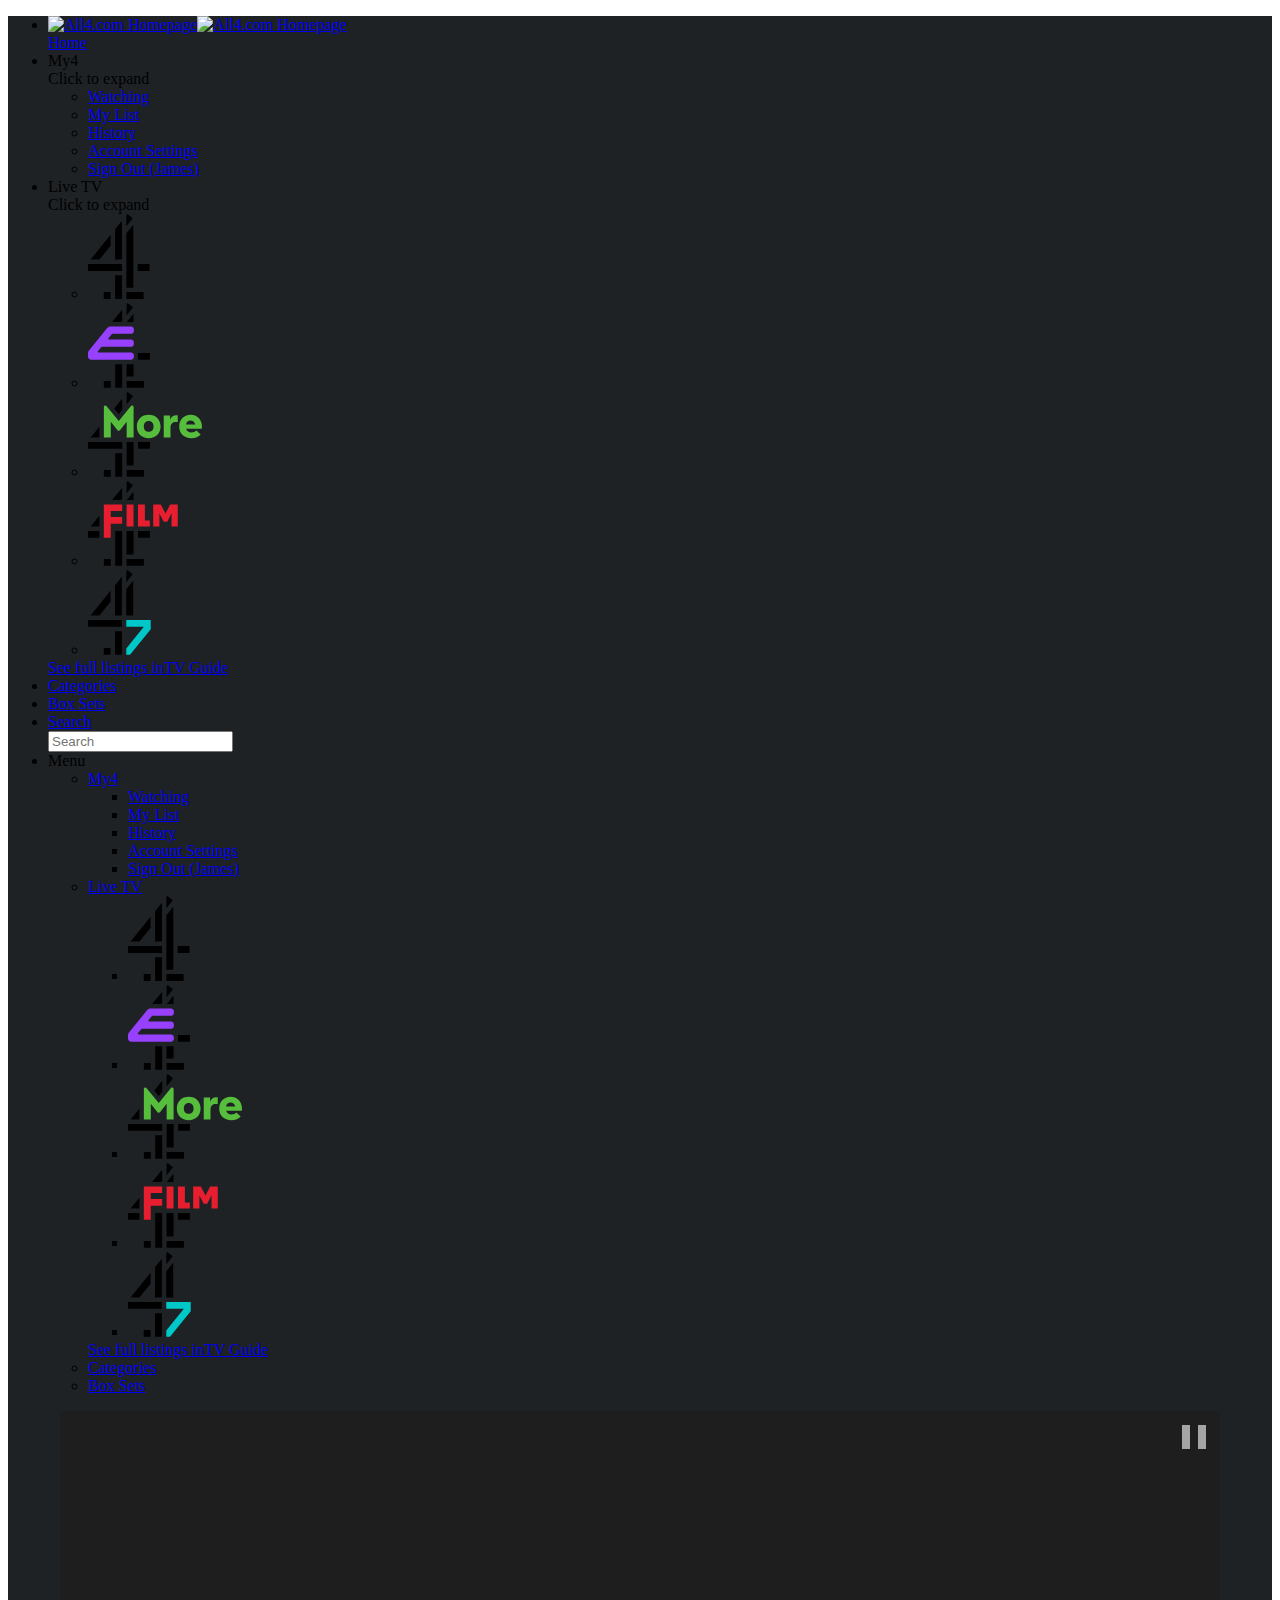
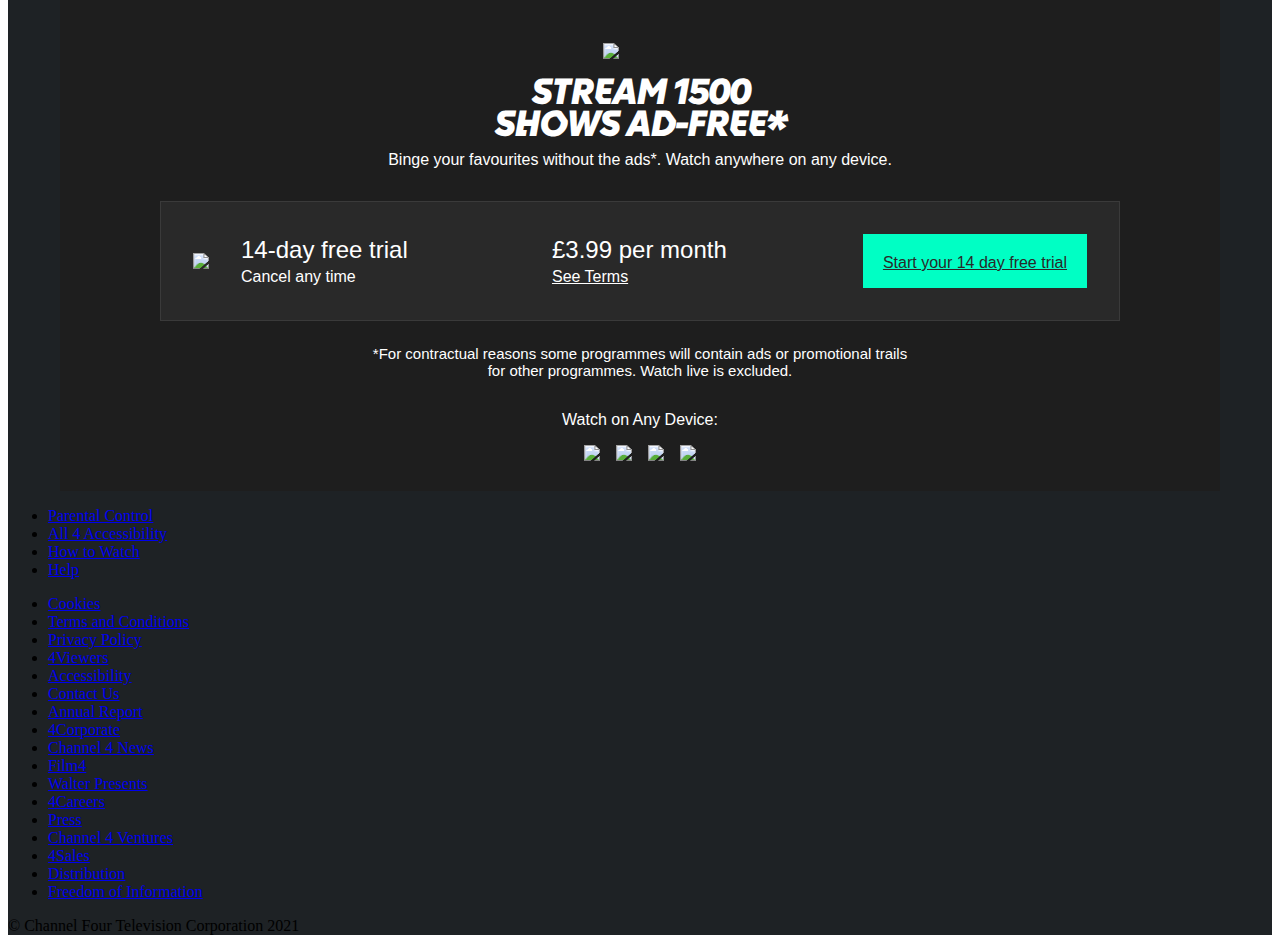
==== all4plus.html @ 4faa6e9c "Add files via upload" ====
<!DOCTYPE html>
<!-- saved from url=(0029)https://www.channel4.com/plus -->
<html class="all4lpc11 all4lpc11--a all4lpc11--loaded all4lpc11--1625830808667" lang="en">
<head>
	<title>All 4+ | Sign up for your ad-free experience</title>
</head>
<body>
	<meta content="text/html; charset=UTF-8" http-equiv="Content-Type">
	<link href="./all4plus_files/styles.aff21eae0babaecdb6ec.css" media="all" rel="stylesheet" type="text/css">
	<link href="./all4plus_files/stylesheet" media="all" rel="stylesheet" type="text/css">
	<meta content="width=device-width, maximum-scale=1.0, initial-scale=1.0, user-scalable=no" name="viewport">
	<meta content="Join All 4+ to watch all your favourite telly without the ads, including 100s of box sets and exclusives only available on All 4." name="description">
	<meta content="Television,TV,documentaries,comedy,drama,ad free,ad blocker,adverts" name="keywords">
	<link href="./all4plus_files/stylesheet(1)" media="all" rel="stylesheet" type="text/css">
	<link href="./all4plus_files/style.css" media="all" rel="stylesheet" type="text/css">
	<style>
	html:not(.all4lpc11--loaded) *{opacity:0!important}.all4lpc11 #app{display:none}.all4lpc11-wrapper{width:100%;max-width:1160px;margin:0 auto;background-color:#1e1e1e;font-family:"4text.medium.lowercase","4text.medium.uppercase","4text.medium.numbers","4text.medium.punctuation","4text.medium.currency","4text.medium.maths",Trebuchet MS,Lucida Sans Unicode,Lucida Grande,Lucida Sans,Arial,sans-serif}.all4lpc11-container{position:relative;z-index:2;padding:25% 16px 16px}@media (min-width:768px){.all4lpc11-container{padding:20% 32px 30px}}@media (min-width:1160px){.all4lpc11-container{padding:20% 100px 30px}}.all4lpc11-landing{position:relative;max-width:1160px;margin:0 auto;width:100%}.all4lpc11-landing__logo{display:block;max-width:60px;margin:0 auto}@media (max-width:919.75px){.all4lpc11-landing__logo{margin:0 auto}}@media (min-width:920px){.all4lpc11-landing__logo{max-width:74px}}.all4lpc11-landing__image{position:absolute;top:0;z-index:0;width:100%;height:100%;background-color:#1e1e1e}.all4lpc11-landing__image div{position:absolute;top:0;left:0;width:100%;padding-bottom:100%}@media (min-width:600px){.all4lpc11-landing__image div{padding-bottom:75%}}@media (min-width:1024px){.all4lpc11-landing__image div{padding-bottom:56.25%}}.all4lpc11-landing__image img{position:absolute;top:0;left:0;width:100%;height:100%;max-width:100%;-o-object-fit:cover;object-fit:cover;-o-object-position:top center;object-position:top center}@media (min-width:479.75px){.all4lpc11-landing__image img.all4lpc11-landing__image-xs{display:none}}@media (max-width:480px){.all4lpc11-landing__image img.all4lpc11-landing__image-sm{display:none}}@media (max-width:600px){.all4lpc11-landing__image img.all4lpc11-landing__image-md{display:none}}@media (max-width:1024px){.all4lpc11-landing__image img.all4lpc11-landing__image-lg{display:none}}.all4lpc11-landing__image:before{content:"";position:absolute;z-index:1;top:0;left:0;width:100%;background:linear-gradient(180deg,rgba(30,30,30,0),rgba(30,30,30,.5) 50%,rgba(30,30,30,.75) 70%,#1e1e1e);padding-bottom:100%}@media (min-width:600px){.all4lpc11-landing__image:before{padding-bottom:75%}}@media (min-width:1024px){.all4lpc11-landing__image:before{padding-bottom:56.25%}}.all4lpc11-landing__title{font-family:"4headline.extrabolditalic.punctuation","4headline.extrabolditalic.currency","4headline.extrabolditalic.maths","4headline.extrabolditalic.lowercase","4headline.extrabolditalic.uppercase","4headline.extrabolditalic.numbers",Trebuchet MS,Lucida Sans Unicode,Lucida Grande,Lucida Sans,Arial,sans-serif;font-size:32px;font-weight:800;color:#fff;line-height:1;margin:24px 0 16px;text-transform:uppercase;text-align:center}@media (min-width:768px){.all4lpc11-landing__title{font-size:60px}}.all4lpc11-landing__sub-title{color:#fff;text-align:center}@media (max-width:767.75px){.all4lpc11-landing__sub-title{font-size:16px}}.all4lpc11-action{display:grid;grid-gap:32px;padding:32px;margin:32px 0 24px;background-color:#292929;border:1px solid #3a3a3a}@media (max-width:919.75px){.all4lpc11-action{text-align:center}}@media (min-width:920px){.all4lpc11-action{grid-template-columns:auto 1fr 1fr auto}}.all4lpc11-action>div{display:-ms-flexbox;display:flex;-ms-flex-direction:column;flex-direction:column;-ms-flex-pack:center;justify-content:center}@media (max-width:919.75px){.all4lpc11-action>div:first-child{display:none}}.all4lpc11-action>div img{max-width:60px}@media (max-width:919.75px){.all4lpc11-action>div img{margin:0 auto}}.all4lpc11-action>div>div:first-child{color:#fff;font-size:24px;margin-bottom:4px}.all4lpc11-action>div>div:last-child{color:#fff;font-size:16px}.all4lpc11-action>div>div:last-child a{color:#fff}.all4lpc11-action>div:nth-child(3) a{text-decoration:underline}.all4lpc11-action>div:last-child a{color:#292929;padding:20px 20px 16px;background-color:#00ffc4}@media (min-width:550px){.all4lpc11-action>div:last-child a{margin:0 auto;width:100%;max-width:320px}}.all4lpc11-small-print{color:#fff;font-size:15px;text-align:center;max-width:540px;margin:0 auto}.all4lpc11-watch-anywhere{color:#fff;margin-top:32px;text-align:center}.all4lpc11-watch-anywhere>div{display:-ms-flexbox;display:flex;-ms-flex-align:end;align-items:flex-end;margin-top:16px;-ms-flex-pack:center;justify-content:center}.all4lpc11-watch-anywhere>div img{max-width:50px}.all4lpc11-watch-anywhere>div img:not(:last-child){margin-right:16px}.all4lpc11-faqs{margin-top:16px}.all4lpc11-faqs *{outline:none}.all4lpc11-faqs-title{font-family:"4headline.extrabolditalic.punctuation","4headline.extrabolditalic.currency","4headline.extrabolditalic.maths","4headline.extrabolditalic.lowercase","4headline.extrabolditalic.uppercase","4headline.extrabolditalic.numbers",Trebuchet MS,Lucida Sans Unicode,Lucida Grande,Lucida Sans,Arial,sans-serif;font-size:36px;font-weight:800;text-align:center;color:#fff;margin:48px 0 0}.all4lpc11-faqs__faq{margin-bottom:24px;color:#939398;border:1px solid hsla(240,2%,59%,.16)}.all4lpc11-faqs__faq>span{color:#fff;display:-ms-flexbox;display:flex;-ms-flex-align:center;align-items:center;-ms-flex-pack:justify;justify-content:space-between;cursor:pointer;padding:32px}.all4lpc11-faqs__faq>span img{max-width:24px;margin-left:8px;-webkit-user-select:none;-moz-user-select:none;-ms-user-select:none;user-select:none}.all4lpc11-faqs__faq a{color:#06ffc4}.all4lpc11-faqs__faq>:nth-child(2){margin-top:0}.all4lpc11-faqs__faq>:not(span){display:none;padding:0 32px}.all4lpc11-faqs__faq>:not(span):last-child{padding-bottom:14px}.all4lpc11-faqs__faq:not(.all4lpc11-faqs__faq--active){cursor:pointer}.all4lpc11-faqs__faq--active>span>img:first-child,.all4lpc11-faqs__faq:not(.all4lpc11-faqs__faq--active)>span>img:last-child{display:none}.all4lpc11-faqs__faq--active>:not(span){display:block}
	</style>
  <link href="./all4plus_files/stylesheet(2)" media="all" rel="stylesheet" type="text/css">

  <style>

    @font-face
    {
      font-family: '4headline.extrabolditalic.lowercase';
      font-style: italic;
      font-weight: 800;
      src: url('[data-uri]') format('woff');
    }

    @font-face
    {
      font-family: '4headline.extrabolditalic.uppercase';
      font-style: italic;
      font-weight: 800;
      src: url('[data-uri]') format('woff');
    }

    @font-face
    {
      font-family: '4headline.extrabolditalic.numbers';
      font-style: italic;
      font-weight: 800;
      src: url('[data-uri]') format('woff');
    }

    @font-face
    {
      font-family: '4headline.extrabolditalic.punctuation';
      font-style: italic;
      font-weight: 800;
      src: url('[data-uri]') format('woff');
    }

    @font-face
    {
      font-family: '4headline.extrabolditalic.currency';
      font-style: italic;
      font-weight: 800;
      src: url('[data-uri]') format('woff');
    }

    @font-face
    {
      font-family: '4headline.extrabolditalic.maths';
      font-style: italic;
      font-weight: 800;
      src: url('[data-uri]') format('woff');
    }
    .banner-title {
      font: italic 800 36px/32px '4headline.extrabolditalic.lowercase','4headline.extrabolditalic.uppercase','4headline.extrabolditalic.numbers','4headline.extrabolditalic.punctuation';
      text-transform: uppercase;
      letter-spacing: -2px;
      text-align: center;
      color: #FFF;
      margin: 20px 0 8px;
    }
    .o-layout {
      background-color: #1e2225;
    }
    .video-test {
      position: relative;
    }
    .banner-video {
      position: absolute;
      width: 100%;
      top: 0;
      left: 0;
    }

    .all4lpc11-landing__image:before {
      content: "";
      margin: 0;
      padding: 0;
      position: absolute;
      z-index: 1;
      top: 0;
      left: 0;
      width: 100%;
      height: calc( (100vw / 16) * 9 );
      background: linear-gradient(180deg,rgba(30,30,30,0),rgba(30,30,30,.5) 50%,rgba(30,30,30,.75) 70%,#1e1e1e);
      min-height: 175px;
      max-height: 660px;
  }
  @media (min-width: 550px) {
    .all4lpc11-action>div:last-child a {
      width: inherit;
    }
  }
  #playPause {
    position: absolute;
    top: 14px;
    right: 14px;
    z-index: 100;
    color: #FFF;
    background-color: transparent;
    width: 24px;
    height: 24px;
    opacity: 0.6;
    -webkit-appearance: none;
    appearance: none;
    border: 0 none;
    outline: none;
  }
  #playPause:hover,
  #playPause:focus {
    opacity: 1;
  }
  #playPause svg {
    fill: red;
    position: absolute;
    top: 0;
    left: 0;
    z-index: 10;
  }
  #playPause:before {
    content: '';
    width: 0;
    height: 0;
    display: block;
    border: 10px solid red;
    border-color: #FFF transparent #FFF #FFF;
    border-width: 12px 0 12px 8px;
    position: absolute;
    top: 0;
    left: 0;
  }
  #playPause:after {
    content: '';
    width: 0;
    height: 0;
    display: block;
    border: 10px solid red;
    border-color: #FFF transparent #FFF #FFF;
    border-width: 12px 0 12px 8px;
    position: absolute;
    top: 0;
    right: 0;
  }
  body[data-video-playing='false'] #playPause:after {
    display: none;
  }
  body[data-video-playing='false'] #playPause:before {
    border-color: transparent transparent transparent #FFF;
    border-width: 12px 8px 12px 16px;
    left: 6px;
  }


  </style>
	<div class="o-layout">
		<div class="globalnav-header" id="globalnav-header">
			<div class="" role="menu" tabindex="-1">
				<div class="all4gn all4gn--responsive all4gn--full">
					<header class="all4gn-header">
						<nav class="nav all4gn--full">
							<ul class="nav__list">
								<li class="nav__list__item nav__list__item--home" tabindex="-1">
									<a aria-label="All4.com Homepage" class="nav__list__item__link" href="https://www.channel4.com/?intcmp=header_all4" id="home-link" role="menuitem" tabindex="0" title="All4.com Homepage">
									<div aria-label="All4.com Homepage" class="nav__list__item__link__content" tabindex="-1" title="All4.com Homepage">
										<div aria-label="All4.com Homepage" class="nav__list__item--home-link" tabindex="-1" title="All4.com Homepage">
											<div tabindex="-1">
												<div><img alt="All4.com Homepage" class="all4gn__home-image all4gn__home-image--positive" src="./all4plus_files/all4_logo_positive.svg"><img alt="All4.com Homepage" class="all4gn__home-image all4gn__home-image--negative" src="./all4plus_files/all4_logo_negative.svg"></div>
											</div>
											<div class="nav__list__item__home-text-link" tabindex="-1">
												Home
											</div>
										</div>
									</div></a>
								</li>
								<li class="nav__list__item nav__list__item--identity" tabindex="-1">
									<a aria-expanded="false" aria-label="My4" class="nav__list__item__link" role="menuitem" tabindex="0" title="My4">
									<div aria-hidden="true" class="nav__list__item__link__icon">
										<span class="icon--person"></span>
									</div>
									<div aria-label="My4" class="nav__list__item__link__content" tabindex="-1" title="My4">
										My4
									</div>
									<div tabindex="-1">
										<div aria-hidden="true" class="nav__list__item__expand-arrow">
											<span class="icon--expandMore"></span>
										</div>
										<div class="accessibility-hide-element">
											Click to expand
										</div>
									</div></a>
									<nav class="sub-nav-level2 sub-nav-level2--identity">
										<ul class="sub-nav-level2__list">
											<li class="sub-nav-level2__list__item sub-nav-level2__list__item--watching" tabindex="-1">
												<a aria-label="" class="sub-nav-level2__list__item__link" href="https://www.channel4.com/my4/watching?intcmp=header_my4_watching" role="menuitem" tabindex="0" title="">
												<div aria-label="" class="sub-nav-level2__list__item__link__content" tabindex="-1" title="">
													Watching
												</div></a>
											</li>
											<li class="sub-nav-level2__list__item sub-nav-level2__list__item--my-list" tabindex="-1">
												<a aria-label="" class="sub-nav-level2__list__item__link" href="https://www.channel4.com/my4/my-list?intcmp=header_my4_my_list" role="menuitem" tabindex="0" title="">
												<div aria-label="" class="sub-nav-level2__list__item__link__content" tabindex="-1" title="">
													My List
												</div></a>
											</li>
											<li class="sub-nav-level2__list__item sub-nav-level2__list__item--history" tabindex="-1">
												<a aria-label="" class="sub-nav-level2__list__item__link" href="https://www.channel4.com/my4/history?intcmp=header_my4_history" role="menuitem" tabindex="0" title="">
												<div aria-label="" class="sub-nav-level2__list__item__link__content" tabindex="-1" title="">
													History
												</div></a>
											</li>
											<li class="sub-nav-level2__list__item sub-nav-level2__list__item--account-settings" tabindex="-1">
												<a aria-label="" class="sub-nav-level2__list__item__link" href="https://4id.channel4.com/account?intcmp=header_my4_account_settings" role="menuitem" tabindex="0" title="">
												<div aria-label="" class="sub-nav-level2__list__item__link__content" tabindex="-1" title="">
													Account Settings
												</div></a>
											</li>
											<li class="sub-nav-level2__list__item sub-nav-level2__list__item--sign-out" tabindex="-1">
												<a aria-label="" class="sub-nav-level2__list__item__link" href="https://www.channel4.com/plus#" role="menuitem" tabindex="0" title="">
												<div aria-label="" class="sub-nav-level2__list__item__link__content" tabindex="-1" title="">
													Sign Out (James)
												</div></a>
											</li>
										</ul>
									</nav>
								</li>
								<li class="nav__list__item nav__list__item--watch-live" tabindex="-1">
									<a aria-expanded="true" aria-label="Click to expand Live TV" class="nav__list__item__link" role="menuitem" tabindex="0" title="Click to expand Live TV">
									<div aria-label="Click to expand Live TV" class="nav__list__item__link__content" tabindex="-1" title="Click to expand Live TV">
										Live TV
									</div>
									<div tabindex="-1">
										<div aria-hidden="true" class="nav__list__item__expand-arrow">
											<span class="icon--expandMore"></span>
										</div>
										<div class="accessibility-hide-element">
											Click to expand
										</div>
									</div></a>
									<nav class="sub-nav-level2 sub-nav-level2--watch-live">
										<ul class="sub-nav-level2__list sub-nav-level2__list--watch-live">
											<li class="sub-nav-level2__list__item sub-nav-level2__list__item--watch-live" tabindex="-1">
												<a aria-label="" class="sub-nav-level2__list__item__link" href="https://www.channel4.com/now/C4?intcmp=header_watch_live_c4" role="menuitem" tabindex="0" title="">
												<div aria-label="" class="sub-nav-level2__list__item__link__content" tabindex="-1" title="">
													<div class="watch-live-block watch-live-block--loading">
														<div class="watch-live-block__programme-details watch-live-block__programme-details--loading">
															<span class="watch-live-block__loader-icon"></span>
														</div>
														<div class="watch-live-block__thumbnail-progress">
															<div class="watch-live-block__channel-logo">
																<div class="logo logo--channel4">
																	<div class="logo-image">
																		<div>
																			<svg class="all4globalnav-logo-channel4" height="85" viewbox="0 0 62 85" width="62" xmlns="http://www.w3.org/2000/svg">
																			<g class="color" fill-rule="evenodd">
																				<path class="digit" d="M39.402 0L38.381 1.262 38.381 12.225 44.754 4.342zM27.064 15.258L27.064 45.57 33.952 45.57 33.952 6.739zM38.381 19.273L38.381 73.663 45.271 73.663 45.271 10.752zM2.558 45.57L11.422 45.57 22.634 31.703 22.634 20.74zM49.699 56.907L61.51 56.907 61.51 50.005 49.699 50.005zM0 56.907L33.952 56.907 33.952 50.007 0 50.007zM27.064 85L33.952 85 33.952 61.344 27.064 61.344zM38.381 85L55.604 85 55.604 78.099 38.381 78.099zM15.746 85L22.636 85 22.636 78.099 15.746 78.099z"></path>
																			</g></svg>
																		</div>
																	</div>
																</div>
															</div>
															<div aria-hidden="true" class="watch-live-block__progress-bar">
																<div class="watch-live-block__progress-bar__progress"></div>
															</div>
														</div>
													</div>
												</div></a>
											</li>
											<li class="sub-nav-level2__list__item sub-nav-level2__list__item--watch-live" tabindex="-1">
												<a aria-label="" class="sub-nav-level2__list__item__link" href="https://www.channel4.com/now/E4?intcmp=header_watch_live_e4" role="menuitem" tabindex="0" title="">
												<div aria-label="" class="sub-nav-level2__list__item__link__content" tabindex="-1" title="">
													<div class="watch-live-block watch-live-block--loading">
														<div class="watch-live-block__programme-details watch-live-block__programme-details--loading">
															<span class="watch-live-block__loader-icon watch-live-block__loader-icon--not-first"></span>
														</div>
														<div class="watch-live-block__thumbnail-progress">
															<div class="watch-live-block__channel-logo">
																<div class="logo logo--e4">
																	<div class="logo-image">
																		<div>
																			<svg class="all4globalnav-logo-e4" height="85" viewbox="0 0 63 85" width="63" xmlns="http://www.w3.org/2000/svg">
																			<g class="color" fill="none" fill-rule="evenodd">
																				<path class="sign" d="M45.869 40.878V39.34c0-1.618-1.32-2.93-2.946-2.93H21.075c-.62 0-.962-.715-.572-1.193l3.143-3.86c.28-.343.7-.542 1.144-.542h18.133c1.627 0 2.946-1.312 2.946-2.93v-1.537c0-1.618-1.32-2.93-2.946-2.93H22.648c-1.333 0-2.595.599-3.434 1.63L.984 47.433C.349 48.216 0 49.193 0 50.199v3.304c0 1.82 1.484 3.296 3.314 3.296h39.609c1.627 0 2.946-1.311 2.946-2.93v-1.537c0-1.617-1.32-2.929-2.946-2.929H10.496c-.62 0-.962-.715-.572-1.193l3.142-3.86c.28-.343.7-.543 1.145-.543h28.712c1.627 0 2.946-1.311 2.946-2.93" fill="#9741FF"></path>
																				<g fill="#000">
																					<path class="digit" d="M0 84.84L6.926 84.84 6.926 77.953 0 77.953zM22.756 73.526L29.681 73.526 29.681 61.227 22.756 61.227zM23.78 0L22.755 1.259 22.755 12.202 29.162 4.334zM34.133 56.799L46.006 56.799 46.006 49.912 34.133 49.912zM22.755 84.84L40.069 84.84 40.069 77.953 22.755 77.953zM11.378 84.84L18.303 84.84 18.303 61.227 11.378 61.227zM18.303 17.669L18.303 6.726 8.315 18.992 17.226 18.992zM29.681 18.992L29.681 10.733 22.956 18.992z" transform="translate(15.83)"></path>
																				</g>
																			</g></svg>
																		</div>
																	</div>
																</div>
															</div>
															<div aria-hidden="true" class="watch-live-block__progress-bar">
																<div class="watch-live-block__progress-bar__progress"></div>
															</div>
														</div>
													</div>
												</div></a>
											</li>
											<li class="sub-nav-level2__list__item sub-nav-level2__list__item--watch-live" tabindex="-1">
												<a aria-label="" class="sub-nav-level2__list__item__link" href="https://www.channel4.com/now/M4?intcmp=header_watch_live_m4" role="menuitem" tabindex="0" title="">
												<div aria-label="" class="sub-nav-level2__list__item__link__content" tabindex="-1" title="">
													<div class="watch-live-block watch-live-block--loading">
														<div class="watch-live-block__programme-details watch-live-block__programme-details--loading">
															<span class="watch-live-block__loader-icon watch-live-block__loader-icon--not-first"></span>
														</div>
														<div class="watch-live-block__thumbnail-progress">
															<div class="watch-live-block__channel-logo">
																<div class="logo logo--more4">
																	<div class="logo-image">
																		<div>
																			<svg class="all4globalnav-logo-more4" height="85" viewbox="0 0 114 85" width="114" xmlns="http://www.w3.org/2000/svg">
																			<g class="color" fill="none" fill-rule="evenodd">
																				<g fill="#56BE3C">
																					<path class="sign" d="M45.697 26.862c-2.907 0-4.874-2.206-4.874-5.431 0-3.31 1.967-5.431 4.874-5.431 2.908 0 4.875 2.121 4.875 5.43 0 3.226-1.967 5.432-4.875 5.432m0-17.143c-7.012 0-11.886 4.668-11.886 11.712 0 6.96 4.874 11.712 11.886 11.712 7.013 0 11.887-4.753 11.887-11.712 0-7.044-4.874-11.712-11.887-11.712M82.974 19.394c.599-2.716 2.224-3.988 4.618-3.988 2.223 0 3.934 1.272 4.703 3.988h-9.321zm15.992 1.952c0-6.704-4.79-11.627-11.374-11.627-6.67 0-11.374 4.923-11.374 11.712 0 7.044 4.704 11.712 12.23 11.712 4.018 0 7.353-1.273 9.235-3.65l-4.276-3.988c-1.197 1.273-2.993 1.952-4.96 1.952-2.822 0-4.618-1.358-5.387-3.735h15.735c.085-.594.17-1.527.17-2.376zM67.068 14.811V10.42H60.74v22.065h6.756v-9.78c0-3.905 2.052-5.772 5.387-5.772.513 0 1.368.085 1.881.17v-6.79c-.342-.084-.855-.17-1.368-.17-3.25 0-5.558 1.868-6.328 4.668M7.802 32.485V16.87l6.498 8.032c.514.636 1.07.785 1.455.785.62 0 1.006-.233 1.455-.785l6.455-8.075v15.658h6.94V2.102c0-1.103-.557-1.697-1.327-1.697-.556 0-1.048.233-1.69 1.018L15.755 15.93 3.858 1.423C3.088.49 2.66.405 2.232.405c-.77 0-1.37.594-1.37 1.697v30.383h6.94z" transform="translate(15 13)"></path>
																				</g>
																				<g fill="#000">
																					<path class="digit" d="M39.692 0L38.665 1.259 38.665 12.202 45.085 4.334zM15.863 84.84L22.803 84.84 22.803 77.953 15.863 77.953zM38.665 73.525L45.605 73.525 45.605 49.912 38.665 49.912zM38.665 84.84L56.014 84.84 56.014 77.953 38.665 77.953zM27.264 84.84L34.203 84.84 34.203 61.227 27.264 61.227zM50.066 56.799L61.963 56.799 61.963 49.912 50.066 49.912zM0 56.799L34.203 56.799 34.203 49.912 0 49.912zM34.203 17.67L34.203 6.726 26.269 16.449 30.734 21.921zM11.401 34.67L2.577 45.485 11.401 45.485z"></path>
																				</g>
																			</g></svg>
																		</div>
																	</div>
																</div>
															</div>
															<div aria-hidden="true" class="watch-live-block__progress-bar">
																<div class="watch-live-block__progress-bar__progress"></div>
															</div>
														</div>
													</div>
												</div></a>
											</li>
											<li class="sub-nav-level2__list__item sub-nav-level2__list__item--watch-live" tabindex="-1">
												<a aria-label="" class="sub-nav-level2__list__item__link" href="https://www.channel4.com/now/F4?intcmp=header_watch_live_f4" role="menuitem" tabindex="0" title="">
												<div aria-label="" class="sub-nav-level2__list__item__link__content" tabindex="-1" title="">
													<div class="watch-live-block watch-live-block--loading">
														<div class="watch-live-block__programme-details watch-live-block__programme-details--loading">
															<span class="watch-live-block__loader-icon watch-live-block__loader-icon--not-first"></span>
														</div>
														<div class="watch-live-block__thumbnail-progress">
															<div class="watch-live-block__channel-logo">
																<div class="logo logo--film4">
																	<div class="logo-image">
																		<div>
																			<svg class="all4globalnav-logo-film4" height="85" viewbox="0 0 90 85" width="90" xmlns="http://www.w3.org/2000/svg">
																			<g class="color" fill="none" fill-rule="evenodd">
																				<g fill="#E61E2F">
																					<path class="sign" d="M18.305 6.606L18.305 0 0 0 0 33.38 6.926 33.38 6.926 19.239 18.305 19.239 18.305 12.633 6.926 12.633 6.926 6.606zM22.758 22.066L29.684 22.066 29.684 0 22.758 0zM41.064 16.134L41.064 0 34.137 0 34.137 22.066 46.011 22.066 46.011 16.134zM66.336 0L61.727 9.166 56.948 0 49.351 0 49.351 22.066 55.582 22.066 55.582 8.996 59.85 17.314 63.434 17.314 67.702 8.742 67.702 22.066 73.933 22.066 73.933 0z" transform="translate(15.832 23.419)"></path>
																				</g>
																				<g fill="#000">
																					<path class="digit" d="M39.615 0L38.59 1.259 38.59 12.202 44.997 4.334zM34.137 17.669L34.137 6.726 24.148 18.992 33.06 18.992zM45.516 18.992L45.516 10.733 38.79 18.992zM38.59 73.525L45.517 73.525 45.517 49.912 38.59 49.912zM38.59 84.84L55.906 84.84 55.906 77.953 38.59 77.953zM49.969 56.799L61.843 56.799 61.843 49.912 49.969 49.912zM27.211 84.84L34.137 84.84 34.137 49.912 27.211 49.912zM15.832 84.84L22.759 84.84 22.759 77.953 15.832 77.953zM0 56.799L11.379 56.799 11.379 49.912 0 49.912zM11.379 34.67L2.572 45.485 11.379 45.485z"></path>
																				</g>
																			</g></svg>
																		</div>
																	</div>
																</div>
															</div>
															<div aria-hidden="true" class="watch-live-block__progress-bar">
																<div class="watch-live-block__progress-bar__progress"></div>
															</div>
														</div>
													</div>
												</div></a>
											</li>
											<li class="sub-nav-level2__list__item sub-nav-level2__list__item--watch-live" tabindex="-1">
												<a aria-label="" class="sub-nav-level2__list__item__link" href="https://www.channel4.com/now/4S?intcmp=header_watch_live_4s" role="menuitem" tabindex="0" title="">
												<div aria-label="" class="sub-nav-level2__list__item__link__content" tabindex="-1" title="">
													<div class="watch-live-block watch-live-block--loading">
														<div class="watch-live-block__programme-details watch-live-block__programme-details--loading">
															<span class="watch-live-block__loader-icon watch-live-block__loader-icon--not-first"></span>
														</div>
														<div class="watch-live-block__thumbnail-progress">
															<div class="watch-live-block__channel-logo">
																<div class="logo logo--4seven">
																	<div class="logo-image">
																		<div>
																			<svg class="all4globalnav-logo-4seven" height="85" viewbox="0 0 63 85" width="63" xmlns="http://www.w3.org/2000/svg">
																			<g class="color" fill="none" fill-rule="evenodd">
																				<path class="sign" d="M38.279 49.912L38.279 56.799 55.845 56.799 38.279 78.543 38.279 84.84 42.033 84.84 62.717 59.236 62.717 49.912z" fill="#00C8C8"></path>
																				<path class="digit" d="M39.296 0L38.28 1.26v10.942l6.356-7.868L39.296 0zM26.992 15.23v30.255h6.87V6.726l-6.87 8.505zm11.287 4.008v26.247h6.87V10.733l-6.87 8.505zM2.551 45.485h8.84l11.182-13.842V20.7L2.551 45.485zM0 56.799h33.862v-6.887H0V56.8zm26.992 28.04h6.87V61.228h-6.87V84.84zm-11.287 0h6.87v-6.886h-6.87v6.887z" fill="#000"></path>
																			</g></svg>
																		</div>
																	</div>
																</div>
															</div>
															<div aria-hidden="true" class="watch-live-block__progress-bar">
																<div class="watch-live-block__progress-bar__progress"></div>
															</div>
														</div>
													</div>
												</div></a>
											</li>
										</ul>
										<div class="watch-live-tv-guide">
											<a class="watch-live-tv-guide__link" href="https://www.channel4.com/tv-guide?intcmp=header_watch_live_tvguide">
											<div class="watch-live-tv-guide__link__content">
												<div class="icon--list"></div>
												<div class="watch-live-tv-guide__link__text-tv-guide">
													<span class="watch-live-tv-guide__link__text-full-listings">See full listings in</span>TV Guide
												</div>
											</div></a>
										</div>
									</nav>
								</li>
								<li class="nav__list__item nav__list__item--categories" tabindex="-1">
									<a aria-label="" class="nav__list__item__link" href="https://www.channel4.com/categories?intcmp=header_categories" role="menuitem" tabindex="0" title="">
									<div aria-label="" class="nav__list__item__link__content" tabindex="-1" title="">
										Categories
									</div></a>
								</li>
								<li class="nav__list__item nav__list__item--boxSets" tabindex="-1">
									<a aria-label="Box sets" class="nav__list__item__link" href="https://www.channel4.com/categories/boxsets?intcmp=header_box_sets" role="menuitem" tabindex="0" title="Box sets">
									<div aria-label="Box sets" class="nav__list__item__link__content" tabindex="-1" title="Box sets">
										Box Sets
									</div></a>
								</li>
								<li class="nav__list__item nav__list__item--searchMenu" tabindex="-1">
									<a aria-expanded="false" aria-label="Click to expand Search" class="nav__list__item__link" href="https://www.channel4.com/plus#" role="menuitem" tabindex="0" title="Click to expand Search">
									<div aria-hidden="true" class="nav__list__item__link__icon">
										<span class="icon--search"></span>
									</div>
									<div aria-label="Click to expand Search" class="nav__list__item__link__content" tabindex="-1" title="Click to expand Search">
										Search
									</div></a>
									<div class="overlay" style="min-height: 0px;">
										<div class="overlayWrap">
											<div class="overlay__input">
												<span class="icon--search"></span><input aria-label="Search for show - After entering a search term press down arrow to reveal list of suggestions" placeholder="Search" type="search" value="">
											</div>
											<div></div>
											<div class="all4nav-popular-searches"></div><a aria-hidden="true" id="searchTabGuard" tabindex="0"></a>
										</div>
									</div>
								</li>
								<li class="nav__list__item nav__list__item--mobileMenu" tabindex="-1">
									<a aria-expanded="false" aria-label="Click to expand Menu" class="nav__list__item__link" role="menuitem" tabindex="0" title="Click to expand Menu">
									<div aria-hidden="true" class="nav__list__item__link__icon">
										<span class="icon--menu"></span>
									</div>
									<div aria-label="Click to expand Menu" class="nav__list__item__link__content" tabindex="-1" title="Click to expand Menu">
										Menu
									</div></a>
									<nav class="sub-nav">
										<ul class="sub-nav__list">
											<li class="sub-nav__list__item sub-nav__list__item--my4" tabindex="-1">
												<a aria-label="" class="sub-nav__list__item__link" href="https://www.channel4.com/plus#" role="menuitem" tabindex="0" title="">
												<div aria-hidden="true" class="sub-nav__list__item__link__icon">
													<span class="icon--expandMore"></span>
												</div>
												<div aria-label="" class="sub-nav__list__item__link__content" tabindex="-1" title="">
													My4
												</div></a>
												<nav class="sub-nav-level2 sub-nav-level2--identity">
													<ul class="sub-nav-level2__list">
														<li class="sub-nav-level2__list__item sub-nav-level2__list__item--watching" tabindex="-1">
															<a aria-label="" class="sub-nav-level2__list__item__link" href="https://www.channel4.com/my4/watching?intcmp=header_my4_watching" role="menuitem" tabindex="0" title="">
															<div aria-label="" class="sub-nav-level2__list__item__link__content" tabindex="-1" title="">
																Watching
															</div></a>
														</li>
														<li class="sub-nav-level2__list__item sub-nav-level2__list__item--my-list" tabindex="-1">
															<a aria-label="" class="sub-nav-level2__list__item__link" href="https://www.channel4.com/my4/my-list?intcmp=header_my4_my_list" role="menuitem" tabindex="0" title="">
															<div aria-label="" class="sub-nav-level2__list__item__link__content" tabindex="-1" title="">
																My List
															</div></a>
														</li>
														<li class="sub-nav-level2__list__item sub-nav-level2__list__item--history" tabindex="-1">
															<a aria-label="" class="sub-nav-level2__list__item__link" href="https://www.channel4.com/my4/history?intcmp=header_my4_history" role="menuitem" tabindex="0" title="">
															<div aria-label="" class="sub-nav-level2__list__item__link__content" tabindex="-1" title="">
																History
															</div></a>
														</li>
														<li class="sub-nav-level2__list__item sub-nav-level2__list__item--account-settings" tabindex="-1">
															<a aria-label="" class="sub-nav-level2__list__item__link" href="https://4id.channel4.com/account?intcmp=header_my4_account_settings" role="menuitem" tabindex="0" title="">
															<div aria-label="" class="sub-nav-level2__list__item__link__content" tabindex="-1" title="">
																Account Settings
															</div></a>
														</li>
														<li class="sub-nav-level2__list__item sub-nav-level2__list__item--sign-out" tabindex="-1">
															<a aria-label="" class="sub-nav-level2__list__item__link" href="https://www.channel4.com/plus#" role="menuitem" tabindex="0" title="">
															<div aria-label="" class="sub-nav-level2__list__item__link__content" tabindex="-1" title="">
																Sign Out (James)
															</div></a>
														</li>
													</ul>
												</nav>
											</li>
											<li class="sub-nav__list__item sub-nav__list__item--watchLive" tabindex="-1">
												<a aria-label="" class="sub-nav__list__item__link" href="https://www.channel4.com/plus#" role="menuitem" tabindex="0" title="">
												<div aria-hidden="true" class="sub-nav__list__item__link__icon">
													<span class="icon--expandMore"></span>
												</div>
												<div aria-label="" class="sub-nav__list__item__link__content" tabindex="-1" title="">
													Live TV
												</div></a>
												<nav class="sub-nav-level2 sub-nav-level2--watch-live">
													<ul class="sub-nav-level2__list sub-nav-level2__list--watch-live">
														<li class="sub-nav-level2__list__item sub-nav-level2__list__item--watch-live" tabindex="-1">
															<a aria-label="" class="sub-nav-level2__list__item__link" href="https://www.channel4.com/now/C4?intcmp=header_watch_live_c4" role="menuitem" tabindex="0" title="">
															<div aria-label="" class="sub-nav-level2__list__item__link__content" tabindex="-1" title="">
																<div class="watch-live-block watch-live-block--loading">
																	<div class="watch-live-block__programme-details watch-live-block__programme-details--loading">
																		<span class="watch-live-block__loader-icon"></span>
																	</div>
																	<div class="watch-live-block__thumbnail-progress">
																		<div class="watch-live-block__channel-logo">
																			<div class="logo logo--channel4">
																				<div class="logo-image">
																					<div>
																						<svg class="all4globalnav-logo-channel4" height="85" viewbox="0 0 62 85" width="62" xmlns="http://www.w3.org/2000/svg">
																						<g class="color" fill-rule="evenodd">
																							<path class="digit" d="M39.402 0L38.381 1.262 38.381 12.225 44.754 4.342zM27.064 15.258L27.064 45.57 33.952 45.57 33.952 6.739zM38.381 19.273L38.381 73.663 45.271 73.663 45.271 10.752zM2.558 45.57L11.422 45.57 22.634 31.703 22.634 20.74zM49.699 56.907L61.51 56.907 61.51 50.005 49.699 50.005zM0 56.907L33.952 56.907 33.952 50.007 0 50.007zM27.064 85L33.952 85 33.952 61.344 27.064 61.344zM38.381 85L55.604 85 55.604 78.099 38.381 78.099zM15.746 85L22.636 85 22.636 78.099 15.746 78.099z"></path>
																						</g></svg>
																					</div>
																				</div>
																			</div>
																		</div>
																		<div aria-hidden="true" class="watch-live-block__progress-bar">
																			<div class="watch-live-block__progress-bar__progress"></div>
																		</div>
																	</div>
																</div>
															</div></a>
														</li>
														<li class="sub-nav-level2__list__item sub-nav-level2__list__item--watch-live" tabindex="-1">
															<a aria-label="" class="sub-nav-level2__list__item__link" href="https://www.channel4.com/now/E4?intcmp=header_watch_live_e4" role="menuitem" tabindex="0" title="">
															<div aria-label="" class="sub-nav-level2__list__item__link__content" tabindex="-1" title="">
																<div class="watch-live-block watch-live-block--loading">
																	<div class="watch-live-block__programme-details watch-live-block__programme-details--loading">
																		<span class="watch-live-block__loader-icon watch-live-block__loader-icon--not-first"></span>
																	</div>
																	<div class="watch-live-block__thumbnail-progress">
																		<div class="watch-live-block__channel-logo">
																			<div class="logo logo--e4">
																				<div class="logo-image">
																					<div>
																						<svg class="all4globalnav-logo-e4" height="85" viewbox="0 0 63 85" width="63" xmlns="http://www.w3.org/2000/svg">
																						<g class="color" fill="none" fill-rule="evenodd">
																							<path class="sign" d="M45.869 40.878V39.34c0-1.618-1.32-2.93-2.946-2.93H21.075c-.62 0-.962-.715-.572-1.193l3.143-3.86c.28-.343.7-.542 1.144-.542h18.133c1.627 0 2.946-1.312 2.946-2.93v-1.537c0-1.618-1.32-2.93-2.946-2.93H22.648c-1.333 0-2.595.599-3.434 1.63L.984 47.433C.349 48.216 0 49.193 0 50.199v3.304c0 1.82 1.484 3.296 3.314 3.296h39.609c1.627 0 2.946-1.311 2.946-2.93v-1.537c0-1.617-1.32-2.929-2.946-2.929H10.496c-.62 0-.962-.715-.572-1.193l3.142-3.86c.28-.343.7-.543 1.145-.543h28.712c1.627 0 2.946-1.311 2.946-2.93" fill="#9741FF"></path>
																							<g fill="#000">
																								<path class="digit" d="M0 84.84L6.926 84.84 6.926 77.953 0 77.953zM22.756 73.526L29.681 73.526 29.681 61.227 22.756 61.227zM23.78 0L22.755 1.259 22.755 12.202 29.162 4.334zM34.133 56.799L46.006 56.799 46.006 49.912 34.133 49.912zM22.755 84.84L40.069 84.84 40.069 77.953 22.755 77.953zM11.378 84.84L18.303 84.84 18.303 61.227 11.378 61.227zM18.303 17.669L18.303 6.726 8.315 18.992 17.226 18.992zM29.681 18.992L29.681 10.733 22.956 18.992z" transform="translate(15.83)"></path>
																							</g>
																						</g></svg>
																					</div>
																				</div>
																			</div>
																		</div>
																		<div aria-hidden="true" class="watch-live-block__progress-bar">
																			<div class="watch-live-block__progress-bar__progress"></div>
																		</div>
																	</div>
																</div>
															</div></a>
														</li>
														<li class="sub-nav-level2__list__item sub-nav-level2__list__item--watch-live" tabindex="-1">
															<a aria-label="" class="sub-nav-level2__list__item__link" href="https://www.channel4.com/now/M4?intcmp=header_watch_live_m4" role="menuitem" tabindex="0" title="">
															<div aria-label="" class="sub-nav-level2__list__item__link__content" tabindex="-1" title="">
																<div class="watch-live-block watch-live-block--loading">
																	<div class="watch-live-block__programme-details watch-live-block__programme-details--loading">
																		<span class="watch-live-block__loader-icon watch-live-block__loader-icon--not-first"></span>
																	</div>
																	<div class="watch-live-block__thumbnail-progress">
																		<div class="watch-live-block__channel-logo">
																			<div class="logo logo--more4">
																				<div class="logo-image">
																					<div>
																						<svg class="all4globalnav-logo-more4" height="85" viewbox="0 0 114 85" width="114" xmlns="http://www.w3.org/2000/svg">
																						<g class="color" fill="none" fill-rule="evenodd">
																							<g fill="#56BE3C">
																								<path class="sign" d="M45.697 26.862c-2.907 0-4.874-2.206-4.874-5.431 0-3.31 1.967-5.431 4.874-5.431 2.908 0 4.875 2.121 4.875 5.43 0 3.226-1.967 5.432-4.875 5.432m0-17.143c-7.012 0-11.886 4.668-11.886 11.712 0 6.96 4.874 11.712 11.886 11.712 7.013 0 11.887-4.753 11.887-11.712 0-7.044-4.874-11.712-11.887-11.712M82.974 19.394c.599-2.716 2.224-3.988 4.618-3.988 2.223 0 3.934 1.272 4.703 3.988h-9.321zm15.992 1.952c0-6.704-4.79-11.627-11.374-11.627-6.67 0-11.374 4.923-11.374 11.712 0 7.044 4.704 11.712 12.23 11.712 4.018 0 7.353-1.273 9.235-3.65l-4.276-3.988c-1.197 1.273-2.993 1.952-4.96 1.952-2.822 0-4.618-1.358-5.387-3.735h15.735c.085-.594.17-1.527.17-2.376zM67.068 14.811V10.42H60.74v22.065h6.756v-9.78c0-3.905 2.052-5.772 5.387-5.772.513 0 1.368.085 1.881.17v-6.79c-.342-.084-.855-.17-1.368-.17-3.25 0-5.558 1.868-6.328 4.668M7.802 32.485V16.87l6.498 8.032c.514.636 1.07.785 1.455.785.62 0 1.006-.233 1.455-.785l6.455-8.075v15.658h6.94V2.102c0-1.103-.557-1.697-1.327-1.697-.556 0-1.048.233-1.69 1.018L15.755 15.93 3.858 1.423C3.088.49 2.66.405 2.232.405c-.77 0-1.37.594-1.37 1.697v30.383h6.94z" transform="translate(15 13)"></path>
																							</g>
																							<g fill="#000">
																								<path class="digit" d="M39.692 0L38.665 1.259 38.665 12.202 45.085 4.334zM15.863 84.84L22.803 84.84 22.803 77.953 15.863 77.953zM38.665 73.525L45.605 73.525 45.605 49.912 38.665 49.912zM38.665 84.84L56.014 84.84 56.014 77.953 38.665 77.953zM27.264 84.84L34.203 84.84 34.203 61.227 27.264 61.227zM50.066 56.799L61.963 56.799 61.963 49.912 50.066 49.912zM0 56.799L34.203 56.799 34.203 49.912 0 49.912zM34.203 17.67L34.203 6.726 26.269 16.449 30.734 21.921zM11.401 34.67L2.577 45.485 11.401 45.485z"></path>
																							</g>
																						</g></svg>
																					</div>
																				</div>
																			</div>
																		</div>
																		<div aria-hidden="true" class="watch-live-block__progress-bar">
																			<div class="watch-live-block__progress-bar__progress"></div>
																		</div>
																	</div>
																</div>
															</div></a>
														</li>
														<li class="sub-nav-level2__list__item sub-nav-level2__list__item--watch-live" tabindex="-1">
															<a aria-label="" class="sub-nav-level2__list__item__link" href="https://www.channel4.com/now/F4?intcmp=header_watch_live_f4" role="menuitem" tabindex="0" title="">
															<div aria-label="" class="sub-nav-level2__list__item__link__content" tabindex="-1" title="">
																<div class="watch-live-block watch-live-block--loading">
																	<div class="watch-live-block__programme-details watch-live-block__programme-details--loading">
																		<span class="watch-live-block__loader-icon watch-live-block__loader-icon--not-first"></span>
																	</div>
																	<div class="watch-live-block__thumbnail-progress">
																		<div class="watch-live-block__channel-logo">
																			<div class="logo logo--film4">
																				<div class="logo-image">
																					<div>
																						<svg class="all4globalnav-logo-film4" height="85" viewbox="0 0 90 85" width="90" xmlns="http://www.w3.org/2000/svg">
																						<g class="color" fill="none" fill-rule="evenodd">
																							<g fill="#E61E2F">
																								<path class="sign" d="M18.305 6.606L18.305 0 0 0 0 33.38 6.926 33.38 6.926 19.239 18.305 19.239 18.305 12.633 6.926 12.633 6.926 6.606zM22.758 22.066L29.684 22.066 29.684 0 22.758 0zM41.064 16.134L41.064 0 34.137 0 34.137 22.066 46.011 22.066 46.011 16.134zM66.336 0L61.727 9.166 56.948 0 49.351 0 49.351 22.066 55.582 22.066 55.582 8.996 59.85 17.314 63.434 17.314 67.702 8.742 67.702 22.066 73.933 22.066 73.933 0z" transform="translate(15.832 23.419)"></path>
																							</g>
																							<g fill="#000">
																								<path class="digit" d="M39.615 0L38.59 1.259 38.59 12.202 44.997 4.334zM34.137 17.669L34.137 6.726 24.148 18.992 33.06 18.992zM45.516 18.992L45.516 10.733 38.79 18.992zM38.59 73.525L45.517 73.525 45.517 49.912 38.59 49.912zM38.59 84.84L55.906 84.84 55.906 77.953 38.59 77.953zM49.969 56.799L61.843 56.799 61.843 49.912 49.969 49.912zM27.211 84.84L34.137 84.84 34.137 49.912 27.211 49.912zM15.832 84.84L22.759 84.84 22.759 77.953 15.832 77.953zM0 56.799L11.379 56.799 11.379 49.912 0 49.912zM11.379 34.67L2.572 45.485 11.379 45.485z"></path>
																							</g>
																						</g></svg>
																					</div>
																				</div>
																			</div>
																		</div>
																		<div aria-hidden="true" class="watch-live-block__progress-bar">
																			<div class="watch-live-block__progress-bar__progress"></div>
																		</div>
																	</div>
																</div>
															</div></a>
														</li>
														<li class="sub-nav-level2__list__item sub-nav-level2__list__item--watch-live" tabindex="-1">
															<a aria-label="" class="sub-nav-level2__list__item__link" href="https://www.channel4.com/now/4S?intcmp=header_watch_live_4s" role="menuitem" tabindex="0" title="">
															<div aria-label="" class="sub-nav-level2__list__item__link__content" tabindex="-1" title="">
																<div class="watch-live-block watch-live-block--loading">
																	<div class="watch-live-block__programme-details watch-live-block__programme-details--loading">
																		<span class="watch-live-block__loader-icon watch-live-block__loader-icon--not-first"></span>
																	</div>
																	<div class="watch-live-block__thumbnail-progress">
																		<div class="watch-live-block__channel-logo">
																			<div class="logo logo--4seven">
																				<div class="logo-image">
																					<div>
																						<svg class="all4globalnav-logo-4seven" height="85" viewbox="0 0 63 85" width="63" xmlns="http://www.w3.org/2000/svg">
																						<g class="color" fill="none" fill-rule="evenodd">
																							<path class="sign" d="M38.279 49.912L38.279 56.799 55.845 56.799 38.279 78.543 38.279 84.84 42.033 84.84 62.717 59.236 62.717 49.912z" fill="#00C8C8"></path>
																							<path class="digit" d="M39.296 0L38.28 1.26v10.942l6.356-7.868L39.296 0zM26.992 15.23v30.255h6.87V6.726l-6.87 8.505zm11.287 4.008v26.247h6.87V10.733l-6.87 8.505zM2.551 45.485h8.84l11.182-13.842V20.7L2.551 45.485zM0 56.799h33.862v-6.887H0V56.8zm26.992 28.04h6.87V61.228h-6.87V84.84zm-11.287 0h6.87v-6.886h-6.87v6.887z" fill="#000"></path>
																						</g></svg>
																					</div>
																				</div>
																			</div>
																		</div>
																		<div aria-hidden="true" class="watch-live-block__progress-bar">
																			<div class="watch-live-block__progress-bar__progress"></div>
																		</div>
																	</div>
																</div>
															</div></a>
														</li>
													</ul>
													<div class="watch-live-tv-guide">
														<a class="watch-live-tv-guide__link" href="https://www.channel4.com/tv-guide?intcmp=header_watch_live_tvguide?intcmp=header_watch_live_tvguide">
														<div class="watch-live-tv-guide__link__content">
															<div class="icon--list"></div>
															<div class="watch-live-tv-guide__link__text-tv-guide">
																<span class="watch-live-tv-guide__link__text-full-listings">See full listings in</span>TV Guide
															</div>
														</div></a>
													</div>
												</nav>
											</li>
											<li class="sub-nav__list__item sub-nav__list__item--categories" tabindex="-1">
												<a aria-label="" class="sub-nav__list__item__link" href="https://www.channel4.com/categories?intcmp=header_categories" role="menuitem" tabindex="0" title="">
												<div aria-label="" class="sub-nav__list__item__link__content" tabindex="-1" title="">
													Categories
												</div></a>
											</li>
											<li class="sub-nav__list__item sub-nav__list__item--boxSets" tabindex="-1">
												<a aria-label="" class="sub-nav__list__item__link" href="https://www.channel4.com/categories/boxsets?intcmp=header_box_sets" role="menuitem" tabindex="0" title="">
												<div aria-label="" class="sub-nav__list__item__link__content" tabindex="-1" title="">
													Box Sets
												</div></a>
											</li>
											<li style="list-style: none; display: inline">
												<a class="mobileMenuTabGuard" tabindex="0"></a>
											</li>
										</ul>
									</nav>
								</li>
							</ul>
						</nav>
					</header>
				</div>
			</div>
		</div>
		<div class="all4lpc11-wrapper">
			
			<div class="all4lpc11-landing">
				<div class="all4lpc11-landing__image">
          <!-- Remove standard banner image -->
					<!-- <div><img class="all4lpc11-landing__image-xs" src="./all4plus_files/5ed4182f3a00404cbe0c3c41325dff97.png"> <img class="all4lpc11-landing__image-sm" src="./all4plus_files/9a2980898d3b4870949615e2043396fe.png"> <img class="all4lpc11-landing__image-md" src="./all4plus_files/36dbbe0f547142e0af147495bff00350.png"> <img class="all4lpc11-landing__image-lg" src="./all4plus_files/9a167cd257f846758eb9eaba3b2314bd.png"></div> -->
          <!-- Add in video background -->
          <div class="video-test">
            <!-- Poster attribute acts as banner image -->
            <video id="video-banner" class="banner-video" src="./all4plus_files/bannervideo.mp4" muted autoplay loop poster="./all4plus_files/poster.png"></video>            
          </div>
				</div>
				<div class="all4lpc11-container">
          
					<img class="all4lpc11-landing__logo" src="./all4plus_files/11fc8b3f4ca8d8c3f48016f9d461ee99.svg">
					<h1 class="banner-title">
						Stream 1500<br>
						Shows Ad-Free*
          </h1>
					<div class="all4lpc11-landing__sub-title">
						Binge your favourites without the ads*. Watch anywhere on any device.
					</div>
					<div class="all4lpc11-action">
						<div><img src="./all4plus_files/62b6a02d03574f5aae5dd2da044acc36.png"></div>
						<div>
							<div>
								14-day free trial
							</div>
							<div>
								Cancel any time
							</div>
						</div>
						<div>
							<div>
								£3.99 <span>per month</span>
							</div>
							<div>
								<a href="https://www.channel4.com/4viewers/all4plus-ts-and-cs">See Terms</a>
							</div>
						</div>
						<div>
							<a class="all4lpc11-button" href="javascript:;">Start your 14 day free trial</a>
						</div>
					</div>
					<div class="all4lpc11-small-print">
						*For contractual reasons some programmes will contain ads or promotional trails for other programmes. Watch live is excluded.
					</div>
					<div class="all4lpc11-watch-anywhere">
						Watch on Any Device:
						<div><img src="./all4plus_files/008e106e26dc46eba9823b188e88ad6c.png"> <img src="./all4plus_files/7813e1c6c9564f5ea8b3f8286a721bed.png"> <img src="./all4plus_files/5e644d48ac894b3f8228cda5e93e9dd1.png"> <img src="./all4plus_files/203793e5d3cf41bbb74cce0918bd262d.png"></div>
					</div>
          <div class="video-test-controls">
            <button id="playPause" aria-label="Pause the banner video"></button>
            <script>
              const playBtn = document.getElementById('playPause');
              playBtn.addEventListener('click',()=>{
                const video = document.getElementById('video-banner'); 
                if (video.paused || video.ended) {
                    document.body.setAttribute('data-video-playing',true);
                    video.play();
                    video.setAttribute('aria-label','Pause the banner video');
                  } else {
                    document.body.setAttribute('data-video-playing',false);
                    video.pause();
                    video.setAttribute('aria-label','Play the banner video');
                }
              });
            </script>
          </div>
        <!--
					<h3 class="all4lpc11-faqs-title">FAQs</h3>
					<div class="all4lpc11-faqs">
						<div class="all4lpc11-faqs__faq">
							<span class="all4lpc11-faqs__toggle" tabindex="0">What is All 4+? <img class="all4lpc11-faqs__plus" src="./all4plus_files/62b6a02d03574f5aae5dd2da044acc36.png"> <img class="all4lpc11-faqs__minus" src="./all4plus_files/ac8967ed914a4461891f67fa1a1198b0.png"></span>
							<p>All 4+ is a new feature from All 4, Channel 4's video on demand service, which allows you to watch TV shows without ads*. Sign up for a free 14 day trial; after that it's just £3.99 a month and you can cancel at any time.</p>
							<p>All you need is an All 4 account, if you're not already registered, go to <a href="https://www.channel4.com/">www.channel4.com</a>, select My4, create your account and then follow the link Manage All 4+ or <a href="https://www.channel4.com/sign-in-or-register?redirectUrl=https%3A%2F%2Fwww.channel4.com%2Fplus%2Fredirect">CLICK HERE</a> to sign up</p>
							<p><i>*Some programmes feature commercial messages and/or promotional trails for other programmes. Watch Live is excluded.</i></p>
						</div>
						<div class="all4lpc11-faqs__faq">
							<span class="all4lpc11-faqs__toggle" tabindex="0">If I cancel All 4+, will I be charged? <img class="all4lpc11-faqs__plus" src="./all4plus_files/62b6a02d03574f5aae5dd2da044acc36.png"> <img class="all4lpc11-faqs__minus" src="./all4plus_files/ac8967ed914a4461891f67fa1a1198b0.png"></span>
							<p>There are no cancellation fees and you can cancel at any time. If you cancel you can still access All 4+ until the end of your current billing period. If you experience any problems, please visit our <a href="https://www.channel4.com/4viewers/contact-us">Contact Us</a> page or call <a href="tel:03450730017">0345 073 0017</a></p>
						</div>
						<div class="all4lpc11-faqs__faq">
							<span class="all4lpc11-faqs__toggle" tabindex="0">How can I pay for All 4+? <img class="all4lpc11-faqs__plus" src="./all4plus_files/62b6a02d03574f5aae5dd2da044acc36.png"> <img class="all4lpc11-faqs__minus" src="./all4plus_files/ac8967ed914a4461891f67fa1a1198b0.png"></span>
							<p>Using a Visa or Mastercard credit or debit card, or you can also sign up in our iOS App. Please note we only accept cards registered to a UK address.</p>
						</div>
						<div class="all4lpc11-faqs__faq">
							<span class="all4lpc11-faqs__toggle" tabindex="0">Is All 4+ available on all platforms and devices? <img class="all4lpc11-faqs__plus" src="./all4plus_files/62b6a02d03574f5aae5dd2da044acc36.png"> <img class="all4lpc11-faqs__minus" src="./all4plus_files/ac8967ed914a4461891f67fa1a1198b0.png"></span>
							<p>All 4+ is currently available on all platforms and devices including <a href="https://www.channel4.com/">www.channel4.com</a> on desktops and laptops, as well as Amazon Fire, TVOS (Apple TV) and Youview. For a list of devices that All 4 is available on <a href="https://www.channel4.com/4viewers/faqs/all-4/how-do-i-watch-all-4-what-are-minimum-operating-requirements">click here.</a></p>
						</div>
					</div>
        -->
				</div>
			</div>
		</div>
		<div aria-live="polite" class="app" id="app" role="main">
			<div>
				<div class="o-page">
					<div class="c-landing qa-landing-page c-landing--no-subscription">
						<div class="c-slide c-landing-main qa-landing-main">
							<div class="c-slide__wrapper u-filler">
								<div class="c-slide__content-wrapper u-filler">
									<div class="c-slide__gradient c-slide__gradient--first u-filler">
										<div class="c-slide__gradient c-slide__gradient--second u-filler">
											<div class="c-slide__padder">
												<div class="c-slide__children">
													<div class="c-landing-main__padder">
														<div class="c-landing-main__logo-wrapper u-centered qa-landing-main__logo-wrapper">
															<div class="c-logo">
																<div class="c-logo__image c-logo__image--no-margin-top c-logo__image--landing-page c-logo__image--white">
																	&nbsp;
																</div>
															</div>
														</div>
														<div class="c-landing-main__content-wrapper">
															<div class="c-landing-main__content">
																<h2 class="qa-landing-main__heading">Stream 1500 shows ad-free*</h2>
																<div class="qa-landing-main__description">
																	Watch your favourites without the ads*. Start your 14-day free trial now.
																</div>
															</div>
															<div class="c-landing-main__cta-wrapper">
																<div class="c-btn__wrapper">
																	<button class="c-btn c-btn--borderless c-btn--cta qa-landing-main__cta-button">Start your 14 day free trial</button>
																</div>
															</div>
															<div class="c-landing-main__footer">
																<div class="c-landing-main__disclaimer qa-landing-main__disclaimer">
																	£3.99 per month. Cancel anytime.<!-- --> <a class="c-landing__link" href="https://www.channel4.com/4viewers/all4plus-ts-and-cs" rel="noreferrer" tabindex="0" target="_blank">See Terms</a>.
																</div>
															</div>
														</div>
														<div class="c-landing-main__limitations u-centered qa-landing-main__limitations">
															*For contractual reasons some programmes will contain ads or promotional trails for other programmes. Watch live is excluded.
														</div>
													</div>
												</div>
											</div>
										</div>
									</div>
								</div>
							</div>
						</div>
						<div>
							<div>
								<div style="padding-bottom: 0px;"></div>
								<div class="sticky-header-container u-centered" style="transform: translateZ(0px);">
									<ul class="sticky-header qa-sticky-header">
										<li class="sticky-header__item qa-sticky-header__item"><button>Ad-free* telly</button></li>
										<li class="sticky-header__item qa-sticky-header__item"><button>Cancel anytime</button></li>
										<li class="sticky-header__item qa-sticky-header__item active"><button>Watch Anywhere</button></li>
									</ul>
								</div>
							</div>
							<div class="c-slide c-landing-adfree sticky-content__item qa-landing-adfree">
								<div class="c-slide__wrapper u-filler">
									<div class="c-slide__content-wrapper u-filler">
										<div class="c-slide__gradient c-slide__gradient--first u-filler">
											<div class="c-slide__gradient c-slide__gradient--second u-filler">
												<div class="c-slide__padder">
													<h2>No time for ads?</h2>
													<div class="c-slide__children">
														<div class="qa-landing-adfree__content">
															Watch 1500 shows without ads*, including 100s of box sets only available on All 4.
														</div>
													</div>
												</div>
											</div>
										</div>
									</div>
								</div>
							</div>
							<div class="c-slide c-landing-cancel-anytime sticky-content__item qa-landing-cancel-anytime">
								<div class="c-slide__wrapper u-filler">
									<div class="c-slide__content-wrapper u-filler">
										<div class="c-slide__gradient c-slide__gradient--first u-filler">
											<div class="c-slide__gradient c-slide__gradient--second u-filler">
												<div class="c-slide__padder">
													<h2>14 day free trial, cancel anytime</h2>
													<div class="c-slide__children">
														<div class="qa-landing-cancel-anytime__content">
															Only £3.99 per month once your 14 day free trial period ends.
														</div>
													</div>
												</div>
											</div>
										</div>
									</div>
								</div>
							</div>
							<div class="c-slide c-landing-watch-anywhere sticky-content__item qa-landing-watch-anywhere">
								<div class="c-slide__wrapper u-filler">
									<div class="c-slide__content-wrapper u-filler">
										<div class="c-slide__gradient c-slide__gradient--first u-filler">
											<div class="c-slide__gradient c-slide__gradient--second u-filler">
												<div class="c-slide__padder">
													<h2>Watch Anywhere</h2>
													<div class="c-slide__children">
														<div class="qa-landing-watch-anywhere__content">
															Enjoy the ad-free* experience on any device. All 4+ is available on your laptop or PC, iOS, Android and our Smart TV apps. Also enjoy ad-free downloads on your mobile device.
														</div>
													</div>
												</div>
											</div>
										</div>
									</div>
								</div>
							</div>
						</div>
						<div class="c-slide c-landing-ready qa-landing-ready">
							<div class="c-slide__wrapper u-filler">
								<div class="c-slide__content-wrapper u-filler u-centered-text">
									<div class="c-slide__gradient c-slide__gradient--first u-filler">
										<div class="c-slide__gradient c-slide__gradient--second u-filler">
											<div class="c-slide__padder">
												<h2>Ready to go ad-free?*</h2>
												<div class="c-slide__children">
													<div class="c-btn__wrapper">
														<button class="c-btn c-btn--borderless c-btn--cta c-btn--no-margin-top qa-landing-ready__cta-button">Start your 14 day free trial</button>
													</div>
													<div class="c-landing-ready__disclaimer qa-landing-ready__disclaimer">
														£3.99 per month. Cancel anytime.<!-- --> <a class="c-landing__link" href="https://www.channel4.com/4viewers/all4plus-ts-and-cs" rel="noreferrer" tabindex="0" target="_blank">See Terms</a>
													</div>
													<div class="c-landing-ready__limitations qa-landing-ready__limitations">
														*For contractual reasons some programmes will contain ads or promotional trails for other programmes. Watch live is excluded.
													</div>
												</div>
											</div>
										</div>
									</div>
								</div>
							</div>
						</div>
					</div>
				</div>
			</div>
		</div>
		<div class="globalnav-footer" id="globalnav-footer">
			<div class="all4gn responsive" id="all4gn-footer">
				<footer class="all4gn-footer">
					<nav class="all4gn-footer-information">
						<ul>
							<li class="all4gn-footer-item">
								<a href="https://www.channel4.com/parental-controls?intcmp=footer_parental">Parental Control</a>
							</li>
							<li class="all4gn-footer-item">
								<a href="https://www.channel4.com/4viewers/using-all-4-our-video-demand-service-if-you-have-disability-or-impairment?intcmp=footer_site_accessibility">All 4 Accessibility</a>
							</li>
							<li class="all4gn-footer-item">
								<a href="https://www.channel4.com/4viewers/faqs/all-4/how-do-i-watch-all-4-what-are-minimum-operating-requirements?intcmp=footer_how_to_watch">How to Watch</a>
							</li>
							<li class="all4gn-footer-item">
								<a href="https://www.channel4.com/4viewers/contact-us?intcmp=footer_help">Help</a>
							</li>
						</ul>
					</nav>
					<div class="all4gn-footer-corporation">
						<nav>
							<ul>
								<li class="all4gn-footer-item">
									<a href="https://www.channel4.com/4viewers/cookies?intcmp=footer_cookies">Cookies</a>
								</li>
								<li class="all4gn-footer-item">
									<a href="https://www.channel4.com/4viewers/ts-and-cs?intcmp=footer_terms">Terms and Conditions</a>
								</li>
								<li class="all4gn-footer-item">
									<a href="https://www.channel4.com/4viewers/privacy?intcmp=footer_privacy">Privacy Policy</a>
								</li>
								<li class="all4gn-footer-item">
									<a href="https://www.channel4.com/4viewers/?intcmp=footer_4viewers">4Viewers</a>
								</li>
								<li class="all4gn-footer-item">
									<a href="https://www.channel4.com/4viewers/accessibility/?intcmp=footer_accessibility">Accessibility</a>
								</li>
								<li class="all4gn-footer-item">
									<a href="https://www.channel4.com/4viewers/contact-us?intcmp=footer_contact">Contact Us</a>
								</li>
								<li class="all4gn-footer-item">
									<a href="https://annualreport.channel4.com/?intcmp=footer_annual_report">Annual Report</a>
								</li>
								<li class="all4gn-footer-item">
									<a href="https://www.channel4.com/corporate/about-4/who-we-are/what-is-channel-4?intcmp=footer_4corporate">4Corporate</a>
								</li>
								<li class="all4gn-footer-item">
									<a href="https://www.channel4.com/news/?intcmp=footer_news">Channel 4 News</a>
								</li>
								<li class="all4gn-footer-item">
									<a href="https://www.channel4.com/channel/film4?intcmp=footer_f4">Film4</a>
								</li>
								<li class="all4gn-footer-item">
									<a href="https://www.channel4.com/collection/walter-presents?intcmp=footer_wp">Walter Presents</a>
								</li>
								<li class="all4gn-footer-item">
									<a href="https://careers.channel4.com/?intcmp=footer_careers">4Careers</a>
								</li>
								<li class="all4gn-footer-item">
									<a href="https://www.channel4.com/press?intcmp=footer_press">Press</a>
								</li>
								<li class="all4gn-footer-item">
									<a href="https://www.channel4ventures.com/">Channel 4 Ventures</a>
								</li>
								<li class="all4gn-footer-item">
									<a href="https://www.4sales.com/">4Sales</a>
								</li>
								<li class="all4gn-footer-item">
									<a href="https://distribution.channel4.com/?intcmp=footer_distribution">Distribution</a>
								</li>
								<li class="all4gn-footer-item">
									<a href="https://www.channel4.com/corporate/about-4/operating-responsibly/freedom-information-channel-4?intcmp=footer_foi">Freedom of Information</a>
								</li>
							</ul>
						</nav>
						<div class="all4gn-footer-corporation-disclaimer">
							© Channel Four Television Corporation 2021
						</div>
					</div>
				</footer>
			</div>
		</div>
		
	</div>
</body>
</html>
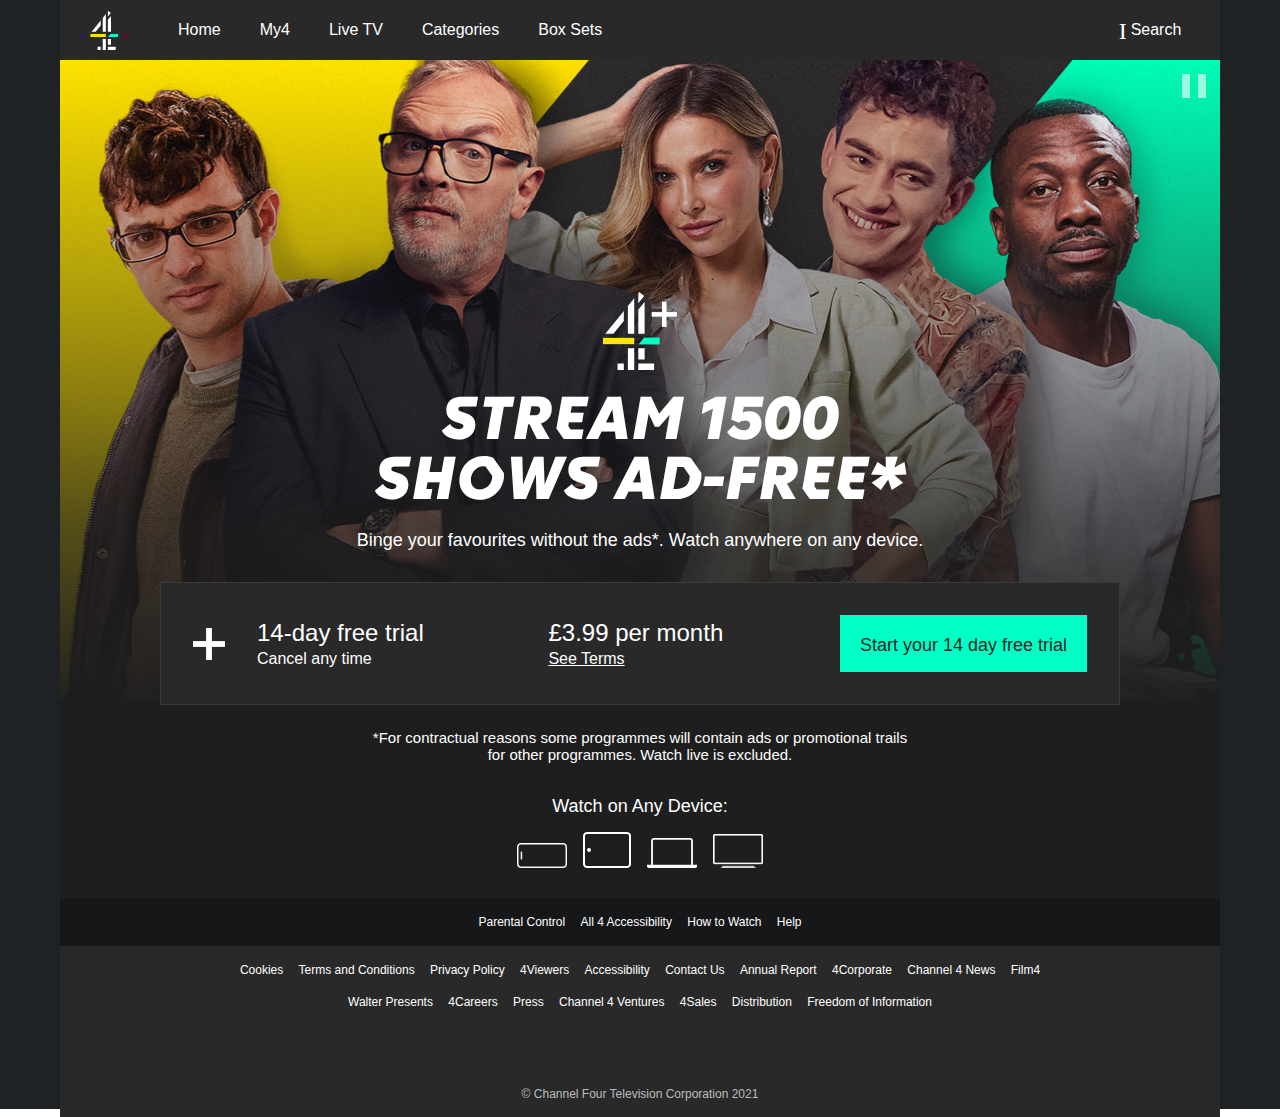
==== commit 38de9486: "Update all4plus.html" ====
--- a/all4plus.html
+++ b/all4plus.html
@@ -74,6 +74,9 @@
       text-align: center;
       color: #FFF;
       margin: 20px 0 8px;
+    }
+    .all4lpc11-landing__title {
+        font-family: '4headline.extrabolditalic.lowercase','4headline.extrabolditalic.uppercase','4headline.extrabolditalic.numbers','4headline.extrabolditalic.punctuation'
     }
     .o-layout {
       background-color: #1e2225;
@@ -708,7 +711,7 @@
 				<div class="all4lpc11-container">
           
 					<img class="all4lpc11-landing__logo" src="./all4plus_files/11fc8b3f4ca8d8c3f48016f9d461ee99.svg">
-					<h1 class="banner-title">
+					<h1 class="all4lpc11-landing__title">
 						Stream 1500<br>
 						Shows Ad-Free*
           </h1>
@@ -1015,4 +1018,4 @@
 		
 	</div>
 </body>
-</html>+</html>
--- a/all4plus_files/styles.aff21eae0babaecdb6ec.css
+++ b/all4plus_files/styles.aff21eae0babaecdb6ec.css
@@ -0,0 +1,3 @@
+@media (min-width:0px) and (max-width:499px){.hide-me-on-xs[class^=all4]{display:none}}.no-horizontal-margin{margin-left:0;margin-right:0}.all4-logo-channel4 .color .digit{fill:#fff}.all4-logo-channel4 .color-negative .digit{fill:#000}.all4-logo-channel4 .tinted .digit{fill:hsla(0,0%,100%,.7)}.all4-logo-channel4 .tinted .sign,.all4-logo-music4 .color .digit{fill:#fff}.all4-logo-music4 .color-negative .digit{fill:#000}.all4-logo-music4 .tinted .digit{fill:hsla(0,0%,100%,.7)}.all4-logo-4seven .color .digit,.all4-logo-music4 .tinted .sign{fill:#fff}.all4-logo-4seven .color-negative .digit{fill:#000}.all4-logo-4seven .tinted .digit{fill:hsla(0,0%,100%,.7)}.all4-logo-4seven .tinted .sign,.all4-logo-e4 .color .digit{fill:#fff}.all4-logo-e4 .color-negative .digit{fill:#000}.all4-logo-e4 .tinted .digit{fill:hsla(0,0%,100%,.7)}.all4-logo-e4 .tinted .sign,.all4-logo-film4 .color .digit{fill:#fff}.all4-logo-film4 .color-negative .digit{fill:#000}.all4-logo-film4 .tinted .digit{fill:hsla(0,0%,100%,.7)}.all4-logo-film4 .tinted .sign,.all4-logo-more4 .color .digit{fill:#fff}.all4-logo-more4 .color-negative .digit{fill:#000}.all4-logo-more4 .tinted .digit{fill:hsla(0,0%,100%,.7)}.all4-icon--negative #logo-digit,.all4-logo-more4 .tinted .sign{fill:#fff}.all4-icon--positive #logo-digit{fill:#192d48}.all4-icon--tinted #logo-digit{fill:#706e6e}.spinner_main_accent_teal{background:url(/plus/static/e164d0a1e47e49c584c98e7a525679d6.png);height:96px;width:96px}.spinner_white{background:url(/plus/static/c838ab6f53b38b6f2c4fa0efc6b1eff0.png);height:96px;width:96px}.spinner_white_large{background:url(/plus/static/abc6bd57be6509cec2bf5a6d1b17582b.png);height:144px;width:144px}.spinner_main_accent_teal_xsmall{background:url(/plus/static/0e893744f9bd72af7096598d4fe3561d.png);height:12px;width:12px}.spinner_white_xsmall{background:url(/plus/static/dd67070c8cd02fcd9f8a851ef53362e7.png);height:12px;width:12px}.spinner_white_small{background:url(/plus/static/064e9f6082c9c80e2941480a621cee4e.png);height:24px;width:24px}.spinner_black_small{background:url(/plus/static/ac1fad908836b9b5f1b6a1792eccf142.png);height:24px;width:24px}.spinner_secondary_accent_yellow{background:url(/plus/static/a17ac77cb4f757d9aa3d4991669c27f2.png);height:96px;width:96px}.spinner_secondary_accent_yellow_large{background:url(/plus/static/246aed3c9bbb6173bdfa54edc4b2bcef.png);height:144px;width:144px}.all4-subhead{margin:0;padding:2px 0;width:100%;text-align:left;white-space:pre-line}.all4-subhead.primary{color:#fff}.all4-subhead.secondary{color:#b3b3b3}.all4-subhead.center{text-align:center}.all4-subhead.truncated{overflow:hidden;text-overflow:ellipsis;white-space:nowrap}.all4-button-as-link{padding:0 1px;background:none;cursor:pointer;color:#00ffc4;text-decoration:none;display:inline;box-sizing:border-box;border:1px solid transparent;outline:0}.all4-button-as-link:hover{text-decoration:underline}.all4-button-as-link:focus{border:1px solid #00ffc4}.all4-button-as-link:active{background-color:rgba(0,255,196,.4);border:1px solid transparent}.all4-button-as-link.color-white{color:#fff}.all4-button-as-link.color-white:focus{border-color:#fff}.all4-button-as-link.color-white:active{background-color:hsla(0,0%,100%,.4);border:1px solid transparent}.all4-button-as-link.color-woodsmoke{color:#151719}.all4-button-as-link.color-woodsmoke:focus{border-color:#151719}.all4-button-as-link.color-woodsmoke:active{background-color:rgba(21,23,25,.4);border:1px solid transparent}.all4-button-as-link.color-bright-grey{color:#383f47}.all4-button-as-link.color-bright-grey:focus{border-color:#383f47}.all4-button-as-link.color-bright-grey:active{background-color:rgba(56,63,71,.4);border:1px solid transparent}.all4-button-as-link.color-river-bed{color:#444d57}.all4-button-as-link.color-river-bed:focus{border-color:#444d57}.all4-button-as-link.color-river-bed:active{background-color:rgba(68,77,87,.4);border:1px solid transparent}.all4-button-as-link.color-white-5{color:hsla(0,0%,100%,.05)}.all4-button-as-link.color-white-5:focus{border-color:hsla(0,0%,100%,.05)}.all4-button-as-link.color-white-5:active{background-color:hsla(0,0%,100%,.02);border:1px solid transparent}.all4-button-as-link.color-white-10{color:hsla(0,0%,100%,.1)}.all4-button-as-link.color-white-10:focus{border-color:hsla(0,0%,100%,.1)}.all4-button-as-link.color-white-10:active{background-color:hsla(0,0%,100%,.04);border:1px solid transparent}.all4-button-as-link.color-white-30{color:hsla(0,0%,100%,.3)}.all4-button-as-link.color-white-30:focus{border-color:hsla(0,0%,100%,.3)}.all4-button-as-link.color-white-30:active{background-color:hsla(0,0%,100%,.12);border:1px solid transparent}.all4-button-as-link.color-white-40{color:hsla(0,0%,100%,.4)}.all4-button-as-link.color-white-40:focus{border-color:hsla(0,0%,100%,.4)}.all4-button-as-link.color-white-40:active{background-color:hsla(0,0%,100%,.16);border:1px solid transparent}.all4-button-as-link.color-white-70{color:hsla(0,0%,100%,.7)}.all4-button-as-link.color-white-70:focus{border-color:hsla(0,0%,100%,.7)}.all4-button-as-link.color-white-70:active{background-color:hsla(0,0%,100%,.28);border:1px solid transparent}.all4-button-as-link.color-white-90{color:hsla(0,0%,100%,.9)}.all4-button-as-link.color-white-90:focus{border-color:hsla(0,0%,100%,.9)}.all4-button-as-link.color-white-90:active{background-color:hsla(0,0%,100%,.36);border:1px solid transparent}.all4-button-as-link.color-black{color:#000}.all4-button-as-link.color-black:focus{border-color:#000}.all4-button-as-link.color-black:active{background-color:rgba(0,0,0,.4);border:1px solid transparent}.all4-button-as-link.color-black-50{color:rgba(0,0,0,.5)}.all4-button-as-link.color-black-50:focus{border-color:rgba(0,0,0,.5)}.all4-button-as-link.color-black-50:active{background-color:rgba(0,0,0,.2);border:1px solid transparent}.all4-button-as-link.color-black-60{color:rgba(0,0,0,.6)}.all4-button-as-link.color-black-60:focus{border-color:rgba(0,0,0,.6)}.all4-button-as-link.color-black-60:active{background-color:rgba(0,0,0,.24);border:1px solid transparent}.all4-button-as-link.color-black-70{color:rgba(0,0,0,.7)}.all4-button-as-link.color-black-70:focus{border-color:rgba(0,0,0,.7)}.all4-button-as-link.color-black-70:active{background-color:rgba(0,0,0,.28);border:1px solid transparent}.all4-button-as-link.color-grey-90{color:#e5e5e5}.all4-button-as-link.color-grey-90:focus{border-color:#e5e5e5}.all4-button-as-link.color-grey-90:active{background-color:hsla(0,0%,89.8%,.4);border:1px solid transparent}.all4-button-as-link.color-grey-70{color:#b3b3b3}.all4-button-as-link.color-grey-70:focus{border-color:#b3b3b3}.all4-button-as-link.color-grey-70:active{background-color:hsla(0,0%,70.2%,.4);border:1px solid transparent}.all4-button-as-link.color-grey-60{color:#999}.all4-button-as-link.color-grey-60:focus{border-color:#999}.all4-button-as-link.color-grey-60:active{background-color:hsla(0,0%,60%,.4);border:1px solid transparent}.all4-button-as-link.color-grey-40{color:#666}.all4-button-as-link.color-grey-40:focus{border-color:#666}.all4-button-as-link.color-grey-40:active{background-color:hsla(0,0%,40%,.4);border:1px solid transparent}.all4-button-as-link.color-grey-30{color:#4d4d4d}.all4-button-as-link.color-grey-30:focus{border-color:#4d4d4d}.all4-button-as-link.color-grey-30:active{background-color:rgba(77,77,77,.4);border:1px solid transparent}.all4-button-as-link.color-grey-19{color:#292929}.all4-button-as-link.color-grey-19:focus{border-color:#292929}.all4-button-as-link.color-grey-19:active{background-color:rgba(41,41,41,.4);border:1px solid transparent}.all4-button-as-link.color-c4-grey{color:#1e1e1e}.all4-button-as-link.color-c4-grey:focus{border-color:#1e1e1e}.all4-button-as-link.color-c4-grey:active{background-color:rgba(30,30,30,.4);border:1px solid transparent}.all4-button-as-link.color-c4-grey-90{color:rgba(30,30,30,.9)}.all4-button-as-link.color-c4-grey-90:focus{border-color:rgba(30,30,30,.9)}.all4-button-as-link.color-c4-grey-90:active{background-color:rgba(30,30,30,.36);border:1px solid transparent}.all4-button-as-link.color-shark{color:#2f3339}.all4-button-as-link.color-shark:focus{border-color:#2f3339}.all4-button-as-link.color-shark:active{background-color:rgba(47,51,57,.4);border:1px solid transparent}.all4-button-as-link.color-nevada{color:#6d7074}.all4-button-as-link.color-nevada:focus{border-color:#6d7074}.all4-button-as-link.color-nevada:active{background-color:rgba(109,112,116,.4);border:1px solid transparent}.all4-button-as-link.color-silver-sand{color:#c1c2c3}.all4-button-as-link.color-silver-sand:focus{border-color:#c1c2c3}.all4-button-as-link.color-silver-sand:active{background-color:rgba(193,194,195,.4);border:1px solid transparent}.all4-button-as-link.color-main-accent-teal{color:#00ffc4}.all4-button-as-link.color-main-accent-teal:focus{border-color:#00ffc4}.all4-button-as-link.color-main-accent-teal:active{background-color:rgba(0,255,196,.4);border:1px solid transparent}.all4-button-as-link.color-main-accent-teal-70{color:rgba(0,255,196,.7)}.all4-button-as-link.color-main-accent-teal-70:focus{border-color:rgba(0,255,196,.7)}.all4-button-as-link.color-main-accent-teal-70:active{background-color:rgba(0,255,196,.28);border:1px solid transparent}.all4-button-as-link.color-main-accent-teal-40{color:rgba(0,255,196,.4)}.all4-button-as-link.color-main-accent-teal-40:focus{border-color:rgba(0,255,196,.4)}.all4-button-as-link.color-main-accent-teal-40:active{background-color:rgba(0,255,196,.16);border:1px solid transparent}.all4-button-as-link.color-main-accent-teal-30{color:rgba(0,255,196,.3)}.all4-button-as-link.color-main-accent-teal-30:focus{border-color:rgba(0,255,196,.3)}.all4-button-as-link.color-main-accent-teal-30:active{background-color:rgba(0,255,196,.12);border:1px solid transparent}.all4-button-as-link.color-main-accent-teal-hover{color:#4afdd3}.all4-button-as-link.color-main-accent-teal-hover:focus{border-color:#4afdd3}.all4-button-as-link.color-main-accent-teal-hover:active{background-color:rgba(74,253,211,.4);border:1px solid transparent}.all4-button-as-link.color-main-accent-teal-mouse-down{color:#70fcdc}.all4-button-as-link.color-main-accent-teal-mouse-down:focus{border-color:#70fcdc}.all4-button-as-link.color-main-accent-teal-mouse-down:active{background-color:rgba(112,252,220,.4);border:1px solid transparent}.all4-button-as-link.color-main-accent-teal-disabled{color:#00a37c}.all4-button-as-link.color-main-accent-teal-disabled:focus{border-color:#00a37c}.all4-button-as-link.color-main-accent-teal-disabled:active{background-color:rgba(0,163,124,.4);border:1px solid transparent}.all4-button-as-link.color-secondary-accent-yellow{color:#ffed00}.all4-button-as-link.color-secondary-accent-yellow:focus{border-color:#ffed00}.all4-button-as-link.color-secondary-accent-yellow:active{background-color:rgba(255,237,0,.4);border:1px solid transparent}.all4-button-as-link.color-error-text{color:#ef7b7e}.all4-button-as-link.color-error-text:focus{border-color:#ef7b7e}.all4-button-as-link.color-error-text:active{background-color:rgba(239,123,126,.4);border:1px solid transparent}.all4-button-as-link.color-error{color:#ca0003}.all4-button-as-link.color-error:focus{border-color:#ca0003}.all4-button-as-link.color-error:active{background-color:rgba(202,0,3,.4);border:1px solid transparent}.all4-button-as-link.color-success{color:#00884d}.all4-button-as-link.color-success:focus{border-color:#00884d}.all4-button-as-link.color-success:active{background-color:rgba(0,136,77,.4);border:1px solid transparent}.all4-button-as-link.color-information{color:#1174df}.all4-button-as-link.color-information:focus{border-color:#1174df}.all4-button-as-link.color-information:active{background-color:rgba(17,116,223,.4);border:1px solid transparent}.all4-button-as-link.color-warning{color:#f3c63f}.all4-button-as-link.color-warning:focus{border-color:#f3c63f}.all4-button-as-link.color-warning:active{background-color:rgba(243,198,63,.4);border:1px solid transparent}.all4-circular-icon-button{padding:0;width:40px;height:40px;border-radius:50%;outline:none;border:1px solid transparent;cursor:pointer;position:relative;margin:2px;display:flex;justify-content:center;align-items:center;box-sizing:border-box}.all4-circular-icon-button:focus{border:2px solid hsla(0,0%,100%,0)}.all4-circular-icon-button:active{border:2px solid hsla(0,0%,100%,0)}.all4-circular-icon-button svg{fill:#fff}.all4-circular-icon-button.button--black{background-color:#000;border-color:hsla(0,0%,100%,0)}.all4-circular-icon-button.button--black:hover{background-color:#4d4d4d}.all4-circular-icon-button.button--black:focus{border-color:#00ffc4}.all4-circular-icon-button.button--black:active{border-color:#b3b3b3;background-color:#b3b3b3}.all4-circular-icon-button.button--black:active svg{fill:#000!important}.all4-circular-icon-button.button--black:disabled{background-color:#000;border-color:hsla(0,0%,100%,0)}.all4-circular-icon-button.button--black:disabled svg{fill:#666!important}.all4-circular-icon-button.button--white{background-color:hsla(0,0%,100%,0)}.all4-circular-icon-button.button--white svg{fill:#00ffc4}.all4-circular-icon-button.button--white:hover{background-color:rgba(0,255,196,.3)}.all4-circular-icon-button.button--white:focus{border-color:#00ffc4}.all4-circular-icon-button.button--white:active{border-color:transparent;background-color:rgba(0,255,196,.7)}.all4-circular-icon-button.button--white:active svg{fill:#fff}.all4-circular-icon-button.button--white:disabled{background-color:hsla(0,0%,100%,0)}.all4-circular-icon-button.button--white:disabled svg{fill:rgba(0,255,196,.4)}.all4-circular-icon-button.transparent{background-color:hsla(0,0%,100%,0)}.all4-circular-icon-button.transparent:hover{background-color:hsla(0,0%,100%,.3)}.all4-circular-icon-button.transparent:focus{border-color:#fff}.all4-circular-icon-button.transparent:active{border-color:hsla(0,0%,100%,0);background-color:hsla(0,0%,100%,.7)}.all4-circular-icon-button.transparent:active svg{fill:#000!important}.all4-circular-icon-button.transparent:disabled{border-color:hsla(0,0%,100%,0);background-color:hsla(0,0%,100%,0)}.all4-circular-icon-button.transparent:disabled svg{fill:hsla(0,0%,100%,.4)!important}.all4-tooltip.parent-center.bottom-right,.all4-tooltip.parent-center.top-right,.all4-tooltip.parent-left.bottom,.all4-tooltip.parent-left.bottom-left,.all4-tooltip.parent-left.bottom-right,.all4-tooltip.parent-left.top,.all4-tooltip.parent-left.top-left,.all4-tooltip.parent-left.top-right{left:6px}.all4-tooltip.parent-center.bottom-left,.all4-tooltip.parent-center.top-left,.all4-tooltip.parent-right.bottom,.all4-tooltip.parent-right.bottom-left,.all4-tooltip.parent-right.bottom-right,.all4-tooltip.parent-right.top,.all4-tooltip.parent-right.top-left,.all4-tooltip.parent-right.top-right{right:6px}.all4-tooltip.parent-center.large.bottom-right,.all4-tooltip.parent-center.large.top-right,.all4-tooltip.parent-left.large.bottom,.all4-tooltip.parent-left.large.bottom-left,.all4-tooltip.parent-left.large.bottom-right,.all4-tooltip.parent-left.large.top,.all4-tooltip.parent-left.large.top-left,.all4-tooltip.parent-left.large.top-right{left:10px}.all4-tooltip.parent-center.large.bottom-left,.all4-tooltip.parent-center.large.top-left,.all4-tooltip.parent-right.large.bottom,.all4-tooltip.parent-right.large.bottom-left,.all4-tooltip.parent-right.large.bottom-right,.all4-tooltip.parent-right.large.top,.all4-tooltip.parent-right.large.top-left,.all4-tooltip.parent-right.large.top-right{right:10px}.all4-tooltip{background-color:#4d4d4d;box-sizing:border-box;color:#fff;display:none;height:auto;max-width:256px;opacity:0;overflow-wrap:break-word;padding:4px 8px;pointer-events:none;position:absolute;text-align:left;user-select:none;transition-property:none;transition-duration:0;transition-timing-function:cubic-bezier(.215,.61,.355,1);transition-delay:unset}.all4-tooltip.enableAnimation.visible{animation:opacityFadeIn .15s cubic-bezier(.215,.61,.355,1) 1;opacity:1}.all4-tooltip.enableAnimation.invisible{animation:opacityFadeOut 75ms cubic-bezier(.215,.61,.355,1) 1;opacity:0}.all4-tooltip.enabled{display:block}.all4-tooltip.large{max-width:384px;padding:6px 12px}.all4-tooltip.parent-center.top,.all4-tooltip.parent-center.top-left,.all4-tooltip.parent-center.top-right{bottom:calc(100% + 10px)}.all4-tooltip.parent-center.bottom,.all4-tooltip.parent-center.bottom-left,.all4-tooltip.parent-center.bottom-right{top:calc(100% + 10px)}.all4-tooltip.parent-center.left{right:calc(100% + 10px)}.all4-tooltip.parent-center.right{left:calc(100% + 10px)}.all4-tooltip.parent-center.large.top,.all4-tooltip.parent-center.large.top-left,.all4-tooltip.parent-center.large.top-right{bottom:calc(100% + 14px)}.all4-tooltip.parent-center.large.bottom,.all4-tooltip.parent-center.large.bottom-left,.all4-tooltip.parent-center.large.bottom-right{top:calc(100% + 14px)}.all4-tooltip.parent-center.large.left{right:calc(100% + 14px)}.all4-tooltip.parent-center.large.right{left:calc(100% + 14px)}.all4-tooltip.parent-left.top,.all4-tooltip.parent-left.top-left,.all4-tooltip.parent-left.top-right{bottom:calc(100% + 10px)}.all4-tooltip.parent-left.bottom,.all4-tooltip.parent-left.bottom-left,.all4-tooltip.parent-left.bottom-right{top:calc(100% + 10px)}.all4-tooltip.parent-left.left{right:calc(100% + 10px)}.all4-tooltip.parent-left.right{left:calc(100% + 10px)}.all4-tooltip.parent-left.large.top,.all4-tooltip.parent-left.large.top-left,.all4-tooltip.parent-left.large.top-right{bottom:calc(100% + 14px)}.all4-tooltip.parent-left.large.bottom,.all4-tooltip.parent-left.large.bottom-left,.all4-tooltip.parent-left.large.bottom-right{top:calc(100% + 14px)}.all4-tooltip.parent-left.large.left{right:calc(100% + 14px)}.all4-tooltip.parent-left.large.right{left:calc(100% + 14px)}.all4-tooltip.parent-right.top,.all4-tooltip.parent-right.top-left,.all4-tooltip.parent-right.top-right{bottom:calc(100% + 10px)}.all4-tooltip.parent-right.bottom,.all4-tooltip.parent-right.bottom-left,.all4-tooltip.parent-right.bottom-right{top:calc(100% + 10px)}.all4-tooltip.parent-right.left{right:calc(100% + 10px)}.all4-tooltip.parent-right.right{left:calc(100% + 10px)}.all4-tooltip.parent-right.large.top,.all4-tooltip.parent-right.large.top-left,.all4-tooltip.parent-right.large.top-right{bottom:calc(100% + 14px)}.all4-tooltip.parent-right.large.bottom,.all4-tooltip.parent-right.large.bottom-left,.all4-tooltip.parent-right.large.bottom-right{top:calc(100% + 14px)}.all4-tooltip.parent-right.large.left{right:calc(100% + 14px)}.all4-tooltip.parent-right.large.right{left:calc(100% + 14px)}.all4-graphic-asset{width:100%;height:116px;display:flex;justify-content:center}.all4-input-field{width:100%;position:relative}@keyframes autofill{to{background:transparent;color:#fff}}.input-field-atom{display:flex;caret-color:#fff}.input-field-atom__input{position:relative;top:6px;height:54px;width:100%;border:none;background-color:transparent;color:#fff}.input-field-atom__input.ellipsis{text-overflow:ellipsis}.input-field-atom__input:focus{outline:none}.input-field-atom__input:focus:not(.within-drop-down-list)~.input-field-atom__label{top:3px;opacity:1;font-family:medium\.punctuation,medium\.currency,medium\.maths,medium\.lowercase,medium\.uppercase,medium\.numbers,Trebuchet MS,Lucida Sans Unicode,Lucida Grande,Lucida Sans,Arial,sans-serif;font-size:14px;font-weight:500;line-height:16px;color:#00ffc4}.input-field-atom__input:focus~.input-field-atom__line,.input-field-atom__input:hover~.input-field-atom__line{max-height:2px;top:54px;background-color:#00ffc4;transition-property:all;transition-duration:.1s;transition-timing-function:cubic-bezier(.215,.61,.355,1);transition-delay:unset}.input-field-atom__input.error~.input-field-atom__label{color:#ef7b7e}.input-field-atom__input.error~.input-field-atom__line{background-color:#ef7b7e}.input-field-atom__input.error:focus~.input-field-atom__label{color:#ef7b7e}.input-field-atom__input:disabled{color:#666}.input-field-atom__input:disabled~.input-field-atom__label{color:#666}.input-field-atom__input:disabled~.input-field-atom__line{background-color:#666}.input-field-atom__input:-webkit-autofill{animation:autofill 0s forwards}.input-field-atom__input:-webkit-autofill~.input-field-atom__label{top:3px;opacity:1;font-family:medium\.punctuation,medium\.currency,medium\.maths,medium\.lowercase,medium\.uppercase,medium\.numbers,Trebuchet MS,Lucida Sans Unicode,Lucida Grande,Lucida Sans,Arial,sans-serif;font-size:14px;font-weight:500;line-height:16px;color:#b3b3b3;height:16px}.input-field-atom__input:-webkit-autofill:active,.input-field-atom__input:-webkit-autofill:focus,.input-field-atom__input:-webkit-autofill:hover{animation:autofill 0s forwards}.input-field-atom__input:invalid{box-shadow:none}.input-field-atom__input::-ms-clear,.input-field-atom__input::-ms-reveal{display:none}.input-field-atom__label{position:absolute;top:22px;left:0;transition:.1s ease-out;pointer-events:none;color:#fff}.input-field-atom__label.ellipsis{text-overflow:ellipsis;width:85%;height:24px;overflow:hidden;white-space:nowrap}.input-field-atom__label.small{top:3px;opacity:1;font-family:medium\.punctuation,medium\.currency,medium\.maths,medium\.lowercase,medium\.uppercase,medium\.numbers,Trebuchet MS,Lucida Sans Unicode,Lucida Grande,Lucida Sans,Arial,sans-serif;font-size:14px;font-weight:500;line-height:16px;height:16px;color:#b3b3b3}.input-field-atom__line{width:100%;position:absolute;top:55px;margin:0;height:2px;max-height:1px;background-color:#fff}.input-field-atom.disabled{pointer-events:none}.input-field-caption{margin:5px 0 0;padding:0 0 7px;color:#b3b3b3;transition-property:color;transition-duration:.1s;transition-timing-function:cubic-bezier(.215,.61,.355,1);transition-delay:unset}.input-field-caption.error{color:#ef7b7e}.input-field-caption.disabled{color:#666}
+
+/*! normalize.css v8.0.1 | MIT License | github.com/necolas/normalize.css */html{line-height:1.15;-webkit-text-size-adjust:100%}body{margin:0}main{display:block}h1{font-size:2em;margin:.67em 0}hr{box-sizing:content-box;height:0;overflow:visible}pre{font-family:monospace,monospace;font-size:1em}a{background-color:transparent}abbr[title]{border-bottom:none;text-decoration:underline;text-decoration:underline dotted}b,strong{font-weight:bolder}code,kbd,samp{font-family:monospace,monospace;font-size:1em}small{font-size:80%}sub,sup{font-size:75%;line-height:0;position:relative;vertical-align:baseline}sub{bottom:-.25em}sup{top:-.5em}img{border-style:none}button,input,optgroup,select,textarea{font-family:inherit;font-size:100%;line-height:1.15;margin:0}button,input{overflow:visible}button,select{text-transform:none}[type=button],[type=reset],[type=submit],button{-webkit-appearance:button}[type=button]::-moz-focus-inner,[type=reset]::-moz-focus-inner,[type=submit]::-moz-focus-inner,button::-moz-focus-inner{border-style:none;padding:0}[type=button]:-moz-focusring,[type=reset]:-moz-focusring,[type=submit]:-moz-focusring,button:-moz-focusring{outline:1px dotted ButtonText}fieldset{padding:.35em .75em .625em}legend{box-sizing:border-box;color:inherit;display:table;max-width:100%;padding:0;white-space:normal}progress{vertical-align:baseline}textarea{overflow:auto}[type=checkbox],[type=radio]{box-sizing:border-box;padding:0}[type=number]::-webkit-inner-spin-button,[type=number]::-webkit-outer-spin-button{height:auto}[type=search]{-webkit-appearance:textfield;outline-offset:-2px}[type=search]::-webkit-search-decoration{-webkit-appearance:none}::-webkit-file-upload-button{-webkit-appearance:button;font:inherit}details{display:block}summary{display:list-item}template{display:none}[hidden]{display:none}.all4-primary-icon-button,.icon-button-text{align-items:center;box-sizing:border-box;cursor:pointer;display:flex;justify-content:center;padding:10px;position:relative;border:1px solid transparent;max-width:100%}.icon-button-text .primary-icon-button__label,.icon-button-text .primary-icon-button__label-second-line,.icon-button-text .secondary-icon-button__label,.icon-button-text .secondary-icon-button__label-second-line,.icon-button-text .tertiary-icon-button__label,.icon-button-text .tertiary-icon-button__label-second-line{font-stretch:normal;font-style:normal;letter-spacing:normal;margin-left:0;overflow:hidden;text-align:left;text-overflow:ellipsis;white-space:nowrap;max-width:100%}.all4-primary-icon-button{border-width:2px;padding:8px;background-color:transparent;border-color:transparent}.all4-primary-icon-button:hover{background-color:hsla(0,0%,100%,.3)}.all4-primary-icon-button:focus{border-color:#00ffc4;outline:none}.all4-primary-icon-button:active{background-color:hsla(0,0%,100%,.7);border-color:transparent;color:#000}.all4-primary-icon-button:active svg circle.fill-rule,.all4-primary-icon-button:active svg g.fill-rule path,.all4-primary-icon-button:active svg path.fill-rule{fill:#000}.all4-primary-icon-button:active svg circle.stroke-rule,.all4-primary-icon-button:active svg path.stroke-rule{stroke:#000}.all4-primary-icon-button:disabled{background-color:transparent;pointer-events:none}.all4-primary-icon-button:disabled svg circle.fill-rule,.all4-primary-icon-button:disabled svg g.fill-rule path,.all4-primary-icon-button:disabled svg path.fill-rule{fill:hsla(0,0%,100%,.4)}.all4-primary-icon-button:disabled svg circle.stroke-rule,.all4-primary-icon-button:disabled svg path.stroke-rule{stroke:hsla(0,0%,100%,.4)}.all4-primary-icon-button:disabled:active,.all4-primary-icon-button:disabled:focus,.all4-primary-icon-button:disabled:hover{border-color:transparent}.all4-primary-icon-button:disabled:focus{outline:none}.all4-primary-icon-button.not-enabled svg circle.fill-rule,.all4-primary-icon-button.not-enabled svg g.fill-rule path,.all4-primary-icon-button.not-enabled svg path.fill-rule{fill:hsla(0,0%,100%,.4)}.all4-primary-icon-button.not-enabled svg circle.stroke-rule,.all4-primary-icon-button.not-enabled svg path.stroke-rule{stroke:hsla(0,0%,100%,.4)}.all4-primary-icon-button.large{padding:14px}.icon-button-text{border:1px solid transparent;background-color:transparent;outline:none;transition:all .15s ease-out;width:100%}.icon-button-text .primary-icon-button__inner,.icon-button-text .secondary-icon-button__inner,.icon-button-text .tertiary-icon-button__inner{display:flex;flex-direction:row;align-items:center;box-sizing:border-box;width:100%}.icon-button-text .primary-icon-button__label-wrapper,.icon-button-text .secondary-icon-button__label-wrapper,.icon-button-text .tertiary-icon-button__label-wrapper{padding-left:10px;padding-right:0;display:grid}.icon-button-text .primary-icon-button__label-second-line,.icon-button-text .secondary-icon-button__label-second-line,.icon-button-text .tertiary-icon-button__label-second-line{padding-bottom:2px}.icon-button-text .on-right{flex-direction:row-reverse}.icon-button-text .on-right .primary-icon-button__label-wrapper,.icon-button-text .on-right .secondary-icon-button__label-wrapper,.icon-button-text .on-right .tertiary-icon-button__label-wrapper{padding-left:0;box-sizing:content-box;padding-right:10px}.icon-button-text.large{border-width:2px}.icon-button-text.large .primary-icon-button__label-wrapper,.icon-button-text.large .secondary-icon-button__label-wrapper,.icon-button-text.large .tertiary-icon-button__label-wrapper{padding-left:16px;padding-right:0}.icon-button-text.large .on-right .primary-icon-button__label-wrapper,.icon-button-text.large .on-right .secondary-icon-button__label-wrapper,.icon-button-text.large .on-right .tertiary-icon-button__label-wrapper{padding-left:0;padding-right:16px}.icon-button-text.all4-primary-icon-button{width:100%;padding:2px;background-color:transparent;color:#000}.icon-button-text.all4-primary-icon-button .primary-icon-button__inner{padding:5px;background-color:#00ffc4;border:2px solid #00ffc4;transition:all .15s ease-out}.icon-button-text.all4-primary-icon-button .primary-icon-button__inner.two-line-height{padding-top:7px;padding-bottom:7px;padding-right:15px}.icon-button-text.all4-primary-icon-button .primary-icon-button__inner.two-line-height.has-second-line{padding-top:0;padding-bottom:0;padding-right:15px}.icon-button-text.all4-primary-icon-button:after,.icon-button-text.all4-primary-icon-button:before{content:"";position:absolute;border-width:1px;border-style:solid;transition:border .15s ease-out}.icon-button-text.all4-primary-icon-button:after{top:1px;left:1px;right:1px;bottom:1px;z-index:-1;border-color:#00ffc4}.icon-button-text.all4-primary-icon-button:before{top:0;left:0;right:0;bottom:0;z-index:-2;border-color:transparent}.icon-button-text.all4-primary-icon-button:hover{border-color:#4afdd3;transition:all .15s ease-out}.icon-button-text.all4-primary-icon-button:hover:after,.icon-button-text.all4-primary-icon-button:hover:before{border-color:#4afdd3}.icon-button-text.all4-primary-icon-button:hover .primary-icon-button__inner{border-color:#4afdd3;background-color:#4afdd3;background-clip:unset;transition:all .15s ease-out}.icon-button-text.all4-primary-icon-button:focus{border-color:transparent;outline:none;transition:all .15s ease-out}.icon-button-text.all4-primary-icon-button:focus .primary-icon-button__inner{border-color:transparent;transition:all .15s ease-out}.icon-button-text.all4-primary-icon-button:focus:after{border-color:#00ffc4}.icon-button-text.all4-primary-icon-button:focus:hover{border-color:#00ffc4}.icon-button-text.all4-primary-icon-button:focus:hover:after,.icon-button-text.all4-primary-icon-button:focus:hover:before{border-color:transparent}.icon-button-text.all4-primary-icon-button:focus:hover .primary-icon-button__inner{border-color:#4afdd3}.icon-button-text.all4-primary-icon-button:focus:active{border-color:#70fcdc}.icon-button-text.all4-primary-icon-button:focus:active:after,.icon-button-text.all4-primary-icon-button:focus:active:before{border-color:#70fcdc}.icon-button-text.all4-primary-icon-button:focus:active .primary-icon-button__inner{border-color:#70fcdc;background-color:#70fcdc}.icon-button-text.all4-primary-icon-button:disabled{color:#000;pointer-events:none}.icon-button-text.all4-primary-icon-button:disabled svg circle.fill-rule,.icon-button-text.all4-primary-icon-button:disabled svg g.fill-rule path,.icon-button-text.all4-primary-icon-button:disabled svg path.fill-rule{fill:#000}.icon-button-text.all4-primary-icon-button:disabled svg circle.stroke-rule,.icon-button-text.all4-primary-icon-button:disabled svg path.stroke-rule{stroke:#000}.icon-button-text.all4-primary-icon-button:disabled:after{border-color:#00a37c}.icon-button-text.all4-primary-icon-button:disabled .primary-icon-button__inner{background-color:#00a37c;border-color:#00a37c}.icon-button-text.all4-primary-icon-button svg circle.fill-rule,.icon-button-text.all4-primary-icon-button svg g.fill-rule path,.icon-button-text.all4-primary-icon-button svg path.fill-rule{fill:#000}.icon-button-text.all4-primary-icon-button svg circle.stroke-rule,.icon-button-text.all4-primary-icon-button svg path.stroke-rule{stroke:#000}.icon-button-text.all4-primary-icon-button.large{padding:4px}.icon-button-text.all4-primary-icon-button.large:after,.icon-button-text.all4-primary-icon-button.large:before{border-width:2px}.icon-button-text.all4-primary-icon-button.large:after{top:2px;left:2px;right:2px;bottom:2px}.icon-button-text.all4-primary-icon-button.large .primary-icon-button__inner{padding:8px}.icon-button-text.all4-primary-icon-button.large:focus:after{border-color:#00ffc4}.icon-button-text.all4-primary-icon-button.large:active:after{border-color:#70fcdc}.icon-button-text.all4-secondary-icon-button{width:100%;padding:2px;background-color:transparent;color:#fff}.icon-button-text.all4-secondary-icon-button .secondary-icon-button__inner{padding:5px;background-color:#292929;border:2px solid #292929;transition:all .15s ease-out}.icon-button-text.all4-secondary-icon-button .secondary-icon-button__inner.two-line-height{padding-top:7px;padding-bottom:7px;padding-right:15px}.icon-button-text.all4-secondary-icon-button .secondary-icon-button__inner.two-line-height.has-second-line{padding-top:0;padding-bottom:0;padding-right:15px}.icon-button-text.all4-secondary-icon-button:after,.icon-button-text.all4-secondary-icon-button:before{content:"";position:absolute;border-width:1px;border-style:solid;transition:border .15s ease-out}.icon-button-text.all4-secondary-icon-button:after{top:1px;left:1px;right:1px;bottom:1px;z-index:-1;border-color:#292929}.icon-button-text.all4-secondary-icon-button:before{top:0;left:0;right:0;bottom:0;z-index:-2;border-color:transparent}.icon-button-text.all4-secondary-icon-button:hover{border-color:#343434;transition:all .15s ease-out}.icon-button-text.all4-secondary-icon-button:hover:after,.icon-button-text.all4-secondary-icon-button:hover:before{border-color:#343434}.icon-button-text.all4-secondary-icon-button:hover .secondary-icon-button__inner{border-color:#343434;background-color:#343434;background-clip:unset;transition:all .15s ease-out}.icon-button-text.all4-secondary-icon-button:focus{border-color:transparent;outline:none;transition:all .15s ease-out}.icon-button-text.all4-secondary-icon-button:focus .secondary-icon-button__inner{border-color:transparent;transition:all .15s ease-out}.icon-button-text.all4-secondary-icon-button:focus:after{border-color:#00ffc4}.icon-button-text.all4-secondary-icon-button:focus:hover{border-color:#00ffc4}.icon-button-text.all4-secondary-icon-button:focus:hover:after,.icon-button-text.all4-secondary-icon-button:focus:hover:before{border-color:transparent}.icon-button-text.all4-secondary-icon-button:focus:hover .secondary-icon-button__inner{border-color:#343434}.icon-button-text.all4-secondary-icon-button:focus:active{border-color:#3e3e3e}.icon-button-text.all4-secondary-icon-button:focus:active:after,.icon-button-text.all4-secondary-icon-button:focus:active:before{border-color:#3e3e3e}.icon-button-text.all4-secondary-icon-button:focus:active .secondary-icon-button__inner{border-color:#3e3e3e;background-color:#3e3e3e}.icon-button-text.all4-secondary-icon-button:disabled{color:#999;pointer-events:none}.icon-button-text.all4-secondary-icon-button:disabled svg circle.fill-rule,.icon-button-text.all4-secondary-icon-button:disabled svg g.fill-rule path,.icon-button-text.all4-secondary-icon-button:disabled svg path.fill-rule{fill:#999}.icon-button-text.all4-secondary-icon-button:disabled svg circle.stroke-rule,.icon-button-text.all4-secondary-icon-button:disabled svg path.stroke-rule{stroke:#999}.icon-button-text.all4-secondary-icon-button:disabled:after{border-color:#191919}.icon-button-text.all4-secondary-icon-button:disabled .secondary-icon-button__inner{background-color:#191919;border-color:#191919}.icon-button-text.all4-tertiary-icon-button{width:100%;color:#fff;border:1px solid transparent;padding:9px}.icon-button-text.all4-tertiary-icon-button .tertiary-icon-button__inner{background-color:transparent}.icon-button-text.all4-tertiary-icon-button:hover{background-color:hsla(0,0%,100%,.05)}.icon-button-text.all4-tertiary-icon-button:focus{border-color:#00ffc4;outline:none}.icon-button-text.all4-tertiary-icon-button:active{background-color:hsla(0,0%,100%,.1);border-color:transparent;color:#fff}.icon-button-text.all4-tertiary-icon-button:disabled{pointer-events:none;color:hsla(0,0%,100%,.4)}.icon-button-text.all4-tertiary-icon-button:disabled svg circle.fill-rule,.icon-button-text.all4-tertiary-icon-button:disabled svg g.fill-rule path,.icon-button-text.all4-tertiary-icon-button:disabled svg path.fill-rule{fill:hsla(0,0%,100%,.4)}.icon-button-text.all4-tertiary-icon-button:disabled svg circle.stroke-rule,.icon-button-text.all4-tertiary-icon-button:disabled svg path.stroke-rule{stroke:hsla(0,0%,100%,.4)}.icon-button-text.all4-tertiary-icon-button.large{border-width:2px;padding:14px}.icon-button-text.all4-tertiary-icon-button.no-padding-left{border:none;padding:10px 10px 10px 0;margin-left:1px;margin-bottom:1px}.icon-button-text.all4-tertiary-icon-button.no-padding-left .tertiary-icon-button__label-wrapper .tertiary-icon-button__label{font-size:20px}.icon-button-text.all4-tertiary-icon-button.no-padding-left:not([disabled]) .on-right svg circle.fill-rule,.icon-button-text.all4-tertiary-icon-button.no-padding-left:not([disabled]) .on-right svg g.fill-rule path,.icon-button-text.all4-tertiary-icon-button.no-padding-left:not([disabled]) .on-right svg path.fill-rule{fill:#00ffc4}.icon-button-text.all4-tertiary-icon-button.no-padding-left:not([disabled]) .on-right svg circle.stroke-rule,.icon-button-text.all4-tertiary-icon-button.no-padding-left:not([disabled]) .on-right svg path.stroke-rule{stroke:#00ffc4}.icon-button-text.all4-tertiary-icon-button.no-padding-left:focus{outline:1px solid #00ffc4}a.all4-link{color:#00ffc4;text-decoration:none;display:inline;box-sizing:border-box;border:1px solid transparent;outline:0;padding:0 1px;display:inline-block}a.all4-link:hover{text-decoration:underline}a.all4-link:focus{border:1px solid #00ffc4}a.all4-link:active{background-color:rgba(0,255,196,.4);border:1px solid transparent}a.all4-link.color-white{color:#fff}a.all4-link.color-white:focus{border-color:#fff}a.all4-link.color-white:active{background-color:hsla(0,0%,100%,.4);border:1px solid transparent}a.all4-link.color-woodsmoke{color:#151719}a.all4-link.color-woodsmoke:focus{border-color:#151719}a.all4-link.color-woodsmoke:active{background-color:rgba(21,23,25,.4);border:1px solid transparent}a.all4-link.color-bright-grey{color:#383f47}a.all4-link.color-bright-grey:focus{border-color:#383f47}a.all4-link.color-bright-grey:active{background-color:rgba(56,63,71,.4);border:1px solid transparent}a.all4-link.color-river-bed{color:#444d57}a.all4-link.color-river-bed:focus{border-color:#444d57}a.all4-link.color-river-bed:active{background-color:rgba(68,77,87,.4);border:1px solid transparent}a.all4-link.color-white-5{color:hsla(0,0%,100%,.05)}a.all4-link.color-white-5:focus{border-color:hsla(0,0%,100%,.05)}a.all4-link.color-white-5:active{background-color:hsla(0,0%,100%,.02);border:1px solid transparent}a.all4-link.color-white-10{color:hsla(0,0%,100%,.1)}a.all4-link.color-white-10:focus{border-color:hsla(0,0%,100%,.1)}a.all4-link.color-white-10:active{background-color:hsla(0,0%,100%,.04);border:1px solid transparent}a.all4-link.color-white-30{color:hsla(0,0%,100%,.3)}a.all4-link.color-white-30:focus{border-color:hsla(0,0%,100%,.3)}a.all4-link.color-white-30:active{background-color:hsla(0,0%,100%,.12);border:1px solid transparent}a.all4-link.color-white-40{color:hsla(0,0%,100%,.4)}a.all4-link.color-white-40:focus{border-color:hsla(0,0%,100%,.4)}a.all4-link.color-white-40:active{background-color:hsla(0,0%,100%,.16);border:1px solid transparent}a.all4-link.color-white-70{color:hsla(0,0%,100%,.7)}a.all4-link.color-white-70:focus{border-color:hsla(0,0%,100%,.7)}a.all4-link.color-white-70:active{background-color:hsla(0,0%,100%,.28);border:1px solid transparent}a.all4-link.color-white-90{color:hsla(0,0%,100%,.9)}a.all4-link.color-white-90:focus{border-color:hsla(0,0%,100%,.9)}a.all4-link.color-white-90:active{background-color:hsla(0,0%,100%,.36);border:1px solid transparent}a.all4-link.color-black{color:#000}a.all4-link.color-black:focus{border-color:#000}a.all4-link.color-black:active{background-color:rgba(0,0,0,.4);border:1px solid transparent}a.all4-link.color-black-50{color:rgba(0,0,0,.5)}a.all4-link.color-black-50:focus{border-color:rgba(0,0,0,.5)}a.all4-link.color-black-50:active{background-color:rgba(0,0,0,.2);border:1px solid transparent}a.all4-link.color-black-60{color:rgba(0,0,0,.6)}a.all4-link.color-black-60:focus{border-color:rgba(0,0,0,.6)}a.all4-link.color-black-60:active{background-color:rgba(0,0,0,.24);border:1px solid transparent}a.all4-link.color-black-70{color:rgba(0,0,0,.7)}a.all4-link.color-black-70:focus{border-color:rgba(0,0,0,.7)}a.all4-link.color-black-70:active{background-color:rgba(0,0,0,.28);border:1px solid transparent}a.all4-link.color-grey-90{color:#e5e5e5}a.all4-link.color-grey-90:focus{border-color:#e5e5e5}a.all4-link.color-grey-90:active{background-color:hsla(0,0%,89.8%,.4);border:1px solid transparent}a.all4-link.color-grey-70{color:#b3b3b3}a.all4-link.color-grey-70:focus{border-color:#b3b3b3}a.all4-link.color-grey-70:active{background-color:hsla(0,0%,70.2%,.4);border:1px solid transparent}a.all4-link.color-grey-60{color:#999}a.all4-link.color-grey-60:focus{border-color:#999}a.all4-link.color-grey-60:active{background-color:hsla(0,0%,60%,.4);border:1px solid transparent}a.all4-link.color-grey-40{color:#666}a.all4-link.color-grey-40:focus{border-color:#666}a.all4-link.color-grey-40:active{background-color:hsla(0,0%,40%,.4);border:1px solid transparent}a.all4-link.color-grey-30{color:#4d4d4d}a.all4-link.color-grey-30:focus{border-color:#4d4d4d}a.all4-link.color-grey-30:active{background-color:rgba(77,77,77,.4);border:1px solid transparent}a.all4-link.color-grey-19{color:#292929}a.all4-link.color-grey-19:focus{border-color:#292929}a.all4-link.color-grey-19:active{background-color:rgba(41,41,41,.4);border:1px solid transparent}a.all4-link.color-c4-grey{color:#1e1e1e}a.all4-link.color-c4-grey:focus{border-color:#1e1e1e}a.all4-link.color-c4-grey:active{background-color:rgba(30,30,30,.4);border:1px solid transparent}a.all4-link.color-c4-grey-90{color:rgba(30,30,30,.9)}a.all4-link.color-c4-grey-90:focus{border-color:rgba(30,30,30,.9)}a.all4-link.color-c4-grey-90:active{background-color:rgba(30,30,30,.36);border:1px solid transparent}a.all4-link.color-shark{color:#2f3339}a.all4-link.color-shark:focus{border-color:#2f3339}a.all4-link.color-shark:active{background-color:rgba(47,51,57,.4);border:1px solid transparent}a.all4-link.color-nevada{color:#6d7074}a.all4-link.color-nevada:focus{border-color:#6d7074}a.all4-link.color-nevada:active{background-color:rgba(109,112,116,.4);border:1px solid transparent}a.all4-link.color-silver-sand{color:#c1c2c3}a.all4-link.color-silver-sand:focus{border-color:#c1c2c3}a.all4-link.color-silver-sand:active{background-color:rgba(193,194,195,.4);border:1px solid transparent}a.all4-link.color-main-accent-teal{color:#00ffc4}a.all4-link.color-main-accent-teal:focus{border-color:#00ffc4}a.all4-link.color-main-accent-teal:active{background-color:rgba(0,255,196,.4);border:1px solid transparent}a.all4-link.color-main-accent-teal-70{color:rgba(0,255,196,.7)}a.all4-link.color-main-accent-teal-70:focus{border-color:rgba(0,255,196,.7)}a.all4-link.color-main-accent-teal-70:active{background-color:rgba(0,255,196,.28);border:1px solid transparent}a.all4-link.color-main-accent-teal-40{color:rgba(0,255,196,.4)}a.all4-link.color-main-accent-teal-40:focus{border-color:rgba(0,255,196,.4)}a.all4-link.color-main-accent-teal-40:active{background-color:rgba(0,255,196,.16);border:1px solid transparent}a.all4-link.color-main-accent-teal-30{color:rgba(0,255,196,.3)}a.all4-link.color-main-accent-teal-30:focus{border-color:rgba(0,255,196,.3)}a.all4-link.color-main-accent-teal-30:active{background-color:rgba(0,255,196,.12);border:1px solid transparent}a.all4-link.color-main-accent-teal-hover{color:#4afdd3}a.all4-link.color-main-accent-teal-hover:focus{border-color:#4afdd3}a.all4-link.color-main-accent-teal-hover:active{background-color:rgba(74,253,211,.4);border:1px solid transparent}a.all4-link.color-main-accent-teal-mouse-down{color:#70fcdc}a.all4-link.color-main-accent-teal-mouse-down:focus{border-color:#70fcdc}a.all4-link.color-main-accent-teal-mouse-down:active{background-color:rgba(112,252,220,.4);border:1px solid transparent}a.all4-link.color-main-accent-teal-disabled{color:#00a37c}a.all4-link.color-main-accent-teal-disabled:focus{border-color:#00a37c}a.all4-link.color-main-accent-teal-disabled:active{background-color:rgba(0,163,124,.4);border:1px solid transparent}a.all4-link.color-secondary-accent-yellow{color:#ffed00}a.all4-link.color-secondary-accent-yellow:focus{border-color:#ffed00}a.all4-link.color-secondary-accent-yellow:active{background-color:rgba(255,237,0,.4);border:1px solid transparent}a.all4-link.color-error-text{color:#ef7b7e}a.all4-link.color-error-text:focus{border-color:#ef7b7e}a.all4-link.color-error-text:active{background-color:rgba(239,123,126,.4);border:1px solid transparent}a.all4-link.color-error{color:#ca0003}a.all4-link.color-error:focus{border-color:#ca0003}a.all4-link.color-error:active{background-color:rgba(202,0,3,.4);border:1px solid transparent}a.all4-link.color-success{color:#00884d}a.all4-link.color-success:focus{border-color:#00884d}a.all4-link.color-success:active{background-color:rgba(0,136,77,.4);border:1px solid transparent}a.all4-link.color-information{color:#1174df}a.all4-link.color-information:focus{border-color:#1174df}a.all4-link.color-information:active{background-color:rgba(17,116,223,.4);border:1px solid transparent}a.all4-link.color-warning{color:#f3c63f}a.all4-link.color-warning:focus{border-color:#f3c63f}a.all4-link.color-warning:active{background-color:rgba(243,198,63,.4);border:1px solid transparent}.all4-list__item{display:flex;padding:10px 15px;list-style-type:none;min-height:24px;cursor:pointer;border:1px solid transparent}.all4-list__item:hover{background-color:hsla(0,0%,100%,.05)}.all4-list__item:focus{border:1px solid #00ffc4;outline:none}.all4-list__item:active{background-color:hsla(0,0%,100%,.1);border-color:transparent}.all4-list__item.selected:active svg{pointer-events:none}.all4-list__item .list__label{margin:0 8px 0 0;max-width:calc(100% - 32px);width:100%;word-break:break-word;text-decoration:none;color:inherit;outline:none;pointer-events:none}.all4-svod-navigation-menu-item{color:#00ffc4;text-decoration:none;display:inline;box-sizing:border-box;border:1px solid transparent;outline:0;color:#fff;display:inline-flex;flex-flow:column;justify-content:center}.all4-svod-navigation-menu-item:hover{text-decoration:underline}.all4-svod-navigation-menu-item:focus{border:1px solid #00ffc4}.all4-svod-navigation-menu-item:active{background-color:"transparent";border:1px solid transparent}.all4-svod-navigation-menu-item:focus,.all4-svod-navigation-menu-item:hover{text-decoration:none;color:#00ffc4}.all4-svod-navigation-menu-item:active{background-color:transparent}@media (min-width:0px){.all4-svod-navigation-menu-item{height:40px}}@media (min-width:500px){.all4-svod-navigation-menu-item{height:24px}}.all4-text{width:100%;padding:2px 0}.all4-text p{margin:0;padding:0}.all4-text p:not(:last-child){margin-bottom:12px}.all4-text.centered{text-align:center}.all4-text.primary{color:#fff}.all4-text.secondary{color:#b3b3b3}.all4-text.all4-typography-body-large,.all4-text.all4-typography-body-medium-large{padding:1px 0 3px}.all4-text.all4-typography-body-large p:not(:last-child),.all4-text.all4-typography-body-medium-large p:not(:last-child){margin-bottom:16px}.all4-text.truncated{overflow:hidden;text-overflow:ellipsis;white-space:nowrap}.all4-primary-button .primary-button__description,.all4-primary-button .primary-button__label,.all4-secondary-button .secondary-button__description,.all4-secondary-button .secondary-button__label{padding:5px 11px;border:2px solid transparent;box-sizing:border-box;cursor:pointer;display:block;margin:0;overflow:hidden;text-align:center;text-overflow:ellipsis;white-space:nowrap;width:100%}.all4-primary-button.is-loading .primary-button__spinner,.all4-secondary-button.is-loading .secondary-button__spinner{animation:spin 1.2s linear infinite;height:24px;width:24px;display:flex;margin:0 auto;background:url(/plus/static/ac1fad908836b9b5f1b6a1792eccf142.png)}.all4-primary-button{border:1px solid transparent;align-items:center;background-color:transparent;box-sizing:border-box;color:#000;cursor:pointer;display:flex;padding:2px;position:relative;transition:border .15s ease-out;width:100%}.all4-primary-button:after,.all4-primary-button:before{border:1px solid transparent;content:"";position:absolute;transition:border .15s ease-out;z-index:0;top:0;left:0;right:0;bottom:0}.all4-primary-button:after{border-color:#00ffc4;bottom:1px;left:1px;right:1px;top:1px}.all4-primary-button:hover{border-color:#4afdd3}.all4-primary-button:hover:after,.all4-primary-button:hover:before{border-color:#4afdd3}.all4-primary-button:hover .primary-button__description,.all4-primary-button:hover .primary-button__label{background-color:#4afdd3;border-color:#4afdd3}.all4-primary-button:focus{border-color:transparent;outline:none}.all4-primary-button:focus:after{border-color:#00ffc4}.all4-primary-button:focus:hover{border-color:#00ffc4}.all4-primary-button:focus:hover:after,.all4-primary-button:focus:hover:before{border-color:transparent}.all4-primary-button:focus:hover .primary-button__description,.all4-primary-button:focus:hover .primary-button__label{border-color:#4afdd3}.all4-primary-button:focus .primary-button__description,.all4-primary-button:focus .primary-button__label{border-color:transparent;background-clip:padding-box;outline:none}.all4-primary-button:active{border-color:#70fcdc}.all4-primary-button:active:after,.all4-primary-button:active:before{border-color:#70fcdc}.all4-primary-button:active:hover{border-color:#70fcdc}.all4-primary-button:active:hover:after,.all4-primary-button:active:hover:before{border-color:#70fcdc}.all4-primary-button:active:hover .primary-button__description,.all4-primary-button:active:hover .primary-button__label{border-color:#70fcdc;background-color:#70fcdc}.all4-primary-button:active:focus{border-color:#00ffc4;outline:none}.all4-primary-button:active:focus:after,.all4-primary-button:active:focus:before{border-color:transparent}.all4-primary-button:active:focus .primary-button__description,.all4-primary-button:active:focus .primary-button__label{border-color:#70fcdc;background-clip:padding-box;outline:none}.all4-primary-button:active .primary-button__description,.all4-primary-button:active .primary-button__label{border-color:#70fcdc;background-color:#70fcdc}.all4-primary-button:active .primary-button__label{color:#000}.all4-primary-button:disabled{border-color:transparent;color:#000;pointer-events:none}.all4-primary-button:disabled:after{border-color:#00a37c}.all4-primary-button:disabled:before{border-color:transparent}.all4-primary-button:disabled .primary-button__description,.all4-primary-button:disabled .primary-button__label{border-color:#00a37c;background-color:#00a37c;color:#000}.all4-primary-button.large{border-width:2px}.all4-primary-button.large:after,.all4-primary-button.large:before{border-width:2px}.all4-primary-button.large:after{bottom:2px;left:2px;right:2px;top:2px}.all4-primary-button.large:focus{padding:4px}.all4-primary-button.large:focus:active,.all4-primary-button.large:focus:hover{padding:2px}.all4-primary-button.large:focus:active .primary-button__description,.all4-primary-button.large:focus:active .primary-button__label,.all4-primary-button.large:focus:hover .primary-button__description,.all4-primary-button.large:focus:hover .primary-button__label{padding:10px 18px}.all4-primary-button.large:focus .primary-button__description,.all4-primary-button.large:focus .primary-button__label{padding:8px 16px}.all4-primary-button.large .primary-button__description,.all4-primary-button.large .primary-button__label{padding:10px 18px}.all4-primary-button.is-loading{background-color:#70fcdc;border-color:#70fcdc;pointer-events:none}.all4-primary-button.is-loading:after,.all4-primary-button.is-loading:before{border-color:#70fcdc}.all4-primary-button.with-description{flex-direction:column}.all4-primary-button.with-description:not(.large) .primary-button__label{font-family:"4text.medium.punctuation","4text.medium.currency","4text.medium.maths","4text.medium.lowercase","4text.medium.uppercase","4text.medium.numbers",Trebuchet MS,Lucida Sans Unicode,Lucida Grande,Lucida Sans,Arial,sans-serif;font-size:16px;font-weight:500;line-height:24px}.all4-primary-button.with-description:not(.large) .primary-button__description{font-family:"4text.regular.punctuation","4text.regular.currency","4text.regular.maths","4text.regular.lowercase","4text.regular.uppercase","4text.regular.numbers",Trebuchet MS,Lucida Sans Unicode,Lucida Grande,Lucida Sans,Arial,sans-serif;font-size:14px;font-weight:400;line-height:24px}.all4-primary-button.with-description.large .primary-button__label,.all4-primary-button.with-description.large:focus:active .primary-button__label,.all4-primary-button.with-description.large:focus:hover .primary-button__label,.all4-primary-button.with-description .primary-button__label{border-bottom:0;padding-bottom:0}.all4-primary-button.with-description.large .primary-button__description,.all4-primary-button.with-description.large:focus:active .primary-button__description,.all4-primary-button.with-description.large:focus:hover .primary-button__description,.all4-primary-button.with-description .primary-button__description{border-top:0;padding-top:0}.all4-primary-button .primary-button__description,.all4-primary-button .primary-button__label{color:#000;background-color:#00ffc4}.all4-secondary-button{border:1px solid transparent;align-items:center;background-color:transparent;box-sizing:border-box;color:#fff;cursor:pointer;display:flex;padding:2px;position:relative;transition:border .15s ease-out;width:100%}.all4-secondary-button:after,.all4-secondary-button:before{border:1px solid transparent;content:"";position:absolute;transition:border .15s ease-out;z-index:0;top:0;left:0;right:0;bottom:0}.all4-secondary-button:after{border-color:#292929;bottom:1px;left:1px;right:1px;top:1px}.all4-secondary-button:hover{border-color:#343434}.all4-secondary-button:hover:after,.all4-secondary-button:hover:before{border-color:#343434}.all4-secondary-button:hover .secondary-button__description,.all4-secondary-button:hover .secondary-button__label{background-color:#343434;border-color:#343434}.all4-secondary-button:focus{border-color:transparent;outline:none}.all4-secondary-button:focus:after{border-color:#00ffc4}.all4-secondary-button:focus:hover{border-color:#00ffc4}.all4-secondary-button:focus:hover:after,.all4-secondary-button:focus:hover:before{border-color:transparent}.all4-secondary-button:focus:hover .secondary-button__description,.all4-secondary-button:focus:hover .secondary-button__label{border-color:#343434}.all4-secondary-button:focus .secondary-button__description,.all4-secondary-button:focus .secondary-button__label{border-color:transparent;background-clip:padding-box;outline:none}.all4-secondary-button:active{border-color:#3e3e3e}.all4-secondary-button:active:after,.all4-secondary-button:active:before{border-color:#3e3e3e}.all4-secondary-button:active:hover{border-color:#3e3e3e}.all4-secondary-button:active:hover:after,.all4-secondary-button:active:hover:before{border-color:#3e3e3e}.all4-secondary-button:active:hover .secondary-button__description,.all4-secondary-button:active:hover .secondary-button__label{border-color:#3e3e3e;background-color:#3e3e3e}.all4-secondary-button:active:focus{border-color:#00ffc4;outline:none}.all4-secondary-button:active:focus:after,.all4-secondary-button:active:focus:before{border-color:transparent}.all4-secondary-button:active:focus .secondary-button__description,.all4-secondary-button:active:focus .secondary-button__label{border-color:#3e3e3e;background-clip:padding-box;outline:none}.all4-secondary-button:active .secondary-button__description,.all4-secondary-button:active .secondary-button__label{border-color:#3e3e3e;background-color:#3e3e3e}.all4-secondary-button:active .secondary-button__label{color:#fff}.all4-secondary-button:disabled{border-color:transparent;color:#999;pointer-events:none}.all4-secondary-button:disabled:after{border-color:#191919}.all4-secondary-button:disabled:before{border-color:transparent}.all4-secondary-button:disabled .secondary-button__description,.all4-secondary-button:disabled .secondary-button__label{border-color:#191919;background-color:#191919;color:#999}.all4-secondary-button.large{border-width:2px}.all4-secondary-button.large:after,.all4-secondary-button.large:before{border-width:2px}.all4-secondary-button.large:after{bottom:2px;left:2px;right:2px;top:2px}.all4-secondary-button.large:focus{padding:4px}.all4-secondary-button.large:focus:active,.all4-secondary-button.large:focus:hover{padding:2px}.all4-secondary-button.large:focus:active .secondary-button__description,.all4-secondary-button.large:focus:active .secondary-button__label,.all4-secondary-button.large:focus:hover .secondary-button__description,.all4-secondary-button.large:focus:hover .secondary-button__label{padding:10px 18px}.all4-secondary-button.large:focus .secondary-button__description,.all4-secondary-button.large:focus .secondary-button__label{padding:8px 16px}.all4-secondary-button.large .secondary-button__description,.all4-secondary-button.large .secondary-button__label{padding:10px 18px}.all4-secondary-button.is-loading{background-color:#3e3e3e;border-color:#3e3e3e;pointer-events:none}.all4-secondary-button.is-loading:after,.all4-secondary-button.is-loading:before{border-color:#3e3e3e}.all4-secondary-button.is-loading .secondary-button__spinner{background:url(/plus/static/064e9f6082c9c80e2941480a621cee4e.png)}.all4-secondary-button.with-description{flex-direction:column}.all4-secondary-button.with-description:not(.large) .secondary-button__label{font-family:"4text.medium.punctuation","4text.medium.currency","4text.medium.maths","4text.medium.lowercase","4text.medium.uppercase","4text.medium.numbers",Trebuchet MS,Lucida Sans Unicode,Lucida Grande,Lucida Sans,Arial,sans-serif;font-size:16px;font-weight:500;line-height:24px}.all4-secondary-button.with-description:not(.large) .secondary-button__description{font-family:"4text.regular.punctuation","4text.regular.currency","4text.regular.maths","4text.regular.lowercase","4text.regular.uppercase","4text.regular.numbers",Trebuchet MS,Lucida Sans Unicode,Lucida Grande,Lucida Sans,Arial,sans-serif;font-size:14px;font-weight:400;line-height:24px}.all4-secondary-button.with-description.large .secondary-button__label,.all4-secondary-button.with-description.large:focus:active .secondary-button__label,.all4-secondary-button.with-description.large:focus:hover .secondary-button__label,.all4-secondary-button.with-description .secondary-button__label{border-bottom:0;padding-bottom:0}.all4-secondary-button.with-description.large .secondary-button__description,.all4-secondary-button.with-description.large:focus:active .secondary-button__description,.all4-secondary-button.with-description.large:focus:hover .secondary-button__description,.all4-secondary-button.with-description .secondary-button__description{border-top:0;padding-top:0}.all4-secondary-button .secondary-button__label{color:#fff;background-color:#292929}.all4-secondary-button .secondary-button__description{color:#000;background-color:#292929}.all4-primary-button,.all4-secondary-button{height:44px}.all4-primary-button.large,.all4-primary-button.with-description,.all4-secondary-button.large,.all4-secondary-button.with-description{height:68px}.all4-primary-button.with-description.large,.all4-secondary-button.with-description.large{height:104px}a.all4-primary-button,a.all4-secondary-button{text-decoration:none}.all4-collection-cta{display:inline-flex;color:#b3b3b3;max-width:100%;flex-wrap:nowrap;justify-content:flex-end;border:1px solid transparent;position:relative;text-decoration:none;background-color:transparent}.all4-collection-cta .collection-cta__label{max-width:100%;color:#b3b3b3;padding-left:6px;font-family:"4text.medium.punctuation","4text.medium.currency","4text.medium.maths","4text.medium.lowercase","4text.medium.uppercase","4text.medium.numbers",Trebuchet MS,Lucida Sans Unicode,Lucida Grande,Lucida Sans,Arial,sans-serif;font-size:16px;font-weight:400;line-height:22px;min-height:22px;display:inline-block;white-space:nowrap;text-overflow:ellipsis;overflow:hidden;padding-right:24px}.all4-collection-cta svg{display:inline-block;position:absolute;top:-1px;right:-1px;z-index:1}.all4-collection-cta:focus,.all4-collection-cta:hover{cursor:pointer}.all4-collection-cta:focus .collection-cta__label,.all4-collection-cta:hover .collection-cta__label{color:#fff}.all4-collection-cta:focus svg g path:not(:first-of-type),.all4-collection-cta:hover svg g path:not(:first-of-type){fill:#fff!important}.all4-collection-cta:focus{border-color:#00ffc4;outline:none}.all4-collection-cta:hover:active{border-color:transparent}.all4-loading-page-overlay-template{width:100%;height:100%;position:fixed;display:flex;justify-content:center;flex-direction:column;left:0;top:0;background-color:rgba(30,30,30,.9);z-index:9999}.all4-loading-page-overlay-template .loading-page-overlay-template__content{text-align:center;width:100%}.all4-loading-page-overlay-template .loading-page-overlay-template__content [class^=all4]:not(:last-child){margin:0 0 16px}.all4-spinner-small{align-items:center;display:flex;height:24px;justify-content:center;width:16px}.all4-spinner-small .spinner-small__spinner{animation:spin 1.2s linear infinite;height:12px;width:12px}.all4-spinner-small .spinner-small__spinner.spinner-main-accent-teal-xsmall{background:url(/plus/static/0e893744f9bd72af7096598d4fe3561d.png)}.all4-spinner-small .spinner-small__spinner.spinner-small--white{background:url(/plus/static/dd67070c8cd02fcd9f8a851ef53362e7.png)}@keyframes animationFadeIn{0%{opacity:0}to{opacity:1%}}@keyframes animationFadeOut{0%{opacity:1%}to{opacity:0}}.all4-slice-item{cursor:pointer;display:flex;flex-direction:column;text-decoration:none;outline:none}.all4-slice-item__content-area{flex:0 0 auto;overflow:hidden;position:relative;width:100%;padding-top:56.26%;background-color:#4d4d4d}.all4-slice-item__border{z-index:2;visibility:hidden;border:1px solid #00ffc4;box-sizing:border-box}.all4-slice-item__border,.all4-slice-item__image{position:absolute;top:0;left:0;width:100%;height:100%}.all4-slice-item__image{overflow:hidden;display:block;opacity:1;transform:scale(1);transition:transform .15s ease-in-out,opacity .2s ease-in;will-change:transform,opacity}.all4-slice-item__image--loading{opacity:0}.all4-slice-item__label-text{position:absolute;top:0;right:0}.all4-slice-item__play-label{position:absolute;bottom:0;left:0}.all4-slice-item__overlay{position:absolute;top:0;left:0;width:100%;height:100%;overflow:hidden}.all4-slice-item__overlay--not-hidden{background-color:transparent;transition:background-color .15s ease-in-out;will-change:background-color}.all4-slice-item__overlay-text{font-family:"4text.regular.punctuation","4text.regular.currency","4text.regular.maths","4text.regular.lowercase","4text.regular.uppercase","4text.regular.numbers",Trebuchet MS,Lucida Sans Unicode,Lucida Grande,Lucida Sans,Arial,sans-serif;font-size:16px;font-weight:400;line-height:20px;color:#fff;visibility:hidden;position:relative;top:1em;transform:translate3d(0,1em,0);transition:transform .02s;word-wrap:break-word;animation:animationFadeOut .02s ease-out;will-change:transform,opacity;margin:4px}.all4-slice-item__bottom-part.size-compact{min-height:58px;padding:4px 0 8px;box-sizing:border-box}.all4-slice-item__bottom-part.size-loose{min-height:78px;padding:4px 0 12px;box-sizing:border-box}.all4-slice-item__progress-bar--hidden{visibility:hidden}.all4-slice-item__title{position:relative;transition:background-color .15s,color .2s;word-wrap:break-word;will-change:background-color;flex:1 1 auto}.all4-slice-item__title.size-compact{font-size:16px;line-height:20px;margin:4px 0 0}.all4-slice-item__title.size-compact,.all4-slice-item__title.size-loose{color:#e6e6e6;font-family:"4text.medium.punctuation","4text.medium.currency","4text.medium.maths","4text.medium.lowercase","4text.medium.uppercase","4text.medium.numbers",Trebuchet MS,Lucida Sans Unicode,Lucida Grande,Lucida Sans,Arial,sans-serif;font-weight:500}.all4-slice-item__title.size-loose{font-size:24px;line-height:28px;margin:5px 0 0}.all4-slice-item__description{margin:0}.all4-slice-item__description.size-compact{font-size:16px;line-height:20px}.all4-slice-item__description.size-compact,.all4-slice-item__description.size-loose{color:#a1a1a1;font-family:"4text.regular.punctuation","4text.regular.currency","4text.regular.maths","4text.regular.lowercase","4text.regular.uppercase","4text.regular.numbers",Trebuchet MS,Lucida Sans Unicode,Lucida Grande,Lucida Sans,Arial,sans-serif;font-weight:400}.all4-slice-item__description.size-loose{font-size:21px;line-height:24px;margin:3px 0 0}.all4-slice-item:focus .all4-slice-item__border{visibility:visible}.all4-slice-item:focus .all4-slice-item__image,.all4-slice-item:hover .all4-slice-item__image{transform:scale(1.1);transition:transform .15s ease-in-out;overflow:hidden}.all4-slice-item:focus .all4-slice-item__overlay--not-hidden,.all4-slice-item:hover .all4-slice-item__overlay--not-hidden{background-color:rgba(30,30,30,.7);transition:background-color .15s ease-in-out;will-change:background-color}.all4-slice-item:focus .all4-slice-item__overlay-text,.all4-slice-item:hover .all4-slice-item__overlay-text{text-overflow:ellipsis;display:-webkit-box;-webkit-box-orient:vertical;-webkit-line-clamp:4;overflow:hidden;visibility:visible;animation:animationFadeIn .15s ease-out;transform:translate3d(0,-1em,0);transition:transform .15s}.all4-slice-item:focus .all4-slice-item__title,.all4-slice-item:hover .all4-slice-item__title{color:#fff;transition:color 0s}.all4-slice-item:focus .all4-slice-item__description,.all4-slice-item:hover .all4-slice-item__description{color:#b3b3b3;transition:color 0s}.all4-slice-item-label{min-height:24px;display:inline-flex;white-space:nowrap;align-items:center;clip-path:polygon(10px 0,100% 0,100% 100%,0 100%)}.all4-slice-item-label.color-main-accent-teal{background-color:#00ffc4}.all4-slice-item-label.color-white{background-color:#fff}.all4-slice-item-label-text{color:#16191c!important;min-width:82px;overflow:hidden;text-align:center;text-transform:uppercase;line-height:1.33;padding:4px 6px 4px 14px}.all4-play-label{cursor:pointer;width:24px;height:24px;background-color:#00ffc4;display:flex;justify-content:center;align-items:center}.all4-percentage-progress-bar{height:2px;width:100%;position:relative;background:rgba(0,255,196,.3)}.all4-percentage-progress-bar .percentage-progress-bar__progress{display:block;height:100%;background:#ffed00;max-width:100%;position:absolute;top:0;left:0}.all4-spinner{display:flex;justify-content:center;width:100%}.all4-spinner.large .spinner__container{height:174px;width:174px}.all4-spinner.large .spinner__spinner{height:144px;width:144px}.all4-spinner.large .spinner__spinner.spinner--white{background:url(/plus/static/abc6bd57be6509cec2bf5a6d1b17582b.png)}.all4-spinner.large .spinner__icon{height:36px;width:36px}.all4-spinner .spinner__container{align-items:center;display:flex;height:116px;justify-content:center;position:relative;width:116px}.all4-spinner .spinner__spinner{animation:spin 1.2s linear infinite;height:96px;width:96px}.all4-spinner .spinner__spinner.spinner--white{background:url(/plus/static/c838ab6f53b38b6f2c4fa0efc6b1eff0.png)}.all4-spinner .spinner__spinner.spinner--main-accent-teal{background:url(/plus/static/e164d0a1e47e49c584c98e7a525679d6.png)}.all4-spinner .spinner__icon{height:24px;left:50%;position:absolute;top:50%;transform:translate(-50%,-50%);width:24px}.all4-form>:not(:last-child){margin-bottom:16px}[class^=sound-picker-slider]{-webkit-tap-highlight-color:transparent;box-sizing:border-box}.all4-sound-picker-slider{align-items:center;cursor:pointer;display:flex;outline:0;overflow:hidden;padding:20px 8px;user-select:none;width:100px}.all4-sound-picker-slider:active .sound-picker-slider__thumb,.all4-sound-picker-slider:hover .sound-picker-slider__thumb{margin:-4px 0 0 -4px;width:8px}.all4-sound-picker-slider:active .sound-picker-slider__thumb:after,.all4-sound-picker-slider:active .sound-picker-slider__thumb:before,.all4-sound-picker-slider:hover .sound-picker-slider__thumb:after,.all4-sound-picker-slider:hover .sound-picker-slider__thumb:before{height:0;width:0}.all4-sound-picker-slider.sound-picker-slider-keyboard-focus:focus{box-shadow:inset 0 0 0 2px #00ffc4;outline:none}.all4-sound-picker-slider.fullscreen{padding:31px 12px;width:150px}.all4-sound-picker-slider.fullscreen:active .sound-picker-slider__thumb,.all4-sound-picker-slider.fullscreen:hover .sound-picker-slider__thumb{margin:-6px 0 0 -6px;width:12px}.all4-sound-picker-slider.fullscreen:active .sound-picker-slider__thumb:after,.all4-sound-picker-slider.fullscreen:active .sound-picker-slider__thumb:before,.all4-sound-picker-slider.fullscreen:hover .sound-picker-slider__thumb:after,.all4-sound-picker-slider.fullscreen:hover .sound-picker-slider__thumb:before{height:0;width:0}.all4-sound-picker-slider.fullscreen .sound-picker-slider__bar{height:6px}.all4-sound-picker-slider.fullscreen .sound-picker-slider__thumb{height:18px;margin:-6px 0 0 -3px;width:6px}.all4-sound-picker-slider.fullscreen .sound-picker-slider__thumb:after,.all4-sound-picker-slider.fullscreen .sound-picker-slider__thumb:before{height:18px;max-height:18px;max-width:6px;width:6px;left:-6px;position:relative;top:0}.all4-sound-picker-slider.fullscreen .sound-picker-slider__thumb:after{left:6px;top:-18px}.all4-sound-picker-slider .sound-picker-slider__bar{background:#b3b3b3;cursor:pointer;height:4px;width:100%;position:relative}.all4-sound-picker-slider .sound-picker-slider__slider-filled{background:#fff;width:0;z-index:15;bottom:0;left:0;position:absolute;right:0;top:0}.all4-sound-picker-slider .sound-picker-slider__thumb{background-color:#fff;box-shadow:0 2px 10px 0 rgba(0,0,0,.7);height:12px;margin:-4px 0 0 -2px;outline:0;touch-action:pan-x;width:4px;z-index:20;position:absolute}.all4-sound-picker-slider .sound-picker-slider__thumb:after,.all4-sound-picker-slider .sound-picker-slider__thumb:before{background-color:transparent;content:"";display:block;height:12px;max-height:12px;max-width:4px;width:4px;left:-4px;position:relative;top:0}.all4-sound-picker-slider .sound-picker-slider__thumb:after{left:4px;top:-12px}.all4-payment-card-preview{display:flex;align-items:center}.all4-payment-card-preview span{margin-left:8px}.all4-payment-card-preview span:first-child{margin-left:16px}.all4-check-box{display:flex;justify-content:center;width:20px;min-width:20px;height:20px;min-height:20px;cursor:pointer;background-color:transparent;box-sizing:border-box;outline:0;padding:0;border:none}.all4-check-box:focus-visible:not(.unconfigurable):not([disabled]){outline:2px solid #00ffc4}.all4-check-box:focus-visible:not(.unconfigurable):not([disabled]).checked{border:1px solid #1e1e1e}.all4-check-box:focus-visible:not(.unconfigurable):not([disabled]):not(.checked){border:unset;background-color:unset}.all4-check-box:active:not(.unconfigurable):not([disabled]){outline:none}.all4-check-box:active:not(.unconfigurable):not([disabled]).checked{background-color:#70fcdc}.all4-check-box:active:not(.unconfigurable):not([disabled]):not(.checked){border:2px solid #70fcdc}.all4-check-box.checked{background-color:#00ffc4}.all4-check-box:not(.checked){border:2px solid #00ffc4}.all4-check-box:disabled{cursor:default}.all4-check-box:disabled.checked{background-color:#00a37c}.all4-check-box:disabled:not(.checked){border:2px solid #00a37c}.all4-check-box:hover:not(.unconfigurable):not([disabled]){cursor:default}.all4-check-box:hover:not(.unconfigurable):not([disabled]).checked{background-color:#4afdd3}.all4-check-box:hover:not(.unconfigurable):not([disabled]):not(.checked){border:2px solid #4afdd3}.all4-check-box::-moz-focus-inner{border:0}.all4-check-box.unconfigurable{background-color:transparent}.all4-check-box.unconfigurable,.all4-check-box:disabled{pointer-events:none}.all4-base-button{width:100%;min-width:64px;padding:5px 7px;cursor:pointer;box-sizing:border-box;background-color:transparent;border:1px solid transparent}.all4-base-button .base-button__label{font-family:"4text.regular.punctuation","4text.regular.currency","4text.regular.maths","4text.regular.lowercase","4text.regular.uppercase","4text.regular.numbers",Trebuchet MS,Lucida Sans Unicode,Lucida Grande,Lucida Sans,Arial,sans-serif;font-size:14px;font-weight:400;line-height:20px;min-height:20px;color:#fff;text-align:center;white-space:nowrap;overflow:hidden;text-overflow:ellipsis;margin:0;width:100%;display:block}.all4-base-button:hover{background-color:hsla(0,0%,100%,.05)}.all4-base-button:focus{outline:none;border-color:#00ffc4}.all4-base-button:active{background-color:hsla(0,0%,100%,.1);border-color:transparent}@media (min-width:700px){.all4-base-button{padding:3px 11px;min-width:72px}.all4-base-button .base-button__label{font-family:"4text.regular.punctuation","4text.regular.currency","4text.regular.maths","4text.regular.lowercase","4text.regular.uppercase","4text.regular.numbers",Trebuchet MS,Lucida Sans Unicode,Lucida Grande,Lucida Sans,Arial,sans-serif;font-size:16px;font-weight:400;line-height:24px;min-height:24px}}.all4-title{color:#fff;margin:0;padding:0}.all4-title.centered{text-align:center}.all4-title2{padding:3px 0 1px}.all4-title3{padding:2px 0}.all4-ad-item{position:relative}.all4-ad-item--hidden{display:none}.all4-ad-item__ad{padding:4px 0 8px;background-color:#292929;display:flex;justify-content:center}.all4-ad-item__ad__container{max-width:300px}.all4-ad-item__ad__container .all4-caption-text{margin-bottom:2px}.all4-ad-item.padding-wrapper{padding:24px 10px 32px}@media (min-width:700px){.all4-ad-item.padding-wrapper{padding:32px 20px 40px}}@media (min-width:1000px){.all4-ad-item.padding-wrapper{padding:32px 30px 40px}}.all4-credit-card-icon-text-group{display:flex;justify-content:space-between;width:100%}.all4-credit-card-icon-text-group span{color:#b3b3b3;line-height:1.25;margin-right:10px;padding:4px 0}@media (min-width:500px){.all4-credit-card-icon-text-group span{margin-right:95px}}@media (min-width:700px){.all4-credit-card-icon-text-group span{margin-right:70px}}.all4-credit-card-icon-text-group .credit-card-icon-text-group-icons{display:inline-flex}.all4-credit-card-icon-text-group .credit-card-icon-text-group-icons svg:first-of-type{margin-right:8px}.all4-body-text-with-button{width:100%;display:flex;justify-content:space-between;padding:0 10px;background:hsla(0,0%,100%,.1);box-sizing:border-box}.all4-body-text-with-button .body-text-with-button__text{display:flex;flex-direction:column;margin:8px 16px 8px 0}.all4-body-text-with-button .all4-button-as-link,.all4-body-text-with-button .body-text-with-button__button{align-self:flex-start;margin:6px 0}.all4-body-text-with-link{width:100%;display:flex;justify-content:space-between}.all4-body-text-with-link .body-text-with-link__text{margin:10px 16px 10px 0;display:flex;flex-direction:column}.all4-body-text-with-link .body-text-with-link__link{margin:8px 0}.all4-cookie-banner{width:100%;background-color:#fff;display:flex;justify-content:space-between;flex-direction:column}@media (min-width:700px){.all4-cookie-banner{flex-direction:row-reverse}}.all4-cookie-banner .text-section{margin:4px 10px 12px}@media (min-width:700px){.all4-cookie-banner .text-section{margin:12px 20px 12px 10px}}.all4-cookie-banner .closing-section{display:flex;white-space:nowrap;align-self:flex-end}@media (min-width:700px){.all4-cookie-banner .closing-section{align-self:flex-start}}.all4-cookie-banner .closing-section .all4-button-as-link{margin-right:4px;height:fit-content;align-self:center}.all4-promo-banner{height:40px;display:flex}.all4-promo-banner__text--regular{display:none}.all4-promo-banner__text--mobile{display:unset}.all4-promo-banner__yellow-block{width:5%;margin-right:10px;background-color:#ffe600}.all4-promo-banner__wedge-block__triangle{border-left:25px solid transparent;border-bottom:40px solid #00ffc4}.all4-promo-banner__teal-block{width:100%;height:100%;background-color:#00ffc4}.all4-promo-banner__content-wrapper{width:100%;display:flex;justify-content:center;align-items:center}.all4-promo-banner__content{position:absolute;display:flex;align-items:center}.all4-promo-banner__content span{font-family:"4text.medium.punctuation","4text.medium.currency","4text.medium.maths","4text.medium.lowercase","4text.medium.uppercase","4text.medium.numbers",Trebuchet MS,Lucida Sans Unicode,Lucida Grande,Lucida Sans,Arial,sans-serif;font-size:16px;line-height:40px;color:#1e1e1e}.all4-promo-banner__content svg{width:24px;min-width:24px;height:24px;min-height:24px;fill:#1e1e1e}.all4-promo-banner:focus{border:2px solid #09a7bc;height:36px;outline:none}.all4-promo-banner:focus .all4-promo-banner__yellow-block{width:calc(5% - 2px)}.all4-promo-banner:focus .all4-promo-banner__wedge-block{height:100%;display:flex;align-items:center;overflow:hidden}.all4-promo-banner:focus span{margin-left:2px}.all4-promo-banner:hover span{text-decoration:underline}@media (min-width:700px){.all4-promo-banner__text--regular{display:unset}.all4-promo-banner__text--mobile{display:none}.all4-promo-banner__yellow-block{width:8%}.all4-promo-banner:focus .all4-promo-banner__yellow-block{width:calc(8% - 2px)}}@media (min-width:1000px){.all4-promo-banner__text--regular{display:unset}.all4-promo-banner__text--mobile{display:none}.all4-promo-banner__yellow-block{width:13%}.all4-promo-banner:focus .all4-promo-banner__yellow-block{width:calc(13% - 2px)}}.all4-date-input-field .date-input-container .slash:after,.all4-typography-body{font-family:"4text.regular.punctuation","4text.regular.currency","4text.regular.maths","4text.regular.lowercase","4text.regular.uppercase","4text.regular.numbers",Trebuchet MS,Lucida Sans Unicode,Lucida Grande,Lucida Sans,Arial,sans-serif;font-size:16px;font-weight:400;line-height:24px;min-height:24px}.all4-date-input-field{position:relative;width:100%}.all4-date-input-field .date-input-label{padding:3px 0;white-space:nowrap;overflow:hidden;text-overflow:ellipsis}.all4-date-input-field .date-input-label.focused{color:#00ffc4}.all4-date-input-field .date-input-hint{padding:5px 0 7px}.all4-date-input-field .date-input-hint,.all4-date-input-field .date-input-label{color:#b3b3b3;transition-property:color;transition-duration:.1s;transition-timing-function:cubic-bezier(.215,.61,.355,1);transition-delay:unset}.all4-date-input-field .date-input-hint.isDisabled,.all4-date-input-field .date-input-label.isDisabled{color:#666}.all4-date-input-field .date-input-hint.isError,.all4-date-input-field .date-input-label.isError{color:#ef7b7e}.all4-date-input-field .date-input-container{display:flex}.all4-date-input-field .date-input-container input::-ms-clear{display:none}.all4-date-input-field .date-input-container .two-digit{flex:1;min-width:0}.all4-date-input-field .date-input-container .four-digit{flex:1.5;min-width:0}.all4-date-input-field .date-input-container .slash:after{content:"\002F";display:block;text-align:center;width:16px;height:24px;transition-property:color;transition-duration:.1s;transition-timing-function:cubic-bezier(.215,.61,.355,1);transition-delay:unset}.all4-date-input-field .date-input-container .slash.isDisabled:after{color:#666}.all4-date-input-field .date-input-container.no-hint{padding:0 0 12px}.all4-date-field{position:relative;height:34px;background-color:transparent;text-align:center;white-space:nowrap;overflow:hidden;text-overflow:ellipsis;color:#fff;outline:0;border:none;border-bottom:1px solid #fff;border-radius:unset;box-sizing:border-box;transition-property:all;transition-duration:.1s;transition-timing-function:cubic-bezier(.215,.61,.355,1);transition-delay:unset;padding:0 0 10px;caret-color:#fff}.all4-date-field:focus,.all4-date-field:hover{border-bottom:2px solid #00ffc4;padding:0 0 9px}.all4-date-field.isError{border-bottom:1px solid #ef7b7e}.all4-date-field.isError:focus,.all4-date-field.isError:hover{border-bottom:2px solid #ef7b7e;padding:0 0 9px}.all4-date-field:disabled{color:#666;border-bottom:1px solid #666;padding:0 0 10px}.all4-discrete-progress-bar .discrete-progress-bar__bars{display:flex}.all4-discrete-progress-bar .discrete-progress-bar__bars span{height:5px;width:100%;margin:11px 0 8px;background-color:#666}.all4-discrete-progress-bar .discrete-progress-bar__bars span.filled{background-color:#ffed00}.all4-discrete-progress-bar .discrete-progress-bar__bars span:not(:last-child){margin-right:4px}.all4-drop-down-list{position:relative;width:100%}.all4-drop-down-list .input-field-atom{cursor:pointer}.all4-drop-down-list .input-field-atom:focus{outline:none}.all4-drop-down-list .input-field-atom:hover .input-field-atom__line{background-color:#00ffc4;max-height:2px;top:54px;transition-property:all;transition-duration:.1s;transition-timing-function:cubic-bezier(.215,.61,.355,1);transition-delay:unset}.all4-drop-down-list .input-field-atom .input-field-atom__input[type=button]{box-sizing:content-box;cursor:pointer;line-height:24px;padding-left:0;padding-right:0;text-align:left;user-select:none}.all4-drop-down-list .input-field-atom .input-field-atom__input[type=button]:focus{outline:none}.all4-drop-down-list .input-field-atom .input-field-atom__input[type=button]:focus~.input-field-atom__label{color:#00ffc4}.all4-drop-down-list .input-field-atom .input-field-atom__input[type=button]:disabled~.all4-arrow_drop_down{fill:#666!important}.all4-drop-down-list .input-field-atom .all4-arrow_drop_down{fill:#fff!important;margin:22px 8px 0 24px}.all4-drop-down-list .all4-menu__items{margin-top:4px}.all4-menu__items{position:absolute;width:100%;max-height:0;margin-bottom:44px;padding:0;background-color:#292929;overflow-y:auto;box-shadow:0 3px 5px 0 rgba(0,0,0,.25);z-index:2;visibility:collapse}.all4-menu__items>*{opacity:0}.all4-menu__items.open{visibility:unset;max-height:324px;padding:8px 0;transition-property:max-height;transition-duration:.15s;transition-timing-function:cubic-bezier(.215,.61,.355,1);transition-delay:unset}.all4-menu__items.open>*{opacity:1;transition-property:opacity;transition-duration:75ms;transition-timing-function:cubic-bezier(.215,.61,.355,1);transition-delay:75ms}.all4-list-group .list-group__items{margin:0 0 16px;padding:0}.all4-list-group .all4-caption-text{padding-left:16px;padding-right:16px;box-sizing:border-box}.all4-list-group:last-of-type .list-group__items{margin-bottom:0}.all4-input-field-group{width:100%;display:flex}@media (min-width:0px){.all4-input-field-group [class^=all4-input-field]:not(:last-child){margin:0 6px 0 0}}@media (min-width:700px){.all4-input-field-group [class^=all4-input-field]:not(:last-child){margin:0 10px 0 0}}.all4-password-field{width:100%;position:relative}.all4-password-field .all4-toggle-password-button{margin:14px 0 2px 16px}.all4-toggle-password-button{position:relative;display:flex;align-items:center;justify-content:center;width:40px;height:40px;cursor:pointer;box-sizing:border-box;outline:none;background-color:transparent;border:2px solid transparent}.all4-toggle-password-button svg{fill:#fff}.all4-toggle-password-button:hover{background-color:hsla(0,0%,100%,.3)}.all4-toggle-password-button:focus{border:2px solid #00ffc4}.all4-toggle-password-button:active{background-color:hsla(0,0%,100%,.7);border:1px solid transparent}.all4-toggle-password-button:active svg{fill:#000}.all4-toggle-password-button:disabled{cursor:unset;background-color:transparent}.all4-toggle-password-button:disabled svg{fill:#666}.all4-slice-grid .all4-grid>[class^=all4-]:not(svg):not(.all4-secondary-button){margin:0}.all4-slice-grid .all4-secondary-button{grid-column:span 12}@media (min-width:0px) and (max-width:699px){.all4-slice-grid .all4-slice-item{grid-column:span 6}.all4-slice-grid .all4-grid{row-gap:8px;padding-top:12px;padding-bottom:32px}.all4-slice-grid .all4-grid>.all4-secondary-button:first-of-type{margin:0 0 4px}.all4-slice-grid .all4-grid>.all4-secondary-button:last-of-type{margin:4px 0 0}}@media (min-width:700px){.all4-slice-grid .all4-slice-item{grid-column:span 3}.all4-slice-grid .all4-grid{row-gap:12px;padding-top:16px;padding-bottom:40px}.all4-slice-grid .all4-grid>.all4-secondary-button:first-of-type{margin:0 0 4px}.all4-slice-grid .all4-grid>.all4-secondary-button:last-of-type{margin:4px 0 0}}.all4-grid{display:grid;width:100%;max-width:1160px;grid-template-columns:repeat(12,minmax(1px,1fr));grid-template-rows:auto;grid-gap:0 6px;padding:0 10px;box-sizing:border-box}@media (min-width:500px){.all4-grid{display:grid;width:100%;max-width:1160px;grid-template-columns:repeat(12,minmax(1px,1fr));grid-template-rows:auto;grid-gap:0 6px;padding:0 10px;box-sizing:border-box}}@media (min-width:700px){.all4-grid{display:grid;width:100%;max-width:1160px;grid-template-columns:repeat(12,minmax(1px,1fr));grid-template-rows:auto;grid-gap:0 10px;padding:0 20px;box-sizing:border-box}}@media (min-width:1000px){.all4-grid{display:grid;width:100%;max-width:1160px;grid-template-columns:repeat(12,minmax(1px,1fr));grid-template-rows:auto;grid-gap:0 10px;padding:0 30px;box-sizing:border-box}}@media (min-width:0px) and (max-width:499px){.all4-grid .col-xs-1-1{grid-area:auto/1/auto/span 1}}@media (min-width:500px) and (max-width:699px){.all4-grid .col-sm-1-1{grid-area:auto/1/auto/span 1}}@media (min-width:700px) and (max-width:999px){.all4-grid .col-md-1-1{grid-area:auto/1/auto/span 1}}@media (min-width:1000px){.all4-grid .col-lg-1-1{grid-area:auto/1/auto/span 1}}@media (min-width:0px) and (max-width:499px){.all4-grid .col-xs-1-2{grid-area:auto/1/auto/span 2}}@media (min-width:500px) and (max-width:699px){.all4-grid .col-sm-1-2{grid-area:auto/1/auto/span 2}}@media (min-width:700px) and (max-width:999px){.all4-grid .col-md-1-2{grid-area:auto/1/auto/span 2}}@media (min-width:1000px){.all4-grid .col-lg-1-2{grid-area:auto/1/auto/span 2}}@media (min-width:0px) and (max-width:499px){.all4-grid .col-xs-1-3{grid-area:auto/1/auto/span 3}}@media (min-width:500px) and (max-width:699px){.all4-grid .col-sm-1-3{grid-area:auto/1/auto/span 3}}@media (min-width:700px) and (max-width:999px){.all4-grid .col-md-1-3{grid-area:auto/1/auto/span 3}}@media (min-width:1000px){.all4-grid .col-lg-1-3{grid-area:auto/1/auto/span 3}}@media (min-width:0px) and (max-width:499px){.all4-grid .col-xs-1-4{grid-area:auto/1/auto/span 4}}@media (min-width:500px) and (max-width:699px){.all4-grid .col-sm-1-4{grid-area:auto/1/auto/span 4}}@media (min-width:700px) and (max-width:999px){.all4-grid .col-md-1-4{grid-area:auto/1/auto/span 4}}@media (min-width:1000px){.all4-grid .col-lg-1-4{grid-area:auto/1/auto/span 4}}@media (min-width:0px) and (max-width:499px){.all4-grid .col-xs-1-5{grid-area:auto/1/auto/span 5}}@media (min-width:500px) and (max-width:699px){.all4-grid .col-sm-1-5{grid-area:auto/1/auto/span 5}}@media (min-width:700px) and (max-width:999px){.all4-grid .col-md-1-5{grid-area:auto/1/auto/span 5}}@media (min-width:1000px){.all4-grid .col-lg-1-5{grid-area:auto/1/auto/span 5}}@media (min-width:0px) and (max-width:499px){.all4-grid .col-xs-1-6{grid-area:auto/1/auto/span 6}}@media (min-width:500px) and (max-width:699px){.all4-grid .col-sm-1-6{grid-area:auto/1/auto/span 6}}@media (min-width:700px) and (max-width:999px){.all4-grid .col-md-1-6{grid-area:auto/1/auto/span 6}}@media (min-width:1000px){.all4-grid .col-lg-1-6{grid-area:auto/1/auto/span 6}}@media (min-width:0px) and (max-width:499px){.all4-grid .col-xs-1-7{grid-area:auto/1/auto/span 7}}@media (min-width:500px) and (max-width:699px){.all4-grid .col-sm-1-7{grid-area:auto/1/auto/span 7}}@media (min-width:700px) and (max-width:999px){.all4-grid .col-md-1-7{grid-area:auto/1/auto/span 7}}@media (min-width:1000px){.all4-grid .col-lg-1-7{grid-area:auto/1/auto/span 7}}@media (min-width:0px) and (max-width:499px){.all4-grid .col-xs-1-8{grid-area:auto/1/auto/span 8}}@media (min-width:500px) and (max-width:699px){.all4-grid .col-sm-1-8{grid-area:auto/1/auto/span 8}}@media (min-width:700px) and (max-width:999px){.all4-grid .col-md-1-8{grid-area:auto/1/auto/span 8}}@media (min-width:1000px){.all4-grid .col-lg-1-8{grid-area:auto/1/auto/span 8}}@media (min-width:0px) and (max-width:499px){.all4-grid .col-xs-1-9{grid-area:auto/1/auto/span 9}}@media (min-width:500px) and (max-width:699px){.all4-grid .col-sm-1-9{grid-area:auto/1/auto/span 9}}@media (min-width:700px) and (max-width:999px){.all4-grid .col-md-1-9{grid-area:auto/1/auto/span 9}}@media (min-width:1000px){.all4-grid .col-lg-1-9{grid-area:auto/1/auto/span 9}}@media (min-width:0px) and (max-width:499px){.all4-grid .col-xs-1-10{grid-area:auto/1/auto/span 10}}@media (min-width:500px) and (max-width:699px){.all4-grid .col-sm-1-10{grid-area:auto/1/auto/span 10}}@media (min-width:700px) and (max-width:999px){.all4-grid .col-md-1-10{grid-area:auto/1/auto/span 10}}@media (min-width:1000px){.all4-grid .col-lg-1-10{grid-area:auto/1/auto/span 10}}@media (min-width:0px) and (max-width:499px){.all4-grid .col-xs-1-11{grid-area:auto/1/auto/span 11}}@media (min-width:500px) and (max-width:699px){.all4-grid .col-sm-1-11{grid-area:auto/1/auto/span 11}}@media (min-width:700px) and (max-width:999px){.all4-grid .col-md-1-11{grid-area:auto/1/auto/span 11}}@media (min-width:1000px){.all4-grid .col-lg-1-11{grid-area:auto/1/auto/span 11}}@media (min-width:0px) and (max-width:499px){.all4-grid .col-xs-1-12{grid-area:auto/1/auto/span 12}}@media (min-width:500px) and (max-width:699px){.all4-grid .col-sm-1-12{grid-area:auto/1/auto/span 12}}@media (min-width:700px) and (max-width:999px){.all4-grid .col-md-1-12{grid-area:auto/1/auto/span 12}}@media (min-width:1000px){.all4-grid .col-lg-1-12{grid-area:auto/1/auto/span 12}}@media (min-width:0px) and (max-width:499px){.all4-grid .col-xs-2-1{grid-area:auto/2/auto/span 1}}@media (min-width:500px) and (max-width:699px){.all4-grid .col-sm-2-1{grid-area:auto/2/auto/span 1}}@media (min-width:700px) and (max-width:999px){.all4-grid .col-md-2-1{grid-area:auto/2/auto/span 1}}@media (min-width:1000px){.all4-grid .col-lg-2-1{grid-area:auto/2/auto/span 1}}@media (min-width:0px) and (max-width:499px){.all4-grid .col-xs-2-2{grid-area:auto/2/auto/span 2}}@media (min-width:500px) and (max-width:699px){.all4-grid .col-sm-2-2{grid-area:auto/2/auto/span 2}}@media (min-width:700px) and (max-width:999px){.all4-grid .col-md-2-2{grid-area:auto/2/auto/span 2}}@media (min-width:1000px){.all4-grid .col-lg-2-2{grid-area:auto/2/auto/span 2}}@media (min-width:0px) and (max-width:499px){.all4-grid .col-xs-2-3{grid-area:auto/2/auto/span 3}}@media (min-width:500px) and (max-width:699px){.all4-grid .col-sm-2-3{grid-area:auto/2/auto/span 3}}@media (min-width:700px) and (max-width:999px){.all4-grid .col-md-2-3{grid-area:auto/2/auto/span 3}}@media (min-width:1000px){.all4-grid .col-lg-2-3{grid-area:auto/2/auto/span 3}}@media (min-width:0px) and (max-width:499px){.all4-grid .col-xs-2-4{grid-area:auto/2/auto/span 4}}@media (min-width:500px) and (max-width:699px){.all4-grid .col-sm-2-4{grid-area:auto/2/auto/span 4}}@media (min-width:700px) and (max-width:999px){.all4-grid .col-md-2-4{grid-area:auto/2/auto/span 4}}@media (min-width:1000px){.all4-grid .col-lg-2-4{grid-area:auto/2/auto/span 4}}@media (min-width:0px) and (max-width:499px){.all4-grid .col-xs-2-5{grid-area:auto/2/auto/span 5}}@media (min-width:500px) and (max-width:699px){.all4-grid .col-sm-2-5{grid-area:auto/2/auto/span 5}}@media (min-width:700px) and (max-width:999px){.all4-grid .col-md-2-5{grid-area:auto/2/auto/span 5}}@media (min-width:1000px){.all4-grid .col-lg-2-5{grid-area:auto/2/auto/span 5}}@media (min-width:0px) and (max-width:499px){.all4-grid .col-xs-2-6{grid-area:auto/2/auto/span 6}}@media (min-width:500px) and (max-width:699px){.all4-grid .col-sm-2-6{grid-area:auto/2/auto/span 6}}@media (min-width:700px) and (max-width:999px){.all4-grid .col-md-2-6{grid-area:auto/2/auto/span 6}}@media (min-width:1000px){.all4-grid .col-lg-2-6{grid-area:auto/2/auto/span 6}}@media (min-width:0px) and (max-width:499px){.all4-grid .col-xs-2-7{grid-area:auto/2/auto/span 7}}@media (min-width:500px) and (max-width:699px){.all4-grid .col-sm-2-7{grid-area:auto/2/auto/span 7}}@media (min-width:700px) and (max-width:999px){.all4-grid .col-md-2-7{grid-area:auto/2/auto/span 7}}@media (min-width:1000px){.all4-grid .col-lg-2-7{grid-area:auto/2/auto/span 7}}@media (min-width:0px) and (max-width:499px){.all4-grid .col-xs-2-8{grid-area:auto/2/auto/span 8}}@media (min-width:500px) and (max-width:699px){.all4-grid .col-sm-2-8{grid-area:auto/2/auto/span 8}}@media (min-width:700px) and (max-width:999px){.all4-grid .col-md-2-8{grid-area:auto/2/auto/span 8}}@media (min-width:1000px){.all4-grid .col-lg-2-8{grid-area:auto/2/auto/span 8}}@media (min-width:0px) and (max-width:499px){.all4-grid .col-xs-2-9{grid-area:auto/2/auto/span 9}}@media (min-width:500px) and (max-width:699px){.all4-grid .col-sm-2-9{grid-area:auto/2/auto/span 9}}@media (min-width:700px) and (max-width:999px){.all4-grid .col-md-2-9{grid-area:auto/2/auto/span 9}}@media (min-width:1000px){.all4-grid .col-lg-2-9{grid-area:auto/2/auto/span 9}}@media (min-width:0px) and (max-width:499px){.all4-grid .col-xs-2-10{grid-area:auto/2/auto/span 10}}@media (min-width:500px) and (max-width:699px){.all4-grid .col-sm-2-10{grid-area:auto/2/auto/span 10}}@media (min-width:700px) and (max-width:999px){.all4-grid .col-md-2-10{grid-area:auto/2/auto/span 10}}@media (min-width:1000px){.all4-grid .col-lg-2-10{grid-area:auto/2/auto/span 10}}@media (min-width:0px) and (max-width:499px){.all4-grid .col-xs-2-11{grid-area:auto/2/auto/span 11}}@media (min-width:500px) and (max-width:699px){.all4-grid .col-sm-2-11{grid-area:auto/2/auto/span 11}}@media (min-width:700px) and (max-width:999px){.all4-grid .col-md-2-11{grid-area:auto/2/auto/span 11}}@media (min-width:1000px){.all4-grid .col-lg-2-11{grid-area:auto/2/auto/span 11}}@media (min-width:0px) and (max-width:499px){.all4-grid .col-xs-2-12{grid-area:auto/2/auto/span 12}}@media (min-width:500px) and (max-width:699px){.all4-grid .col-sm-2-12{grid-area:auto/2/auto/span 12}}@media (min-width:700px) and (max-width:999px){.all4-grid .col-md-2-12{grid-area:auto/2/auto/span 12}}@media (min-width:1000px){.all4-grid .col-lg-2-12{grid-area:auto/2/auto/span 12}}@media (min-width:0px) and (max-width:499px){.all4-grid .col-xs-3-1{grid-area:auto/3/auto/span 1}}@media (min-width:500px) and (max-width:699px){.all4-grid .col-sm-3-1{grid-area:auto/3/auto/span 1}}@media (min-width:700px) and (max-width:999px){.all4-grid .col-md-3-1{grid-area:auto/3/auto/span 1}}@media (min-width:1000px){.all4-grid .col-lg-3-1{grid-area:auto/3/auto/span 1}}@media (min-width:0px) and (max-width:499px){.all4-grid .col-xs-3-2{grid-area:auto/3/auto/span 2}}@media (min-width:500px) and (max-width:699px){.all4-grid .col-sm-3-2{grid-area:auto/3/auto/span 2}}@media (min-width:700px) and (max-width:999px){.all4-grid .col-md-3-2{grid-area:auto/3/auto/span 2}}@media (min-width:1000px){.all4-grid .col-lg-3-2{grid-area:auto/3/auto/span 2}}@media (min-width:0px) and (max-width:499px){.all4-grid .col-xs-3-3{grid-area:auto/3/auto/span 3}}@media (min-width:500px) and (max-width:699px){.all4-grid .col-sm-3-3{grid-area:auto/3/auto/span 3}}@media (min-width:700px) and (max-width:999px){.all4-grid .col-md-3-3{grid-area:auto/3/auto/span 3}}@media (min-width:1000px){.all4-grid .col-lg-3-3{grid-area:auto/3/auto/span 3}}@media (min-width:0px) and (max-width:499px){.all4-grid .col-xs-3-4{grid-area:auto/3/auto/span 4}}@media (min-width:500px) and (max-width:699px){.all4-grid .col-sm-3-4{grid-area:auto/3/auto/span 4}}@media (min-width:700px) and (max-width:999px){.all4-grid .col-md-3-4{grid-area:auto/3/auto/span 4}}@media (min-width:1000px){.all4-grid .col-lg-3-4{grid-area:auto/3/auto/span 4}}@media (min-width:0px) and (max-width:499px){.all4-grid .col-xs-3-5{grid-area:auto/3/auto/span 5}}@media (min-width:500px) and (max-width:699px){.all4-grid .col-sm-3-5{grid-area:auto/3/auto/span 5}}@media (min-width:700px) and (max-width:999px){.all4-grid .col-md-3-5{grid-area:auto/3/auto/span 5}}@media (min-width:1000px){.all4-grid .col-lg-3-5{grid-area:auto/3/auto/span 5}}@media (min-width:0px) and (max-width:499px){.all4-grid .col-xs-3-6{grid-area:auto/3/auto/span 6}}@media (min-width:500px) and (max-width:699px){.all4-grid .col-sm-3-6{grid-area:auto/3/auto/span 6}}@media (min-width:700px) and (max-width:999px){.all4-grid .col-md-3-6{grid-area:auto/3/auto/span 6}}@media (min-width:1000px){.all4-grid .col-lg-3-6{grid-area:auto/3/auto/span 6}}@media (min-width:0px) and (max-width:499px){.all4-grid .col-xs-3-7{grid-area:auto/3/auto/span 7}}@media (min-width:500px) and (max-width:699px){.all4-grid .col-sm-3-7{grid-area:auto/3/auto/span 7}}@media (min-width:700px) and (max-width:999px){.all4-grid .col-md-3-7{grid-area:auto/3/auto/span 7}}@media (min-width:1000px){.all4-grid .col-lg-3-7{grid-area:auto/3/auto/span 7}}@media (min-width:0px) and (max-width:499px){.all4-grid .col-xs-3-8{grid-area:auto/3/auto/span 8}}@media (min-width:500px) and (max-width:699px){.all4-grid .col-sm-3-8{grid-area:auto/3/auto/span 8}}@media (min-width:700px) and (max-width:999px){.all4-grid .col-md-3-8{grid-area:auto/3/auto/span 8}}@media (min-width:1000px){.all4-grid .col-lg-3-8{grid-area:auto/3/auto/span 8}}@media (min-width:0px) and (max-width:499px){.all4-grid .col-xs-3-9{grid-area:auto/3/auto/span 9}}@media (min-width:500px) and (max-width:699px){.all4-grid .col-sm-3-9{grid-area:auto/3/auto/span 9}}@media (min-width:700px) and (max-width:999px){.all4-grid .col-md-3-9{grid-area:auto/3/auto/span 9}}@media (min-width:1000px){.all4-grid .col-lg-3-9{grid-area:auto/3/auto/span 9}}@media (min-width:0px) and (max-width:499px){.all4-grid .col-xs-3-10{grid-area:auto/3/auto/span 10}}@media (min-width:500px) and (max-width:699px){.all4-grid .col-sm-3-10{grid-area:auto/3/auto/span 10}}@media (min-width:700px) and (max-width:999px){.all4-grid .col-md-3-10{grid-area:auto/3/auto/span 10}}@media (min-width:1000px){.all4-grid .col-lg-3-10{grid-area:auto/3/auto/span 10}}@media (min-width:0px) and (max-width:499px){.all4-grid .col-xs-3-11{grid-area:auto/3/auto/span 11}}@media (min-width:500px) and (max-width:699px){.all4-grid .col-sm-3-11{grid-area:auto/3/auto/span 11}}@media (min-width:700px) and (max-width:999px){.all4-grid .col-md-3-11{grid-area:auto/3/auto/span 11}}@media (min-width:1000px){.all4-grid .col-lg-3-11{grid-area:auto/3/auto/span 11}}@media (min-width:0px) and (max-width:499px){.all4-grid .col-xs-3-12{grid-area:auto/3/auto/span 12}}@media (min-width:500px) and (max-width:699px){.all4-grid .col-sm-3-12{grid-area:auto/3/auto/span 12}}@media (min-width:700px) and (max-width:999px){.all4-grid .col-md-3-12{grid-area:auto/3/auto/span 12}}@media (min-width:1000px){.all4-grid .col-lg-3-12{grid-area:auto/3/auto/span 12}}@media (min-width:0px) and (max-width:499px){.all4-grid .col-xs-4-1{grid-area:auto/4/auto/span 1}}@media (min-width:500px) and (max-width:699px){.all4-grid .col-sm-4-1{grid-area:auto/4/auto/span 1}}@media (min-width:700px) and (max-width:999px){.all4-grid .col-md-4-1{grid-area:auto/4/auto/span 1}}@media (min-width:1000px){.all4-grid .col-lg-4-1{grid-area:auto/4/auto/span 1}}@media (min-width:0px) and (max-width:499px){.all4-grid .col-xs-4-2{grid-area:auto/4/auto/span 2}}@media (min-width:500px) and (max-width:699px){.all4-grid .col-sm-4-2{grid-area:auto/4/auto/span 2}}@media (min-width:700px) and (max-width:999px){.all4-grid .col-md-4-2{grid-area:auto/4/auto/span 2}}@media (min-width:1000px){.all4-grid .col-lg-4-2{grid-area:auto/4/auto/span 2}}@media (min-width:0px) and (max-width:499px){.all4-grid .col-xs-4-3{grid-area:auto/4/auto/span 3}}@media (min-width:500px) and (max-width:699px){.all4-grid .col-sm-4-3{grid-area:auto/4/auto/span 3}}@media (min-width:700px) and (max-width:999px){.all4-grid .col-md-4-3{grid-area:auto/4/auto/span 3}}@media (min-width:1000px){.all4-grid .col-lg-4-3{grid-area:auto/4/auto/span 3}}@media (min-width:0px) and (max-width:499px){.all4-grid .col-xs-4-4{grid-area:auto/4/auto/span 4}}@media (min-width:500px) and (max-width:699px){.all4-grid .col-sm-4-4{grid-area:auto/4/auto/span 4}}@media (min-width:700px) and (max-width:999px){.all4-grid .col-md-4-4{grid-area:auto/4/auto/span 4}}@media (min-width:1000px){.all4-grid .col-lg-4-4{grid-area:auto/4/auto/span 4}}@media (min-width:0px) and (max-width:499px){.all4-grid .col-xs-4-5{grid-area:auto/4/auto/span 5}}@media (min-width:500px) and (max-width:699px){.all4-grid .col-sm-4-5{grid-area:auto/4/auto/span 5}}@media (min-width:700px) and (max-width:999px){.all4-grid .col-md-4-5{grid-area:auto/4/auto/span 5}}@media (min-width:1000px){.all4-grid .col-lg-4-5{grid-area:auto/4/auto/span 5}}@media (min-width:0px) and (max-width:499px){.all4-grid .col-xs-4-6{grid-area:auto/4/auto/span 6}}@media (min-width:500px) and (max-width:699px){.all4-grid .col-sm-4-6{grid-area:auto/4/auto/span 6}}@media (min-width:700px) and (max-width:999px){.all4-grid .col-md-4-6{grid-area:auto/4/auto/span 6}}@media (min-width:1000px){.all4-grid .col-lg-4-6{grid-area:auto/4/auto/span 6}}@media (min-width:0px) and (max-width:499px){.all4-grid .col-xs-4-7{grid-area:auto/4/auto/span 7}}@media (min-width:500px) and (max-width:699px){.all4-grid .col-sm-4-7{grid-area:auto/4/auto/span 7}}@media (min-width:700px) and (max-width:999px){.all4-grid .col-md-4-7{grid-area:auto/4/auto/span 7}}@media (min-width:1000px){.all4-grid .col-lg-4-7{grid-area:auto/4/auto/span 7}}@media (min-width:0px) and (max-width:499px){.all4-grid .col-xs-4-8{grid-area:auto/4/auto/span 8}}@media (min-width:500px) and (max-width:699px){.all4-grid .col-sm-4-8{grid-area:auto/4/auto/span 8}}@media (min-width:700px) and (max-width:999px){.all4-grid .col-md-4-8{grid-area:auto/4/auto/span 8}}@media (min-width:1000px){.all4-grid .col-lg-4-8{grid-area:auto/4/auto/span 8}}@media (min-width:0px) and (max-width:499px){.all4-grid .col-xs-4-9{grid-area:auto/4/auto/span 9}}@media (min-width:500px) and (max-width:699px){.all4-grid .col-sm-4-9{grid-area:auto/4/auto/span 9}}@media (min-width:700px) and (max-width:999px){.all4-grid .col-md-4-9{grid-area:auto/4/auto/span 9}}@media (min-width:1000px){.all4-grid .col-lg-4-9{grid-area:auto/4/auto/span 9}}@media (min-width:0px) and (max-width:499px){.all4-grid .col-xs-4-10{grid-area:auto/4/auto/span 10}}@media (min-width:500px) and (max-width:699px){.all4-grid .col-sm-4-10{grid-area:auto/4/auto/span 10}}@media (min-width:700px) and (max-width:999px){.all4-grid .col-md-4-10{grid-area:auto/4/auto/span 10}}@media (min-width:1000px){.all4-grid .col-lg-4-10{grid-area:auto/4/auto/span 10}}@media (min-width:0px) and (max-width:499px){.all4-grid .col-xs-4-11{grid-area:auto/4/auto/span 11}}@media (min-width:500px) and (max-width:699px){.all4-grid .col-sm-4-11{grid-area:auto/4/auto/span 11}}@media (min-width:700px) and (max-width:999px){.all4-grid .col-md-4-11{grid-area:auto/4/auto/span 11}}@media (min-width:1000px){.all4-grid .col-lg-4-11{grid-area:auto/4/auto/span 11}}@media (min-width:0px) and (max-width:499px){.all4-grid .col-xs-4-12{grid-area:auto/4/auto/span 12}}@media (min-width:500px) and (max-width:699px){.all4-grid .col-sm-4-12{grid-area:auto/4/auto/span 12}}@media (min-width:700px) and (max-width:999px){.all4-grid .col-md-4-12{grid-area:auto/4/auto/span 12}}@media (min-width:1000px){.all4-grid .col-lg-4-12{grid-area:auto/4/auto/span 12}}@media (min-width:0px) and (max-width:499px){.all4-grid .col-xs-5-1{grid-area:auto/5/auto/span 1}}@media (min-width:500px) and (max-width:699px){.all4-grid .col-sm-5-1{grid-area:auto/5/auto/span 1}}@media (min-width:700px) and (max-width:999px){.all4-grid .col-md-5-1{grid-area:auto/5/auto/span 1}}@media (min-width:1000px){.all4-grid .col-lg-5-1{grid-area:auto/5/auto/span 1}}@media (min-width:0px) and (max-width:499px){.all4-grid .col-xs-5-2{grid-area:auto/5/auto/span 2}}@media (min-width:500px) and (max-width:699px){.all4-grid .col-sm-5-2{grid-area:auto/5/auto/span 2}}@media (min-width:700px) and (max-width:999px){.all4-grid .col-md-5-2{grid-area:auto/5/auto/span 2}}@media (min-width:1000px){.all4-grid .col-lg-5-2{grid-area:auto/5/auto/span 2}}@media (min-width:0px) and (max-width:499px){.all4-grid .col-xs-5-3{grid-area:auto/5/auto/span 3}}@media (min-width:500px) and (max-width:699px){.all4-grid .col-sm-5-3{grid-area:auto/5/auto/span 3}}@media (min-width:700px) and (max-width:999px){.all4-grid .col-md-5-3{grid-area:auto/5/auto/span 3}}@media (min-width:1000px){.all4-grid .col-lg-5-3{grid-area:auto/5/auto/span 3}}@media (min-width:0px) and (max-width:499px){.all4-grid .col-xs-5-4{grid-area:auto/5/auto/span 4}}@media (min-width:500px) and (max-width:699px){.all4-grid .col-sm-5-4{grid-area:auto/5/auto/span 4}}@media (min-width:700px) and (max-width:999px){.all4-grid .col-md-5-4{grid-area:auto/5/auto/span 4}}@media (min-width:1000px){.all4-grid .col-lg-5-4{grid-area:auto/5/auto/span 4}}@media (min-width:0px) and (max-width:499px){.all4-grid .col-xs-5-5{grid-area:auto/5/auto/span 5}}@media (min-width:500px) and (max-width:699px){.all4-grid .col-sm-5-5{grid-area:auto/5/auto/span 5}}@media (min-width:700px) and (max-width:999px){.all4-grid .col-md-5-5{grid-area:auto/5/auto/span 5}}@media (min-width:1000px){.all4-grid .col-lg-5-5{grid-area:auto/5/auto/span 5}}@media (min-width:0px) and (max-width:499px){.all4-grid .col-xs-5-6{grid-area:auto/5/auto/span 6}}@media (min-width:500px) and (max-width:699px){.all4-grid .col-sm-5-6{grid-area:auto/5/auto/span 6}}@media (min-width:700px) and (max-width:999px){.all4-grid .col-md-5-6{grid-area:auto/5/auto/span 6}}@media (min-width:1000px){.all4-grid .col-lg-5-6{grid-area:auto/5/auto/span 6}}@media (min-width:0px) and (max-width:499px){.all4-grid .col-xs-5-7{grid-area:auto/5/auto/span 7}}@media (min-width:500px) and (max-width:699px){.all4-grid .col-sm-5-7{grid-area:auto/5/auto/span 7}}@media (min-width:700px) and (max-width:999px){.all4-grid .col-md-5-7{grid-area:auto/5/auto/span 7}}@media (min-width:1000px){.all4-grid .col-lg-5-7{grid-area:auto/5/auto/span 7}}@media (min-width:0px) and (max-width:499px){.all4-grid .col-xs-5-8{grid-area:auto/5/auto/span 8}}@media (min-width:500px) and (max-width:699px){.all4-grid .col-sm-5-8{grid-area:auto/5/auto/span 8}}@media (min-width:700px) and (max-width:999px){.all4-grid .col-md-5-8{grid-area:auto/5/auto/span 8}}@media (min-width:1000px){.all4-grid .col-lg-5-8{grid-area:auto/5/auto/span 8}}@media (min-width:0px) and (max-width:499px){.all4-grid .col-xs-5-9{grid-area:auto/5/auto/span 9}}@media (min-width:500px) and (max-width:699px){.all4-grid .col-sm-5-9{grid-area:auto/5/auto/span 9}}@media (min-width:700px) and (max-width:999px){.all4-grid .col-md-5-9{grid-area:auto/5/auto/span 9}}@media (min-width:1000px){.all4-grid .col-lg-5-9{grid-area:auto/5/auto/span 9}}@media (min-width:0px) and (max-width:499px){.all4-grid .col-xs-5-10{grid-area:auto/5/auto/span 10}}@media (min-width:500px) and (max-width:699px){.all4-grid .col-sm-5-10{grid-area:auto/5/auto/span 10}}@media (min-width:700px) and (max-width:999px){.all4-grid .col-md-5-10{grid-area:auto/5/auto/span 10}}@media (min-width:1000px){.all4-grid .col-lg-5-10{grid-area:auto/5/auto/span 10}}@media (min-width:0px) and (max-width:499px){.all4-grid .col-xs-5-11{grid-area:auto/5/auto/span 11}}@media (min-width:500px) and (max-width:699px){.all4-grid .col-sm-5-11{grid-area:auto/5/auto/span 11}}@media (min-width:700px) and (max-width:999px){.all4-grid .col-md-5-11{grid-area:auto/5/auto/span 11}}@media (min-width:1000px){.all4-grid .col-lg-5-11{grid-area:auto/5/auto/span 11}}@media (min-width:0px) and (max-width:499px){.all4-grid .col-xs-5-12{grid-area:auto/5/auto/span 12}}@media (min-width:500px) and (max-width:699px){.all4-grid .col-sm-5-12{grid-area:auto/5/auto/span 12}}@media (min-width:700px) and (max-width:999px){.all4-grid .col-md-5-12{grid-area:auto/5/auto/span 12}}@media (min-width:1000px){.all4-grid .col-lg-5-12{grid-area:auto/5/auto/span 12}}@media (min-width:0px) and (max-width:499px){.all4-grid .col-xs-6-1{grid-area:auto/6/auto/span 1}}@media (min-width:500px) and (max-width:699px){.all4-grid .col-sm-6-1{grid-area:auto/6/auto/span 1}}@media (min-width:700px) and (max-width:999px){.all4-grid .col-md-6-1{grid-area:auto/6/auto/span 1}}@media (min-width:1000px){.all4-grid .col-lg-6-1{grid-area:auto/6/auto/span 1}}@media (min-width:0px) and (max-width:499px){.all4-grid .col-xs-6-2{grid-area:auto/6/auto/span 2}}@media (min-width:500px) and (max-width:699px){.all4-grid .col-sm-6-2{grid-area:auto/6/auto/span 2}}@media (min-width:700px) and (max-width:999px){.all4-grid .col-md-6-2{grid-area:auto/6/auto/span 2}}@media (min-width:1000px){.all4-grid .col-lg-6-2{grid-area:auto/6/auto/span 2}}@media (min-width:0px) and (max-width:499px){.all4-grid .col-xs-6-3{grid-area:auto/6/auto/span 3}}@media (min-width:500px) and (max-width:699px){.all4-grid .col-sm-6-3{grid-area:auto/6/auto/span 3}}@media (min-width:700px) and (max-width:999px){.all4-grid .col-md-6-3{grid-area:auto/6/auto/span 3}}@media (min-width:1000px){.all4-grid .col-lg-6-3{grid-area:auto/6/auto/span 3}}@media (min-width:0px) and (max-width:499px){.all4-grid .col-xs-6-4{grid-area:auto/6/auto/span 4}}@media (min-width:500px) and (max-width:699px){.all4-grid .col-sm-6-4{grid-area:auto/6/auto/span 4}}@media (min-width:700px) and (max-width:999px){.all4-grid .col-md-6-4{grid-area:auto/6/auto/span 4}}@media (min-width:1000px){.all4-grid .col-lg-6-4{grid-area:auto/6/auto/span 4}}@media (min-width:0px) and (max-width:499px){.all4-grid .col-xs-6-5{grid-area:auto/6/auto/span 5}}@media (min-width:500px) and (max-width:699px){.all4-grid .col-sm-6-5{grid-area:auto/6/auto/span 5}}@media (min-width:700px) and (max-width:999px){.all4-grid .col-md-6-5{grid-area:auto/6/auto/span 5}}@media (min-width:1000px){.all4-grid .col-lg-6-5{grid-area:auto/6/auto/span 5}}@media (min-width:0px) and (max-width:499px){.all4-grid .col-xs-6-6{grid-area:auto/6/auto/span 6}}@media (min-width:500px) and (max-width:699px){.all4-grid .col-sm-6-6{grid-area:auto/6/auto/span 6}}@media (min-width:700px) and (max-width:999px){.all4-grid .col-md-6-6{grid-area:auto/6/auto/span 6}}@media (min-width:1000px){.all4-grid .col-lg-6-6{grid-area:auto/6/auto/span 6}}@media (min-width:0px) and (max-width:499px){.all4-grid .col-xs-6-7{grid-area:auto/6/auto/span 7}}@media (min-width:500px) and (max-width:699px){.all4-grid .col-sm-6-7{grid-area:auto/6/auto/span 7}}@media (min-width:700px) and (max-width:999px){.all4-grid .col-md-6-7{grid-area:auto/6/auto/span 7}}@media (min-width:1000px){.all4-grid .col-lg-6-7{grid-area:auto/6/auto/span 7}}@media (min-width:0px) and (max-width:499px){.all4-grid .col-xs-6-8{grid-area:auto/6/auto/span 8}}@media (min-width:500px) and (max-width:699px){.all4-grid .col-sm-6-8{grid-area:auto/6/auto/span 8}}@media (min-width:700px) and (max-width:999px){.all4-grid .col-md-6-8{grid-area:auto/6/auto/span 8}}@media (min-width:1000px){.all4-grid .col-lg-6-8{grid-area:auto/6/auto/span 8}}@media (min-width:0px) and (max-width:499px){.all4-grid .col-xs-6-9{grid-area:auto/6/auto/span 9}}@media (min-width:500px) and (max-width:699px){.all4-grid .col-sm-6-9{grid-area:auto/6/auto/span 9}}@media (min-width:700px) and (max-width:999px){.all4-grid .col-md-6-9{grid-area:auto/6/auto/span 9}}@media (min-width:1000px){.all4-grid .col-lg-6-9{grid-area:auto/6/auto/span 9}}@media (min-width:0px) and (max-width:499px){.all4-grid .col-xs-6-10{grid-area:auto/6/auto/span 10}}@media (min-width:500px) and (max-width:699px){.all4-grid .col-sm-6-10{grid-area:auto/6/auto/span 10}}@media (min-width:700px) and (max-width:999px){.all4-grid .col-md-6-10{grid-area:auto/6/auto/span 10}}@media (min-width:1000px){.all4-grid .col-lg-6-10{grid-area:auto/6/auto/span 10}}@media (min-width:0px) and (max-width:499px){.all4-grid .col-xs-6-11{grid-area:auto/6/auto/span 11}}@media (min-width:500px) and (max-width:699px){.all4-grid .col-sm-6-11{grid-area:auto/6/auto/span 11}}@media (min-width:700px) and (max-width:999px){.all4-grid .col-md-6-11{grid-area:auto/6/auto/span 11}}@media (min-width:1000px){.all4-grid .col-lg-6-11{grid-area:auto/6/auto/span 11}}@media (min-width:0px) and (max-width:499px){.all4-grid .col-xs-6-12{grid-area:auto/6/auto/span 12}}@media (min-width:500px) and (max-width:699px){.all4-grid .col-sm-6-12{grid-area:auto/6/auto/span 12}}@media (min-width:700px) and (max-width:999px){.all4-grid .col-md-6-12{grid-area:auto/6/auto/span 12}}@media (min-width:1000px){.all4-grid .col-lg-6-12{grid-area:auto/6/auto/span 12}}@media (min-width:0px) and (max-width:499px){.all4-grid .col-xs-7-1{grid-area:auto/7/auto/span 1}}@media (min-width:500px) and (max-width:699px){.all4-grid .col-sm-7-1{grid-area:auto/7/auto/span 1}}@media (min-width:700px) and (max-width:999px){.all4-grid .col-md-7-1{grid-area:auto/7/auto/span 1}}@media (min-width:1000px){.all4-grid .col-lg-7-1{grid-area:auto/7/auto/span 1}}@media (min-width:0px) and (max-width:499px){.all4-grid .col-xs-7-2{grid-area:auto/7/auto/span 2}}@media (min-width:500px) and (max-width:699px){.all4-grid .col-sm-7-2{grid-area:auto/7/auto/span 2}}@media (min-width:700px) and (max-width:999px){.all4-grid .col-md-7-2{grid-area:auto/7/auto/span 2}}@media (min-width:1000px){.all4-grid .col-lg-7-2{grid-area:auto/7/auto/span 2}}@media (min-width:0px) and (max-width:499px){.all4-grid .col-xs-7-3{grid-area:auto/7/auto/span 3}}@media (min-width:500px) and (max-width:699px){.all4-grid .col-sm-7-3{grid-area:auto/7/auto/span 3}}@media (min-width:700px) and (max-width:999px){.all4-grid .col-md-7-3{grid-area:auto/7/auto/span 3}}@media (min-width:1000px){.all4-grid .col-lg-7-3{grid-area:auto/7/auto/span 3}}@media (min-width:0px) and (max-width:499px){.all4-grid .col-xs-7-4{grid-area:auto/7/auto/span 4}}@media (min-width:500px) and (max-width:699px){.all4-grid .col-sm-7-4{grid-area:auto/7/auto/span 4}}@media (min-width:700px) and (max-width:999px){.all4-grid .col-md-7-4{grid-area:auto/7/auto/span 4}}@media (min-width:1000px){.all4-grid .col-lg-7-4{grid-area:auto/7/auto/span 4}}@media (min-width:0px) and (max-width:499px){.all4-grid .col-xs-7-5{grid-area:auto/7/auto/span 5}}@media (min-width:500px) and (max-width:699px){.all4-grid .col-sm-7-5{grid-area:auto/7/auto/span 5}}@media (min-width:700px) and (max-width:999px){.all4-grid .col-md-7-5{grid-area:auto/7/auto/span 5}}@media (min-width:1000px){.all4-grid .col-lg-7-5{grid-area:auto/7/auto/span 5}}@media (min-width:0px) and (max-width:499px){.all4-grid .col-xs-7-6{grid-area:auto/7/auto/span 6}}@media (min-width:500px) and (max-width:699px){.all4-grid .col-sm-7-6{grid-area:auto/7/auto/span 6}}@media (min-width:700px) and (max-width:999px){.all4-grid .col-md-7-6{grid-area:auto/7/auto/span 6}}@media (min-width:1000px){.all4-grid .col-lg-7-6{grid-area:auto/7/auto/span 6}}@media (min-width:0px) and (max-width:499px){.all4-grid .col-xs-7-7{grid-area:auto/7/auto/span 7}}@media (min-width:500px) and (max-width:699px){.all4-grid .col-sm-7-7{grid-area:auto/7/auto/span 7}}@media (min-width:700px) and (max-width:999px){.all4-grid .col-md-7-7{grid-area:auto/7/auto/span 7}}@media (min-width:1000px){.all4-grid .col-lg-7-7{grid-area:auto/7/auto/span 7}}@media (min-width:0px) and (max-width:499px){.all4-grid .col-xs-7-8{grid-area:auto/7/auto/span 8}}@media (min-width:500px) and (max-width:699px){.all4-grid .col-sm-7-8{grid-area:auto/7/auto/span 8}}@media (min-width:700px) and (max-width:999px){.all4-grid .col-md-7-8{grid-area:auto/7/auto/span 8}}@media (min-width:1000px){.all4-grid .col-lg-7-8{grid-area:auto/7/auto/span 8}}@media (min-width:0px) and (max-width:499px){.all4-grid .col-xs-7-9{grid-area:auto/7/auto/span 9}}@media (min-width:500px) and (max-width:699px){.all4-grid .col-sm-7-9{grid-area:auto/7/auto/span 9}}@media (min-width:700px) and (max-width:999px){.all4-grid .col-md-7-9{grid-area:auto/7/auto/span 9}}@media (min-width:1000px){.all4-grid .col-lg-7-9{grid-area:auto/7/auto/span 9}}@media (min-width:0px) and (max-width:499px){.all4-grid .col-xs-7-10{grid-area:auto/7/auto/span 10}}@media (min-width:500px) and (max-width:699px){.all4-grid .col-sm-7-10{grid-area:auto/7/auto/span 10}}@media (min-width:700px) and (max-width:999px){.all4-grid .col-md-7-10{grid-area:auto/7/auto/span 10}}@media (min-width:1000px){.all4-grid .col-lg-7-10{grid-area:auto/7/auto/span 10}}@media (min-width:0px) and (max-width:499px){.all4-grid .col-xs-7-11{grid-area:auto/7/auto/span 11}}@media (min-width:500px) and (max-width:699px){.all4-grid .col-sm-7-11{grid-area:auto/7/auto/span 11}}@media (min-width:700px) and (max-width:999px){.all4-grid .col-md-7-11{grid-area:auto/7/auto/span 11}}@media (min-width:1000px){.all4-grid .col-lg-7-11{grid-area:auto/7/auto/span 11}}@media (min-width:0px) and (max-width:499px){.all4-grid .col-xs-7-12{grid-area:auto/7/auto/span 12}}@media (min-width:500px) and (max-width:699px){.all4-grid .col-sm-7-12{grid-area:auto/7/auto/span 12}}@media (min-width:700px) and (max-width:999px){.all4-grid .col-md-7-12{grid-area:auto/7/auto/span 12}}@media (min-width:1000px){.all4-grid .col-lg-7-12{grid-area:auto/7/auto/span 12}}@media (min-width:0px) and (max-width:499px){.all4-grid .col-xs-8-1{grid-area:auto/8/auto/span 1}}@media (min-width:500px) and (max-width:699px){.all4-grid .col-sm-8-1{grid-area:auto/8/auto/span 1}}@media (min-width:700px) and (max-width:999px){.all4-grid .col-md-8-1{grid-area:auto/8/auto/span 1}}@media (min-width:1000px){.all4-grid .col-lg-8-1{grid-area:auto/8/auto/span 1}}@media (min-width:0px) and (max-width:499px){.all4-grid .col-xs-8-2{grid-area:auto/8/auto/span 2}}@media (min-width:500px) and (max-width:699px){.all4-grid .col-sm-8-2{grid-area:auto/8/auto/span 2}}@media (min-width:700px) and (max-width:999px){.all4-grid .col-md-8-2{grid-area:auto/8/auto/span 2}}@media (min-width:1000px){.all4-grid .col-lg-8-2{grid-area:auto/8/auto/span 2}}@media (min-width:0px) and (max-width:499px){.all4-grid .col-xs-8-3{grid-area:auto/8/auto/span 3}}@media (min-width:500px) and (max-width:699px){.all4-grid .col-sm-8-3{grid-area:auto/8/auto/span 3}}@media (min-width:700px) and (max-width:999px){.all4-grid .col-md-8-3{grid-area:auto/8/auto/span 3}}@media (min-width:1000px){.all4-grid .col-lg-8-3{grid-area:auto/8/auto/span 3}}@media (min-width:0px) and (max-width:499px){.all4-grid .col-xs-8-4{grid-area:auto/8/auto/span 4}}@media (min-width:500px) and (max-width:699px){.all4-grid .col-sm-8-4{grid-area:auto/8/auto/span 4}}@media (min-width:700px) and (max-width:999px){.all4-grid .col-md-8-4{grid-area:auto/8/auto/span 4}}@media (min-width:1000px){.all4-grid .col-lg-8-4{grid-area:auto/8/auto/span 4}}@media (min-width:0px) and (max-width:499px){.all4-grid .col-xs-8-5{grid-area:auto/8/auto/span 5}}@media (min-width:500px) and (max-width:699px){.all4-grid .col-sm-8-5{grid-area:auto/8/auto/span 5}}@media (min-width:700px) and (max-width:999px){.all4-grid .col-md-8-5{grid-area:auto/8/auto/span 5}}@media (min-width:1000px){.all4-grid .col-lg-8-5{grid-area:auto/8/auto/span 5}}@media (min-width:0px) and (max-width:499px){.all4-grid .col-xs-8-6{grid-area:auto/8/auto/span 6}}@media (min-width:500px) and (max-width:699px){.all4-grid .col-sm-8-6{grid-area:auto/8/auto/span 6}}@media (min-width:700px) and (max-width:999px){.all4-grid .col-md-8-6{grid-area:auto/8/auto/span 6}}@media (min-width:1000px){.all4-grid .col-lg-8-6{grid-area:auto/8/auto/span 6}}@media (min-width:0px) and (max-width:499px){.all4-grid .col-xs-8-7{grid-area:auto/8/auto/span 7}}@media (min-width:500px) and (max-width:699px){.all4-grid .col-sm-8-7{grid-area:auto/8/auto/span 7}}@media (min-width:700px) and (max-width:999px){.all4-grid .col-md-8-7{grid-area:auto/8/auto/span 7}}@media (min-width:1000px){.all4-grid .col-lg-8-7{grid-area:auto/8/auto/span 7}}@media (min-width:0px) and (max-width:499px){.all4-grid .col-xs-8-8{grid-area:auto/8/auto/span 8}}@media (min-width:500px) and (max-width:699px){.all4-grid .col-sm-8-8{grid-area:auto/8/auto/span 8}}@media (min-width:700px) and (max-width:999px){.all4-grid .col-md-8-8{grid-area:auto/8/auto/span 8}}@media (min-width:1000px){.all4-grid .col-lg-8-8{grid-area:auto/8/auto/span 8}}@media (min-width:0px) and (max-width:499px){.all4-grid .col-xs-8-9{grid-area:auto/8/auto/span 9}}@media (min-width:500px) and (max-width:699px){.all4-grid .col-sm-8-9{grid-area:auto/8/auto/span 9}}@media (min-width:700px) and (max-width:999px){.all4-grid .col-md-8-9{grid-area:auto/8/auto/span 9}}@media (min-width:1000px){.all4-grid .col-lg-8-9{grid-area:auto/8/auto/span 9}}@media (min-width:0px) and (max-width:499px){.all4-grid .col-xs-8-10{grid-area:auto/8/auto/span 10}}@media (min-width:500px) and (max-width:699px){.all4-grid .col-sm-8-10{grid-area:auto/8/auto/span 10}}@media (min-width:700px) and (max-width:999px){.all4-grid .col-md-8-10{grid-area:auto/8/auto/span 10}}@media (min-width:1000px){.all4-grid .col-lg-8-10{grid-area:auto/8/auto/span 10}}@media (min-width:0px) and (max-width:499px){.all4-grid .col-xs-8-11{grid-area:auto/8/auto/span 11}}@media (min-width:500px) and (max-width:699px){.all4-grid .col-sm-8-11{grid-area:auto/8/auto/span 11}}@media (min-width:700px) and (max-width:999px){.all4-grid .col-md-8-11{grid-area:auto/8/auto/span 11}}@media (min-width:1000px){.all4-grid .col-lg-8-11{grid-area:auto/8/auto/span 11}}@media (min-width:0px) and (max-width:499px){.all4-grid .col-xs-8-12{grid-area:auto/8/auto/span 12}}@media (min-width:500px) and (max-width:699px){.all4-grid .col-sm-8-12{grid-area:auto/8/auto/span 12}}@media (min-width:700px) and (max-width:999px){.all4-grid .col-md-8-12{grid-area:auto/8/auto/span 12}}@media (min-width:1000px){.all4-grid .col-lg-8-12{grid-area:auto/8/auto/span 12}}@media (min-width:0px) and (max-width:499px){.all4-grid .col-xs-9-1{grid-area:auto/9/auto/span 1}}@media (min-width:500px) and (max-width:699px){.all4-grid .col-sm-9-1{grid-area:auto/9/auto/span 1}}@media (min-width:700px) and (max-width:999px){.all4-grid .col-md-9-1{grid-area:auto/9/auto/span 1}}@media (min-width:1000px){.all4-grid .col-lg-9-1{grid-area:auto/9/auto/span 1}}@media (min-width:0px) and (max-width:499px){.all4-grid .col-xs-9-2{grid-area:auto/9/auto/span 2}}@media (min-width:500px) and (max-width:699px){.all4-grid .col-sm-9-2{grid-area:auto/9/auto/span 2}}@media (min-width:700px) and (max-width:999px){.all4-grid .col-md-9-2{grid-area:auto/9/auto/span 2}}@media (min-width:1000px){.all4-grid .col-lg-9-2{grid-area:auto/9/auto/span 2}}@media (min-width:0px) and (max-width:499px){.all4-grid .col-xs-9-3{grid-area:auto/9/auto/span 3}}@media (min-width:500px) and (max-width:699px){.all4-grid .col-sm-9-3{grid-area:auto/9/auto/span 3}}@media (min-width:700px) and (max-width:999px){.all4-grid .col-md-9-3{grid-area:auto/9/auto/span 3}}@media (min-width:1000px){.all4-grid .col-lg-9-3{grid-area:auto/9/auto/span 3}}@media (min-width:0px) and (max-width:499px){.all4-grid .col-xs-9-4{grid-area:auto/9/auto/span 4}}@media (min-width:500px) and (max-width:699px){.all4-grid .col-sm-9-4{grid-area:auto/9/auto/span 4}}@media (min-width:700px) and (max-width:999px){.all4-grid .col-md-9-4{grid-area:auto/9/auto/span 4}}@media (min-width:1000px){.all4-grid .col-lg-9-4{grid-area:auto/9/auto/span 4}}@media (min-width:0px) and (max-width:499px){.all4-grid .col-xs-9-5{grid-area:auto/9/auto/span 5}}@media (min-width:500px) and (max-width:699px){.all4-grid .col-sm-9-5{grid-area:auto/9/auto/span 5}}@media (min-width:700px) and (max-width:999px){.all4-grid .col-md-9-5{grid-area:auto/9/auto/span 5}}@media (min-width:1000px){.all4-grid .col-lg-9-5{grid-area:auto/9/auto/span 5}}@media (min-width:0px) and (max-width:499px){.all4-grid .col-xs-9-6{grid-area:auto/9/auto/span 6}}@media (min-width:500px) and (max-width:699px){.all4-grid .col-sm-9-6{grid-area:auto/9/auto/span 6}}@media (min-width:700px) and (max-width:999px){.all4-grid .col-md-9-6{grid-area:auto/9/auto/span 6}}@media (min-width:1000px){.all4-grid .col-lg-9-6{grid-area:auto/9/auto/span 6}}@media (min-width:0px) and (max-width:499px){.all4-grid .col-xs-9-7{grid-area:auto/9/auto/span 7}}@media (min-width:500px) and (max-width:699px){.all4-grid .col-sm-9-7{grid-area:auto/9/auto/span 7}}@media (min-width:700px) and (max-width:999px){.all4-grid .col-md-9-7{grid-area:auto/9/auto/span 7}}@media (min-width:1000px){.all4-grid .col-lg-9-7{grid-area:auto/9/auto/span 7}}@media (min-width:0px) and (max-width:499px){.all4-grid .col-xs-9-8{grid-area:auto/9/auto/span 8}}@media (min-width:500px) and (max-width:699px){.all4-grid .col-sm-9-8{grid-area:auto/9/auto/span 8}}@media (min-width:700px) and (max-width:999px){.all4-grid .col-md-9-8{grid-area:auto/9/auto/span 8}}@media (min-width:1000px){.all4-grid .col-lg-9-8{grid-area:auto/9/auto/span 8}}@media (min-width:0px) and (max-width:499px){.all4-grid .col-xs-9-9{grid-area:auto/9/auto/span 9}}@media (min-width:500px) and (max-width:699px){.all4-grid .col-sm-9-9{grid-area:auto/9/auto/span 9}}@media (min-width:700px) and (max-width:999px){.all4-grid .col-md-9-9{grid-area:auto/9/auto/span 9}}@media (min-width:1000px){.all4-grid .col-lg-9-9{grid-area:auto/9/auto/span 9}}@media (min-width:0px) and (max-width:499px){.all4-grid .col-xs-9-10{grid-area:auto/9/auto/span 10}}@media (min-width:500px) and (max-width:699px){.all4-grid .col-sm-9-10{grid-area:auto/9/auto/span 10}}@media (min-width:700px) and (max-width:999px){.all4-grid .col-md-9-10{grid-area:auto/9/auto/span 10}}@media (min-width:1000px){.all4-grid .col-lg-9-10{grid-area:auto/9/auto/span 10}}@media (min-width:0px) and (max-width:499px){.all4-grid .col-xs-9-11{grid-area:auto/9/auto/span 11}}@media (min-width:500px) and (max-width:699px){.all4-grid .col-sm-9-11{grid-area:auto/9/auto/span 11}}@media (min-width:700px) and (max-width:999px){.all4-grid .col-md-9-11{grid-area:auto/9/auto/span 11}}@media (min-width:1000px){.all4-grid .col-lg-9-11{grid-area:auto/9/auto/span 11}}@media (min-width:0px) and (max-width:499px){.all4-grid .col-xs-9-12{grid-area:auto/9/auto/span 12}}@media (min-width:500px) and (max-width:699px){.all4-grid .col-sm-9-12{grid-area:auto/9/auto/span 12}}@media (min-width:700px) and (max-width:999px){.all4-grid .col-md-9-12{grid-area:auto/9/auto/span 12}}@media (min-width:1000px){.all4-grid .col-lg-9-12{grid-area:auto/9/auto/span 12}}@media (min-width:0px) and (max-width:499px){.all4-grid .col-xs-10-1{grid-area:auto/10/auto/span 1}}@media (min-width:500px) and (max-width:699px){.all4-grid .col-sm-10-1{grid-area:auto/10/auto/span 1}}@media (min-width:700px) and (max-width:999px){.all4-grid .col-md-10-1{grid-area:auto/10/auto/span 1}}@media (min-width:1000px){.all4-grid .col-lg-10-1{grid-area:auto/10/auto/span 1}}@media (min-width:0px) and (max-width:499px){.all4-grid .col-xs-10-2{grid-area:auto/10/auto/span 2}}@media (min-width:500px) and (max-width:699px){.all4-grid .col-sm-10-2{grid-area:auto/10/auto/span 2}}@media (min-width:700px) and (max-width:999px){.all4-grid .col-md-10-2{grid-area:auto/10/auto/span 2}}@media (min-width:1000px){.all4-grid .col-lg-10-2{grid-area:auto/10/auto/span 2}}@media (min-width:0px) and (max-width:499px){.all4-grid .col-xs-10-3{grid-area:auto/10/auto/span 3}}@media (min-width:500px) and (max-width:699px){.all4-grid .col-sm-10-3{grid-area:auto/10/auto/span 3}}@media (min-width:700px) and (max-width:999px){.all4-grid .col-md-10-3{grid-area:auto/10/auto/span 3}}@media (min-width:1000px){.all4-grid .col-lg-10-3{grid-area:auto/10/auto/span 3}}@media (min-width:0px) and (max-width:499px){.all4-grid .col-xs-10-4{grid-area:auto/10/auto/span 4}}@media (min-width:500px) and (max-width:699px){.all4-grid .col-sm-10-4{grid-area:auto/10/auto/span 4}}@media (min-width:700px) and (max-width:999px){.all4-grid .col-md-10-4{grid-area:auto/10/auto/span 4}}@media (min-width:1000px){.all4-grid .col-lg-10-4{grid-area:auto/10/auto/span 4}}@media (min-width:0px) and (max-width:499px){.all4-grid .col-xs-10-5{grid-area:auto/10/auto/span 5}}@media (min-width:500px) and (max-width:699px){.all4-grid .col-sm-10-5{grid-area:auto/10/auto/span 5}}@media (min-width:700px) and (max-width:999px){.all4-grid .col-md-10-5{grid-area:auto/10/auto/span 5}}@media (min-width:1000px){.all4-grid .col-lg-10-5{grid-area:auto/10/auto/span 5}}@media (min-width:0px) and (max-width:499px){.all4-grid .col-xs-10-6{grid-area:auto/10/auto/span 6}}@media (min-width:500px) and (max-width:699px){.all4-grid .col-sm-10-6{grid-area:auto/10/auto/span 6}}@media (min-width:700px) and (max-width:999px){.all4-grid .col-md-10-6{grid-area:auto/10/auto/span 6}}@media (min-width:1000px){.all4-grid .col-lg-10-6{grid-area:auto/10/auto/span 6}}@media (min-width:0px) and (max-width:499px){.all4-grid .col-xs-10-7{grid-area:auto/10/auto/span 7}}@media (min-width:500px) and (max-width:699px){.all4-grid .col-sm-10-7{grid-area:auto/10/auto/span 7}}@media (min-width:700px) and (max-width:999px){.all4-grid .col-md-10-7{grid-area:auto/10/auto/span 7}}@media (min-width:1000px){.all4-grid .col-lg-10-7{grid-area:auto/10/auto/span 7}}@media (min-width:0px) and (max-width:499px){.all4-grid .col-xs-10-8{grid-area:auto/10/auto/span 8}}@media (min-width:500px) and (max-width:699px){.all4-grid .col-sm-10-8{grid-area:auto/10/auto/span 8}}@media (min-width:700px) and (max-width:999px){.all4-grid .col-md-10-8{grid-area:auto/10/auto/span 8}}@media (min-width:1000px){.all4-grid .col-lg-10-8{grid-area:auto/10/auto/span 8}}@media (min-width:0px) and (max-width:499px){.all4-grid .col-xs-10-9{grid-area:auto/10/auto/span 9}}@media (min-width:500px) and (max-width:699px){.all4-grid .col-sm-10-9{grid-area:auto/10/auto/span 9}}@media (min-width:700px) and (max-width:999px){.all4-grid .col-md-10-9{grid-area:auto/10/auto/span 9}}@media (min-width:1000px){.all4-grid .col-lg-10-9{grid-area:auto/10/auto/span 9}}@media (min-width:0px) and (max-width:499px){.all4-grid .col-xs-10-10{grid-area:auto/10/auto/span 10}}@media (min-width:500px) and (max-width:699px){.all4-grid .col-sm-10-10{grid-area:auto/10/auto/span 10}}@media (min-width:700px) and (max-width:999px){.all4-grid .col-md-10-10{grid-area:auto/10/auto/span 10}}@media (min-width:1000px){.all4-grid .col-lg-10-10{grid-area:auto/10/auto/span 10}}@media (min-width:0px) and (max-width:499px){.all4-grid .col-xs-10-11{grid-area:auto/10/auto/span 11}}@media (min-width:500px) and (max-width:699px){.all4-grid .col-sm-10-11{grid-area:auto/10/auto/span 11}}@media (min-width:700px) and (max-width:999px){.all4-grid .col-md-10-11{grid-area:auto/10/auto/span 11}}@media (min-width:1000px){.all4-grid .col-lg-10-11{grid-area:auto/10/auto/span 11}}@media (min-width:0px) and (max-width:499px){.all4-grid .col-xs-10-12{grid-area:auto/10/auto/span 12}}@media (min-width:500px) and (max-width:699px){.all4-grid .col-sm-10-12{grid-area:auto/10/auto/span 12}}@media (min-width:700px) and (max-width:999px){.all4-grid .col-md-10-12{grid-area:auto/10/auto/span 12}}@media (min-width:1000px){.all4-grid .col-lg-10-12{grid-area:auto/10/auto/span 12}}@media (min-width:0px) and (max-width:499px){.all4-grid .col-xs-11-1{grid-area:auto/11/auto/span 1}}@media (min-width:500px) and (max-width:699px){.all4-grid .col-sm-11-1{grid-area:auto/11/auto/span 1}}@media (min-width:700px) and (max-width:999px){.all4-grid .col-md-11-1{grid-area:auto/11/auto/span 1}}@media (min-width:1000px){.all4-grid .col-lg-11-1{grid-area:auto/11/auto/span 1}}@media (min-width:0px) and (max-width:499px){.all4-grid .col-xs-11-2{grid-area:auto/11/auto/span 2}}@media (min-width:500px) and (max-width:699px){.all4-grid .col-sm-11-2{grid-area:auto/11/auto/span 2}}@media (min-width:700px) and (max-width:999px){.all4-grid .col-md-11-2{grid-area:auto/11/auto/span 2}}@media (min-width:1000px){.all4-grid .col-lg-11-2{grid-area:auto/11/auto/span 2}}@media (min-width:0px) and (max-width:499px){.all4-grid .col-xs-11-3{grid-area:auto/11/auto/span 3}}@media (min-width:500px) and (max-width:699px){.all4-grid .col-sm-11-3{grid-area:auto/11/auto/span 3}}@media (min-width:700px) and (max-width:999px){.all4-grid .col-md-11-3{grid-area:auto/11/auto/span 3}}@media (min-width:1000px){.all4-grid .col-lg-11-3{grid-area:auto/11/auto/span 3}}@media (min-width:0px) and (max-width:499px){.all4-grid .col-xs-11-4{grid-area:auto/11/auto/span 4}}@media (min-width:500px) and (max-width:699px){.all4-grid .col-sm-11-4{grid-area:auto/11/auto/span 4}}@media (min-width:700px) and (max-width:999px){.all4-grid .col-md-11-4{grid-area:auto/11/auto/span 4}}@media (min-width:1000px){.all4-grid .col-lg-11-4{grid-area:auto/11/auto/span 4}}@media (min-width:0px) and (max-width:499px){.all4-grid .col-xs-11-5{grid-area:auto/11/auto/span 5}}@media (min-width:500px) and (max-width:699px){.all4-grid .col-sm-11-5{grid-area:auto/11/auto/span 5}}@media (min-width:700px) and (max-width:999px){.all4-grid .col-md-11-5{grid-area:auto/11/auto/span 5}}@media (min-width:1000px){.all4-grid .col-lg-11-5{grid-area:auto/11/auto/span 5}}@media (min-width:0px) and (max-width:499px){.all4-grid .col-xs-11-6{grid-area:auto/11/auto/span 6}}@media (min-width:500px) and (max-width:699px){.all4-grid .col-sm-11-6{grid-area:auto/11/auto/span 6}}@media (min-width:700px) and (max-width:999px){.all4-grid .col-md-11-6{grid-area:auto/11/auto/span 6}}@media (min-width:1000px){.all4-grid .col-lg-11-6{grid-area:auto/11/auto/span 6}}@media (min-width:0px) and (max-width:499px){.all4-grid .col-xs-11-7{grid-area:auto/11/auto/span 7}}@media (min-width:500px) and (max-width:699px){.all4-grid .col-sm-11-7{grid-area:auto/11/auto/span 7}}@media (min-width:700px) and (max-width:999px){.all4-grid .col-md-11-7{grid-area:auto/11/auto/span 7}}@media (min-width:1000px){.all4-grid .col-lg-11-7{grid-area:auto/11/auto/span 7}}@media (min-width:0px) and (max-width:499px){.all4-grid .col-xs-11-8{grid-area:auto/11/auto/span 8}}@media (min-width:500px) and (max-width:699px){.all4-grid .col-sm-11-8{grid-area:auto/11/auto/span 8}}@media (min-width:700px) and (max-width:999px){.all4-grid .col-md-11-8{grid-area:auto/11/auto/span 8}}@media (min-width:1000px){.all4-grid .col-lg-11-8{grid-area:auto/11/auto/span 8}}@media (min-width:0px) and (max-width:499px){.all4-grid .col-xs-11-9{grid-area:auto/11/auto/span 9}}@media (min-width:500px) and (max-width:699px){.all4-grid .col-sm-11-9{grid-area:auto/11/auto/span 9}}@media (min-width:700px) and (max-width:999px){.all4-grid .col-md-11-9{grid-area:auto/11/auto/span 9}}@media (min-width:1000px){.all4-grid .col-lg-11-9{grid-area:auto/11/auto/span 9}}@media (min-width:0px) and (max-width:499px){.all4-grid .col-xs-11-10{grid-area:auto/11/auto/span 10}}@media (min-width:500px) and (max-width:699px){.all4-grid .col-sm-11-10{grid-area:auto/11/auto/span 10}}@media (min-width:700px) and (max-width:999px){.all4-grid .col-md-11-10{grid-area:auto/11/auto/span 10}}@media (min-width:1000px){.all4-grid .col-lg-11-10{grid-area:auto/11/auto/span 10}}@media (min-width:0px) and (max-width:499px){.all4-grid .col-xs-11-11{grid-area:auto/11/auto/span 11}}@media (min-width:500px) and (max-width:699px){.all4-grid .col-sm-11-11{grid-area:auto/11/auto/span 11}}@media (min-width:700px) and (max-width:999px){.all4-grid .col-md-11-11{grid-area:auto/11/auto/span 11}}@media (min-width:1000px){.all4-grid .col-lg-11-11{grid-area:auto/11/auto/span 11}}@media (min-width:0px) and (max-width:499px){.all4-grid .col-xs-11-12{grid-area:auto/11/auto/span 12}}@media (min-width:500px) and (max-width:699px){.all4-grid .col-sm-11-12{grid-area:auto/11/auto/span 12}}@media (min-width:700px) and (max-width:999px){.all4-grid .col-md-11-12{grid-area:auto/11/auto/span 12}}@media (min-width:1000px){.all4-grid .col-lg-11-12{grid-area:auto/11/auto/span 12}}@media (min-width:0px) and (max-width:499px){.all4-grid .col-xs-12-1{grid-area:auto/12/auto/span 1}}@media (min-width:500px) and (max-width:699px){.all4-grid .col-sm-12-1{grid-area:auto/12/auto/span 1}}@media (min-width:700px) and (max-width:999px){.all4-grid .col-md-12-1{grid-area:auto/12/auto/span 1}}@media (min-width:1000px){.all4-grid .col-lg-12-1{grid-area:auto/12/auto/span 1}}@media (min-width:0px) and (max-width:499px){.all4-grid .col-xs-12-2{grid-area:auto/12/auto/span 2}}@media (min-width:500px) and (max-width:699px){.all4-grid .col-sm-12-2{grid-area:auto/12/auto/span 2}}@media (min-width:700px) and (max-width:999px){.all4-grid .col-md-12-2{grid-area:auto/12/auto/span 2}}@media (min-width:1000px){.all4-grid .col-lg-12-2{grid-area:auto/12/auto/span 2}}@media (min-width:0px) and (max-width:499px){.all4-grid .col-xs-12-3{grid-area:auto/12/auto/span 3}}@media (min-width:500px) and (max-width:699px){.all4-grid .col-sm-12-3{grid-area:auto/12/auto/span 3}}@media (min-width:700px) and (max-width:999px){.all4-grid .col-md-12-3{grid-area:auto/12/auto/span 3}}@media (min-width:1000px){.all4-grid .col-lg-12-3{grid-area:auto/12/auto/span 3}}@media (min-width:0px) and (max-width:499px){.all4-grid .col-xs-12-4{grid-area:auto/12/auto/span 4}}@media (min-width:500px) and (max-width:699px){.all4-grid .col-sm-12-4{grid-area:auto/12/auto/span 4}}@media (min-width:700px) and (max-width:999px){.all4-grid .col-md-12-4{grid-area:auto/12/auto/span 4}}@media (min-width:1000px){.all4-grid .col-lg-12-4{grid-area:auto/12/auto/span 4}}@media (min-width:0px) and (max-width:499px){.all4-grid .col-xs-12-5{grid-area:auto/12/auto/span 5}}@media (min-width:500px) and (max-width:699px){.all4-grid .col-sm-12-5{grid-area:auto/12/auto/span 5}}@media (min-width:700px) and (max-width:999px){.all4-grid .col-md-12-5{grid-area:auto/12/auto/span 5}}@media (min-width:1000px){.all4-grid .col-lg-12-5{grid-area:auto/12/auto/span 5}}@media (min-width:0px) and (max-width:499px){.all4-grid .col-xs-12-6{grid-area:auto/12/auto/span 6}}@media (min-width:500px) and (max-width:699px){.all4-grid .col-sm-12-6{grid-area:auto/12/auto/span 6}}@media (min-width:700px) and (max-width:999px){.all4-grid .col-md-12-6{grid-area:auto/12/auto/span 6}}@media (min-width:1000px){.all4-grid .col-lg-12-6{grid-area:auto/12/auto/span 6}}@media (min-width:0px) and (max-width:499px){.all4-grid .col-xs-12-7{grid-area:auto/12/auto/span 7}}@media (min-width:500px) and (max-width:699px){.all4-grid .col-sm-12-7{grid-area:auto/12/auto/span 7}}@media (min-width:700px) and (max-width:999px){.all4-grid .col-md-12-7{grid-area:auto/12/auto/span 7}}@media (min-width:1000px){.all4-grid .col-lg-12-7{grid-area:auto/12/auto/span 7}}@media (min-width:0px) and (max-width:499px){.all4-grid .col-xs-12-8{grid-area:auto/12/auto/span 8}}@media (min-width:500px) and (max-width:699px){.all4-grid .col-sm-12-8{grid-area:auto/12/auto/span 8}}@media (min-width:700px) and (max-width:999px){.all4-grid .col-md-12-8{grid-area:auto/12/auto/span 8}}@media (min-width:1000px){.all4-grid .col-lg-12-8{grid-area:auto/12/auto/span 8}}@media (min-width:0px) and (max-width:499px){.all4-grid .col-xs-12-9{grid-area:auto/12/auto/span 9}}@media (min-width:500px) and (max-width:699px){.all4-grid .col-sm-12-9{grid-area:auto/12/auto/span 9}}@media (min-width:700px) and (max-width:999px){.all4-grid .col-md-12-9{grid-area:auto/12/auto/span 9}}@media (min-width:1000px){.all4-grid .col-lg-12-9{grid-area:auto/12/auto/span 9}}@media (min-width:0px) and (max-width:499px){.all4-grid .col-xs-12-10{grid-area:auto/12/auto/span 10}}@media (min-width:500px) and (max-width:699px){.all4-grid .col-sm-12-10{grid-area:auto/12/auto/span 10}}@media (min-width:700px) and (max-width:999px){.all4-grid .col-md-12-10{grid-area:auto/12/auto/span 10}}@media (min-width:1000px){.all4-grid .col-lg-12-10{grid-area:auto/12/auto/span 10}}@media (min-width:0px) and (max-width:499px){.all4-grid .col-xs-12-11{grid-area:auto/12/auto/span 11}}@media (min-width:500px) and (max-width:699px){.all4-grid .col-sm-12-11{grid-area:auto/12/auto/span 11}}@media (min-width:700px) and (max-width:999px){.all4-grid .col-md-12-11{grid-area:auto/12/auto/span 11}}@media (min-width:1000px){.all4-grid .col-lg-12-11{grid-area:auto/12/auto/span 11}}@media (min-width:0px) and (max-width:499px){.all4-grid .col-xs-12-12{grid-area:auto/12/auto/span 12}}@media (min-width:500px) and (max-width:699px){.all4-grid .col-sm-12-12{grid-area:auto/12/auto/span 12}}@media (min-width:700px) and (max-width:999px){.all4-grid .col-md-12-12{grid-area:auto/12/auto/span 12}}@media (min-width:1000px){.all4-grid .col-lg-12-12{grid-area:auto/12/auto/span 12}}@media (min-width:0px) and (max-width:499px){.all4-grid.grid-col-xs-1-1{grid-template-columns:repeat(1,minmax(1px,1fr));grid-column:1/span 1}}@media (min-width:500px) and (max-width:699px){.all4-grid.grid-col-sm-1-1{grid-template-columns:repeat(1,minmax(1px,1fr));grid-column:1/span 1}}@media (min-width:700px) and (max-width:999px){.all4-grid.grid-col-md-1-1{grid-template-columns:repeat(1,minmax(1px,1fr));grid-column:1/span 1}}@media (min-width:1000px){.all4-grid.grid-col-lg-1-1{grid-template-columns:repeat(1,minmax(1px,1fr));grid-column:1/span 1}}@media (min-width:0px) and (max-width:499px){.all4-grid.grid-col-xs-1-2{grid-template-columns:repeat(2,minmax(1px,1fr));grid-column:1/span 2}}@media (min-width:500px) and (max-width:699px){.all4-grid.grid-col-sm-1-2{grid-template-columns:repeat(2,minmax(1px,1fr));grid-column:1/span 2}}@media (min-width:700px) and (max-width:999px){.all4-grid.grid-col-md-1-2{grid-template-columns:repeat(2,minmax(1px,1fr));grid-column:1/span 2}}@media (min-width:1000px){.all4-grid.grid-col-lg-1-2{grid-template-columns:repeat(2,minmax(1px,1fr));grid-column:1/span 2}}@media (min-width:0px) and (max-width:499px){.all4-grid.grid-col-xs-1-3{grid-template-columns:repeat(3,minmax(1px,1fr));grid-column:1/span 3}}@media (min-width:500px) and (max-width:699px){.all4-grid.grid-col-sm-1-3{grid-template-columns:repeat(3,minmax(1px,1fr));grid-column:1/span 3}}@media (min-width:700px) and (max-width:999px){.all4-grid.grid-col-md-1-3{grid-template-columns:repeat(3,minmax(1px,1fr));grid-column:1/span 3}}@media (min-width:1000px){.all4-grid.grid-col-lg-1-3{grid-template-columns:repeat(3,minmax(1px,1fr));grid-column:1/span 3}}@media (min-width:0px) and (max-width:499px){.all4-grid.grid-col-xs-1-4{grid-template-columns:repeat(4,minmax(1px,1fr));grid-column:1/span 4}}@media (min-width:500px) and (max-width:699px){.all4-grid.grid-col-sm-1-4{grid-template-columns:repeat(4,minmax(1px,1fr));grid-column:1/span 4}}@media (min-width:700px) and (max-width:999px){.all4-grid.grid-col-md-1-4{grid-template-columns:repeat(4,minmax(1px,1fr));grid-column:1/span 4}}@media (min-width:1000px){.all4-grid.grid-col-lg-1-4{grid-template-columns:repeat(4,minmax(1px,1fr));grid-column:1/span 4}}@media (min-width:0px) and (max-width:499px){.all4-grid.grid-col-xs-1-5{grid-template-columns:repeat(5,minmax(1px,1fr));grid-column:1/span 5}}@media (min-width:500px) and (max-width:699px){.all4-grid.grid-col-sm-1-5{grid-template-columns:repeat(5,minmax(1px,1fr));grid-column:1/span 5}}@media (min-width:700px) and (max-width:999px){.all4-grid.grid-col-md-1-5{grid-template-columns:repeat(5,minmax(1px,1fr));grid-column:1/span 5}}@media (min-width:1000px){.all4-grid.grid-col-lg-1-5{grid-template-columns:repeat(5,minmax(1px,1fr));grid-column:1/span 5}}@media (min-width:0px) and (max-width:499px){.all4-grid.grid-col-xs-1-6{grid-template-columns:repeat(6,minmax(1px,1fr));grid-column:1/span 6}}@media (min-width:500px) and (max-width:699px){.all4-grid.grid-col-sm-1-6{grid-template-columns:repeat(6,minmax(1px,1fr));grid-column:1/span 6}}@media (min-width:700px) and (max-width:999px){.all4-grid.grid-col-md-1-6{grid-template-columns:repeat(6,minmax(1px,1fr));grid-column:1/span 6}}@media (min-width:1000px){.all4-grid.grid-col-lg-1-6{grid-template-columns:repeat(6,minmax(1px,1fr));grid-column:1/span 6}}@media (min-width:0px) and (max-width:499px){.all4-grid.grid-col-xs-1-7{grid-template-columns:repeat(7,minmax(1px,1fr));grid-column:1/span 7}}@media (min-width:500px) and (max-width:699px){.all4-grid.grid-col-sm-1-7{grid-template-columns:repeat(7,minmax(1px,1fr));grid-column:1/span 7}}@media (min-width:700px) and (max-width:999px){.all4-grid.grid-col-md-1-7{grid-template-columns:repeat(7,minmax(1px,1fr));grid-column:1/span 7}}@media (min-width:1000px){.all4-grid.grid-col-lg-1-7{grid-template-columns:repeat(7,minmax(1px,1fr));grid-column:1/span 7}}@media (min-width:0px) and (max-width:499px){.all4-grid.grid-col-xs-1-8{grid-template-columns:repeat(8,minmax(1px,1fr));grid-column:1/span 8}}@media (min-width:500px) and (max-width:699px){.all4-grid.grid-col-sm-1-8{grid-template-columns:repeat(8,minmax(1px,1fr));grid-column:1/span 8}}@media (min-width:700px) and (max-width:999px){.all4-grid.grid-col-md-1-8{grid-template-columns:repeat(8,minmax(1px,1fr));grid-column:1/span 8}}@media (min-width:1000px){.all4-grid.grid-col-lg-1-8{grid-template-columns:repeat(8,minmax(1px,1fr));grid-column:1/span 8}}@media (min-width:0px) and (max-width:499px){.all4-grid.grid-col-xs-1-9{grid-template-columns:repeat(9,minmax(1px,1fr));grid-column:1/span 9}}@media (min-width:500px) and (max-width:699px){.all4-grid.grid-col-sm-1-9{grid-template-columns:repeat(9,minmax(1px,1fr));grid-column:1/span 9}}@media (min-width:700px) and (max-width:999px){.all4-grid.grid-col-md-1-9{grid-template-columns:repeat(9,minmax(1px,1fr));grid-column:1/span 9}}@media (min-width:1000px){.all4-grid.grid-col-lg-1-9{grid-template-columns:repeat(9,minmax(1px,1fr));grid-column:1/span 9}}@media (min-width:0px) and (max-width:499px){.all4-grid.grid-col-xs-1-10{grid-template-columns:repeat(10,minmax(1px,1fr));grid-column:1/span 10}}@media (min-width:500px) and (max-width:699px){.all4-grid.grid-col-sm-1-10{grid-template-columns:repeat(10,minmax(1px,1fr));grid-column:1/span 10}}@media (min-width:700px) and (max-width:999px){.all4-grid.grid-col-md-1-10{grid-template-columns:repeat(10,minmax(1px,1fr));grid-column:1/span 10}}@media (min-width:1000px){.all4-grid.grid-col-lg-1-10{grid-template-columns:repeat(10,minmax(1px,1fr));grid-column:1/span 10}}@media (min-width:0px) and (max-width:499px){.all4-grid.grid-col-xs-1-11{grid-template-columns:repeat(11,minmax(1px,1fr));grid-column:1/span 11}}@media (min-width:500px) and (max-width:699px){.all4-grid.grid-col-sm-1-11{grid-template-columns:repeat(11,minmax(1px,1fr));grid-column:1/span 11}}@media (min-width:700px) and (max-width:999px){.all4-grid.grid-col-md-1-11{grid-template-columns:repeat(11,minmax(1px,1fr));grid-column:1/span 11}}@media (min-width:1000px){.all4-grid.grid-col-lg-1-11{grid-template-columns:repeat(11,minmax(1px,1fr));grid-column:1/span 11}}@media (min-width:0px) and (max-width:499px){.all4-grid.grid-col-xs-1-12{grid-template-columns:repeat(12,minmax(1px,1fr));grid-column:1/span 12}}@media (min-width:500px) and (max-width:699px){.all4-grid.grid-col-sm-1-12{grid-template-columns:repeat(12,minmax(1px,1fr));grid-column:1/span 12}}@media (min-width:700px) and (max-width:999px){.all4-grid.grid-col-md-1-12{grid-template-columns:repeat(12,minmax(1px,1fr));grid-column:1/span 12}}@media (min-width:1000px){.all4-grid.grid-col-lg-1-12{grid-template-columns:repeat(12,minmax(1px,1fr));grid-column:1/span 12}}@media (min-width:0px) and (max-width:499px){.all4-grid.grid-col-xs-2-1{grid-template-columns:repeat(1,minmax(1px,1fr));grid-column:2/span 1}}@media (min-width:500px) and (max-width:699px){.all4-grid.grid-col-sm-2-1{grid-template-columns:repeat(1,minmax(1px,1fr));grid-column:2/span 1}}@media (min-width:700px) and (max-width:999px){.all4-grid.grid-col-md-2-1{grid-template-columns:repeat(1,minmax(1px,1fr));grid-column:2/span 1}}@media (min-width:1000px){.all4-grid.grid-col-lg-2-1{grid-template-columns:repeat(1,minmax(1px,1fr));grid-column:2/span 1}}@media (min-width:0px) and (max-width:499px){.all4-grid.grid-col-xs-2-2{grid-template-columns:repeat(2,minmax(1px,1fr));grid-column:2/span 2}}@media (min-width:500px) and (max-width:699px){.all4-grid.grid-col-sm-2-2{grid-template-columns:repeat(2,minmax(1px,1fr));grid-column:2/span 2}}@media (min-width:700px) and (max-width:999px){.all4-grid.grid-col-md-2-2{grid-template-columns:repeat(2,minmax(1px,1fr));grid-column:2/span 2}}@media (min-width:1000px){.all4-grid.grid-col-lg-2-2{grid-template-columns:repeat(2,minmax(1px,1fr));grid-column:2/span 2}}@media (min-width:0px) and (max-width:499px){.all4-grid.grid-col-xs-2-3{grid-template-columns:repeat(3,minmax(1px,1fr));grid-column:2/span 3}}@media (min-width:500px) and (max-width:699px){.all4-grid.grid-col-sm-2-3{grid-template-columns:repeat(3,minmax(1px,1fr));grid-column:2/span 3}}@media (min-width:700px) and (max-width:999px){.all4-grid.grid-col-md-2-3{grid-template-columns:repeat(3,minmax(1px,1fr));grid-column:2/span 3}}@media (min-width:1000px){.all4-grid.grid-col-lg-2-3{grid-template-columns:repeat(3,minmax(1px,1fr));grid-column:2/span 3}}@media (min-width:0px) and (max-width:499px){.all4-grid.grid-col-xs-2-4{grid-template-columns:repeat(4,minmax(1px,1fr));grid-column:2/span 4}}@media (min-width:500px) and (max-width:699px){.all4-grid.grid-col-sm-2-4{grid-template-columns:repeat(4,minmax(1px,1fr));grid-column:2/span 4}}@media (min-width:700px) and (max-width:999px){.all4-grid.grid-col-md-2-4{grid-template-columns:repeat(4,minmax(1px,1fr));grid-column:2/span 4}}@media (min-width:1000px){.all4-grid.grid-col-lg-2-4{grid-template-columns:repeat(4,minmax(1px,1fr));grid-column:2/span 4}}@media (min-width:0px) and (max-width:499px){.all4-grid.grid-col-xs-2-5{grid-template-columns:repeat(5,minmax(1px,1fr));grid-column:2/span 5}}@media (min-width:500px) and (max-width:699px){.all4-grid.grid-col-sm-2-5{grid-template-columns:repeat(5,minmax(1px,1fr));grid-column:2/span 5}}@media (min-width:700px) and (max-width:999px){.all4-grid.grid-col-md-2-5{grid-template-columns:repeat(5,minmax(1px,1fr));grid-column:2/span 5}}@media (min-width:1000px){.all4-grid.grid-col-lg-2-5{grid-template-columns:repeat(5,minmax(1px,1fr));grid-column:2/span 5}}@media (min-width:0px) and (max-width:499px){.all4-grid.grid-col-xs-2-6{grid-template-columns:repeat(6,minmax(1px,1fr));grid-column:2/span 6}}@media (min-width:500px) and (max-width:699px){.all4-grid.grid-col-sm-2-6{grid-template-columns:repeat(6,minmax(1px,1fr));grid-column:2/span 6}}@media (min-width:700px) and (max-width:999px){.all4-grid.grid-col-md-2-6{grid-template-columns:repeat(6,minmax(1px,1fr));grid-column:2/span 6}}@media (min-width:1000px){.all4-grid.grid-col-lg-2-6{grid-template-columns:repeat(6,minmax(1px,1fr));grid-column:2/span 6}}@media (min-width:0px) and (max-width:499px){.all4-grid.grid-col-xs-2-7{grid-template-columns:repeat(7,minmax(1px,1fr));grid-column:2/span 7}}@media (min-width:500px) and (max-width:699px){.all4-grid.grid-col-sm-2-7{grid-template-columns:repeat(7,minmax(1px,1fr));grid-column:2/span 7}}@media (min-width:700px) and (max-width:999px){.all4-grid.grid-col-md-2-7{grid-template-columns:repeat(7,minmax(1px,1fr));grid-column:2/span 7}}@media (min-width:1000px){.all4-grid.grid-col-lg-2-7{grid-template-columns:repeat(7,minmax(1px,1fr));grid-column:2/span 7}}@media (min-width:0px) and (max-width:499px){.all4-grid.grid-col-xs-2-8{grid-template-columns:repeat(8,minmax(1px,1fr));grid-column:2/span 8}}@media (min-width:500px) and (max-width:699px){.all4-grid.grid-col-sm-2-8{grid-template-columns:repeat(8,minmax(1px,1fr));grid-column:2/span 8}}@media (min-width:700px) and (max-width:999px){.all4-grid.grid-col-md-2-8{grid-template-columns:repeat(8,minmax(1px,1fr));grid-column:2/span 8}}@media (min-width:1000px){.all4-grid.grid-col-lg-2-8{grid-template-columns:repeat(8,minmax(1px,1fr));grid-column:2/span 8}}@media (min-width:0px) and (max-width:499px){.all4-grid.grid-col-xs-2-9{grid-template-columns:repeat(9,minmax(1px,1fr));grid-column:2/span 9}}@media (min-width:500px) and (max-width:699px){.all4-grid.grid-col-sm-2-9{grid-template-columns:repeat(9,minmax(1px,1fr));grid-column:2/span 9}}@media (min-width:700px) and (max-width:999px){.all4-grid.grid-col-md-2-9{grid-template-columns:repeat(9,minmax(1px,1fr));grid-column:2/span 9}}@media (min-width:1000px){.all4-grid.grid-col-lg-2-9{grid-template-columns:repeat(9,minmax(1px,1fr));grid-column:2/span 9}}@media (min-width:0px) and (max-width:499px){.all4-grid.grid-col-xs-2-10{grid-template-columns:repeat(10,minmax(1px,1fr));grid-column:2/span 10}}@media (min-width:500px) and (max-width:699px){.all4-grid.grid-col-sm-2-10{grid-template-columns:repeat(10,minmax(1px,1fr));grid-column:2/span 10}}@media (min-width:700px) and (max-width:999px){.all4-grid.grid-col-md-2-10{grid-template-columns:repeat(10,minmax(1px,1fr));grid-column:2/span 10}}@media (min-width:1000px){.all4-grid.grid-col-lg-2-10{grid-template-columns:repeat(10,minmax(1px,1fr));grid-column:2/span 10}}@media (min-width:0px) and (max-width:499px){.all4-grid.grid-col-xs-2-11{grid-template-columns:repeat(11,minmax(1px,1fr));grid-column:2/span 11}}@media (min-width:500px) and (max-width:699px){.all4-grid.grid-col-sm-2-11{grid-template-columns:repeat(11,minmax(1px,1fr));grid-column:2/span 11}}@media (min-width:700px) and (max-width:999px){.all4-grid.grid-col-md-2-11{grid-template-columns:repeat(11,minmax(1px,1fr));grid-column:2/span 11}}@media (min-width:1000px){.all4-grid.grid-col-lg-2-11{grid-template-columns:repeat(11,minmax(1px,1fr));grid-column:2/span 11}}@media (min-width:0px) and (max-width:499px){.all4-grid.grid-col-xs-2-12{grid-template-columns:repeat(12,minmax(1px,1fr));grid-column:2/span 12}}@media (min-width:500px) and (max-width:699px){.all4-grid.grid-col-sm-2-12{grid-template-columns:repeat(12,minmax(1px,1fr));grid-column:2/span 12}}@media (min-width:700px) and (max-width:999px){.all4-grid.grid-col-md-2-12{grid-template-columns:repeat(12,minmax(1px,1fr));grid-column:2/span 12}}@media (min-width:1000px){.all4-grid.grid-col-lg-2-12{grid-template-columns:repeat(12,minmax(1px,1fr));grid-column:2/span 12}}@media (min-width:0px) and (max-width:499px){.all4-grid.grid-col-xs-3-1{grid-template-columns:repeat(1,minmax(1px,1fr));grid-column:3/span 1}}@media (min-width:500px) and (max-width:699px){.all4-grid.grid-col-sm-3-1{grid-template-columns:repeat(1,minmax(1px,1fr));grid-column:3/span 1}}@media (min-width:700px) and (max-width:999px){.all4-grid.grid-col-md-3-1{grid-template-columns:repeat(1,minmax(1px,1fr));grid-column:3/span 1}}@media (min-width:1000px){.all4-grid.grid-col-lg-3-1{grid-template-columns:repeat(1,minmax(1px,1fr));grid-column:3/span 1}}@media (min-width:0px) and (max-width:499px){.all4-grid.grid-col-xs-3-2{grid-template-columns:repeat(2,minmax(1px,1fr));grid-column:3/span 2}}@media (min-width:500px) and (max-width:699px){.all4-grid.grid-col-sm-3-2{grid-template-columns:repeat(2,minmax(1px,1fr));grid-column:3/span 2}}@media (min-width:700px) and (max-width:999px){.all4-grid.grid-col-md-3-2{grid-template-columns:repeat(2,minmax(1px,1fr));grid-column:3/span 2}}@media (min-width:1000px){.all4-grid.grid-col-lg-3-2{grid-template-columns:repeat(2,minmax(1px,1fr));grid-column:3/span 2}}@media (min-width:0px) and (max-width:499px){.all4-grid.grid-col-xs-3-3{grid-template-columns:repeat(3,minmax(1px,1fr));grid-column:3/span 3}}@media (min-width:500px) and (max-width:699px){.all4-grid.grid-col-sm-3-3{grid-template-columns:repeat(3,minmax(1px,1fr));grid-column:3/span 3}}@media (min-width:700px) and (max-width:999px){.all4-grid.grid-col-md-3-3{grid-template-columns:repeat(3,minmax(1px,1fr));grid-column:3/span 3}}@media (min-width:1000px){.all4-grid.grid-col-lg-3-3{grid-template-columns:repeat(3,minmax(1px,1fr));grid-column:3/span 3}}@media (min-width:0px) and (max-width:499px){.all4-grid.grid-col-xs-3-4{grid-template-columns:repeat(4,minmax(1px,1fr));grid-column:3/span 4}}@media (min-width:500px) and (max-width:699px){.all4-grid.grid-col-sm-3-4{grid-template-columns:repeat(4,minmax(1px,1fr));grid-column:3/span 4}}@media (min-width:700px) and (max-width:999px){.all4-grid.grid-col-md-3-4{grid-template-columns:repeat(4,minmax(1px,1fr));grid-column:3/span 4}}@media (min-width:1000px){.all4-grid.grid-col-lg-3-4{grid-template-columns:repeat(4,minmax(1px,1fr));grid-column:3/span 4}}@media (min-width:0px) and (max-width:499px){.all4-grid.grid-col-xs-3-5{grid-template-columns:repeat(5,minmax(1px,1fr));grid-column:3/span 5}}@media (min-width:500px) and (max-width:699px){.all4-grid.grid-col-sm-3-5{grid-template-columns:repeat(5,minmax(1px,1fr));grid-column:3/span 5}}@media (min-width:700px) and (max-width:999px){.all4-grid.grid-col-md-3-5{grid-template-columns:repeat(5,minmax(1px,1fr));grid-column:3/span 5}}@media (min-width:1000px){.all4-grid.grid-col-lg-3-5{grid-template-columns:repeat(5,minmax(1px,1fr));grid-column:3/span 5}}@media (min-width:0px) and (max-width:499px){.all4-grid.grid-col-xs-3-6{grid-template-columns:repeat(6,minmax(1px,1fr));grid-column:3/span 6}}@media (min-width:500px) and (max-width:699px){.all4-grid.grid-col-sm-3-6{grid-template-columns:repeat(6,minmax(1px,1fr));grid-column:3/span 6}}@media (min-width:700px) and (max-width:999px){.all4-grid.grid-col-md-3-6{grid-template-columns:repeat(6,minmax(1px,1fr));grid-column:3/span 6}}@media (min-width:1000px){.all4-grid.grid-col-lg-3-6{grid-template-columns:repeat(6,minmax(1px,1fr));grid-column:3/span 6}}@media (min-width:0px) and (max-width:499px){.all4-grid.grid-col-xs-3-7{grid-template-columns:repeat(7,minmax(1px,1fr));grid-column:3/span 7}}@media (min-width:500px) and (max-width:699px){.all4-grid.grid-col-sm-3-7{grid-template-columns:repeat(7,minmax(1px,1fr));grid-column:3/span 7}}@media (min-width:700px) and (max-width:999px){.all4-grid.grid-col-md-3-7{grid-template-columns:repeat(7,minmax(1px,1fr));grid-column:3/span 7}}@media (min-width:1000px){.all4-grid.grid-col-lg-3-7{grid-template-columns:repeat(7,minmax(1px,1fr));grid-column:3/span 7}}@media (min-width:0px) and (max-width:499px){.all4-grid.grid-col-xs-3-8{grid-template-columns:repeat(8,minmax(1px,1fr));grid-column:3/span 8}}@media (min-width:500px) and (max-width:699px){.all4-grid.grid-col-sm-3-8{grid-template-columns:repeat(8,minmax(1px,1fr));grid-column:3/span 8}}@media (min-width:700px) and (max-width:999px){.all4-grid.grid-col-md-3-8{grid-template-columns:repeat(8,minmax(1px,1fr));grid-column:3/span 8}}@media (min-width:1000px){.all4-grid.grid-col-lg-3-8{grid-template-columns:repeat(8,minmax(1px,1fr));grid-column:3/span 8}}@media (min-width:0px) and (max-width:499px){.all4-grid.grid-col-xs-3-9{grid-template-columns:repeat(9,minmax(1px,1fr));grid-column:3/span 9}}@media (min-width:500px) and (max-width:699px){.all4-grid.grid-col-sm-3-9{grid-template-columns:repeat(9,minmax(1px,1fr));grid-column:3/span 9}}@media (min-width:700px) and (max-width:999px){.all4-grid.grid-col-md-3-9{grid-template-columns:repeat(9,minmax(1px,1fr));grid-column:3/span 9}}@media (min-width:1000px){.all4-grid.grid-col-lg-3-9{grid-template-columns:repeat(9,minmax(1px,1fr));grid-column:3/span 9}}@media (min-width:0px) and (max-width:499px){.all4-grid.grid-col-xs-3-10{grid-template-columns:repeat(10,minmax(1px,1fr));grid-column:3/span 10}}@media (min-width:500px) and (max-width:699px){.all4-grid.grid-col-sm-3-10{grid-template-columns:repeat(10,minmax(1px,1fr));grid-column:3/span 10}}@media (min-width:700px) and (max-width:999px){.all4-grid.grid-col-md-3-10{grid-template-columns:repeat(10,minmax(1px,1fr));grid-column:3/span 10}}@media (min-width:1000px){.all4-grid.grid-col-lg-3-10{grid-template-columns:repeat(10,minmax(1px,1fr));grid-column:3/span 10}}@media (min-width:0px) and (max-width:499px){.all4-grid.grid-col-xs-3-11{grid-template-columns:repeat(11,minmax(1px,1fr));grid-column:3/span 11}}@media (min-width:500px) and (max-width:699px){.all4-grid.grid-col-sm-3-11{grid-template-columns:repeat(11,minmax(1px,1fr));grid-column:3/span 11}}@media (min-width:700px) and (max-width:999px){.all4-grid.grid-col-md-3-11{grid-template-columns:repeat(11,minmax(1px,1fr));grid-column:3/span 11}}@media (min-width:1000px){.all4-grid.grid-col-lg-3-11{grid-template-columns:repeat(11,minmax(1px,1fr));grid-column:3/span 11}}@media (min-width:0px) and (max-width:499px){.all4-grid.grid-col-xs-3-12{grid-template-columns:repeat(12,minmax(1px,1fr));grid-column:3/span 12}}@media (min-width:500px) and (max-width:699px){.all4-grid.grid-col-sm-3-12{grid-template-columns:repeat(12,minmax(1px,1fr));grid-column:3/span 12}}@media (min-width:700px) and (max-width:999px){.all4-grid.grid-col-md-3-12{grid-template-columns:repeat(12,minmax(1px,1fr));grid-column:3/span 12}}@media (min-width:1000px){.all4-grid.grid-col-lg-3-12{grid-template-columns:repeat(12,minmax(1px,1fr));grid-column:3/span 12}}@media (min-width:0px) and (max-width:499px){.all4-grid.grid-col-xs-4-1{grid-template-columns:repeat(1,minmax(1px,1fr));grid-column:4/span 1}}@media (min-width:500px) and (max-width:699px){.all4-grid.grid-col-sm-4-1{grid-template-columns:repeat(1,minmax(1px,1fr));grid-column:4/span 1}}@media (min-width:700px) and (max-width:999px){.all4-grid.grid-col-md-4-1{grid-template-columns:repeat(1,minmax(1px,1fr));grid-column:4/span 1}}@media (min-width:1000px){.all4-grid.grid-col-lg-4-1{grid-template-columns:repeat(1,minmax(1px,1fr));grid-column:4/span 1}}@media (min-width:0px) and (max-width:499px){.all4-grid.grid-col-xs-4-2{grid-template-columns:repeat(2,minmax(1px,1fr));grid-column:4/span 2}}@media (min-width:500px) and (max-width:699px){.all4-grid.grid-col-sm-4-2{grid-template-columns:repeat(2,minmax(1px,1fr));grid-column:4/span 2}}@media (min-width:700px) and (max-width:999px){.all4-grid.grid-col-md-4-2{grid-template-columns:repeat(2,minmax(1px,1fr));grid-column:4/span 2}}@media (min-width:1000px){.all4-grid.grid-col-lg-4-2{grid-template-columns:repeat(2,minmax(1px,1fr));grid-column:4/span 2}}@media (min-width:0px) and (max-width:499px){.all4-grid.grid-col-xs-4-3{grid-template-columns:repeat(3,minmax(1px,1fr));grid-column:4/span 3}}@media (min-width:500px) and (max-width:699px){.all4-grid.grid-col-sm-4-3{grid-template-columns:repeat(3,minmax(1px,1fr));grid-column:4/span 3}}@media (min-width:700px) and (max-width:999px){.all4-grid.grid-col-md-4-3{grid-template-columns:repeat(3,minmax(1px,1fr));grid-column:4/span 3}}@media (min-width:1000px){.all4-grid.grid-col-lg-4-3{grid-template-columns:repeat(3,minmax(1px,1fr));grid-column:4/span 3}}@media (min-width:0px) and (max-width:499px){.all4-grid.grid-col-xs-4-4{grid-template-columns:repeat(4,minmax(1px,1fr));grid-column:4/span 4}}@media (min-width:500px) and (max-width:699px){.all4-grid.grid-col-sm-4-4{grid-template-columns:repeat(4,minmax(1px,1fr));grid-column:4/span 4}}@media (min-width:700px) and (max-width:999px){.all4-grid.grid-col-md-4-4{grid-template-columns:repeat(4,minmax(1px,1fr));grid-column:4/span 4}}@media (min-width:1000px){.all4-grid.grid-col-lg-4-4{grid-template-columns:repeat(4,minmax(1px,1fr));grid-column:4/span 4}}@media (min-width:0px) and (max-width:499px){.all4-grid.grid-col-xs-4-5{grid-template-columns:repeat(5,minmax(1px,1fr));grid-column:4/span 5}}@media (min-width:500px) and (max-width:699px){.all4-grid.grid-col-sm-4-5{grid-template-columns:repeat(5,minmax(1px,1fr));grid-column:4/span 5}}@media (min-width:700px) and (max-width:999px){.all4-grid.grid-col-md-4-5{grid-template-columns:repeat(5,minmax(1px,1fr));grid-column:4/span 5}}@media (min-width:1000px){.all4-grid.grid-col-lg-4-5{grid-template-columns:repeat(5,minmax(1px,1fr));grid-column:4/span 5}}@media (min-width:0px) and (max-width:499px){.all4-grid.grid-col-xs-4-6{grid-template-columns:repeat(6,minmax(1px,1fr));grid-column:4/span 6}}@media (min-width:500px) and (max-width:699px){.all4-grid.grid-col-sm-4-6{grid-template-columns:repeat(6,minmax(1px,1fr));grid-column:4/span 6}}@media (min-width:700px) and (max-width:999px){.all4-grid.grid-col-md-4-6{grid-template-columns:repeat(6,minmax(1px,1fr));grid-column:4/span 6}}@media (min-width:1000px){.all4-grid.grid-col-lg-4-6{grid-template-columns:repeat(6,minmax(1px,1fr));grid-column:4/span 6}}@media (min-width:0px) and (max-width:499px){.all4-grid.grid-col-xs-4-7{grid-template-columns:repeat(7,minmax(1px,1fr));grid-column:4/span 7}}@media (min-width:500px) and (max-width:699px){.all4-grid.grid-col-sm-4-7{grid-template-columns:repeat(7,minmax(1px,1fr));grid-column:4/span 7}}@media (min-width:700px) and (max-width:999px){.all4-grid.grid-col-md-4-7{grid-template-columns:repeat(7,minmax(1px,1fr));grid-column:4/span 7}}@media (min-width:1000px){.all4-grid.grid-col-lg-4-7{grid-template-columns:repeat(7,minmax(1px,1fr));grid-column:4/span 7}}@media (min-width:0px) and (max-width:499px){.all4-grid.grid-col-xs-4-8{grid-template-columns:repeat(8,minmax(1px,1fr));grid-column:4/span 8}}@media (min-width:500px) and (max-width:699px){.all4-grid.grid-col-sm-4-8{grid-template-columns:repeat(8,minmax(1px,1fr));grid-column:4/span 8}}@media (min-width:700px) and (max-width:999px){.all4-grid.grid-col-md-4-8{grid-template-columns:repeat(8,minmax(1px,1fr));grid-column:4/span 8}}@media (min-width:1000px){.all4-grid.grid-col-lg-4-8{grid-template-columns:repeat(8,minmax(1px,1fr));grid-column:4/span 8}}@media (min-width:0px) and (max-width:499px){.all4-grid.grid-col-xs-4-9{grid-template-columns:repeat(9,minmax(1px,1fr));grid-column:4/span 9}}@media (min-width:500px) and (max-width:699px){.all4-grid.grid-col-sm-4-9{grid-template-columns:repeat(9,minmax(1px,1fr));grid-column:4/span 9}}@media (min-width:700px) and (max-width:999px){.all4-grid.grid-col-md-4-9{grid-template-columns:repeat(9,minmax(1px,1fr));grid-column:4/span 9}}@media (min-width:1000px){.all4-grid.grid-col-lg-4-9{grid-template-columns:repeat(9,minmax(1px,1fr));grid-column:4/span 9}}@media (min-width:0px) and (max-width:499px){.all4-grid.grid-col-xs-4-10{grid-template-columns:repeat(10,minmax(1px,1fr));grid-column:4/span 10}}@media (min-width:500px) and (max-width:699px){.all4-grid.grid-col-sm-4-10{grid-template-columns:repeat(10,minmax(1px,1fr));grid-column:4/span 10}}@media (min-width:700px) and (max-width:999px){.all4-grid.grid-col-md-4-10{grid-template-columns:repeat(10,minmax(1px,1fr));grid-column:4/span 10}}@media (min-width:1000px){.all4-grid.grid-col-lg-4-10{grid-template-columns:repeat(10,minmax(1px,1fr));grid-column:4/span 10}}@media (min-width:0px) and (max-width:499px){.all4-grid.grid-col-xs-4-11{grid-template-columns:repeat(11,minmax(1px,1fr));grid-column:4/span 11}}@media (min-width:500px) and (max-width:699px){.all4-grid.grid-col-sm-4-11{grid-template-columns:repeat(11,minmax(1px,1fr));grid-column:4/span 11}}@media (min-width:700px) and (max-width:999px){.all4-grid.grid-col-md-4-11{grid-template-columns:repeat(11,minmax(1px,1fr));grid-column:4/span 11}}@media (min-width:1000px){.all4-grid.grid-col-lg-4-11{grid-template-columns:repeat(11,minmax(1px,1fr));grid-column:4/span 11}}@media (min-width:0px) and (max-width:499px){.all4-grid.grid-col-xs-4-12{grid-template-columns:repeat(12,minmax(1px,1fr));grid-column:4/span 12}}@media (min-width:500px) and (max-width:699px){.all4-grid.grid-col-sm-4-12{grid-template-columns:repeat(12,minmax(1px,1fr));grid-column:4/span 12}}@media (min-width:700px) and (max-width:999px){.all4-grid.grid-col-md-4-12{grid-template-columns:repeat(12,minmax(1px,1fr));grid-column:4/span 12}}@media (min-width:1000px){.all4-grid.grid-col-lg-4-12{grid-template-columns:repeat(12,minmax(1px,1fr));grid-column:4/span 12}}@media (min-width:0px) and (max-width:499px){.all4-grid.grid-col-xs-5-1{grid-template-columns:repeat(1,minmax(1px,1fr));grid-column:5/span 1}}@media (min-width:500px) and (max-width:699px){.all4-grid.grid-col-sm-5-1{grid-template-columns:repeat(1,minmax(1px,1fr));grid-column:5/span 1}}@media (min-width:700px) and (max-width:999px){.all4-grid.grid-col-md-5-1{grid-template-columns:repeat(1,minmax(1px,1fr));grid-column:5/span 1}}@media (min-width:1000px){.all4-grid.grid-col-lg-5-1{grid-template-columns:repeat(1,minmax(1px,1fr));grid-column:5/span 1}}@media (min-width:0px) and (max-width:499px){.all4-grid.grid-col-xs-5-2{grid-template-columns:repeat(2,minmax(1px,1fr));grid-column:5/span 2}}@media (min-width:500px) and (max-width:699px){.all4-grid.grid-col-sm-5-2{grid-template-columns:repeat(2,minmax(1px,1fr));grid-column:5/span 2}}@media (min-width:700px) and (max-width:999px){.all4-grid.grid-col-md-5-2{grid-template-columns:repeat(2,minmax(1px,1fr));grid-column:5/span 2}}@media (min-width:1000px){.all4-grid.grid-col-lg-5-2{grid-template-columns:repeat(2,minmax(1px,1fr));grid-column:5/span 2}}@media (min-width:0px) and (max-width:499px){.all4-grid.grid-col-xs-5-3{grid-template-columns:repeat(3,minmax(1px,1fr));grid-column:5/span 3}}@media (min-width:500px) and (max-width:699px){.all4-grid.grid-col-sm-5-3{grid-template-columns:repeat(3,minmax(1px,1fr));grid-column:5/span 3}}@media (min-width:700px) and (max-width:999px){.all4-grid.grid-col-md-5-3{grid-template-columns:repeat(3,minmax(1px,1fr));grid-column:5/span 3}}@media (min-width:1000px){.all4-grid.grid-col-lg-5-3{grid-template-columns:repeat(3,minmax(1px,1fr));grid-column:5/span 3}}@media (min-width:0px) and (max-width:499px){.all4-grid.grid-col-xs-5-4{grid-template-columns:repeat(4,minmax(1px,1fr));grid-column:5/span 4}}@media (min-width:500px) and (max-width:699px){.all4-grid.grid-col-sm-5-4{grid-template-columns:repeat(4,minmax(1px,1fr));grid-column:5/span 4}}@media (min-width:700px) and (max-width:999px){.all4-grid.grid-col-md-5-4{grid-template-columns:repeat(4,minmax(1px,1fr));grid-column:5/span 4}}@media (min-width:1000px){.all4-grid.grid-col-lg-5-4{grid-template-columns:repeat(4,minmax(1px,1fr));grid-column:5/span 4}}@media (min-width:0px) and (max-width:499px){.all4-grid.grid-col-xs-5-5{grid-template-columns:repeat(5,minmax(1px,1fr));grid-column:5/span 5}}@media (min-width:500px) and (max-width:699px){.all4-grid.grid-col-sm-5-5{grid-template-columns:repeat(5,minmax(1px,1fr));grid-column:5/span 5}}@media (min-width:700px) and (max-width:999px){.all4-grid.grid-col-md-5-5{grid-template-columns:repeat(5,minmax(1px,1fr));grid-column:5/span 5}}@media (min-width:1000px){.all4-grid.grid-col-lg-5-5{grid-template-columns:repeat(5,minmax(1px,1fr));grid-column:5/span 5}}@media (min-width:0px) and (max-width:499px){.all4-grid.grid-col-xs-5-6{grid-template-columns:repeat(6,minmax(1px,1fr));grid-column:5/span 6}}@media (min-width:500px) and (max-width:699px){.all4-grid.grid-col-sm-5-6{grid-template-columns:repeat(6,minmax(1px,1fr));grid-column:5/span 6}}@media (min-width:700px) and (max-width:999px){.all4-grid.grid-col-md-5-6{grid-template-columns:repeat(6,minmax(1px,1fr));grid-column:5/span 6}}@media (min-width:1000px){.all4-grid.grid-col-lg-5-6{grid-template-columns:repeat(6,minmax(1px,1fr));grid-column:5/span 6}}@media (min-width:0px) and (max-width:499px){.all4-grid.grid-col-xs-5-7{grid-template-columns:repeat(7,minmax(1px,1fr));grid-column:5/span 7}}@media (min-width:500px) and (max-width:699px){.all4-grid.grid-col-sm-5-7{grid-template-columns:repeat(7,minmax(1px,1fr));grid-column:5/span 7}}@media (min-width:700px) and (max-width:999px){.all4-grid.grid-col-md-5-7{grid-template-columns:repeat(7,minmax(1px,1fr));grid-column:5/span 7}}@media (min-width:1000px){.all4-grid.grid-col-lg-5-7{grid-template-columns:repeat(7,minmax(1px,1fr));grid-column:5/span 7}}@media (min-width:0px) and (max-width:499px){.all4-grid.grid-col-xs-5-8{grid-template-columns:repeat(8,minmax(1px,1fr));grid-column:5/span 8}}@media (min-width:500px) and (max-width:699px){.all4-grid.grid-col-sm-5-8{grid-template-columns:repeat(8,minmax(1px,1fr));grid-column:5/span 8}}@media (min-width:700px) and (max-width:999px){.all4-grid.grid-col-md-5-8{grid-template-columns:repeat(8,minmax(1px,1fr));grid-column:5/span 8}}@media (min-width:1000px){.all4-grid.grid-col-lg-5-8{grid-template-columns:repeat(8,minmax(1px,1fr));grid-column:5/span 8}}@media (min-width:0px) and (max-width:499px){.all4-grid.grid-col-xs-5-9{grid-template-columns:repeat(9,minmax(1px,1fr));grid-column:5/span 9}}@media (min-width:500px) and (max-width:699px){.all4-grid.grid-col-sm-5-9{grid-template-columns:repeat(9,minmax(1px,1fr));grid-column:5/span 9}}@media (min-width:700px) and (max-width:999px){.all4-grid.grid-col-md-5-9{grid-template-columns:repeat(9,minmax(1px,1fr));grid-column:5/span 9}}@media (min-width:1000px){.all4-grid.grid-col-lg-5-9{grid-template-columns:repeat(9,minmax(1px,1fr));grid-column:5/span 9}}@media (min-width:0px) and (max-width:499px){.all4-grid.grid-col-xs-5-10{grid-template-columns:repeat(10,minmax(1px,1fr));grid-column:5/span 10}}@media (min-width:500px) and (max-width:699px){.all4-grid.grid-col-sm-5-10{grid-template-columns:repeat(10,minmax(1px,1fr));grid-column:5/span 10}}@media (min-width:700px) and (max-width:999px){.all4-grid.grid-col-md-5-10{grid-template-columns:repeat(10,minmax(1px,1fr));grid-column:5/span 10}}@media (min-width:1000px){.all4-grid.grid-col-lg-5-10{grid-template-columns:repeat(10,minmax(1px,1fr));grid-column:5/span 10}}@media (min-width:0px) and (max-width:499px){.all4-grid.grid-col-xs-5-11{grid-template-columns:repeat(11,minmax(1px,1fr));grid-column:5/span 11}}@media (min-width:500px) and (max-width:699px){.all4-grid.grid-col-sm-5-11{grid-template-columns:repeat(11,minmax(1px,1fr));grid-column:5/span 11}}@media (min-width:700px) and (max-width:999px){.all4-grid.grid-col-md-5-11{grid-template-columns:repeat(11,minmax(1px,1fr));grid-column:5/span 11}}@media (min-width:1000px){.all4-grid.grid-col-lg-5-11{grid-template-columns:repeat(11,minmax(1px,1fr));grid-column:5/span 11}}@media (min-width:0px) and (max-width:499px){.all4-grid.grid-col-xs-5-12{grid-template-columns:repeat(12,minmax(1px,1fr));grid-column:5/span 12}}@media (min-width:500px) and (max-width:699px){.all4-grid.grid-col-sm-5-12{grid-template-columns:repeat(12,minmax(1px,1fr));grid-column:5/span 12}}@media (min-width:700px) and (max-width:999px){.all4-grid.grid-col-md-5-12{grid-template-columns:repeat(12,minmax(1px,1fr));grid-column:5/span 12}}@media (min-width:1000px){.all4-grid.grid-col-lg-5-12{grid-template-columns:repeat(12,minmax(1px,1fr));grid-column:5/span 12}}@media (min-width:0px) and (max-width:499px){.all4-grid.grid-col-xs-6-1{grid-template-columns:repeat(1,minmax(1px,1fr));grid-column:6/span 1}}@media (min-width:500px) and (max-width:699px){.all4-grid.grid-col-sm-6-1{grid-template-columns:repeat(1,minmax(1px,1fr));grid-column:6/span 1}}@media (min-width:700px) and (max-width:999px){.all4-grid.grid-col-md-6-1{grid-template-columns:repeat(1,minmax(1px,1fr));grid-column:6/span 1}}@media (min-width:1000px){.all4-grid.grid-col-lg-6-1{grid-template-columns:repeat(1,minmax(1px,1fr));grid-column:6/span 1}}@media (min-width:0px) and (max-width:499px){.all4-grid.grid-col-xs-6-2{grid-template-columns:repeat(2,minmax(1px,1fr));grid-column:6/span 2}}@media (min-width:500px) and (max-width:699px){.all4-grid.grid-col-sm-6-2{grid-template-columns:repeat(2,minmax(1px,1fr));grid-column:6/span 2}}@media (min-width:700px) and (max-width:999px){.all4-grid.grid-col-md-6-2{grid-template-columns:repeat(2,minmax(1px,1fr));grid-column:6/span 2}}@media (min-width:1000px){.all4-grid.grid-col-lg-6-2{grid-template-columns:repeat(2,minmax(1px,1fr));grid-column:6/span 2}}@media (min-width:0px) and (max-width:499px){.all4-grid.grid-col-xs-6-3{grid-template-columns:repeat(3,minmax(1px,1fr));grid-column:6/span 3}}@media (min-width:500px) and (max-width:699px){.all4-grid.grid-col-sm-6-3{grid-template-columns:repeat(3,minmax(1px,1fr));grid-column:6/span 3}}@media (min-width:700px) and (max-width:999px){.all4-grid.grid-col-md-6-3{grid-template-columns:repeat(3,minmax(1px,1fr));grid-column:6/span 3}}@media (min-width:1000px){.all4-grid.grid-col-lg-6-3{grid-template-columns:repeat(3,minmax(1px,1fr));grid-column:6/span 3}}@media (min-width:0px) and (max-width:499px){.all4-grid.grid-col-xs-6-4{grid-template-columns:repeat(4,minmax(1px,1fr));grid-column:6/span 4}}@media (min-width:500px) and (max-width:699px){.all4-grid.grid-col-sm-6-4{grid-template-columns:repeat(4,minmax(1px,1fr));grid-column:6/span 4}}@media (min-width:700px) and (max-width:999px){.all4-grid.grid-col-md-6-4{grid-template-columns:repeat(4,minmax(1px,1fr));grid-column:6/span 4}}@media (min-width:1000px){.all4-grid.grid-col-lg-6-4{grid-template-columns:repeat(4,minmax(1px,1fr));grid-column:6/span 4}}@media (min-width:0px) and (max-width:499px){.all4-grid.grid-col-xs-6-5{grid-template-columns:repeat(5,minmax(1px,1fr));grid-column:6/span 5}}@media (min-width:500px) and (max-width:699px){.all4-grid.grid-col-sm-6-5{grid-template-columns:repeat(5,minmax(1px,1fr));grid-column:6/span 5}}@media (min-width:700px) and (max-width:999px){.all4-grid.grid-col-md-6-5{grid-template-columns:repeat(5,minmax(1px,1fr));grid-column:6/span 5}}@media (min-width:1000px){.all4-grid.grid-col-lg-6-5{grid-template-columns:repeat(5,minmax(1px,1fr));grid-column:6/span 5}}@media (min-width:0px) and (max-width:499px){.all4-grid.grid-col-xs-6-6{grid-template-columns:repeat(6,minmax(1px,1fr));grid-column:6/span 6}}@media (min-width:500px) and (max-width:699px){.all4-grid.grid-col-sm-6-6{grid-template-columns:repeat(6,minmax(1px,1fr));grid-column:6/span 6}}@media (min-width:700px) and (max-width:999px){.all4-grid.grid-col-md-6-6{grid-template-columns:repeat(6,minmax(1px,1fr));grid-column:6/span 6}}@media (min-width:1000px){.all4-grid.grid-col-lg-6-6{grid-template-columns:repeat(6,minmax(1px,1fr));grid-column:6/span 6}}@media (min-width:0px) and (max-width:499px){.all4-grid.grid-col-xs-6-7{grid-template-columns:repeat(7,minmax(1px,1fr));grid-column:6/span 7}}@media (min-width:500px) and (max-width:699px){.all4-grid.grid-col-sm-6-7{grid-template-columns:repeat(7,minmax(1px,1fr));grid-column:6/span 7}}@media (min-width:700px) and (max-width:999px){.all4-grid.grid-col-md-6-7{grid-template-columns:repeat(7,minmax(1px,1fr));grid-column:6/span 7}}@media (min-width:1000px){.all4-grid.grid-col-lg-6-7{grid-template-columns:repeat(7,minmax(1px,1fr));grid-column:6/span 7}}@media (min-width:0px) and (max-width:499px){.all4-grid.grid-col-xs-6-8{grid-template-columns:repeat(8,minmax(1px,1fr));grid-column:6/span 8}}@media (min-width:500px) and (max-width:699px){.all4-grid.grid-col-sm-6-8{grid-template-columns:repeat(8,minmax(1px,1fr));grid-column:6/span 8}}@media (min-width:700px) and (max-width:999px){.all4-grid.grid-col-md-6-8{grid-template-columns:repeat(8,minmax(1px,1fr));grid-column:6/span 8}}@media (min-width:1000px){.all4-grid.grid-col-lg-6-8{grid-template-columns:repeat(8,minmax(1px,1fr));grid-column:6/span 8}}@media (min-width:0px) and (max-width:499px){.all4-grid.grid-col-xs-6-9{grid-template-columns:repeat(9,minmax(1px,1fr));grid-column:6/span 9}}@media (min-width:500px) and (max-width:699px){.all4-grid.grid-col-sm-6-9{grid-template-columns:repeat(9,minmax(1px,1fr));grid-column:6/span 9}}@media (min-width:700px) and (max-width:999px){.all4-grid.grid-col-md-6-9{grid-template-columns:repeat(9,minmax(1px,1fr));grid-column:6/span 9}}@media (min-width:1000px){.all4-grid.grid-col-lg-6-9{grid-template-columns:repeat(9,minmax(1px,1fr));grid-column:6/span 9}}@media (min-width:0px) and (max-width:499px){.all4-grid.grid-col-xs-6-10{grid-template-columns:repeat(10,minmax(1px,1fr));grid-column:6/span 10}}@media (min-width:500px) and (max-width:699px){.all4-grid.grid-col-sm-6-10{grid-template-columns:repeat(10,minmax(1px,1fr));grid-column:6/span 10}}@media (min-width:700px) and (max-width:999px){.all4-grid.grid-col-md-6-10{grid-template-columns:repeat(10,minmax(1px,1fr));grid-column:6/span 10}}@media (min-width:1000px){.all4-grid.grid-col-lg-6-10{grid-template-columns:repeat(10,minmax(1px,1fr));grid-column:6/span 10}}@media (min-width:0px) and (max-width:499px){.all4-grid.grid-col-xs-6-11{grid-template-columns:repeat(11,minmax(1px,1fr));grid-column:6/span 11}}@media (min-width:500px) and (max-width:699px){.all4-grid.grid-col-sm-6-11{grid-template-columns:repeat(11,minmax(1px,1fr));grid-column:6/span 11}}@media (min-width:700px) and (max-width:999px){.all4-grid.grid-col-md-6-11{grid-template-columns:repeat(11,minmax(1px,1fr));grid-column:6/span 11}}@media (min-width:1000px){.all4-grid.grid-col-lg-6-11{grid-template-columns:repeat(11,minmax(1px,1fr));grid-column:6/span 11}}@media (min-width:0px) and (max-width:499px){.all4-grid.grid-col-xs-6-12{grid-template-columns:repeat(12,minmax(1px,1fr));grid-column:6/span 12}}@media (min-width:500px) and (max-width:699px){.all4-grid.grid-col-sm-6-12{grid-template-columns:repeat(12,minmax(1px,1fr));grid-column:6/span 12}}@media (min-width:700px) and (max-width:999px){.all4-grid.grid-col-md-6-12{grid-template-columns:repeat(12,minmax(1px,1fr));grid-column:6/span 12}}@media (min-width:1000px){.all4-grid.grid-col-lg-6-12{grid-template-columns:repeat(12,minmax(1px,1fr));grid-column:6/span 12}}@media (min-width:0px) and (max-width:499px){.all4-grid.grid-col-xs-7-1{grid-template-columns:repeat(1,minmax(1px,1fr));grid-column:7/span 1}}@media (min-width:500px) and (max-width:699px){.all4-grid.grid-col-sm-7-1{grid-template-columns:repeat(1,minmax(1px,1fr));grid-column:7/span 1}}@media (min-width:700px) and (max-width:999px){.all4-grid.grid-col-md-7-1{grid-template-columns:repeat(1,minmax(1px,1fr));grid-column:7/span 1}}@media (min-width:1000px){.all4-grid.grid-col-lg-7-1{grid-template-columns:repeat(1,minmax(1px,1fr));grid-column:7/span 1}}@media (min-width:0px) and (max-width:499px){.all4-grid.grid-col-xs-7-2{grid-template-columns:repeat(2,minmax(1px,1fr));grid-column:7/span 2}}@media (min-width:500px) and (max-width:699px){.all4-grid.grid-col-sm-7-2{grid-template-columns:repeat(2,minmax(1px,1fr));grid-column:7/span 2}}@media (min-width:700px) and (max-width:999px){.all4-grid.grid-col-md-7-2{grid-template-columns:repeat(2,minmax(1px,1fr));grid-column:7/span 2}}@media (min-width:1000px){.all4-grid.grid-col-lg-7-2{grid-template-columns:repeat(2,minmax(1px,1fr));grid-column:7/span 2}}@media (min-width:0px) and (max-width:499px){.all4-grid.grid-col-xs-7-3{grid-template-columns:repeat(3,minmax(1px,1fr));grid-column:7/span 3}}@media (min-width:500px) and (max-width:699px){.all4-grid.grid-col-sm-7-3{grid-template-columns:repeat(3,minmax(1px,1fr));grid-column:7/span 3}}@media (min-width:700px) and (max-width:999px){.all4-grid.grid-col-md-7-3{grid-template-columns:repeat(3,minmax(1px,1fr));grid-column:7/span 3}}@media (min-width:1000px){.all4-grid.grid-col-lg-7-3{grid-template-columns:repeat(3,minmax(1px,1fr));grid-column:7/span 3}}@media (min-width:0px) and (max-width:499px){.all4-grid.grid-col-xs-7-4{grid-template-columns:repeat(4,minmax(1px,1fr));grid-column:7/span 4}}@media (min-width:500px) and (max-width:699px){.all4-grid.grid-col-sm-7-4{grid-template-columns:repeat(4,minmax(1px,1fr));grid-column:7/span 4}}@media (min-width:700px) and (max-width:999px){.all4-grid.grid-col-md-7-4{grid-template-columns:repeat(4,minmax(1px,1fr));grid-column:7/span 4}}@media (min-width:1000px){.all4-grid.grid-col-lg-7-4{grid-template-columns:repeat(4,minmax(1px,1fr));grid-column:7/span 4}}@media (min-width:0px) and (max-width:499px){.all4-grid.grid-col-xs-7-5{grid-template-columns:repeat(5,minmax(1px,1fr));grid-column:7/span 5}}@media (min-width:500px) and (max-width:699px){.all4-grid.grid-col-sm-7-5{grid-template-columns:repeat(5,minmax(1px,1fr));grid-column:7/span 5}}@media (min-width:700px) and (max-width:999px){.all4-grid.grid-col-md-7-5{grid-template-columns:repeat(5,minmax(1px,1fr));grid-column:7/span 5}}@media (min-width:1000px){.all4-grid.grid-col-lg-7-5{grid-template-columns:repeat(5,minmax(1px,1fr));grid-column:7/span 5}}@media (min-width:0px) and (max-width:499px){.all4-grid.grid-col-xs-7-6{grid-template-columns:repeat(6,minmax(1px,1fr));grid-column:7/span 6}}@media (min-width:500px) and (max-width:699px){.all4-grid.grid-col-sm-7-6{grid-template-columns:repeat(6,minmax(1px,1fr));grid-column:7/span 6}}@media (min-width:700px) and (max-width:999px){.all4-grid.grid-col-md-7-6{grid-template-columns:repeat(6,minmax(1px,1fr));grid-column:7/span 6}}@media (min-width:1000px){.all4-grid.grid-col-lg-7-6{grid-template-columns:repeat(6,minmax(1px,1fr));grid-column:7/span 6}}@media (min-width:0px) and (max-width:499px){.all4-grid.grid-col-xs-7-7{grid-template-columns:repeat(7,minmax(1px,1fr));grid-column:7/span 7}}@media (min-width:500px) and (max-width:699px){.all4-grid.grid-col-sm-7-7{grid-template-columns:repeat(7,minmax(1px,1fr));grid-column:7/span 7}}@media (min-width:700px) and (max-width:999px){.all4-grid.grid-col-md-7-7{grid-template-columns:repeat(7,minmax(1px,1fr));grid-column:7/span 7}}@media (min-width:1000px){.all4-grid.grid-col-lg-7-7{grid-template-columns:repeat(7,minmax(1px,1fr));grid-column:7/span 7}}@media (min-width:0px) and (max-width:499px){.all4-grid.grid-col-xs-7-8{grid-template-columns:repeat(8,minmax(1px,1fr));grid-column:7/span 8}}@media (min-width:500px) and (max-width:699px){.all4-grid.grid-col-sm-7-8{grid-template-columns:repeat(8,minmax(1px,1fr));grid-column:7/span 8}}@media (min-width:700px) and (max-width:999px){.all4-grid.grid-col-md-7-8{grid-template-columns:repeat(8,minmax(1px,1fr));grid-column:7/span 8}}@media (min-width:1000px){.all4-grid.grid-col-lg-7-8{grid-template-columns:repeat(8,minmax(1px,1fr));grid-column:7/span 8}}@media (min-width:0px) and (max-width:499px){.all4-grid.grid-col-xs-7-9{grid-template-columns:repeat(9,minmax(1px,1fr));grid-column:7/span 9}}@media (min-width:500px) and (max-width:699px){.all4-grid.grid-col-sm-7-9{grid-template-columns:repeat(9,minmax(1px,1fr));grid-column:7/span 9}}@media (min-width:700px) and (max-width:999px){.all4-grid.grid-col-md-7-9{grid-template-columns:repeat(9,minmax(1px,1fr));grid-column:7/span 9}}@media (min-width:1000px){.all4-grid.grid-col-lg-7-9{grid-template-columns:repeat(9,minmax(1px,1fr));grid-column:7/span 9}}@media (min-width:0px) and (max-width:499px){.all4-grid.grid-col-xs-7-10{grid-template-columns:repeat(10,minmax(1px,1fr));grid-column:7/span 10}}@media (min-width:500px) and (max-width:699px){.all4-grid.grid-col-sm-7-10{grid-template-columns:repeat(10,minmax(1px,1fr));grid-column:7/span 10}}@media (min-width:700px) and (max-width:999px){.all4-grid.grid-col-md-7-10{grid-template-columns:repeat(10,minmax(1px,1fr));grid-column:7/span 10}}@media (min-width:1000px){.all4-grid.grid-col-lg-7-10{grid-template-columns:repeat(10,minmax(1px,1fr));grid-column:7/span 10}}@media (min-width:0px) and (max-width:499px){.all4-grid.grid-col-xs-7-11{grid-template-columns:repeat(11,minmax(1px,1fr));grid-column:7/span 11}}@media (min-width:500px) and (max-width:699px){.all4-grid.grid-col-sm-7-11{grid-template-columns:repeat(11,minmax(1px,1fr));grid-column:7/span 11}}@media (min-width:700px) and (max-width:999px){.all4-grid.grid-col-md-7-11{grid-template-columns:repeat(11,minmax(1px,1fr));grid-column:7/span 11}}@media (min-width:1000px){.all4-grid.grid-col-lg-7-11{grid-template-columns:repeat(11,minmax(1px,1fr));grid-column:7/span 11}}@media (min-width:0px) and (max-width:499px){.all4-grid.grid-col-xs-7-12{grid-template-columns:repeat(12,minmax(1px,1fr));grid-column:7/span 12}}@media (min-width:500px) and (max-width:699px){.all4-grid.grid-col-sm-7-12{grid-template-columns:repeat(12,minmax(1px,1fr));grid-column:7/span 12}}@media (min-width:700px) and (max-width:999px){.all4-grid.grid-col-md-7-12{grid-template-columns:repeat(12,minmax(1px,1fr));grid-column:7/span 12}}@media (min-width:1000px){.all4-grid.grid-col-lg-7-12{grid-template-columns:repeat(12,minmax(1px,1fr));grid-column:7/span 12}}@media (min-width:0px) and (max-width:499px){.all4-grid.grid-col-xs-8-1{grid-template-columns:repeat(1,minmax(1px,1fr));grid-column:8/span 1}}@media (min-width:500px) and (max-width:699px){.all4-grid.grid-col-sm-8-1{grid-template-columns:repeat(1,minmax(1px,1fr));grid-column:8/span 1}}@media (min-width:700px) and (max-width:999px){.all4-grid.grid-col-md-8-1{grid-template-columns:repeat(1,minmax(1px,1fr));grid-column:8/span 1}}@media (min-width:1000px){.all4-grid.grid-col-lg-8-1{grid-template-columns:repeat(1,minmax(1px,1fr));grid-column:8/span 1}}@media (min-width:0px) and (max-width:499px){.all4-grid.grid-col-xs-8-2{grid-template-columns:repeat(2,minmax(1px,1fr));grid-column:8/span 2}}@media (min-width:500px) and (max-width:699px){.all4-grid.grid-col-sm-8-2{grid-template-columns:repeat(2,minmax(1px,1fr));grid-column:8/span 2}}@media (min-width:700px) and (max-width:999px){.all4-grid.grid-col-md-8-2{grid-template-columns:repeat(2,minmax(1px,1fr));grid-column:8/span 2}}@media (min-width:1000px){.all4-grid.grid-col-lg-8-2{grid-template-columns:repeat(2,minmax(1px,1fr));grid-column:8/span 2}}@media (min-width:0px) and (max-width:499px){.all4-grid.grid-col-xs-8-3{grid-template-columns:repeat(3,minmax(1px,1fr));grid-column:8/span 3}}@media (min-width:500px) and (max-width:699px){.all4-grid.grid-col-sm-8-3{grid-template-columns:repeat(3,minmax(1px,1fr));grid-column:8/span 3}}@media (min-width:700px) and (max-width:999px){.all4-grid.grid-col-md-8-3{grid-template-columns:repeat(3,minmax(1px,1fr));grid-column:8/span 3}}@media (min-width:1000px){.all4-grid.grid-col-lg-8-3{grid-template-columns:repeat(3,minmax(1px,1fr));grid-column:8/span 3}}@media (min-width:0px) and (max-width:499px){.all4-grid.grid-col-xs-8-4{grid-template-columns:repeat(4,minmax(1px,1fr));grid-column:8/span 4}}@media (min-width:500px) and (max-width:699px){.all4-grid.grid-col-sm-8-4{grid-template-columns:repeat(4,minmax(1px,1fr));grid-column:8/span 4}}@media (min-width:700px) and (max-width:999px){.all4-grid.grid-col-md-8-4{grid-template-columns:repeat(4,minmax(1px,1fr));grid-column:8/span 4}}@media (min-width:1000px){.all4-grid.grid-col-lg-8-4{grid-template-columns:repeat(4,minmax(1px,1fr));grid-column:8/span 4}}@media (min-width:0px) and (max-width:499px){.all4-grid.grid-col-xs-8-5{grid-template-columns:repeat(5,minmax(1px,1fr));grid-column:8/span 5}}@media (min-width:500px) and (max-width:699px){.all4-grid.grid-col-sm-8-5{grid-template-columns:repeat(5,minmax(1px,1fr));grid-column:8/span 5}}@media (min-width:700px) and (max-width:999px){.all4-grid.grid-col-md-8-5{grid-template-columns:repeat(5,minmax(1px,1fr));grid-column:8/span 5}}@media (min-width:1000px){.all4-grid.grid-col-lg-8-5{grid-template-columns:repeat(5,minmax(1px,1fr));grid-column:8/span 5}}@media (min-width:0px) and (max-width:499px){.all4-grid.grid-col-xs-8-6{grid-template-columns:repeat(6,minmax(1px,1fr));grid-column:8/span 6}}@media (min-width:500px) and (max-width:699px){.all4-grid.grid-col-sm-8-6{grid-template-columns:repeat(6,minmax(1px,1fr));grid-column:8/span 6}}@media (min-width:700px) and (max-width:999px){.all4-grid.grid-col-md-8-6{grid-template-columns:repeat(6,minmax(1px,1fr));grid-column:8/span 6}}@media (min-width:1000px){.all4-grid.grid-col-lg-8-6{grid-template-columns:repeat(6,minmax(1px,1fr));grid-column:8/span 6}}@media (min-width:0px) and (max-width:499px){.all4-grid.grid-col-xs-8-7{grid-template-columns:repeat(7,minmax(1px,1fr));grid-column:8/span 7}}@media (min-width:500px) and (max-width:699px){.all4-grid.grid-col-sm-8-7{grid-template-columns:repeat(7,minmax(1px,1fr));grid-column:8/span 7}}@media (min-width:700px) and (max-width:999px){.all4-grid.grid-col-md-8-7{grid-template-columns:repeat(7,minmax(1px,1fr));grid-column:8/span 7}}@media (min-width:1000px){.all4-grid.grid-col-lg-8-7{grid-template-columns:repeat(7,minmax(1px,1fr));grid-column:8/span 7}}@media (min-width:0px) and (max-width:499px){.all4-grid.grid-col-xs-8-8{grid-template-columns:repeat(8,minmax(1px,1fr));grid-column:8/span 8}}@media (min-width:500px) and (max-width:699px){.all4-grid.grid-col-sm-8-8{grid-template-columns:repeat(8,minmax(1px,1fr));grid-column:8/span 8}}@media (min-width:700px) and (max-width:999px){.all4-grid.grid-col-md-8-8{grid-template-columns:repeat(8,minmax(1px,1fr));grid-column:8/span 8}}@media (min-width:1000px){.all4-grid.grid-col-lg-8-8{grid-template-columns:repeat(8,minmax(1px,1fr));grid-column:8/span 8}}@media (min-width:0px) and (max-width:499px){.all4-grid.grid-col-xs-8-9{grid-template-columns:repeat(9,minmax(1px,1fr));grid-column:8/span 9}}@media (min-width:500px) and (max-width:699px){.all4-grid.grid-col-sm-8-9{grid-template-columns:repeat(9,minmax(1px,1fr));grid-column:8/span 9}}@media (min-width:700px) and (max-width:999px){.all4-grid.grid-col-md-8-9{grid-template-columns:repeat(9,minmax(1px,1fr));grid-column:8/span 9}}@media (min-width:1000px){.all4-grid.grid-col-lg-8-9{grid-template-columns:repeat(9,minmax(1px,1fr));grid-column:8/span 9}}@media (min-width:0px) and (max-width:499px){.all4-grid.grid-col-xs-8-10{grid-template-columns:repeat(10,minmax(1px,1fr));grid-column:8/span 10}}@media (min-width:500px) and (max-width:699px){.all4-grid.grid-col-sm-8-10{grid-template-columns:repeat(10,minmax(1px,1fr));grid-column:8/span 10}}@media (min-width:700px) and (max-width:999px){.all4-grid.grid-col-md-8-10{grid-template-columns:repeat(10,minmax(1px,1fr));grid-column:8/span 10}}@media (min-width:1000px){.all4-grid.grid-col-lg-8-10{grid-template-columns:repeat(10,minmax(1px,1fr));grid-column:8/span 10}}@media (min-width:0px) and (max-width:499px){.all4-grid.grid-col-xs-8-11{grid-template-columns:repeat(11,minmax(1px,1fr));grid-column:8/span 11}}@media (min-width:500px) and (max-width:699px){.all4-grid.grid-col-sm-8-11{grid-template-columns:repeat(11,minmax(1px,1fr));grid-column:8/span 11}}@media (min-width:700px) and (max-width:999px){.all4-grid.grid-col-md-8-11{grid-template-columns:repeat(11,minmax(1px,1fr));grid-column:8/span 11}}@media (min-width:1000px){.all4-grid.grid-col-lg-8-11{grid-template-columns:repeat(11,minmax(1px,1fr));grid-column:8/span 11}}@media (min-width:0px) and (max-width:499px){.all4-grid.grid-col-xs-8-12{grid-template-columns:repeat(12,minmax(1px,1fr));grid-column:8/span 12}}@media (min-width:500px) and (max-width:699px){.all4-grid.grid-col-sm-8-12{grid-template-columns:repeat(12,minmax(1px,1fr));grid-column:8/span 12}}@media (min-width:700px) and (max-width:999px){.all4-grid.grid-col-md-8-12{grid-template-columns:repeat(12,minmax(1px,1fr));grid-column:8/span 12}}@media (min-width:1000px){.all4-grid.grid-col-lg-8-12{grid-template-columns:repeat(12,minmax(1px,1fr));grid-column:8/span 12}}@media (min-width:0px) and (max-width:499px){.all4-grid.grid-col-xs-9-1{grid-template-columns:repeat(1,minmax(1px,1fr));grid-column:9/span 1}}@media (min-width:500px) and (max-width:699px){.all4-grid.grid-col-sm-9-1{grid-template-columns:repeat(1,minmax(1px,1fr));grid-column:9/span 1}}@media (min-width:700px) and (max-width:999px){.all4-grid.grid-col-md-9-1{grid-template-columns:repeat(1,minmax(1px,1fr));grid-column:9/span 1}}@media (min-width:1000px){.all4-grid.grid-col-lg-9-1{grid-template-columns:repeat(1,minmax(1px,1fr));grid-column:9/span 1}}@media (min-width:0px) and (max-width:499px){.all4-grid.grid-col-xs-9-2{grid-template-columns:repeat(2,minmax(1px,1fr));grid-column:9/span 2}}@media (min-width:500px) and (max-width:699px){.all4-grid.grid-col-sm-9-2{grid-template-columns:repeat(2,minmax(1px,1fr));grid-column:9/span 2}}@media (min-width:700px) and (max-width:999px){.all4-grid.grid-col-md-9-2{grid-template-columns:repeat(2,minmax(1px,1fr));grid-column:9/span 2}}@media (min-width:1000px){.all4-grid.grid-col-lg-9-2{grid-template-columns:repeat(2,minmax(1px,1fr));grid-column:9/span 2}}@media (min-width:0px) and (max-width:499px){.all4-grid.grid-col-xs-9-3{grid-template-columns:repeat(3,minmax(1px,1fr));grid-column:9/span 3}}@media (min-width:500px) and (max-width:699px){.all4-grid.grid-col-sm-9-3{grid-template-columns:repeat(3,minmax(1px,1fr));grid-column:9/span 3}}@media (min-width:700px) and (max-width:999px){.all4-grid.grid-col-md-9-3{grid-template-columns:repeat(3,minmax(1px,1fr));grid-column:9/span 3}}@media (min-width:1000px){.all4-grid.grid-col-lg-9-3{grid-template-columns:repeat(3,minmax(1px,1fr));grid-column:9/span 3}}@media (min-width:0px) and (max-width:499px){.all4-grid.grid-col-xs-9-4{grid-template-columns:repeat(4,minmax(1px,1fr));grid-column:9/span 4}}@media (min-width:500px) and (max-width:699px){.all4-grid.grid-col-sm-9-4{grid-template-columns:repeat(4,minmax(1px,1fr));grid-column:9/span 4}}@media (min-width:700px) and (max-width:999px){.all4-grid.grid-col-md-9-4{grid-template-columns:repeat(4,minmax(1px,1fr));grid-column:9/span 4}}@media (min-width:1000px){.all4-grid.grid-col-lg-9-4{grid-template-columns:repeat(4,minmax(1px,1fr));grid-column:9/span 4}}@media (min-width:0px) and (max-width:499px){.all4-grid.grid-col-xs-9-5{grid-template-columns:repeat(5,minmax(1px,1fr));grid-column:9/span 5}}@media (min-width:500px) and (max-width:699px){.all4-grid.grid-col-sm-9-5{grid-template-columns:repeat(5,minmax(1px,1fr));grid-column:9/span 5}}@media (min-width:700px) and (max-width:999px){.all4-grid.grid-col-md-9-5{grid-template-columns:repeat(5,minmax(1px,1fr));grid-column:9/span 5}}@media (min-width:1000px){.all4-grid.grid-col-lg-9-5{grid-template-columns:repeat(5,minmax(1px,1fr));grid-column:9/span 5}}@media (min-width:0px) and (max-width:499px){.all4-grid.grid-col-xs-9-6{grid-template-columns:repeat(6,minmax(1px,1fr));grid-column:9/span 6}}@media (min-width:500px) and (max-width:699px){.all4-grid.grid-col-sm-9-6{grid-template-columns:repeat(6,minmax(1px,1fr));grid-column:9/span 6}}@media (min-width:700px) and (max-width:999px){.all4-grid.grid-col-md-9-6{grid-template-columns:repeat(6,minmax(1px,1fr));grid-column:9/span 6}}@media (min-width:1000px){.all4-grid.grid-col-lg-9-6{grid-template-columns:repeat(6,minmax(1px,1fr));grid-column:9/span 6}}@media (min-width:0px) and (max-width:499px){.all4-grid.grid-col-xs-9-7{grid-template-columns:repeat(7,minmax(1px,1fr));grid-column:9/span 7}}@media (min-width:500px) and (max-width:699px){.all4-grid.grid-col-sm-9-7{grid-template-columns:repeat(7,minmax(1px,1fr));grid-column:9/span 7}}@media (min-width:700px) and (max-width:999px){.all4-grid.grid-col-md-9-7{grid-template-columns:repeat(7,minmax(1px,1fr));grid-column:9/span 7}}@media (min-width:1000px){.all4-grid.grid-col-lg-9-7{grid-template-columns:repeat(7,minmax(1px,1fr));grid-column:9/span 7}}@media (min-width:0px) and (max-width:499px){.all4-grid.grid-col-xs-9-8{grid-template-columns:repeat(8,minmax(1px,1fr));grid-column:9/span 8}}@media (min-width:500px) and (max-width:699px){.all4-grid.grid-col-sm-9-8{grid-template-columns:repeat(8,minmax(1px,1fr));grid-column:9/span 8}}@media (min-width:700px) and (max-width:999px){.all4-grid.grid-col-md-9-8{grid-template-columns:repeat(8,minmax(1px,1fr));grid-column:9/span 8}}@media (min-width:1000px){.all4-grid.grid-col-lg-9-8{grid-template-columns:repeat(8,minmax(1px,1fr));grid-column:9/span 8}}@media (min-width:0px) and (max-width:499px){.all4-grid.grid-col-xs-9-9{grid-template-columns:repeat(9,minmax(1px,1fr));grid-column:9/span 9}}@media (min-width:500px) and (max-width:699px){.all4-grid.grid-col-sm-9-9{grid-template-columns:repeat(9,minmax(1px,1fr));grid-column:9/span 9}}@media (min-width:700px) and (max-width:999px){.all4-grid.grid-col-md-9-9{grid-template-columns:repeat(9,minmax(1px,1fr));grid-column:9/span 9}}@media (min-width:1000px){.all4-grid.grid-col-lg-9-9{grid-template-columns:repeat(9,minmax(1px,1fr));grid-column:9/span 9}}@media (min-width:0px) and (max-width:499px){.all4-grid.grid-col-xs-9-10{grid-template-columns:repeat(10,minmax(1px,1fr));grid-column:9/span 10}}@media (min-width:500px) and (max-width:699px){.all4-grid.grid-col-sm-9-10{grid-template-columns:repeat(10,minmax(1px,1fr));grid-column:9/span 10}}@media (min-width:700px) and (max-width:999px){.all4-grid.grid-col-md-9-10{grid-template-columns:repeat(10,minmax(1px,1fr));grid-column:9/span 10}}@media (min-width:1000px){.all4-grid.grid-col-lg-9-10{grid-template-columns:repeat(10,minmax(1px,1fr));grid-column:9/span 10}}@media (min-width:0px) and (max-width:499px){.all4-grid.grid-col-xs-9-11{grid-template-columns:repeat(11,minmax(1px,1fr));grid-column:9/span 11}}@media (min-width:500px) and (max-width:699px){.all4-grid.grid-col-sm-9-11{grid-template-columns:repeat(11,minmax(1px,1fr));grid-column:9/span 11}}@media (min-width:700px) and (max-width:999px){.all4-grid.grid-col-md-9-11{grid-template-columns:repeat(11,minmax(1px,1fr));grid-column:9/span 11}}@media (min-width:1000px){.all4-grid.grid-col-lg-9-11{grid-template-columns:repeat(11,minmax(1px,1fr));grid-column:9/span 11}}@media (min-width:0px) and (max-width:499px){.all4-grid.grid-col-xs-9-12{grid-template-columns:repeat(12,minmax(1px,1fr));grid-column:9/span 12}}@media (min-width:500px) and (max-width:699px){.all4-grid.grid-col-sm-9-12{grid-template-columns:repeat(12,minmax(1px,1fr));grid-column:9/span 12}}@media (min-width:700px) and (max-width:999px){.all4-grid.grid-col-md-9-12{grid-template-columns:repeat(12,minmax(1px,1fr));grid-column:9/span 12}}@media (min-width:1000px){.all4-grid.grid-col-lg-9-12{grid-template-columns:repeat(12,minmax(1px,1fr));grid-column:9/span 12}}@media (min-width:0px) and (max-width:499px){.all4-grid.grid-col-xs-10-1{grid-template-columns:repeat(1,minmax(1px,1fr));grid-column:10/span 1}}@media (min-width:500px) and (max-width:699px){.all4-grid.grid-col-sm-10-1{grid-template-columns:repeat(1,minmax(1px,1fr));grid-column:10/span 1}}@media (min-width:700px) and (max-width:999px){.all4-grid.grid-col-md-10-1{grid-template-columns:repeat(1,minmax(1px,1fr));grid-column:10/span 1}}@media (min-width:1000px){.all4-grid.grid-col-lg-10-1{grid-template-columns:repeat(1,minmax(1px,1fr));grid-column:10/span 1}}@media (min-width:0px) and (max-width:499px){.all4-grid.grid-col-xs-10-2{grid-template-columns:repeat(2,minmax(1px,1fr));grid-column:10/span 2}}@media (min-width:500px) and (max-width:699px){.all4-grid.grid-col-sm-10-2{grid-template-columns:repeat(2,minmax(1px,1fr));grid-column:10/span 2}}@media (min-width:700px) and (max-width:999px){.all4-grid.grid-col-md-10-2{grid-template-columns:repeat(2,minmax(1px,1fr));grid-column:10/span 2}}@media (min-width:1000px){.all4-grid.grid-col-lg-10-2{grid-template-columns:repeat(2,minmax(1px,1fr));grid-column:10/span 2}}@media (min-width:0px) and (max-width:499px){.all4-grid.grid-col-xs-10-3{grid-template-columns:repeat(3,minmax(1px,1fr));grid-column:10/span 3}}@media (min-width:500px) and (max-width:699px){.all4-grid.grid-col-sm-10-3{grid-template-columns:repeat(3,minmax(1px,1fr));grid-column:10/span 3}}@media (min-width:700px) and (max-width:999px){.all4-grid.grid-col-md-10-3{grid-template-columns:repeat(3,minmax(1px,1fr));grid-column:10/span 3}}@media (min-width:1000px){.all4-grid.grid-col-lg-10-3{grid-template-columns:repeat(3,minmax(1px,1fr));grid-column:10/span 3}}@media (min-width:0px) and (max-width:499px){.all4-grid.grid-col-xs-10-4{grid-template-columns:repeat(4,minmax(1px,1fr));grid-column:10/span 4}}@media (min-width:500px) and (max-width:699px){.all4-grid.grid-col-sm-10-4{grid-template-columns:repeat(4,minmax(1px,1fr));grid-column:10/span 4}}@media (min-width:700px) and (max-width:999px){.all4-grid.grid-col-md-10-4{grid-template-columns:repeat(4,minmax(1px,1fr));grid-column:10/span 4}}@media (min-width:1000px){.all4-grid.grid-col-lg-10-4{grid-template-columns:repeat(4,minmax(1px,1fr));grid-column:10/span 4}}@media (min-width:0px) and (max-width:499px){.all4-grid.grid-col-xs-10-5{grid-template-columns:repeat(5,minmax(1px,1fr));grid-column:10/span 5}}@media (min-width:500px) and (max-width:699px){.all4-grid.grid-col-sm-10-5{grid-template-columns:repeat(5,minmax(1px,1fr));grid-column:10/span 5}}@media (min-width:700px) and (max-width:999px){.all4-grid.grid-col-md-10-5{grid-template-columns:repeat(5,minmax(1px,1fr));grid-column:10/span 5}}@media (min-width:1000px){.all4-grid.grid-col-lg-10-5{grid-template-columns:repeat(5,minmax(1px,1fr));grid-column:10/span 5}}@media (min-width:0px) and (max-width:499px){.all4-grid.grid-col-xs-10-6{grid-template-columns:repeat(6,minmax(1px,1fr));grid-column:10/span 6}}@media (min-width:500px) and (max-width:699px){.all4-grid.grid-col-sm-10-6{grid-template-columns:repeat(6,minmax(1px,1fr));grid-column:10/span 6}}@media (min-width:700px) and (max-width:999px){.all4-grid.grid-col-md-10-6{grid-template-columns:repeat(6,minmax(1px,1fr));grid-column:10/span 6}}@media (min-width:1000px){.all4-grid.grid-col-lg-10-6{grid-template-columns:repeat(6,minmax(1px,1fr));grid-column:10/span 6}}@media (min-width:0px) and (max-width:499px){.all4-grid.grid-col-xs-10-7{grid-template-columns:repeat(7,minmax(1px,1fr));grid-column:10/span 7}}@media (min-width:500px) and (max-width:699px){.all4-grid.grid-col-sm-10-7{grid-template-columns:repeat(7,minmax(1px,1fr));grid-column:10/span 7}}@media (min-width:700px) and (max-width:999px){.all4-grid.grid-col-md-10-7{grid-template-columns:repeat(7,minmax(1px,1fr));grid-column:10/span 7}}@media (min-width:1000px){.all4-grid.grid-col-lg-10-7{grid-template-columns:repeat(7,minmax(1px,1fr));grid-column:10/span 7}}@media (min-width:0px) and (max-width:499px){.all4-grid.grid-col-xs-10-8{grid-template-columns:repeat(8,minmax(1px,1fr));grid-column:10/span 8}}@media (min-width:500px) and (max-width:699px){.all4-grid.grid-col-sm-10-8{grid-template-columns:repeat(8,minmax(1px,1fr));grid-column:10/span 8}}@media (min-width:700px) and (max-width:999px){.all4-grid.grid-col-md-10-8{grid-template-columns:repeat(8,minmax(1px,1fr));grid-column:10/span 8}}@media (min-width:1000px){.all4-grid.grid-col-lg-10-8{grid-template-columns:repeat(8,minmax(1px,1fr));grid-column:10/span 8}}@media (min-width:0px) and (max-width:499px){.all4-grid.grid-col-xs-10-9{grid-template-columns:repeat(9,minmax(1px,1fr));grid-column:10/span 9}}@media (min-width:500px) and (max-width:699px){.all4-grid.grid-col-sm-10-9{grid-template-columns:repeat(9,minmax(1px,1fr));grid-column:10/span 9}}@media (min-width:700px) and (max-width:999px){.all4-grid.grid-col-md-10-9{grid-template-columns:repeat(9,minmax(1px,1fr));grid-column:10/span 9}}@media (min-width:1000px){.all4-grid.grid-col-lg-10-9{grid-template-columns:repeat(9,minmax(1px,1fr));grid-column:10/span 9}}@media (min-width:0px) and (max-width:499px){.all4-grid.grid-col-xs-10-10{grid-template-columns:repeat(10,minmax(1px,1fr));grid-column:10/span 10}}@media (min-width:500px) and (max-width:699px){.all4-grid.grid-col-sm-10-10{grid-template-columns:repeat(10,minmax(1px,1fr));grid-column:10/span 10}}@media (min-width:700px) and (max-width:999px){.all4-grid.grid-col-md-10-10{grid-template-columns:repeat(10,minmax(1px,1fr));grid-column:10/span 10}}@media (min-width:1000px){.all4-grid.grid-col-lg-10-10{grid-template-columns:repeat(10,minmax(1px,1fr));grid-column:10/span 10}}@media (min-width:0px) and (max-width:499px){.all4-grid.grid-col-xs-10-11{grid-template-columns:repeat(11,minmax(1px,1fr));grid-column:10/span 11}}@media (min-width:500px) and (max-width:699px){.all4-grid.grid-col-sm-10-11{grid-template-columns:repeat(11,minmax(1px,1fr));grid-column:10/span 11}}@media (min-width:700px) and (max-width:999px){.all4-grid.grid-col-md-10-11{grid-template-columns:repeat(11,minmax(1px,1fr));grid-column:10/span 11}}@media (min-width:1000px){.all4-grid.grid-col-lg-10-11{grid-template-columns:repeat(11,minmax(1px,1fr));grid-column:10/span 11}}@media (min-width:0px) and (max-width:499px){.all4-grid.grid-col-xs-10-12{grid-template-columns:repeat(12,minmax(1px,1fr));grid-column:10/span 12}}@media (min-width:500px) and (max-width:699px){.all4-grid.grid-col-sm-10-12{grid-template-columns:repeat(12,minmax(1px,1fr));grid-column:10/span 12}}@media (min-width:700px) and (max-width:999px){.all4-grid.grid-col-md-10-12{grid-template-columns:repeat(12,minmax(1px,1fr));grid-column:10/span 12}}@media (min-width:1000px){.all4-grid.grid-col-lg-10-12{grid-template-columns:repeat(12,minmax(1px,1fr));grid-column:10/span 12}}@media (min-width:0px) and (max-width:499px){.all4-grid.grid-col-xs-11-1{grid-template-columns:repeat(1,minmax(1px,1fr));grid-column:11/span 1}}@media (min-width:500px) and (max-width:699px){.all4-grid.grid-col-sm-11-1{grid-template-columns:repeat(1,minmax(1px,1fr));grid-column:11/span 1}}@media (min-width:700px) and (max-width:999px){.all4-grid.grid-col-md-11-1{grid-template-columns:repeat(1,minmax(1px,1fr));grid-column:11/span 1}}@media (min-width:1000px){.all4-grid.grid-col-lg-11-1{grid-template-columns:repeat(1,minmax(1px,1fr));grid-column:11/span 1}}@media (min-width:0px) and (max-width:499px){.all4-grid.grid-col-xs-11-2{grid-template-columns:repeat(2,minmax(1px,1fr));grid-column:11/span 2}}@media (min-width:500px) and (max-width:699px){.all4-grid.grid-col-sm-11-2{grid-template-columns:repeat(2,minmax(1px,1fr));grid-column:11/span 2}}@media (min-width:700px) and (max-width:999px){.all4-grid.grid-col-md-11-2{grid-template-columns:repeat(2,minmax(1px,1fr));grid-column:11/span 2}}@media (min-width:1000px){.all4-grid.grid-col-lg-11-2{grid-template-columns:repeat(2,minmax(1px,1fr));grid-column:11/span 2}}@media (min-width:0px) and (max-width:499px){.all4-grid.grid-col-xs-11-3{grid-template-columns:repeat(3,minmax(1px,1fr));grid-column:11/span 3}}@media (min-width:500px) and (max-width:699px){.all4-grid.grid-col-sm-11-3{grid-template-columns:repeat(3,minmax(1px,1fr));grid-column:11/span 3}}@media (min-width:700px) and (max-width:999px){.all4-grid.grid-col-md-11-3{grid-template-columns:repeat(3,minmax(1px,1fr));grid-column:11/span 3}}@media (min-width:1000px){.all4-grid.grid-col-lg-11-3{grid-template-columns:repeat(3,minmax(1px,1fr));grid-column:11/span 3}}@media (min-width:0px) and (max-width:499px){.all4-grid.grid-col-xs-11-4{grid-template-columns:repeat(4,minmax(1px,1fr));grid-column:11/span 4}}@media (min-width:500px) and (max-width:699px){.all4-grid.grid-col-sm-11-4{grid-template-columns:repeat(4,minmax(1px,1fr));grid-column:11/span 4}}@media (min-width:700px) and (max-width:999px){.all4-grid.grid-col-md-11-4{grid-template-columns:repeat(4,minmax(1px,1fr));grid-column:11/span 4}}@media (min-width:1000px){.all4-grid.grid-col-lg-11-4{grid-template-columns:repeat(4,minmax(1px,1fr));grid-column:11/span 4}}@media (min-width:0px) and (max-width:499px){.all4-grid.grid-col-xs-11-5{grid-template-columns:repeat(5,minmax(1px,1fr));grid-column:11/span 5}}@media (min-width:500px) and (max-width:699px){.all4-grid.grid-col-sm-11-5{grid-template-columns:repeat(5,minmax(1px,1fr));grid-column:11/span 5}}@media (min-width:700px) and (max-width:999px){.all4-grid.grid-col-md-11-5{grid-template-columns:repeat(5,minmax(1px,1fr));grid-column:11/span 5}}@media (min-width:1000px){.all4-grid.grid-col-lg-11-5{grid-template-columns:repeat(5,minmax(1px,1fr));grid-column:11/span 5}}@media (min-width:0px) and (max-width:499px){.all4-grid.grid-col-xs-11-6{grid-template-columns:repeat(6,minmax(1px,1fr));grid-column:11/span 6}}@media (min-width:500px) and (max-width:699px){.all4-grid.grid-col-sm-11-6{grid-template-columns:repeat(6,minmax(1px,1fr));grid-column:11/span 6}}@media (min-width:700px) and (max-width:999px){.all4-grid.grid-col-md-11-6{grid-template-columns:repeat(6,minmax(1px,1fr));grid-column:11/span 6}}@media (min-width:1000px){.all4-grid.grid-col-lg-11-6{grid-template-columns:repeat(6,minmax(1px,1fr));grid-column:11/span 6}}@media (min-width:0px) and (max-width:499px){.all4-grid.grid-col-xs-11-7{grid-template-columns:repeat(7,minmax(1px,1fr));grid-column:11/span 7}}@media (min-width:500px) and (max-width:699px){.all4-grid.grid-col-sm-11-7{grid-template-columns:repeat(7,minmax(1px,1fr));grid-column:11/span 7}}@media (min-width:700px) and (max-width:999px){.all4-grid.grid-col-md-11-7{grid-template-columns:repeat(7,minmax(1px,1fr));grid-column:11/span 7}}@media (min-width:1000px){.all4-grid.grid-col-lg-11-7{grid-template-columns:repeat(7,minmax(1px,1fr));grid-column:11/span 7}}@media (min-width:0px) and (max-width:499px){.all4-grid.grid-col-xs-11-8{grid-template-columns:repeat(8,minmax(1px,1fr));grid-column:11/span 8}}@media (min-width:500px) and (max-width:699px){.all4-grid.grid-col-sm-11-8{grid-template-columns:repeat(8,minmax(1px,1fr));grid-column:11/span 8}}@media (min-width:700px) and (max-width:999px){.all4-grid.grid-col-md-11-8{grid-template-columns:repeat(8,minmax(1px,1fr));grid-column:11/span 8}}@media (min-width:1000px){.all4-grid.grid-col-lg-11-8{grid-template-columns:repeat(8,minmax(1px,1fr));grid-column:11/span 8}}@media (min-width:0px) and (max-width:499px){.all4-grid.grid-col-xs-11-9{grid-template-columns:repeat(9,minmax(1px,1fr));grid-column:11/span 9}}@media (min-width:500px) and (max-width:699px){.all4-grid.grid-col-sm-11-9{grid-template-columns:repeat(9,minmax(1px,1fr));grid-column:11/span 9}}@media (min-width:700px) and (max-width:999px){.all4-grid.grid-col-md-11-9{grid-template-columns:repeat(9,minmax(1px,1fr));grid-column:11/span 9}}@media (min-width:1000px){.all4-grid.grid-col-lg-11-9{grid-template-columns:repeat(9,minmax(1px,1fr));grid-column:11/span 9}}@media (min-width:0px) and (max-width:499px){.all4-grid.grid-col-xs-11-10{grid-template-columns:repeat(10,minmax(1px,1fr));grid-column:11/span 10}}@media (min-width:500px) and (max-width:699px){.all4-grid.grid-col-sm-11-10{grid-template-columns:repeat(10,minmax(1px,1fr));grid-column:11/span 10}}@media (min-width:700px) and (max-width:999px){.all4-grid.grid-col-md-11-10{grid-template-columns:repeat(10,minmax(1px,1fr));grid-column:11/span 10}}@media (min-width:1000px){.all4-grid.grid-col-lg-11-10{grid-template-columns:repeat(10,minmax(1px,1fr));grid-column:11/span 10}}@media (min-width:0px) and (max-width:499px){.all4-grid.grid-col-xs-11-11{grid-template-columns:repeat(11,minmax(1px,1fr));grid-column:11/span 11}}@media (min-width:500px) and (max-width:699px){.all4-grid.grid-col-sm-11-11{grid-template-columns:repeat(11,minmax(1px,1fr));grid-column:11/span 11}}@media (min-width:700px) and (max-width:999px){.all4-grid.grid-col-md-11-11{grid-template-columns:repeat(11,minmax(1px,1fr));grid-column:11/span 11}}@media (min-width:1000px){.all4-grid.grid-col-lg-11-11{grid-template-columns:repeat(11,minmax(1px,1fr));grid-column:11/span 11}}@media (min-width:0px) and (max-width:499px){.all4-grid.grid-col-xs-11-12{grid-template-columns:repeat(12,minmax(1px,1fr));grid-column:11/span 12}}@media (min-width:500px) and (max-width:699px){.all4-grid.grid-col-sm-11-12{grid-template-columns:repeat(12,minmax(1px,1fr));grid-column:11/span 12}}@media (min-width:700px) and (max-width:999px){.all4-grid.grid-col-md-11-12{grid-template-columns:repeat(12,minmax(1px,1fr));grid-column:11/span 12}}@media (min-width:1000px){.all4-grid.grid-col-lg-11-12{grid-template-columns:repeat(12,minmax(1px,1fr));grid-column:11/span 12}}@media (min-width:0px) and (max-width:499px){.all4-grid.grid-col-xs-12-1{grid-template-columns:repeat(1,minmax(1px,1fr));grid-column:12/span 1}}@media (min-width:500px) and (max-width:699px){.all4-grid.grid-col-sm-12-1{grid-template-columns:repeat(1,minmax(1px,1fr));grid-column:12/span 1}}@media (min-width:700px) and (max-width:999px){.all4-grid.grid-col-md-12-1{grid-template-columns:repeat(1,minmax(1px,1fr));grid-column:12/span 1}}@media (min-width:1000px){.all4-grid.grid-col-lg-12-1{grid-template-columns:repeat(1,minmax(1px,1fr));grid-column:12/span 1}}@media (min-width:0px) and (max-width:499px){.all4-grid.grid-col-xs-12-2{grid-template-columns:repeat(2,minmax(1px,1fr));grid-column:12/span 2}}@media (min-width:500px) and (max-width:699px){.all4-grid.grid-col-sm-12-2{grid-template-columns:repeat(2,minmax(1px,1fr));grid-column:12/span 2}}@media (min-width:700px) and (max-width:999px){.all4-grid.grid-col-md-12-2{grid-template-columns:repeat(2,minmax(1px,1fr));grid-column:12/span 2}}@media (min-width:1000px){.all4-grid.grid-col-lg-12-2{grid-template-columns:repeat(2,minmax(1px,1fr));grid-column:12/span 2}}@media (min-width:0px) and (max-width:499px){.all4-grid.grid-col-xs-12-3{grid-template-columns:repeat(3,minmax(1px,1fr));grid-column:12/span 3}}@media (min-width:500px) and (max-width:699px){.all4-grid.grid-col-sm-12-3{grid-template-columns:repeat(3,minmax(1px,1fr));grid-column:12/span 3}}@media (min-width:700px) and (max-width:999px){.all4-grid.grid-col-md-12-3{grid-template-columns:repeat(3,minmax(1px,1fr));grid-column:12/span 3}}@media (min-width:1000px){.all4-grid.grid-col-lg-12-3{grid-template-columns:repeat(3,minmax(1px,1fr));grid-column:12/span 3}}@media (min-width:0px) and (max-width:499px){.all4-grid.grid-col-xs-12-4{grid-template-columns:repeat(4,minmax(1px,1fr));grid-column:12/span 4}}@media (min-width:500px) and (max-width:699px){.all4-grid.grid-col-sm-12-4{grid-template-columns:repeat(4,minmax(1px,1fr));grid-column:12/span 4}}@media (min-width:700px) and (max-width:999px){.all4-grid.grid-col-md-12-4{grid-template-columns:repeat(4,minmax(1px,1fr));grid-column:12/span 4}}@media (min-width:1000px){.all4-grid.grid-col-lg-12-4{grid-template-columns:repeat(4,minmax(1px,1fr));grid-column:12/span 4}}@media (min-width:0px) and (max-width:499px){.all4-grid.grid-col-xs-12-5{grid-template-columns:repeat(5,minmax(1px,1fr));grid-column:12/span 5}}@media (min-width:500px) and (max-width:699px){.all4-grid.grid-col-sm-12-5{grid-template-columns:repeat(5,minmax(1px,1fr));grid-column:12/span 5}}@media (min-width:700px) and (max-width:999px){.all4-grid.grid-col-md-12-5{grid-template-columns:repeat(5,minmax(1px,1fr));grid-column:12/span 5}}@media (min-width:1000px){.all4-grid.grid-col-lg-12-5{grid-template-columns:repeat(5,minmax(1px,1fr));grid-column:12/span 5}}@media (min-width:0px) and (max-width:499px){.all4-grid.grid-col-xs-12-6{grid-template-columns:repeat(6,minmax(1px,1fr));grid-column:12/span 6}}@media (min-width:500px) and (max-width:699px){.all4-grid.grid-col-sm-12-6{grid-template-columns:repeat(6,minmax(1px,1fr));grid-column:12/span 6}}@media (min-width:700px) and (max-width:999px){.all4-grid.grid-col-md-12-6{grid-template-columns:repeat(6,minmax(1px,1fr));grid-column:12/span 6}}@media (min-width:1000px){.all4-grid.grid-col-lg-12-6{grid-template-columns:repeat(6,minmax(1px,1fr));grid-column:12/span 6}}@media (min-width:0px) and (max-width:499px){.all4-grid.grid-col-xs-12-7{grid-template-columns:repeat(7,minmax(1px,1fr));grid-column:12/span 7}}@media (min-width:500px) and (max-width:699px){.all4-grid.grid-col-sm-12-7{grid-template-columns:repeat(7,minmax(1px,1fr));grid-column:12/span 7}}@media (min-width:700px) and (max-width:999px){.all4-grid.grid-col-md-12-7{grid-template-columns:repeat(7,minmax(1px,1fr));grid-column:12/span 7}}@media (min-width:1000px){.all4-grid.grid-col-lg-12-7{grid-template-columns:repeat(7,minmax(1px,1fr));grid-column:12/span 7}}@media (min-width:0px) and (max-width:499px){.all4-grid.grid-col-xs-12-8{grid-template-columns:repeat(8,minmax(1px,1fr));grid-column:12/span 8}}@media (min-width:500px) and (max-width:699px){.all4-grid.grid-col-sm-12-8{grid-template-columns:repeat(8,minmax(1px,1fr));grid-column:12/span 8}}@media (min-width:700px) and (max-width:999px){.all4-grid.grid-col-md-12-8{grid-template-columns:repeat(8,minmax(1px,1fr));grid-column:12/span 8}}@media (min-width:1000px){.all4-grid.grid-col-lg-12-8{grid-template-columns:repeat(8,minmax(1px,1fr));grid-column:12/span 8}}@media (min-width:0px) and (max-width:499px){.all4-grid.grid-col-xs-12-9{grid-template-columns:repeat(9,minmax(1px,1fr));grid-column:12/span 9}}@media (min-width:500px) and (max-width:699px){.all4-grid.grid-col-sm-12-9{grid-template-columns:repeat(9,minmax(1px,1fr));grid-column:12/span 9}}@media (min-width:700px) and (max-width:999px){.all4-grid.grid-col-md-12-9{grid-template-columns:repeat(9,minmax(1px,1fr));grid-column:12/span 9}}@media (min-width:1000px){.all4-grid.grid-col-lg-12-9{grid-template-columns:repeat(9,minmax(1px,1fr));grid-column:12/span 9}}@media (min-width:0px) and (max-width:499px){.all4-grid.grid-col-xs-12-10{grid-template-columns:repeat(10,minmax(1px,1fr));grid-column:12/span 10}}@media (min-width:500px) and (max-width:699px){.all4-grid.grid-col-sm-12-10{grid-template-columns:repeat(10,minmax(1px,1fr));grid-column:12/span 10}}@media (min-width:700px) and (max-width:999px){.all4-grid.grid-col-md-12-10{grid-template-columns:repeat(10,minmax(1px,1fr));grid-column:12/span 10}}@media (min-width:1000px){.all4-grid.grid-col-lg-12-10{grid-template-columns:repeat(10,minmax(1px,1fr));grid-column:12/span 10}}@media (min-width:0px) and (max-width:499px){.all4-grid.grid-col-xs-12-11{grid-template-columns:repeat(11,minmax(1px,1fr));grid-column:12/span 11}}@media (min-width:500px) and (max-width:699px){.all4-grid.grid-col-sm-12-11{grid-template-columns:repeat(11,minmax(1px,1fr));grid-column:12/span 11}}@media (min-width:700px) and (max-width:999px){.all4-grid.grid-col-md-12-11{grid-template-columns:repeat(11,minmax(1px,1fr));grid-column:12/span 11}}@media (min-width:1000px){.all4-grid.grid-col-lg-12-11{grid-template-columns:repeat(11,minmax(1px,1fr));grid-column:12/span 11}}@media (min-width:0px) and (max-width:499px){.all4-grid.grid-col-xs-12-12{grid-template-columns:repeat(12,minmax(1px,1fr));grid-column:12/span 12}}@media (min-width:500px) and (max-width:699px){.all4-grid.grid-col-sm-12-12{grid-template-columns:repeat(12,minmax(1px,1fr));grid-column:12/span 12}}@media (min-width:700px) and (max-width:999px){.all4-grid.grid-col-md-12-12{grid-template-columns:repeat(12,minmax(1px,1fr));grid-column:12/span 12}}@media (min-width:1000px){.all4-grid.grid-col-lg-12-12{grid-template-columns:repeat(12,minmax(1px,1fr));grid-column:12/span 12}}.all4-grid.nested{padding:0}.all4-grid>[class^=all4-]:not(:last-child):not(svg){margin:0 0 16px}@media (min-width:0px) and (max-width:499px){.all4-grid>[class^=all4-]:not(:last-child):not(svg).row-margin-xs-0{margin:0}}@media (min-width:500px) and (max-width:699px){.all4-grid>[class^=all4-]:not(:last-child):not(svg).row-margin-sm-0{margin:0}}@media (min-width:700px) and (max-width:999px){.all4-grid>[class^=all4-]:not(:last-child):not(svg).row-margin-md-0{margin:0}}@media (min-width:1000px){.all4-grid>[class^=all4-]:not(:last-child):not(svg).row-margin-lg-0{margin:0}}@media (min-width:0px) and (max-width:499px){.all4-grid>[class^=all4-]:not(:last-child):not(svg).row-margin-xs-4{margin:0 0 4px}}@media (min-width:500px) and (max-width:699px){.all4-grid>[class^=all4-]:not(:last-child):not(svg).row-margin-sm-4{margin:0 0 4px}}@media (min-width:700px) and (max-width:999px){.all4-grid>[class^=all4-]:not(:last-child):not(svg).row-margin-md-4{margin:0 0 4px}}@media (min-width:1000px){.all4-grid>[class^=all4-]:not(:last-child):not(svg).row-margin-lg-4{margin:0 0 4px}}@media (min-width:0px) and (max-width:499px){.all4-grid>[class^=all4-]:not(:last-child):not(svg).row-margin-xs-8{margin:0 0 8px}}@media (min-width:500px) and (max-width:699px){.all4-grid>[class^=all4-]:not(:last-child):not(svg).row-margin-sm-8{margin:0 0 8px}}@media (min-width:700px) and (max-width:999px){.all4-grid>[class^=all4-]:not(:last-child):not(svg).row-margin-md-8{margin:0 0 8px}}@media (min-width:1000px){.all4-grid>[class^=all4-]:not(:last-child):not(svg).row-margin-lg-8{margin:0 0 8px}}@media (min-width:0px) and (max-width:499px){.all4-grid>[class^=all4-]:not(:last-child):not(svg).row-margin-xs-16{margin:0 0 16px}}@media (min-width:500px) and (max-width:699px){.all4-grid>[class^=all4-]:not(:last-child):not(svg).row-margin-sm-16{margin:0 0 16px}}@media (min-width:700px) and (max-width:999px){.all4-grid>[class^=all4-]:not(:last-child):not(svg).row-margin-md-16{margin:0 0 16px}}@media (min-width:1000px){.all4-grid>[class^=all4-]:not(:last-child):not(svg).row-margin-lg-16{margin:0 0 16px}}@media (min-width:0px) and (max-width:499px){.all4-grid>[class^=all4-]:not(:last-child):not(svg).row-margin-xs-24{margin:0 0 24px}}@media (min-width:500px) and (max-width:699px){.all4-grid>[class^=all4-]:not(:last-child):not(svg).row-margin-sm-24{margin:0 0 24px}}@media (min-width:700px) and (max-width:999px){.all4-grid>[class^=all4-]:not(:last-child):not(svg).row-margin-md-24{margin:0 0 24px}}@media (min-width:1000px){.all4-grid>[class^=all4-]:not(:last-child):not(svg).row-margin-lg-24{margin:0 0 24px}}@media (min-width:0px) and (max-width:499px){.all4-grid>[class^=all4-]:not(:last-child):not(svg).row-margin-xs-32{margin:0 0 32px}}@media (min-width:500px) and (max-width:699px){.all4-grid>[class^=all4-]:not(:last-child):not(svg).row-margin-sm-32{margin:0 0 32px}}@media (min-width:700px) and (max-width:999px){.all4-grid>[class^=all4-]:not(:last-child):not(svg).row-margin-md-32{margin:0 0 32px}}@media (min-width:1000px){.all4-grid>[class^=all4-]:not(:last-child):not(svg).row-margin-lg-32{margin:0 0 32px}}@media (min-width:0px) and (max-width:499px){.all4-grid>[class^=all4-]:not(:last-child):not(svg).row-margin-xs-40{margin:0 0 40px}}@media (min-width:500px) and (max-width:699px){.all4-grid>[class^=all4-]:not(:last-child):not(svg).row-margin-sm-40{margin:0 0 40px}}@media (min-width:700px) and (max-width:999px){.all4-grid>[class^=all4-]:not(:last-child):not(svg).row-margin-md-40{margin:0 0 40px}}@media (min-width:1000px){.all4-grid>[class^=all4-]:not(:last-child):not(svg).row-margin-lg-40{margin:0 0 40px}}.all4-svod-footer{text-align:center;line-height:24px;margin:16px 10px}.all4-svod-footer.color-grey-70{color:#b3b3b3}.all4-search-field{width:100%;position:relative}.drop-down-list__menu{background:#fff;position:absolute;width:100%;overflow:auto;max-height:0;outline:none;z-index:100}@media (min-width:0px){.drop-down-list__menu{margin-bottom:60px}}@media (min-width:700px){.drop-down-list__menu{margin-bottom:112px}}.drop-down-list__menu>:first-child{margin-top:8px}.drop-down-list__menu>:last-child{margin-bottom:8px}.drop-down-list__menu>.drop-down-list__menu-element{opacity:0}.drop-down-list__menu.open{margin-top:4px;max-height:456px;transition-property:max-height;transition-duration:.15s;transition-timing-function:cubic-bezier(.215,.61,.355,1);transition-delay:unset}.drop-down-list__menu.open>.drop-down-list__menu-element{opacity:1;transition-property:opacity;transition-duration:75ms;transition-timing-function:cubic-bezier(.215,.61,.355,1);transition-delay:75ms}.drop-down-list__menu .drop-down-list__menu-element{width:100%;background:none;text-align:left;border:none;padding:10px;color:#000}.drop-down-list__menu .drop-down-list__menu-element.selected:hover,.drop-down-list__menu .drop-down-list__menu-element:hover{background-color:#b3b3b3}.drop-down-list__menu .drop-down-list__menu-element:focus{border:2px solid #00ffc4;padding:8px;outline:none}.drop-down-list__menu .drop-down-list__menu-element::-moz-focus-inner{border:0}.drop-down-list__menu .drop-down-list__menu-element.selected:active,.drop-down-list__menu .drop-down-list__menu-element:active{background-color:#4d4d4d;color:#fff}.drop-down-list__menu .drop-down-list__menu-element:disabled{color:#b3b3b3;background:none;pointer-events:none}.drop-down-list__menu .drop-down-list__menu-element.selected,.drop-down-list__menu .drop-down-list__menu-element.selected:disabled{background-color:#e5e5e5}.all4-text-button-group{width:100%;display:flex}@media (min-width:0px){.all4-text-button-group [class^=all4-]:not(:last-child){margin:0 6px 0 0}}@media (min-width:700px){.all4-text-button-group [class^=all4-]:not(:last-child){margin:0 10px 0 0}}.all4-text-button-group.vertical{flex-direction:column}.all4-text-button-group.vertical [class^=all4-]:not(:last-child){margin:0 0 8px}.all4-unordered-body-list{width:100%;display:flex;flex-direction:column;margin:0;padding:2px 0}.unordered-body-list__icon{position:absolute;left:0;display:flex}.unordered-body-list__item{list-style:none;height:100%;display:flex;position:relative}.all4-divider{font-size:16px;font-family:"4text.regular.punctuation","4text.regular.currency","4text.regular.maths","4text.regular.lowercase","4text.regular.uppercase","4text.regular.numbers",Trebuchet MS,Lucida Sans Unicode,Lucida Grande,Lucida Sans,Arial,sans-serif;line-height:1.5;display:flex;width:100%;justify-content:center;align-items:center;text-align:center}.all4-divider .divider-line{display:inline-block;position:relative;max-width:195px;word-break:break-word}.all4-divider:after,.all4-divider:before{content:"";border-bottom:1px solid #b3b3b3;flex:1;min-width:40px}.all4-divider:before{margin-right:12px}.all4-divider:after{margin-left:12px}.all4-single-line-text-link-group{display:flex;justify-content:space-between;width:100%}.all4-single-line-text-link-group__link-container{width:50%}.all4-single-line-text-link-group__link-container:first-child{text-align:left}.all4-single-line-text-link-group__link-container:first-child [class^=all4-link]{width:100%}@media (min-width:0px){.all4-single-line-text-link-group__link-container:first-child{margin:0 6px 0 0}}@media (min-width:700px){.all4-single-line-text-link-group__link-container:first-child{margin:0 10px 0 0}}.all4-single-line-text-link-group__link-container:last-child{text-align:right}.all4-single-line-text-field-with-icon{width:100%;position:relative}.all4-single-line-text-field-with-icon .single-line-text-field-with-icon__icon-placeholder{width:24px;height:24px;margin:22px 8px 10px 24px;position:relative;display:flex;align-items:center;justify-content:center}.all4-notification-banner{display:none;opacity:0;width:100%;z-index:200}.all4-notification-banner.notification-banner--active{animation:opacityFadeIn 1s;display:flex;opacity:1}.all4-notification-banner .notification-banner__icon{height:24px;padding:12px 0 12px 10px}.all4-notification-banner .notification-banner__icon svg{fill:#fff}.all4-notification-banner .notification-banner__message{padding:12px 0 12px 10px}.all4-notification-banner .notification-banner__close{justify-self:end;margin-left:10px;padding:2px 0}.all4-notification-banner.notification-banner--information{background-color:#1174df}.all4-notification-banner.notification-banner--success{background-color:#00884d}.all4-notification-banner.notification-banner--warning{background-color:#f3c63f}.all4-notification-banner.notification-banner--error{background-color:#ca0003}.all4-spinner-small-with-text-label{width:100%;display:flex}.all4-spinner-small-with-text-label .spinner-small-with-text-label__text{display:flex;flex-direction:column}.all4-spinner-small-with-text-label .spinner-small-with-text-label__spinner{margin-left:8px}.all4-video-area{min-height:311.0625px;min-width:553px;width:100%;position:relative}.all4-video-area.isOffline{background-color:#000}.all4-video-area.isOffline .video-area__inner,.all4-video-area.isOffline .video-area__offline{align-items:flex-end;display:flex;justify-content:flex-end}.all4-video-area .video-area__outer{padding-top:56.25%;position:relative}.all4-video-area .video-area__inner{height:100%;width:100%;left:0;position:absolute;top:0}.all4-video-area .video-area__inner .video-area__offline{height:100%;margin-bottom:5.5125%;margin-right:5.5%;width:100%}@media (min-width:700px){.all4-video-area .video-area__inner .video-area__offline{margin-bottom:6.58125%;margin-right:6.6%}}@media (min-width:1000px){.all4-video-area .video-area__inner .video-area__offline{margin-bottom:7.03125%;margin-right:7%}}.all4-video-area .video-area__inner .video-area__offline .all4-logo-channel4{height:36%;width:unset}@media (min-width:1000px){.all4-video-area .video-area__inner .video-area__offline .all4-logo-channel4{height:30%}}.all4-video-area .video-area__inner .video-area__poster{background-repeat:no-repeat;background-position:50%;background-size:cover;height:100%;width:100%;left:0;position:absolute;top:0}.all4-top-bar{background-color:rgba(0,0,0,.6);height:44px;width:100%;display:inline-flex;justify-content:flex-end;position:absolute;top:0;left:0}.all4-top-bar.transparent{background-color:transparent}.all4-top-bar.fullscreen{height:68px}.all4-bottom-bar{background-color:rgba(0,0,0,.6);height:44px;width:100%;position:absolute;bottom:0;left:0}.all4-bottom-bar.fullscreen{height:68px}.all4-bottom-bar.fullscreen .left-side{width:calc(100% - 306px)}.all4-bottom-bar.fullscreen .left-side .all4-text{margin-left:6px}@media (min-width:700px){.all4-bottom-bar.fullscreen .left-side .all4-text{font-family:medium\.punctuation,medium\.currency,medium\.maths,medium\.lowercase,medium\.uppercase,medium\.numbers,Trebuchet MS,Lucida Sans Unicode,Lucida Grande,Lucida Sans,Arial,sans-serif;font-size:24px;font-weight:500;line-height:36px}}.all4-bottom-bar.fullscreen .left-side .all4-live_indicator{margin-left:6px}.all4-bottom-bar.fullscreen .right-side .all4-secondary-icon-button{width:300px;margin-left:6px}.all4-bottom-bar.transparent{background-color:transparent}.all4-bottom-bar .right-side{float:right}.all4-bottom-bar .right-side .all4-secondary-icon-button{margin-left:4px;width:200px}.all4-bottom-bar .left-side{align-items:center;display:inline-flex;width:calc(100% - 204px)}.all4-bottom-bar .left-side .all4-live_indicator{margin-left:4px}.all4-bottom-bar .left-side .all4-text{margin-left:4px;overflow:hidden;text-overflow:ellipsis;white-space:nowrap;color:hsla(0,0%,100%,.7)}@media (min-width:700px){.all4-bottom-bar .left-side .all4-text{font-family:medium\.punctuation,medium\.currency,medium\.maths,medium\.lowercase,medium\.uppercase,medium\.numbers,Trebuchet MS,Lucida Sans Unicode,Lucida Grande,Lucida Sans,Arial,sans-serif;font-size:16px;font-weight:500;line-height:24px}}.all4-sound-picker{display:inline-flex}.all4-live-player-area{display:flex;flex-flow:column;height:auto;justify-content:center;min-height:311px;min-width:553px;overflow:hidden;position:relative;user-select:none;width:100%}.all4-live-player-area:focus{outline:none}.all4-live-player-area .all4-video-area{z-index:1}.all4-live-player-area .all4-player-overlay-container{cursor:default;left:0;position:absolute;top:0;z-index:2}.all4-live-player-area .all4-bottom-bar,.all4-live-player-area .all4-top-bar{z-index:3;opacity:1}.all4-live-player-area .all4-top-bar{transition:top .5s linear,opacity .5s linear}.all4-live-player-area .all4-bottom-bar{transition:bottom .5s linear,opacity .5s linear}.all4-live-player-area.hideBars{cursor:none}.all4-live-player-area.hideBars .all4-top-bar{top:-44px;opacity:0}.all4-live-player-area.hideBars .all4-top-bar.fullscreen{top:-68px}.all4-live-player-area.hideBars .all4-bottom-bar{bottom:-44px;opacity:0}.all4-live-player-area.hideBars .all4-bottom-bar.fullscreen{bottom:-68px}.all4-player-overlay-container .player-overlay__notification{height:100%;width:100%}.all4-player-overlay-container .player-overlay__notification-inner{position:absolute;top:50%;transform:translateY(-50%)}.all4-player-overlay-container .player-overlay__notification{display:flex;flex-direction:column;position:relative}.all4-player-overlay-container .player-overlay__notification-inner{padding-right:34px;width:100%}.all4-player-overlay-container .player-overlay__notification-row{width:100%}.all4-player-overlay-container .player-overlay__notification-row.drawable{margin-bottom:16px}.all4-player-overlay-container .player-overlay__notification-row.message{max-width:480px}.all4-player-overlay-container .player-overlay__notification-row.action{margin-top:12px}.all4-player-overlay-container .player-overlay__notification-row.action button{min-width:88px;width:auto}.all4-player-overlay-container .player-overlay__notification-row.action button .primary-icon-button__label{width:auto}.all4-player-overlay-container.large .player-overlay__notification-row.drawable{margin-bottom:24px}.all4-player-overlay-container.large .player-overlay__notification-row.message{max-width:720px}.all4-player-overlay-container.large .player-overlay__notification-row.action{margin-top:20px}.all4-player-overlay-container.large .player-overlay__notification-row.action button{min-width:132px}.all4-player-overlay-container.large .player-overlay__notification-row.action button .primary-icon-button__label{width:auto}.all4-player-overlay-container .player-overlay__options{height:100%;width:100%}.all4-player-overlay-container .player-overlay__options-row{position:absolute;top:50%;transform:translateY(-50%)}.all4-player-overlay-container .player-overlay__options{position:relative}.all4-player-overlay-container .player-overlay__options-row{width:100%}.all4-player-overlay-container .player-overlay__options-row-inner{margin:0 auto;text-align:center;width:100%}.all4-player-overlay-container .player-overlay__options-row-inner .overlay-button-wrapper{width:216px;display:inline-block;margin:0 4px}.all4-player-overlay-container.large .player-overlay__options-row-inner .overlay-button-wrapper{width:324px;margin:0 6px}.all4-player-overlay-container .player-overlay__spinner{height:100%;width:100%}.all4-player-overlay-container .player-overlay__spinner .all4-spinner{position:absolute;top:50%;transform:translateY(-50%)}.all4-player-overlay{left:0;position:absolute;top:0;z-index:9999}.all4-player-overlay-container{background-color:transparent;background-repeat:no-repeat;background-size:100%;height:100%;padding:0 32px;width:calc(100% - 64px)}.all4-player-overlay-container.large{padding:0 48px;width:calc(100% - 96px)}.all4-player-overlay-container .player-overlay__spinner{position:relative;justify-content:center;align-items:center}.all4-check-box-with-text{display:flex;cursor:pointer}.all4-check-box-with-text .all4-check-box{margin:4px 12px 0 0}.all4-check-box-with-text.disabled{user-select:none;cursor:default}.all4-check-box-with-text.unconfigurable{pointer-events:none}.all4-tag-link-list{position:relative;overflow:hidden;max-height:100%}.all4-tag-link-list--not-expanded{max-height:84px}.all4-tag-link-list .all4-tag-link{margin:8px 8px 0 0}.all4-tag-link-list .all4-base-button{width:unset;margin:8px 8px 0 0}.all4-tag-link-list .all4-hidden-list{visibility:hidden;position:absolute;top:0;left:0;z-index:-999}.all4-tag-link-list .all4-filtered-list{display:flex;flex-direction:row;flex-wrap:wrap;width:100%;overflow:hidden}.all4-tag-link-list .all4-basebutton-wrapper,.all4-tag-link-list .all4-taglink-wrapper{display:inline-block;margin:0;padding:0}@media (min-width:0px) and (max-width:499px){.all4-tag-link-list{padding:0 2px 0 10px}}@media (min-width:500px) and (max-width:699px){.all4-tag-link-list{padding:4px 2px 0 10px}}@media (min-width:700px) and (max-width:999px){.all4-tag-link-list{padding:4px 12px 0 20px}}@media (min-width:1000px){.all4-tag-link-list{padding:8px 22px 0 30px}}a.all4-tag-link{min-width:64px;max-width:100%;background-color:#292929;border:1px solid #292929;text-decoration:none;padding:5px 7px;display:inline-block;text-align:center;text-overflow:ellipsis;white-space:nowrap;overflow:hidden;font-family:"4text.regular.punctuation","4text.regular.currency","4text.regular.maths","4text.regular.lowercase","4text.regular.uppercase","4text.regular.numbers",Trebuchet MS,Lucida Sans Unicode,Lucida Grande,Lucida Sans,Arial,sans-serif;font-size:14px;font-weight:400;line-height:20px;min-height:20px}@media (min-width:700px){a.all4-tag-link{font-family:"4text.regular.punctuation","4text.regular.currency","4text.regular.maths","4text.regular.lowercase","4text.regular.uppercase","4text.regular.numbers",Trebuchet MS,Lucida Sans Unicode,Lucida Grande,Lucida Sans,Arial,sans-serif;font-size:16px;font-weight:400;line-height:24px;min-height:24px;min-width:72px;padding:3px 11px}}a.all4-tag-link:hover{background-color:#343434;border-color:#292929}a.all4-tag-link:focus{border-color:#00ffc4;outline:none}a.all4-tag-link:active{background-color:#3e3e3e;border-color:#292929}.all4-breadcrumb{display:flex;flex-wrap:wrap}.all4-breadcrumb .breadcrumb__link-container{display:inline-flex;min-width:0;align-items:baseline}.all4-breadcrumb .breadcrumb__link-container .breadcrumb__link{overflow:hidden;text-overflow:ellipsis;white-space:nowrap}.all4-slice-level .all4-grid{padding:0}.all4-slice-level .slice-level__heading{grid-column:span 12;padding-bottom:8px}.all4-slice-level .slice-level__heading>.all4-grid{grid-template-rows:1fr auto}.all4-slice-level .slice-level__title{color:#fff;align-self:end}.all4-slice-level .slice-level__cta{display:none;width:auto;justify-self:end;align-self:end;margin-bottom:2px}@media (min-width:700px){.all4-slice-level .slice-level__cta{display:inline-flex}}.all4-slice-level .slice-level__synopsis{color:#bbb}.all4-slice-level .slice-level__advert{background-color:#292929;width:150px;height:57px;margin:5px 0 6px;align-self:end;grid-row:1/span 2}@media (min-width:700px){.all4-slice-level .slice-level__advert{margin:1px 0 2px}}@media (min-width:1000px){.all4-slice-level .slice-level__advert{width:180px;height:68px;margin-top:2px}}.all4-slice-level .slice-level__advert.no-synopsis{grid-row:1/span 1}.all4-slice-level .slice-level__button{margin-top:6px}@media (min-width:700px){.all4-slice-level .slice-level__button{display:none}}.all4-slice-level.padding-wrapper{position:relative;padding:0 10px 12px}@media (min-width:700px){.all4-slice-level.padding-wrapper{padding:0 20px 20px}}@media (min-width:1000px){.all4-slice-level.padding-wrapper{padding:0 30px 20px}}.all4-slice-level .all4-slice-item__overlay--not-hidden{display:none}.all4-slice-level .all4-slice-item{grid-column:span 6}.all4-slice-level .all4-grid>[class^=all4-]:not(:last-child):not(svg){margin:0 0 8px}.all4-slice-level .all4-grid>[class^=all4-]:not(:last-child):not(svg).slice-level__synopsis,.all4-slice-level .all4-grid>[class^=all4-]:not(:last-child):not(svg).slice-level__title{margin-bottom:0}.all4-slice-level .all4-grid>.all4-slice-item:last-of-type{margin:0 0 8px}@media (min-width:700px){.all4-slice-level .all4-slice-item{grid-column:span 3}.all4-slice-level .all4-slice-item__overlay--not-hidden{display:block}.all4-slice-level .all4-grid>[class^=all4-]:not(:last-child):not(svg){margin:0}.all4-slice-level .all4-grid>.all4-slice-item:last-of-type{margin:0}}.all4-smart-play-button{width:100%}.all4-smart-play-button .smart-play-button__progress-bar-wrapper{padding:2px}.all4-smart-play-button .smart-play-button__progress-bar-wrapper.show-progress-bar{padding-bottom:0}.all4-brand-details{padding:0 10px 16px}.all4-brand-details__menu{max-width:360px;margin-bottom:8px}.all4-brand-details__synopsis{max-width:540px}@media (min-width:700px){.all4-brand-details{padding-left:20px;padding-right:20px}}@media (min-width:1000px){.all4-brand-details{padding-left:30px;padding-right:30px}}[class^=all4-typography-heading]{color:#fff;margin:0;white-space:pre-line;width:100%}[class^=all4-typography-heading][level="1"]{padding:2px 0}[class^=all4-typography-heading][level="2"]{padding:1px 0 3px}[class^=all4-typography-heading][level="3"]{padding:0 0 4px}[class^=all4-typography-heading].secondary{color:#b3b3b3}[class^=all4-typography-heading].truncated{overflow:hidden;text-overflow:ellipsis;white-space:nowrap}.all4-body-tight-text-label{width:100%;margin:0;padding:0}.all4-body-tight-text-label.centered{text-align:center}.all4-body-tight-text-label.primary{color:#fff}.all4-body-tight-text-label.secondary{color:#b3b3b3}.all4-caption-text{width:100%;padding:2px 0}.all4-caption-text.primary{color:#fff}.all4-caption-text.secondary{color:#b3b3b3}.all4-caption-text.aligned-center{text-align:center}.all4-caption-text.aligned-left{text-align:left}.all4-caption-text.aligned-right{text-align:right}.all4-caption-text p{margin:0;padding:0}.all4-caption-text p:not(:last-child){margin-bottom:8px}.all4-episode-list-item{display:flex;flex-direction:row-reverse;cursor:pointer;text-decoration:none;outline:none}@media (min-width:0px) and (max-width:499px){.all4-episode-list-item{flex-direction:column-reverse;min-height:176px}}@media (min-width:500px){.all4-episode-list-item{height:148px}}@media (min-width:700px){.all4-episode-list-item{height:168px}}.all4-episode-list-item__image-container{display:flex}@media (min-width:0px) and (max-width:499px){.all4-episode-list-item__image-container{margin-bottom:8px}}.all4-episode-list-item__image{flex:none;margin-right:10px}@media (min-width:0px) and (max-width:499px){.all4-episode-list-item__image{width:147px}}@media (min-width:0px) and (max-width:699px){.all4-episode-list-item__image{margin-right:6px}}@media (min-width:500px) and (max-width:699px){.all4-episode-list-item__image{width:238px}}@media (min-width:700px){.all4-episode-list-item__image{width:268px}}.all4-episode-list-item__content{min-width:0;display:flex;flex-direction:column;width:100%}.all4-episode-list-item__title{margin:4px 0;text-overflow:ellipsis;display:-webkit-box;-webkit-box-orient:vertical;-webkit-line-clamp:1;overflow:hidden}@media (min-width:0px) and (max-width:499px){.all4-episode-list-item__title{display:none}}@media (min-width:700px){.all4-episode-list-item__title{max-width:482px}}.all4-episode-list-item__title[class^=all4-typography-heading][level="3"]{padding:0}.all4-episode-list-item__title-small{display:none}@media (min-width:0px) and (max-width:499px){.all4-episode-list-item__title-small{display:block;text-overflow:ellipsis;display:-webkit-box;-webkit-box-orient:vertical;-webkit-line-clamp:3;overflow:hidden}}.all4-episode-list-item .all4-episode-list-item__title,.all4-episode-list-item .all4-episode-list-item__title-small{color:#e6e6e6}.all4-episode-list-item__description{text-overflow:ellipsis;display:-webkit-box;-webkit-box-orient:vertical;-webkit-line-clamp:3;overflow:hidden}@media (min-width:700px){.all4-episode-list-item__description{max-width:482px}}@media (min-width:0px) and (max-width:499px){.all4-episode-list-item__description{text-overflow:ellipsis;display:-webkit-box;-webkit-box-orient:vertical;-webkit-line-clamp:2;overflow:hidden;margin-bottom:8px;height:40px}}.all4-episode-list-item__bottom-area{display:flex;flex-wrap:wrap}@media (min-width:500px){.all4-episode-list-item__bottom-area{margin-top:auto}}@media (min-width:700px){.all4-episode-list-item__bottom-area{max-width:482px}}.all4-episode-list-item__bottom-area-bar{display:flex}@media (min-width:0px) and (max-width:499px){.all4-episode-list-item__bottom-area-bar{margin-bottom:7px}}@media (min-width:500px){.all4-episode-list-item__bottom-area-bar{margin-bottom:15px}}@media (min-width:700px){.all4-episode-list-item__bottom-area-bar{margin-bottom:19px}}.all4-episode-list-item__bottom-area-text{max-width:388px;text-overflow:ellipsis;display:-webkit-box;-webkit-box-orient:vertical;-webkit-line-clamp:1;overflow:hidden}.all4-episode-list-item__bottom-area svg{margin-right:8px;flex:none}.all4-episode-list-item__separator{width:100%;background-color:#666;border:0;height:1px;margin:0}.all4-episode-list-item__separator--hidden{visibility:hidden}.all4-episode-list-item .all4-episode-list-item__bottom-area-text,.all4-episode-list-item .all4-episode-list-item__description{color:#a1a1a1}.all4-episode-list-item .all4-audio_description>path{fill:#a1a1a1}.all4-episode-list-item:focus .all4-item-image-area__border{visibility:visible}.all4-episode-list-item:focus .all4-item-image-area__image,.all4-episode-list-item:focus .all4-item-image-area__svg-container-image,.all4-episode-list-item:hover .all4-item-image-area__image,.all4-episode-list-item:hover .all4-item-image-area__svg-container-image{transform:scale(1.1);transition:transform .15s ease-in-out;overflow:hidden}.all4-episode-list-item:focus .all4-item-image-area__overlay--not-hidden,.all4-episode-list-item:hover .all4-item-image-area__overlay--not-hidden{background-color:rgba(30,30,30,.7);transition:background-color .15s ease-in-out;will-change:background-color}.all4-episode-list-item:focus .all4-item-image-area__overlay-text,.all4-episode-list-item:hover .all4-item-image-area__overlay-text{text-overflow:ellipsis;display:-webkit-box;-webkit-box-orient:vertical;-webkit-line-clamp:4;overflow:hidden;visibility:visible;animation:opacityFadeIn .15s ease-out;transform:translate3d(0,-1em,0);transition:transform .15s}.all4-episode-list-item:focus .all4-episode-list-item__title,.all4-episode-list-item:hover .all4-episode-list-item__title{color:#fff}.all4-episode-list-item:focus .all4-episode-list-item__title-small,.all4-episode-list-item:hover .all4-episode-list-item__title-small{color:#fff}.all4-episode-list-item:focus .all4-episode-list-item__description,.all4-episode-list-item:hover .all4-episode-list-item__description{color:#b3b3b3}.all4-episode-list-item:focus .all4-episode-list-item__bottom-area-text,.all4-episode-list-item:hover .all4-episode-list-item__bottom-area-text{color:#b3b3b3}.all4-episode-list-item:focus .all4-audio_description>path,.all4-episode-list-item:hover .all4-audio_description>path{fill:#b3b3b3}.all4-icon-tooltip{display:flex;position:relative}.all4-item-image-area{cursor:pointer;display:flex;flex-direction:column;text-decoration:none;outline:none}.all4-item-image-area__content-area{flex:0 0 auto;overflow:hidden;position:relative;width:100%;padding-top:calc(100%/var(--aspect-ratio, 16/9))}.all4-item-image-area__border{position:absolute;z-index:1;top:0;left:0;visibility:hidden;border:1px solid #00ffc4;box-sizing:border-box;width:100%;height:100%}.all4-item-image-area__image{position:absolute;top:0;left:0;width:100%;overflow:hidden;transform:scale(1);transition:transform .15s ease-in-out;will-change:transform;height:100%;object-fit:cover;display:block}.all4-item-image-area__svg-container{background-color:#000;position:absolute;top:0;left:0;right:0;bottom:0;display:flex;align-items:center;justify-content:center;margin:auto}.all4-item-image-area__svg-container-image{transform:scale(1);transition:transform .15s ease-in-out;will-change:transform;max-height:88px;width:auto;height:60%;margin:0 16px}.all4-item-image-area__label-text{position:absolute;top:0;right:0}.all4-item-image-area__play-label{position:absolute;bottom:0;left:0}.all4-item-image-area__overlay{position:absolute;top:0;left:0;width:100%;overflow:hidden;height:100%}.all4-item-image-area__overlay--not-hidden{background-color:transparent;transition:background-color .15s ease-in-out;will-change:background-color}.all4-item-image-area__overlay-text{font-family:"4text.regular.punctuation","4text.regular.currency","4text.regular.maths","4text.regular.lowercase","4text.regular.uppercase","4text.regular.numbers",Trebuchet MS,Lucida Sans Unicode,Lucida Grande,Lucida Sans,Arial,sans-serif;font-size:16px;font-weight:400;line-height:20px;color:#fff;visibility:hidden;position:relative;top:1em;transform:translate3d(0,1em,0);transition:transform .02s;word-wrap:break-word;animation:opacityFadeOut .02s ease-out;will-change:transform,opacity;margin:4px}.all4-item-image-area__progress-bar{margin-top:4px}.all4-item-image-area__progress-bar--hidden{visibility:hidden}.all4-item-image-area:focus .all4-item-image-area__border{visibility:visible}.all4-item-image-area:focus .all4-item-image-area__image,.all4-item-image-area:focus .all4-item-image-area__svg-container-image,.all4-item-image-area:hover .all4-item-image-area__image,.all4-item-image-area:hover .all4-item-image-area__svg-container-image{transform:scale(1.1);transition:transform .15s ease-in-out;overflow:hidden}.all4-item-image-area:focus .all4-item-image-area__overlay--not-hidden,.all4-item-image-area:hover .all4-item-image-area__overlay--not-hidden{background-color:rgba(30,30,30,.7);transition:background-color .15s ease-in-out;will-change:background-color}.all4-item-image-area:focus .all4-item-image-area__overlay-text,.all4-item-image-area:hover .all4-item-image-area__overlay-text{text-overflow:ellipsis;display:-webkit-box;-webkit-box-orient:vertical;-webkit-line-clamp:4;overflow:hidden;visibility:visible;animation:opacityFadeIn .15s ease-out;transform:translate3d(0,-1em,0);transition:transform .15s}.all4-image-placeholder{background-color:#4d4d4d;overflow:hidden;height:100%}.all4-image-placeholder__image{height:100%;width:100%;opacity:1;transition:opacity .2s ease-in}.all4-image-placeholder__image--loading{opacity:0}.all4-episode-details{margin:0 10px 4px}@media (min-width:500px){.all4-episode-details{margin:0 10px 8px}}@media (min-width:700px){.all4-episode-details{margin:0 20px 8px}}@media (min-width:1000px){.all4-episode-details{margin:0 30px 8px}}.all4-episode-details__title{max-width:100%;margin-bottom:4px}@media (min-width:500px){.all4-episode-details__title{max-width:420px;margin-bottom:8px}}@media (min-width:700px){.all4-episode-details__title{max-width:516px;margin-bottom:16px}}@media (min-width:1000px){.all4-episode-details__title{max-width:700px}}.all4-episode-details__episode-number{max-width:100%;margin-bottom:8px}@media (min-width:500px){.all4-episode-details__episode-number{max-width:420px}}@media (min-width:700px){.all4-episode-details__episode-number{max-width:516px}}@media (min-width:1000px){.all4-episode-details__episode-number{max-width:540px}}.all4-episode-details__synopsis{max-width:540px;margin-bottom:16px}@media (min-width:500px){.all4-episode-details__synopsis{max-width:420px}}@media (min-width:700px){.all4-episode-details__synopsis{max-width:516px}}@media (min-width:1000px){.all4-episode-details__synopsis{max-width:540px}}.all4-episode-details__button-container,.all4-episode-details__title-container{display:flex;flex-direction:row;justify-content:space-between;flex-wrap:wrap}@media (min-width:0px) and (max-width:499px){.all4-episode-details__button-container,.all4-episode-details__title-container{flex-direction:column-reverse}}.all4-episode-details__logo{padding-left:16px;margin-left:auto;max-width:144px;max-height:36px}@media (min-width:0px) and (max-width:499px){.all4-episode-details__logo{margin-bottom:4px}}@media (min-width:500px){.all4-episode-details__logo{max-height:60px}}@media (min-width:700px){.all4-episode-details__logo{max-width:196px}}@media (min-width:1000px){.all4-episode-details__logo{max-width:280px}}.all4-episode-details__menu{max-width:360px}.all4-episode-details__sponsor-container{margin-left:auto;padding-left:16px;width:205px;height:48px}@media (min-width:0px) and (max-width:499px){.all4-episode-details__sponsor-container{margin-bottom:8px}}.all4-episode-details__advert--hidden{display:none}.all4-brandhubs-header__info-container,.all4-episode-details__info-container{margin:0 30px;position:relative;justify-content:space-between;display:flex;flex-direction:row}@media (min-width:700px) and (max-width:999px){.all4-brandhubs-header__info-container,.all4-episode-details__info-container{margin:0 20px}}@media (min-width:0px) and (max-width:699px){.all4-brandhubs-header__info-container,.all4-episode-details__info-container{flex-direction:column;margin:0 10px}}.all4-brandhubs-header__signposts,.all4-episode-details__signposts{display:flex;margin-bottom:16px;height:24px;max-width:calc(100% - 261px)}@media (min-width:0px) and (max-width:699px){.all4-brandhubs-header__signposts,.all4-episode-details__signposts{max-width:100%}}@media (min-width:0px) and (max-width:499px){.all4-brandhubs-header__signposts,.all4-episode-details__signposts{margin-bottom:12px}}.all4-brandhubs-header__signposts-icon,.all4-episode-details__signposts-icon{position:relative;margin-right:8px;outline:none}.all4-brandhubs-header__signposts-icon .all4-tooltip,.all4-episode-details__signposts-icon .all4-tooltip{z-index:2}.all4-brandhubs-header__sponsor,.all4-episode-details__sponsor{margin-bottom:5px;margin-left:12px;align-self:flex-end;width:205px;height:48px;object-fit:cover}@media (min-width:0px) and (max-width:499px){.all4-brandhubs-header__sponsor,.all4-episode-details__sponsor{margin-left:0}}.all4-brandhubs-header__sponsor--hidden,.all4-episode-details__sponsor--hidden{display:none}.all4-brandhubs-header-text,.all4-episode-details-text{align-self:center;text-overflow:ellipsis;overflow:hidden;white-space:nowrap;max-width:100%;max-height:20px}.all4-episode-details__info-container{margin:0}.all4-episode-details__info-container--hidden{display:none}.all4-episode-details__signposts{max-width:100%}.all4-brandhubs-header{display:flex;flex-flow:row nowrap}.all4-brandhubs-header__image-pane{flex:none;height:100%;position:relative;width:100%}.all4-brandhubs-header__image-pane img{width:100%;height:auto}.all4-brandhubs-header__image-pane:after{content:"";background-image:linear-gradient(180deg,transparent 50%,#1e1e1e);width:100%;padding-top:56.25%;display:block;position:absolute;top:0;left:0}.all4-brandhubs-header__content-wrapper{flex:none;height:100%;width:100%}.all4-brandhubs-header__content-wrapper:not(:first-child){margin-left:-100%}.all4-brandhubs-header__description{display:inline-block;position:relative;z-index:2;margin-left:30px;margin-bottom:16px;max-width:540px}@media (min-width:700px) and (max-width:999px){.all4-brandhubs-header__description{margin-left:20px}}@media (min-width:0px) and (max-width:699px){.all4-brandhubs-header__description{margin:0 10px 16px;width:calc(100% - 20px)}}@media (min-width:0px) and (max-width:499px){.all4-brandhubs-header__description{margin:0 10px 12px}}.all4-brandhubs-header__notification-container{position:relative;z-index:2;margin-left:30px;margin-bottom:16px;max-width:540px}@media (min-width:700px) and (max-width:999px){.all4-brandhubs-header__notification-container{margin-left:20px}}@media (min-width:0px) and (max-width:699px){.all4-brandhubs-header__notification-container{margin:0 10px 16px;width:calc(100% - 20px)}}@media (min-width:0px) and (max-width:499px){.all4-brandhubs-header__notification-container{margin-bottom:12px}}.all4-brandhubs-header__viewers-link{margin:0 30px 16px;position:relative;text-align:right}@media (min-width:700px) and (max-width:999px){.all4-brandhubs-header__viewers-link{margin:0 20px 16px}}@media (min-width:0px) and (max-width:699px){.all4-brandhubs-header__viewers-link{margin:0 10px 16px}}@media (min-width:0px) and (max-width:499px){.all4-brandhubs-header__viewers-link{margin-bottom:12px}}.all4-brandhubs-header__title-logo-wrapper{position:relative;z-index:2;padding-top:33.1875%;display:flex;flex-direction:row-reverse;justify-content:space-between}@media (min-width:0px) and (max-width:499px){.all4-brandhubs-header__title-logo-wrapper{flex-direction:column}}.all4-brandhubs-header__title{padding:0;margin-bottom:16px;margin-left:30px;max-width:700px;min-height:48px;max-height:96px;overflow:hidden;display:-webkit-box;-webkit-line-clamp:2;-webkit-box-orient:vertical}@media (min-width:700px) and (max-width:999px){.all4-brandhubs-header__title{margin-left:20px}}@media (min-width:0px) and (max-width:699px){.all4-brandhubs-header__title{max-width:540px;margin-left:10px}}@media (min-width:0px) and (max-width:499px){.all4-brandhubs-header__title{order:2;margin:0 10px 12px}}.all4-brandhubs-header__logo{max-height:60px;max-width:280px;margin-left:12px;margin-right:30px;margin-bottom:4px}.all4-brandhubs-header__logo svg{max-height:inherit;max-width:inherit}@media (min-width:700px) and (max-width:999px){.all4-brandhubs-header__logo{max-width:196px;margin-right:20px}}@media (min-width:0px) and (max-width:499px){.all4-brandhubs-header__logo{order:1;text-align:right;margin-bottom:4px;margin-left:0;align-self:flex-end;max-height:36px}.all4-brandhubs-header__logo svg{-webkit-filter:drop-shadow(1px 1px 2px rgba(0,0,0,.33));filter:drop-shadow(1px 1px 2px rgba(0,0,0,.33))}}@media (min-width:0px) and (max-width:699px){.all4-brandhubs-header__logo{margin-right:10px;max-width:144px}}.all4-brandhubs-header__controls{display:flex;flex-flow:row wrap;margin:0 30px;position:relative;z-index:1}@media (min-width:700px) and (max-width:999px){.all4-brandhubs-header__controls{margin:0 20px}}@media (min-width:0px) and (max-width:699px){.all4-brandhubs-header__controls{flex-flow:nowrap;margin:0 10px}}.all4-brandhubs-header__controls-play{max-width:100%;margin-right:8px;margin-bottom:16px}@media (min-width:0px) and (max-width:499px){.all4-brandhubs-header__controls-play{margin-bottom:12px}}.all4-brandhubs-header__controls-myList{max-width:100%;margin-bottom:20px;height:48px}@media (min-width:0px) and (max-width:499px){.all4-brandhubs-header__controls-myList{margin-bottom:16px}}.all4-brandhubs-header__controls-myList .secondary-icon-button__inner.on-left{height:42px}.all4-expandable-box .expandable-box__header{height:auto;box-sizing:border-box;border:1px solid transparent;outline:0;position:relative;overflow:hidden;display:flex;padding:0;background-color:transparent;margin:0 0 4px;cursor:pointer;max-width:100%}.all4-expandable-box .expandable-box__header:focus{border:2px solid #00ffc4}.all4-expandable-box .expandable-box__header:active{background-color:rgba(0,255,196,.4);border:2px solid transparent}.all4-expandable-box .expandable-box__header:hover .expandable-box__label{text-decoration:underline}.all4-expandable-box .expandable-box__icon{padding:0;display:flex;margin:0;transition-property:transform;transition-duration:.15s;transition-timing-function:cubic-bezier(.215,.61,.355,1);transition-delay:unset}.all4-expandable-box .expandable-box__icon.rotate{transform:rotate(90deg)}.all4-expandable-box .expandable-box__content{max-height:0;overflow:hidden;background-color:hsla(0,0%,100%,.1)}.all4-expandable-box .expandable-box__content>[class^=all4-]:not(:last-child){margin:0 0 16px}.all4-expandable-box .expandable-box__content.visible{max-height:100%;padding:8px 10px;animation:expand-content .15s}.all4-expandable-box .expandable-box__content.invisible{max-height:0;padding:0;transition:all .15s;transition-property:max-height,padding;transition-delay:0s,.15s}.all4-expandable-box .expandable-box__label{color:#00ffc4;text-align:center;white-space:nowrap;overflow:hidden;text-overflow:ellipsis;margin:0;height:100%;align-items:center;position:relative}.all4-expandable-box.header--centered .expandable-box__header{margin-left:auto;margin-right:auto}.all4-popup-absolute{position:fixed;top:0;left:0;width:100%;height:100%;z-index:9999;background-color:rgba(0,0,0,.7);display:flex;align-items:center;justify-content:center}.all4-popup-absolute__component{z-index:9999;width:auto;max-width:100vw;min-width:300px;max-height:calc(100vh - 20px);margin:0 10px;background-color:#1e1e1e;display:flex;flex-direction:column;overflow:hidden}.all4-popup-absolute__header{padding-left:16px;padding-bottom:8px}.all4-popup-absolute__header__description{margin-right:16px}.all4-popup-absolute__heading-wrapper{display:flex;flex-direction:row;justify-content:space-between}.all4-popup-absolute__heading-wrapper__heading{margin-top:16px;margin-right:16px;margin-bottom:8px}.all4-popup-absolute__heading-wrapper__close-button{margin-top:8px;margin-right:4px}@media (min-width:0px) and (max-width:499px){.all4-popup-absolute{display:block}.all4-popup-absolute__header__description{display:none}.all4-popup-absolute__component{margin:0;height:100vh;max-height:100vh}}.all4-popup-relative__component.top-left,.all4-popup-relative__component.top-middle,.all4-popup-relative__component.top-right{visibility:unset;top:0}.all4-popup-relative__component.bottom-left,.all4-popup-relative__component.bottom-middle,.all4-popup-relative__component.bottom-right{visibility:unset;top:unset;bottom:0}.all4-popup-relative__component.middle-left,.all4-popup-relative__component.middle-middle,.all4-popup-relative__component.middle-right{visibility:unset}.all4-popup-relative{position:relative}.all4-popup-relative__overlay{position:fixed;top:0;left:0;width:100%;height:100%;background-color:rgba(0,0,0,.7);z-index:1}.all4-popup-relative__component{visibility:hidden;position:absolute;top:0;z-index:9999;max-height:calc(100vh - 20px);min-width:300px;background-color:#1e1e1e;display:flex;flex-direction:column;overflow:hidden}.all4-popup-relative__component:focus{outline-style:solid;outline-color:#1174df}.all4-popup-relative__component.top-left{left:0}.all4-popup-relative__component.top-right{right:0}.all4-popup-relative__component.bottom-left{left:0}.all4-popup-relative__component.bottom-right{right:0}.all4-popup-relative__component.middle-left,.all4-popup-relative__component.middle-middle{left:0}.all4-popup-relative__component.middle-right{right:0}.all4-popup-relative__header{padding-left:16px;padding-bottom:8px}.all4-popup-relative__header__description{margin-right:16px}.all4-popup-relative__heading-wrapper{display:flex;flex-direction:row;justify-content:space-between}.all4-popup-relative__heading-wrapper__heading{margin-top:16px;margin-right:16px;margin-bottom:8px}.all4-popup-relative__heading-wrapper__close-button{margin-top:8px;margin-right:4px}.all4-popup-roadblock{position:fixed;top:0;left:0;width:100%;height:100%;z-index:9999;background-color:rgba(0,0,0,.7);display:flex;align-items:center;justify-content:center}.all4-popup-roadblock__component{z-index:9999;width:auto;max-width:100vw;min-width:200px;max-height:calc(100vh - 20px);background-color:#000;display:flex;flex-direction:column;overflow:hidden}.all4-popup__content-area{padding-top:8px;overflow-y:auto}.all4-popup__footer-area hr{border-width:1px 0 0;margin:0 0 15px;border-color:hsla(0,0%,100%,.1)}.all4-popup__child-element{margin-left:16px;margin-right:16px;margin-bottom:16px}.all4-discovery-header .discovery-header__container{display:flex;flex-wrap:wrap;width:100%;align-items:baseline}.all4-discovery-header .discovery-header__container .discovery-header__inner-container{display:flex;justify-content:space-between;flex-grow:1}.all4-discovery-header .discovery-header__container .discovery-header__title{width:auto;padding-right:12px}@media (min-width:700px){.all4-discovery-header .discovery-header__container .discovery-header__title{margin-bottom:8px}}.all4-discovery-header .discovery-header__container .discovery-header__text{width:auto}.all4-discovery-header .discovery-header__container .discovery-header__subheader{max-width:100%;margin-left:auto}@media (min-width:0px) and (max-width:499px){.all4-discovery-header .discovery-header__container .discovery-header__subheader .discovery-header__subheader-line{width:100%;border-top:1px solid hsla(0,0%,100%,.3);padding-bottom:4px}}@media (min-width:0px) and (max-width:499px){.all4-discovery-header .discovery-header__container .discovery-header__subheader{order:4;padding:11px 0;width:100%}}.all4-discovery-header .discovery-header__container .discovery-header__tag-link-list{padding:0;flex-basis:100%}@media (min-width:0px){.all4-discovery-header{padding:12px 10px 8px}}@media (min-width:500px) and (max-width:699px){.all4-discovery-header{padding:16px 10px 0}}@media (min-width:700px){.all4-discovery-header{padding:24px 20px 8px}}@media (min-width:1000px){.all4-discovery-header{padding:24px 30px 8px}}.all4-episode-list{display:flex;flex-wrap:wrap;position:relative}@media (min-width:1000px){.all4-episode-list{padding:16px 30px 40px}}@media (min-width:700px) and (max-width:999px){.all4-episode-list{padding:16px 20px 40px}}@media (min-width:0px) and (max-width:699px){.all4-episode-list{padding:12px 10px 32px}}.all4-episode-list__title{margin-bottom:16px}@media (min-width:0px) and (max-width:699px){.all4-episode-list__title{margin-bottom:12px}}.all4-episode-list__container{flex-grow:1;width:min-content}@media (min-width:700px){.all4-episode-list__container-list-item:not(:last-child){margin-bottom:12px}}@media (min-width:0px) and (max-width:699px){.all4-episode-list__container-list-item:not(:last-child){margin-bottom:8px}}@media (min-width:700px){.all4-episode-list__button{margin-top:16px}}@media (min-width:0px) and (max-width:699px){.all4-episode-list__button{margin-top:12px}}.all4-episode-list__advert #c4ad-mpu{width:300px;height:250px}@media (min-width:1080px){.all4-episode-list__advert{margin-top:36px;margin-left:24px;width:316px}}@media (max-width:1080px){.all4-episode-list__advert{width:100%;order:1;margin-top:32px}}@media (min-width:0px) and (max-width:699px){.all4-episode-list__advert{margin-top:24px}}@media (min-width:1080px){.all4-episode-list__advert--no-title{margin-top:0}}.sr-only{border:0!important;clip:rect(1px,1px,1px,1px)!important;-webkit-clip-path:inset(50%)!important;clip-path:inset(50%)!important;height:1px!important;overflow:hidden!important;padding:0!important;position:absolute!important;width:1px!important;white-space:nowrap!important}.all4-grid-overlay{position:fixed;top:0;left:0;right:0;bottom:0;z-index:200}.all4-grid-overlay__content-container{position:absolute;top:0;left:0;right:0;bottom:0;background:rgba(30,30,30,.94)}.all4-grid-overlay__content-scroller{height:100%;overflow-y:auto;overflow-x:hidden;-webkit-overflow-scrolling:touch}@media (min-width:1000px){.all4-grid-overlay__content-scroller{padding:0 30px}}.all4-grid-overlay__content{padding:0 10px 16px}@media (min-width:700px){.all4-grid-overlay__content{padding:0 20px 24px}}@media (min-width:1000px){.all4-grid-overlay__content{padding:0 0 24px;margin:0 auto;max-width:958px}}.all4-grid-overlay__header{position:relative;padding:21px 10px 15px;min-height:unset}@media (min-width:700px){.all4-grid-overlay__header{padding:34px 20px 23px}}@media (min-width:1000px){.all4-grid-overlay__header{padding-left:0;padding-right:0;margin:0 auto;max-width:958px}}.all4-grid-overlay__title{color:#fff;font-weight:500;line-height:28px;min-height:28px;max-width:calc(100% - 94px)}@media (min-width:700px){.all4-grid-overlay__title{max-width:calc(100% - 61px);line-height:36px;min-height:36px}}@media (min-width:1000px){.all4-grid-overlay__title{max-width:100%}}.all4-grid-overlay__close-button.all4-base-button{display:flex;align-items:center;flex-direction:column;background:transparent;position:fixed;top:13px;right:10px;padding:3px;z-index:5;border:1px solid transparent;transform:translateX(-17px);width:36px;height:36px}@media (min-width:0px){.all4-grid-overlay__close-button.all4-base-button{top:13px;right:-10px}}@media (min-width:500px){.all4-grid-overlay__close-button.all4-base-button{right:10px}}@media (min-width:700px){.all4-grid-overlay__close-button.all4-base-button{top:28px;padding:0;width:48px;height:48px}}.all4-grid-overlay__close-button.all4-base-button:hover{background-color:unset}.all4-grid-overlay__close-button.all4-base-button .no-touch .fill-rule,.all4-grid-overlay__close-button.all4-base-button:focus .fill-rule,.all4-grid-overlay__close-button.all4-base-button:hover .fill-rule{fill:#fff}@media (min-width:700px){.all4-grid-overlay__close-button.all4-base-button:focus{border-color:#00ffc4}}.all4-grid-overlay-enter{opacity:0;display:none;z-index:200}.all4-grid-overlay-enter .all4-grid-overlay__content-container{opacity:1;transform:translateY(50px)}.all4-grid-overlay__header .all4-typography-heading2-medium-large{font-size:24px!important;font-weight:500;line-height:28px}@media (min-width:700px){.all4-grid-overlay__header .all4-typography-heading2-medium-large{font-size:32px!important;line-height:36px;max-width:calc(100% - 61px)}}.all4-grid-overlay .all4-base-button{min-width:36px;padding:0}@media (min-width:700px){.all4-grid-overlay .all4-base-button{min-width:48px}}.all4-grid-overlay .all4-base-button:hover>.fill-rule{fill:#fff}.all4-grid-overlay .all4-base-button .base-button__label{width:36px;min-height:36px}@media (min-width:700px){.all4-grid-overlay .all4-base-button .base-button__label{width:48px;min-height:48px}}.all4-grid-overlay .all4-base-button .base-button__label .all4-icon{width:36px;height:36px;background-size:36px 36px;fill:#b3b3b3!important}@media (min-width:700px){.all4-grid-overlay .all4-base-button .base-button__label .all4-icon{background-size:48px 48px;width:48px;height:48px}}.all4-grid-overlay .all4-slice-grid .all4-grid>[class^=all4-]:not(svg):not(.all4-primary-button){margin:0}.all4-grid-overlay .all4-slice-grid .all4-grid{padding:0;row-gap:20px}@media (min-width:700px){.all4-grid-overlay .all4-slice-grid .all4-grid{padding:0}}@media (min-width:700px){.all4-grid-overlay .all4-slice-grid .all4-slice-item{grid-column-start:span 3}}.all4-grid-overlay .all4-slice-grid .all4-slice-item__bottom-part.size-compact{min-height:unset;padding-bottom:0}@media (min-width:0px){.all4-grid-overlay .all4-slice-grid .all4-slice-item .all4-slice-item__overlay{display:none}}@media (min-width:700px){.all4-grid-overlay .all4-slice-grid .all4-slice-item .all4-slice-item__overlay{display:block}}.all4-grid-overlay-enter--active{opacity:1;transition:opacity .2s ease-out}.all4-grid-overlay-enter--active .all4-grid-overlay__content-container{transform:none;transition:transform .2s ease-out}.all4-grid-overlay-enter--ios-active{opacity:1;transition:opacity .1s ease-out}.all4-grid-overlay-enter--ios-active .all4-grid-overlay__content-container{transform:none;transition:transform .1s ease-out}.all4-grid-overlay--closing{opacity:0;transition:opacity .4s ease-in}.all4-grid-overlay--closing .all4-grid-overlay__content-container{transform:translateY(50px);transition:transform .4s ease-out}.all4-grid-overlay--ios-closing{opacity:0;transition:opacity .1s ease-in}.all4-grid-overlay--ios-closing .all4-grid-overlay__content-container{transform:translateY(50px);transition:transform .1s ease-out}.all4-identity-template{display:flex;flex-direction:column;align-items:center;background-color:#1e2226;width:100%;height:calc(100vh - 60px);padding:60px 0 0}@media (min-width:700px){.all4-identity-template{padding:112px 0 0;height:calc(100vh - 112px)}}.all4-identity-template picture img{top:0;left:0;position:fixed;width:100%;height:100%;object-fit:cover;user-select:none}.all4-identity-template picture:after{content:"";background:rgba(30,30,30,.9);position:fixed;display:block;width:100%;height:100%;top:0;left:0}.all4-identity-template .template__header{position:fixed;top:0;display:flex;flex-direction:column;align-items:flex-end;width:100%;z-index:200}.all4-identity-template .template__content{display:grid;width:100%;max-width:1160px;grid-template-columns:repeat(12,minmax(1px,1fr));grid-template-rows:auto;grid-gap:0 6px;padding:0 10px;box-sizing:border-box;z-index:100;margin:auto 0}@media (min-width:500px){.all4-identity-template .template__content{display:grid;width:100%;max-width:1160px;grid-template-columns:repeat(12,minmax(1px,1fr));grid-template-rows:auto;grid-gap:0 6px;padding:0 10px;box-sizing:border-box}}@media (min-width:700px){.all4-identity-template .template__content{display:grid;width:100%;max-width:1160px;grid-template-columns:repeat(12,minmax(1px,1fr));grid-template-rows:auto;grid-gap:0 10px;padding:0 20px;box-sizing:border-box}}@media (min-width:1000px){.all4-identity-template .template__content{display:grid;width:100%;max-width:1160px;grid-template-columns:repeat(12,minmax(1px,1fr));grid-template-rows:auto;grid-gap:0 10px;padding:0 30px;box-sizing:border-box}}@media (min-width:0px){.all4-identity-template .template__content *{grid-column:1/span 12}}@media (min-width:500px){.all4-identity-template .template__content *{grid-column:3/span 8}}@media (min-width:700px){.all4-identity-template .template__content *{grid-column:4/span 6}}@media (min-width:1000px){.all4-identity-template .template__content *{grid-column:5/span 4}}.all4-identity-template .template__content>[class^=all4-]:not(:last-child):not(svg){margin:0 0 16px}.all4-identity-template .template__footer{width:100%;min-height:60px}@media (min-width:700px){.all4-identity-template .template__footer{min-height:112px}}.all4-svod-template{display:flex;flex-direction:column;align-items:center;background-color:#1e2226;width:100%;margin:0 auto;min-height:100vh}.all4-svod-template picture img{top:0;left:0;position:fixed;width:100%;height:100%;object-fit:cover;user-select:none}.all4-svod-template picture:after{content:"";background:rgba(30,30,30,.9);position:fixed;display:block;width:100%;height:100%;top:0;left:0}.all4-svod-template .template__header{z-index:100;width:100%;min-height:64px;margin-bottom:24px}@media (min-width:500px){.all4-svod-template .template__header{margin-bottom:32px}}@media (min-width:1000px){.all4-svod-template .template__header{margin-bottom:64px}}.all4-svod-template .template__content{display:grid;width:100%;grid-template-columns:repeat(12,minmax(1px,1fr));grid-template-rows:auto;grid-gap:0 6px;padding:0 10px;box-sizing:border-box;z-index:100;margin:auto 0;max-width:1160px}@media (min-width:500px){.all4-svod-template .template__content{display:grid;width:100%;max-width:1160px;grid-template-columns:repeat(12,minmax(1px,1fr));grid-template-rows:auto;grid-gap:0 6px;padding:0 10px;box-sizing:border-box}}@media (min-width:700px){.all4-svod-template .template__content{display:grid;width:100%;max-width:1160px;grid-template-columns:repeat(12,minmax(1px,1fr));grid-template-rows:auto;grid-gap:0 10px;padding:0 20px;box-sizing:border-box}}@media (min-width:1000px){.all4-svod-template .template__content{display:grid;width:100%;max-width:1160px;grid-template-columns:repeat(12,minmax(1px,1fr));grid-template-rows:auto;grid-gap:0 10px;padding:0 30px;box-sizing:border-box}}@media (min-width:0px){.all4-svod-template .template__content *{grid-column:1/span 12}}@media (min-width:500px){.all4-svod-template .template__content *{grid-column:3/span 8}}@media (min-width:700px){.all4-svod-template .template__content *{grid-column:4/span 6}}@media (min-width:1000px){.all4-svod-template .template__content *{grid-column:5/span 4}}.all4-svod-template .template__content>[class^=all4-]:not(:last-child):not(svg){margin:0 0 16px}.all4-svod-template .template__footer{z-index:100;width:100%;min-height:80px;margin-top:24px}@media (min-width:500px){.all4-svod-template .template__footer{margin-top:32px;min-height:64px}}@media (min-width:1000px){.all4-svod-template .template__footer{margin-top:64px}}.all4-svod-header{display:flex;justify-content:space-between}.all4-svod-header__item{display:flex;align-items:center;height:40px;margin:12px 30px}.all4-channel4-page-template{display:flex;flex-direction:column;min-height:100vh;background-color:#1e1e1e}.all4-channel4-page-template__content{margin:0 auto;width:100%;max-width:1160px;flex:1}.all4-typography-title1-medium{font-family:"4text.medium.punctuation","4text.medium.currency","4text.medium.maths","4text.medium.lowercase","4text.medium.uppercase","4text.medium.numbers",Trebuchet MS,Lucida Sans Unicode,Lucida Grande,Lucida Sans,Arial,sans-serif;font-size:44px;font-weight:500;line-height:48px}.all4-typography-title2-headline{font-family:"4headline.extrabolditalic.punctuation","4headline.extrabolditalic.currency","4headline.extrabolditalic.maths","4headline.extrabolditalic.lowercase","4headline.extrabolditalic.uppercase","4headline.extrabolditalic.numbers",Trebuchet MS,Lucida Sans Unicode,Lucida Grande,Lucida Sans,Arial,sans-serif;font-size:40px;font-weight:800;line-height:44px}.all4-typography-title2-medium{font-size:40px;line-height:44px}.all4-typography-title2-medium,.all4-typography-title3-medium{font-family:"4text.medium.punctuation","4text.medium.currency","4text.medium.maths","4text.medium.lowercase","4text.medium.uppercase","4text.medium.numbers",Trebuchet MS,Lucida Sans Unicode,Lucida Grande,Lucida Sans,Arial,sans-serif;font-weight:500}.all4-typography-title3-medium{font-size:32px;line-height:36px}.all4-typography-heading1{font-family:"4text.regular.punctuation","4text.regular.currency","4text.regular.maths","4text.regular.lowercase","4text.regular.uppercase","4text.regular.numbers",Trebuchet MS,Lucida Sans Unicode,Lucida Grande,Lucida Sans,Arial,sans-serif;font-size:28px;font-weight:400;line-height:32px}.all4-typography-heading1-medium{font-family:"4text.medium.punctuation","4text.medium.currency","4text.medium.maths","4text.medium.lowercase","4text.medium.uppercase","4text.medium.numbers",Trebuchet MS,Lucida Sans Unicode,Lucida Grande,Lucida Sans,Arial,sans-serif;font-size:28px;font-weight:500;line-height:32px}.all4-typography-heading1-headline{font-family:"4headline.extrabolditalic.punctuation","4headline.extrabolditalic.currency","4headline.extrabolditalic.maths","4headline.extrabolditalic.lowercase","4headline.extrabolditalic.uppercase","4headline.extrabolditalic.numbers",Trebuchet MS,Lucida Sans Unicode,Lucida Grande,Lucida Sans,Arial,sans-serif;font-size:28px;font-weight:800;line-height:32px}.all4-typography-heading2{font-family:"4text.regular.punctuation","4text.regular.currency","4text.regular.maths","4text.regular.lowercase","4text.regular.uppercase","4text.regular.numbers",Trebuchet MS,Lucida Sans Unicode,Lucida Grande,Lucida Sans,Arial,sans-serif;font-size:24px;font-weight:400;line-height:28px}.all4-typography-heading2-medium{font-size:24px;line-height:28px}.all4-typography-heading2-medium,.all4-typography-heading2-medium-large{font-family:"4text.medium.punctuation","4text.medium.currency","4text.medium.maths","4text.medium.lowercase","4text.medium.uppercase","4text.medium.numbers",Trebuchet MS,Lucida Sans Unicode,Lucida Grande,Lucida Sans,Arial,sans-serif;font-weight:500}.all4-typography-heading2-medium-large{font-size:36px;line-height:44px}.all4-typography-heading2-large{font-family:"4text.regular.punctuation","4text.regular.currency","4text.regular.maths","4text.regular.lowercase","4text.regular.uppercase","4text.regular.numbers",Trebuchet MS,Lucida Sans Unicode,Lucida Grande,Lucida Sans,Arial,sans-serif;font-size:36px;font-weight:400;line-height:44px}.all4-typography-heading2-headline{font-size:24px;line-height:28px}.all4-typography-heading2-headline,.all4-typography-heading2-headline-large{font-family:"4headline.extrabolditalic.punctuation","4headline.extrabolditalic.currency","4headline.extrabolditalic.maths","4headline.extrabolditalic.lowercase","4headline.extrabolditalic.uppercase","4headline.extrabolditalic.numbers",Trebuchet MS,Lucida Sans Unicode,Lucida Grande,Lucida Sans,Arial,sans-serif;font-weight:800}.all4-typography-heading2-headline-large{font-size:36px;line-height:44px}.all4-typography-heading3{font-family:"4text.regular.punctuation","4text.regular.currency","4text.regular.maths","4text.regular.lowercase","4text.regular.uppercase","4text.regular.numbers",Trebuchet MS,Lucida Sans Unicode,Lucida Grande,Lucida Sans,Arial,sans-serif;font-size:21px;font-weight:400;line-height:24px}.all4-typography-heading3-medium{font-family:"4text.medium.punctuation","4text.medium.currency","4text.medium.maths","4text.medium.lowercase","4text.medium.uppercase","4text.medium.numbers",Trebuchet MS,Lucida Sans Unicode,Lucida Grande,Lucida Sans,Arial,sans-serif;font-size:21px;font-weight:500;line-height:24px}.all4-typography-heading3-headline{font-family:"c4.headline.punctuation","c4.headline.currency","c4.headline.maths","c4.headline.lowercase","c4.headline.uppercase","c4.headline.numbers",Trebuchet MS,Lucida Sans Unicode,Lucida Grande,Lucida Sans,Arial,sans-serif;font-size:21px;font-weight:400;line-height:24px}.all4-typography-heading4{font-family:"4text.regular.punctuation","4text.regular.currency","4text.regular.maths","4text.regular.lowercase","4text.regular.uppercase","4text.regular.numbers",Trebuchet MS,Lucida Sans Unicode,Lucida Grande,Lucida Sans,Arial,sans-serif;font-size:20px;font-weight:400;line-height:24px}.all4-typography-heading4-medium{font-family:"4text.medium.punctuation","4text.medium.currency","4text.medium.maths","4text.medium.lowercase","4text.medium.uppercase","4text.medium.numbers",Trebuchet MS,Lucida Sans Unicode,Lucida Grande,Lucida Sans,Arial,sans-serif;font-size:20px;font-weight:500;line-height:24px}.all4-typography-body{font-size:16px;line-height:24px;min-height:24px}.all4-typography-body,.all4-typography-body-large{font-family:"4text.regular.punctuation","4text.regular.currency","4text.regular.maths","4text.regular.lowercase","4text.regular.uppercase","4text.regular.numbers",Trebuchet MS,Lucida Sans Unicode,Lucida Grande,Lucida Sans,Arial,sans-serif;font-weight:400}.all4-typography-body-large{font-size:24px;line-height:36px}.all4-typography-body-headline{font-family:"c4.headline.punctuation","c4.headline.currency","c4.headline.maths","c4.headline.lowercase","c4.headline.uppercase","c4.headline.numbers",Trebuchet MS,Lucida Sans Unicode,Lucida Grande,Lucida Sans,Arial,sans-serif;font-size:16px;font-weight:400;line-height:24px}.all4-typography-body-medium{font-size:16px;line-height:24px}.all4-typography-body-medium,.all4-typography-body-medium-large{font-family:"4text.medium.punctuation","4text.medium.currency","4text.medium.maths","4text.medium.lowercase","4text.medium.uppercase","4text.medium.numbers",Trebuchet MS,Lucida Sans Unicode,Lucida Grande,Lucida Sans,Arial,sans-serif;font-weight:500}.all4-typography-body-medium-large{font-size:24px;line-height:36px}.all4-typography-body-tight{font-family:"4text.regular.punctuation","4text.regular.currency","4text.regular.maths","4text.regular.lowercase","4text.regular.uppercase","4text.regular.numbers",Trebuchet MS,Lucida Sans Unicode,Lucida Grande,Lucida Sans,Arial,sans-serif;font-size:16px;font-weight:400;line-height:20px}.all4-typography-body-tight-medium{font-family:"4text.medium.punctuation","4text.medium.currency","4text.medium.maths","4text.medium.lowercase","4text.medium.uppercase","4text.medium.numbers",Trebuchet MS,Lucida Sans Unicode,Lucida Grande,Lucida Sans,Arial,sans-serif;font-size:16px;font-weight:500;line-height:20px}.all4-typography-body-tight-headline{font-family:"c4.headline.punctuation","c4.headline.currency","c4.headline.maths","c4.headline.lowercase","c4.headline.uppercase","c4.headline.numbers",Trebuchet MS,Lucida Sans Unicode,Lucida Grande,Lucida Sans,Arial,sans-serif;font-size:16px;font-weight:400;line-height:20px}.all4-typography-caption{line-height:20px;min-height:20px}.all4-typography-caption,.all4-typography-caption-tight{font-family:"4text.regular.punctuation","4text.regular.currency","4text.regular.maths","4text.regular.lowercase","4text.regular.uppercase","4text.regular.numbers",Trebuchet MS,Lucida Sans Unicode,Lucida Grande,Lucida Sans,Arial,sans-serif;font-size:14px;font-weight:400}.all4-typography-caption-tight{line-height:16px}.all4-typography-caption-tight-large{font-size:21px;line-height:24px}.all4-typography-caption-tight-large,.all4-typography-small-caption{font-family:"4text.regular.punctuation","4text.regular.currency","4text.regular.maths","4text.regular.lowercase","4text.regular.uppercase","4text.regular.numbers",Trebuchet MS,Lucida Sans Unicode,Lucida Grande,Lucida Sans,Arial,sans-serif;font-weight:400}.all4-typography-small-caption{font-size:12px;line-height:16px}.all4-typography-small-caption-large,.all4-typography-subhead{font-family:"4text.regular.punctuation","4text.regular.currency","4text.regular.maths","4text.regular.lowercase","4text.regular.uppercase","4text.regular.numbers",Trebuchet MS,Lucida Sans Unicode,Lucida Grande,Lucida Sans,Arial,sans-serif;font-size:18px;font-weight:400;line-height:24px}.all4-typography-subhead-headline{font-family:"c4.headline.punctuation","c4.headline.currency","c4.headline.maths","c4.headline.lowercase","c4.headline.uppercase","c4.headline.numbers",Trebuchet MS,Lucida Sans Unicode,Lucida Grande,Lucida Sans,Arial,sans-serif;font-size:18px;font-weight:400;line-height:24px}[class^=all4-]{color:#fff}@keyframes opacityFadeIn{0%{opacity:0}to{opacity:1}}@keyframes opacityFadeOut{0%{opacity:1}to{opacity:0}}@keyframes expand-content{0%{max-height:0}to{max-height:100vh}}.all4-banner-container{width:100%;position:fixed;top:0;left:0;z-index:300}.font-white{color:#fff}.bg-white{background-color:#fff}.font-white-5{color:hsla(0,0%,100%,.05)}.bg-white-5{background-color:hsla(0,0%,100%,.05)}.font-white-10{color:hsla(0,0%,100%,.1)}.bg-white-10{background-color:hsla(0,0%,100%,.1)}.font-white-30{color:hsla(0,0%,100%,.3)}.bg-white-30{background-color:hsla(0,0%,100%,.3)}.font-white-40{color:hsla(0,0%,100%,.4)}.bg-white-40{background-color:hsla(0,0%,100%,.4)}.font-white-70{color:hsla(0,0%,100%,.7)}.bg-white-70{background-color:hsla(0,0%,100%,.7)}.font-white-90{color:hsla(0,0%,100%,.9)}.bg-white-90{background-color:hsla(0,0%,100%,.9)}.font-grey-90{color:#e5e5e5}.bg-grey-90{background-color:#e5e5e5}.font-grey-70{color:#b3b3b3}.bg-grey-70{background-color:#b3b3b3}.font-grey-60{color:#999}.bg-grey-60{background-color:#999}.font-grey-40{color:#666}.bg-grey-40{background-color:#666}.font-grey-30{color:#4d4d4d}.bg-grey-30{background-color:#4d4d4d}.font-grey-19{color:#292929}.bg-grey-19{background-color:#292929}.font-grey{color:#ccc}.bg-grey{background-color:#ccc}.font-black{color:#000}.bg-black{background-color:#000}.font-black-50{color:rgba(0,0,0,.5)}.bg-black-50{background-color:rgba(0,0,0,.5)}.font-black-60{color:rgba(0,0,0,.6)}.bg-black-60{background-color:rgba(0,0,0,.6)}.font-black-70{color:rgba(0,0,0,.7)}.bg-black-70{background-color:rgba(0,0,0,.7)}.font-bright-grey{color:#383f47}.bg-bright-grey{background-color:#383f47}.font-river-bed{color:#444d57}.bg-river-bed{background-color:#444d57}.font-shark{color:#2f3339}.bg-shark{background-color:#2f3339}.font-nevada{color:#6d7074}.bg-nevada{background-color:#6d7074}.font-silver-sand{color:#c1c2c3}.bg-silver-sand{background-color:#c1c2c3}.font-woodsmoke{color:#151719}.bg-woodsmoke{background-color:#151719}.font-C4Grey{color:#1e1e1e}.bg-C4Grey{background-color:#1e1e1e}.font-C4Grey-90{color:rgba(30,30,30,.9)}.bg-C4Grey-90{background-color:rgba(30,30,30,.9)}.font-main-accent-teal{color:#00ffc4}.bg-main-accent-teal{background-color:#00ffc4}.font-main-accent-teal-70{color:rgba(0,255,196,.7)}.bg-main-accent-teal-70{background-color:rgba(0,255,196,.7)}.font-main-accent-teal-40{color:rgba(0,255,196,.4)}.bg-main-accent-teal-40{background-color:rgba(0,255,196,.4)}.font-main-accent-teal-30{color:rgba(0,255,196,.3)}.bg-main-accent-teal-30{background-color:rgba(0,255,196,.3)}.font-main-accent-teal-hover{color:#4afdd3}.bg-main-accent-teal-hover{background-color:#4afdd3}.font-main-accent-teal-mouse-down{color:#70fcdc}.bg-main-accent-teal-mouse-down{background-color:#70fcdc}.font-main-accent-teal-disabled{color:#00a37c}.bg-main-accent-teal-disabled{background-color:#00a37c}.font-secondary-accent-yellow{color:#ffed00}.bg-secondary-accent-yellow{background-color:#ffed00}.font-error-text{color:#ef7b7e}.bg-error-text{background-color:#ef7b7e}.font-error{color:#ca0003}.bg-error{background-color:#ca0003}.font-warning{color:#f3c63f}.bg-warning{background-color:#f3c63f}.font-success{color:#00884d}.bg-success{background-color:#00884d}.font-information{color:#1174df}.bg-information{background-color:#1174df}.all4-screen-reader-only{border:0;clip:rect(1px,1px,1px,1px);-webkit-clip-path:inset(50%);clip-path:inset(50%);height:1px;margin:-1px;overflow:hidden;padding:0;position:absolute;width:1px;white-space:nowrap}@keyframes spin{0%{transform:rotate(0deg)}to{transform:rotate(1turn)}}.default-layer{z-index:0}.one-layer{z-index:10}.two-layer{z-index:20}.three-layer{z-index:30}.four-layer{z-index:40}.overlay-layer{z-index:9999}body,html{font-size:18px;font-family:Helvetica Neue,Helvetica,Arial,sans-serif;min-height:100vh;-webkit-font-smoothing:antialiased}a{color:#42688b;text-decoration:none;cursor:pointer}.o-layout{margin:0 auto;min-height:100vh}button:disabled{cursor:not-allowed}h2{font-family:"c4.headline.punctuation","c4.headline.currency","c4.headline.maths","c4.headline.lowercase","c4.headline.uppercase","c4.headline.numbers",Trebuchet MS,Lucida Sans Unicode,Lucida Grande,Lucida Sans,Arial,sans-serif;font-size:36px;color:#56606a;font-weight:500}.app>div{min-height:100%;display:flex;flex-flow:column}.globalnav-footer,.globalnav-header{width:100%;margin-left:auto;margin-right:auto}@media (min-width:1160px){.globalnav-footer,.globalnav-header{width:1160px}}.app,.o-layout{width:100%}.o-layout{display:grid;grid-template-rows:60px auto 211px}.o-layout .o-page{flex-direction:column;align-items:stretch;align-content:flex-start;display:flex;flex:1 1 auto;width:100%}@media (min-width:1160px){.o-layout .o-page{width:1160px;margin-left:auto;margin-right:auto}}.o-overlay{position:fixed;width:100%;height:100%;top:0;left:0;right:0;bottom:0;z-index:100}.theme-dark{background-color:#1e2225}.theme-dark *{box-sizing:border-box}.theme-subscription-flow{background-color:#1e2226}.theme-subscription-flow .o-page{width:100%}.theme-settings{background-color:#d8d8d8}.theme-settings *{box-sizing:border-box}.theme-settings .globalnav-footer,.theme-settings .globalnav-header,.theme-settings .o-page{max-width:100vw}@media (max-width:600px){.theme-settings .globalnav-footer,.theme-settings .globalnav-header,.theme-settings .o-page{width:100%}}@media (min-width:600px){.theme-settings .globalnav-footer,.theme-settings .globalnav-header,.theme-settings .o-page{width:100%}}@media (min-width:1160px){.theme-settings .globalnav-footer,.theme-settings .globalnav-header,.theme-settings .o-page{width:1000px}}.theme-settings .globalnav-footer{border-top:1px solid #d8d8d8}.theme-settings .o-page{flex-direction:row}.ico_cc{padding-right:57px;padding-top:4px;background-size:44px 26px;background-repeat:no-repeat;background-position:100%}.ico_cc--checkout{background-size:44px;margin-right:2px;padding-right:0;width:44px;background-position:0}.ico_cc--checkout:last-child{margin-left:0;margin-right:0;width:45px}.ico_visa{background-image:url(/plus/static/fd80e7338c8bf3443963c3174c3b8952.png)}.ico_mastercard{background-image:url(/plus/static/28da5d2124f9f89582102bbd97ab7b5c.png)}.ico_safe_payment{background:url(/plus/static/b06e08a689ba89a18d996fbb8569ab44.svg) no-repeat 0;background-size:17px;width:25px;height:16px}.ico_success{background:url(/plus/static/7a1a05dcdf9310f6a4052573a55298d9.svg) no-repeat 0;padding-left:34px;padding-top:5px}.ico_spinner{background-image:url(/plus/static/454e9c59d6d5482cb62bcb7a1e1f4285.png);width:25px;height:25px}.c-input__label{display:block;margin-bottom:9px;line-height:1;color:#565656}@media (max-width:600px){.c-input__label{font-family:"c4.text.punctuation","c4.text.currency","c4.text.maths","c4.text.lowercase","c4.text.uppercase","c4.text.numbers",Trebuchet MS,Lucida Sans Unicode,Lucida Grande,Lucida Sans,Arial,sans-serif;font-size:14px;color:#565656}}@media (min-width:600px){.c-input__label{font-family:"c4.text.punctuation","c4.text.currency","c4.text.maths","c4.text.lowercase","c4.text.uppercase","c4.text.numbers",Trebuchet MS,Lucida Sans Unicode,Lucida Grande,Lucida Sans,Arial,sans-serif;font-size:16px;color:#565656;font-weight:400}}.c-input__hint{color:#ca0103;margin-bottom:15px;font-size:14px}.c-input__field,.c-input__hint{font-family:"c4.text.punctuation","c4.text.currency","c4.text.maths","c4.text.lowercase","c4.text.uppercase","c4.text.numbers",Trebuchet MS,Lucida Sans Unicode,Lucida Grande,Lucida Sans,Arial,sans-serif}.c-input__field{width:100%;height:40px;border:1px solid #ccc;font-size:16px;color:#565656;margin:10px 0 20px;padding:10px 14px;outline:0;font-size:1em;background-color:#fff}.c-input__field:focus{border:1px solid #42688b}.c-input--payment-form{margin:0 0 23px}.c-input--payment-form .c-input__field{margin:0}.c-btn__wrapper{position:relative;height:47px;overflow:hidden}.c-btn__wrapper .c-btn{padding-top:13px;padding-bottom:13px}.c-btn__wrapper .c-btn--cancel-done-goto-account{font-weight:500}@media (max-width:600px){.c-btn__wrapper .c-btn--cancel-done-goto-account{width:288px}}@media (min-width:600px){.c-btn__wrapper .c-btn--cancel-done-goto-account{width:288px}}@media (min-width:1160px){.c-btn__wrapper .c-btn--cancel-done-goto-account{width:192px;padding:9px 7px 7px}}.c-btn__wrapper--with-note{height:64px}.c-btn__wrapper--with-note .c-btn{padding-top:12px;padding-bottom:41px}.c-btn__wrapper--starttrial{margin-top:3px;margin-bottom:18px}@media (max-width:600px){.c-btn__wrapper--accept-and-cancel{margin-bottom:5px}}@media (min-width:600px){.c-btn__wrapper--accept-and-cancel{margin-bottom:5px}}@media (min-width:768px){.c-btn__wrapper--accept-and-cancel .c-btn{margin-bottom:0;width:158px}}.c-btn__wrapper--cancelsubscription-request{margin-bottom:6px}.c-btn__wrapper--cancelsubscription-request .c-btn{font-weight:500}@media (max-width:600px){.c-btn__wrapper--cancelsubscription-request .c-btn{width:288px}}@media (min-width:600px){.c-btn__wrapper--cancelsubscription-request .c-btn{width:288px}}@media (min-width:1160px){.c-btn__wrapper--cancelsubscription-request .c-btn{width:192px}}.c-btn__wrapper--cancel-feedback-submit{height:46px}@media (min-width:1160px){.c-btn__wrapper--cancel-feedback-submit{height:36px}}@media (max-width:600px){.c-btn__wrapper--cancel-feedback-submit .c-btn{padding:14px;width:288px}}@media (min-width:600px){.c-btn__wrapper--cancel-feedback-submit .c-btn{width:288px}}@media (min-width:1160px){.c-btn__wrapper--cancel-feedback-submit .c-btn{padding:8px 14px;width:192px}}.c-btn{width:100%;white-space:nowrap;border:1px solid #42688b;padding:10px 14px;background-color:#42688b;color:#fff;font-weight:500}@media (max-width:600px){.c-btn{font-family:"c4.text.punctuation","c4.text.currency","c4.text.maths","c4.text.lowercase","c4.text.uppercase","c4.text.numbers",Trebuchet MS,Lucida Sans Unicode,Lucida Grande,Lucida Sans,Arial,sans-serif;font-size:14px}}@media (min-width:600px){.c-btn{font-family:"c4.text.punctuation","c4.text.currency","c4.text.maths","c4.text.lowercase","c4.text.uppercase","c4.text.numbers",Trebuchet MS,Lucida Sans Unicode,Lucida Grande,Lucida Sans,Arial,sans-serif;font-size:14px}}@media (min-width:768px){.c-btn{font-family:"c4.text.punctuation","c4.text.currency","c4.text.maths","c4.text.lowercase","c4.text.uppercase","c4.text.numbers",Trebuchet MS,Lucida Sans Unicode,Lucida Grande,Lucida Sans,Arial,sans-serif;font-size:16px}}.c-btn:hover{background-color:#31536e;cursor:pointer}.c-btn:focus{background-color:#31536e;cursor:pointer}.c-btn:disabled{background-color:grey;cursor:not-allowed;border:1px solid grey}.c-btn--borderless{border:none}@media (min-width:600px){.c-btn--small{width:auto}}.c-btn--cta{font-family:"c4.text.punctuation","c4.text.currency","c4.text.maths","c4.text.lowercase","c4.text.uppercase","c4.text.numbers",Trebuchet MS,Lucida Sans Unicode,Lucida Grande,Lucida Sans,Arial,sans-serif;font-size:16px;color:#fff;font-weight:500}@media (max-width:600px){.c-btn--cta{font-family:"c4.text.punctuation","c4.text.currency","c4.text.maths","c4.text.lowercase","c4.text.uppercase","c4.text.numbers",Trebuchet MS,Lucida Sans Unicode,Lucida Grande,Lucida Sans,Arial,sans-serif;font-size:14px;color:#fff;font-weight:500;width:300px}}@media (min-width:600px){.c-btn--cta{width:300px}}.c-btn--margin-right{margin-right:14px}.c-btn--white{background-color:#fff;color:#42688b;border-color:#42688b}@media (max-width:600px){.c-btn--white{font-family:"c4.text.punctuation","c4.text.currency","c4.text.maths","c4.text.lowercase","c4.text.uppercase","c4.text.numbers",Trebuchet MS,Lucida Sans Unicode,Lucida Grande,Lucida Sans,Arial,sans-serif;font-size:16px;color:#42688b}}.c-btn--white:hover{background-color:#eee;cursor:pointer}.c-btn--white:focus{background-color:#eee;cursor:pointer}.c-btn--no-margin-top{margin-top:0}@media (max-width:600px){.c-btn--preferable{font-family:"c4.text.punctuation","c4.text.currency","c4.text.maths","c4.text.lowercase","c4.text.uppercase","c4.text.numbers",Trebuchet MS,Lucida Sans Unicode,Lucida Grande,Lucida Sans,Arial,sans-serif;font-size:14px;color:#fff;font-weight:500}}@media (min-width:600px){.c-btn--preferable{font-family:"c4.text.punctuation","c4.text.currency","c4.text.maths","c4.text.lowercase","c4.text.uppercase","c4.text.numbers",Trebuchet MS,Lucida Sans Unicode,Lucida Grande,Lucida Sans,Arial,sans-serif;font-size:16px;color:#fff;font-weight:500}}.c-btn--linkalike{border:none;background-color:#fff;font-family:"c4.text.punctuation","c4.text.currency","c4.text.maths","c4.text.lowercase","c4.text.uppercase","c4.text.numbers",Trebuchet MS,Lucida Sans Unicode,Lucida Grande,Lucida Sans,Arial,sans-serif;font-size:14px;color:#42688b}.c-btn--linkalike:hover{background-color:#eee;cursor:pointer}.c-btn--updatecard{width:288px}@media (max-width:600px){.c-btn--updatecard{font-family:"c4.text.punctuation","c4.text.currency","c4.text.maths","c4.text.lowercase","c4.text.uppercase","c4.text.numbers",Trebuchet MS,Lucida Sans Unicode,Lucida Grande,Lucida Sans,Arial,sans-serif;font-size:16px;color:#fff;font-weight:500}}@media (min-width:600px){.c-btn--updatecard{font-weight:500}}.c-btn--cancelsubscription{width:288px}.c-btn--findoutmore{font-family:"c4.text.punctuation","c4.text.currency","c4.text.maths","c4.text.lowercase","c4.text.uppercase","c4.text.numbers",Trebuchet MS,Lucida Sans Unicode,Lucida Grande,Lucida Sans,Arial,sans-serif;font-size:16px;color:#fff;font-weight:500;width:288px}@media (min-width:1160px){.c-btn--findoutmore{width:135px}}.c-btn--manage-subscription{font-family:"c4.text.punctuation","c4.text.currency","c4.text.maths","c4.text.lowercase","c4.text.uppercase","c4.text.numbers",Trebuchet MS,Lucida Sans Unicode,Lucida Grande,Lucida Sans,Arial,sans-serif;font-size:16px;color:#fff;font-weight:500;width:288px}.c-btn--with-note{padding-top:10px;padding-bottom:41px}.c-btn__note{font-family:"c4.text.punctuation","c4.text.currency","c4.text.maths","c4.text.lowercase","c4.text.uppercase","c4.text.numbers",Trebuchet MS,Lucida Sans Unicode,Lucida Grande,Lucida Sans,Arial,sans-serif;font-size:14px;color:#fff;opacity:.5;position:absolute;bottom:13px;left:0;width:100%;text-align:center}.c-btn-radio{margin-bottom:20px;display:flex}@media (min-width:1160px){.c-btn-radio{margin-bottom:14px}}.c-btn-radio__input{border:0;clip:rect(0 0 0 0);height:1px;margin:-1px;overflow:hidden;padding:0;position:absolute;width:1px}.c-btn-radio__input:checked+.c-btn-radio__outer-circle>.c-btn-radio__